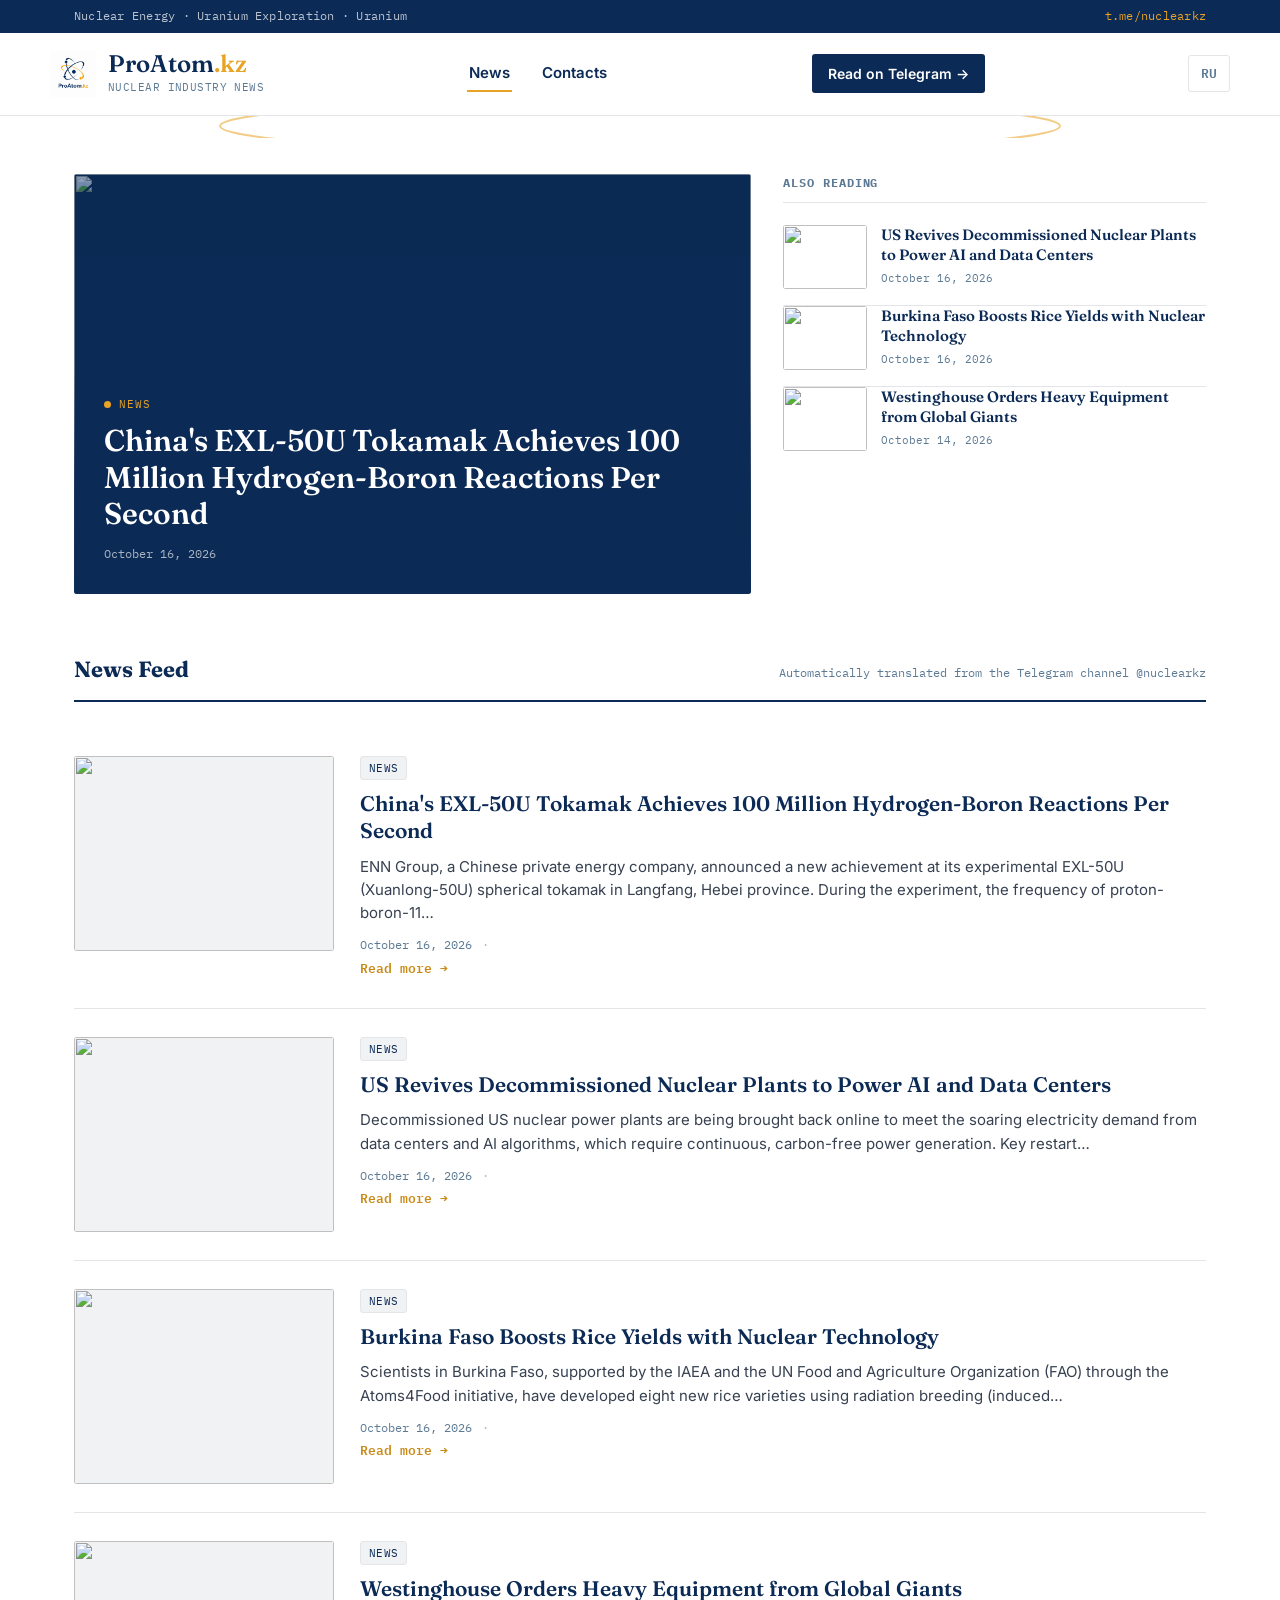
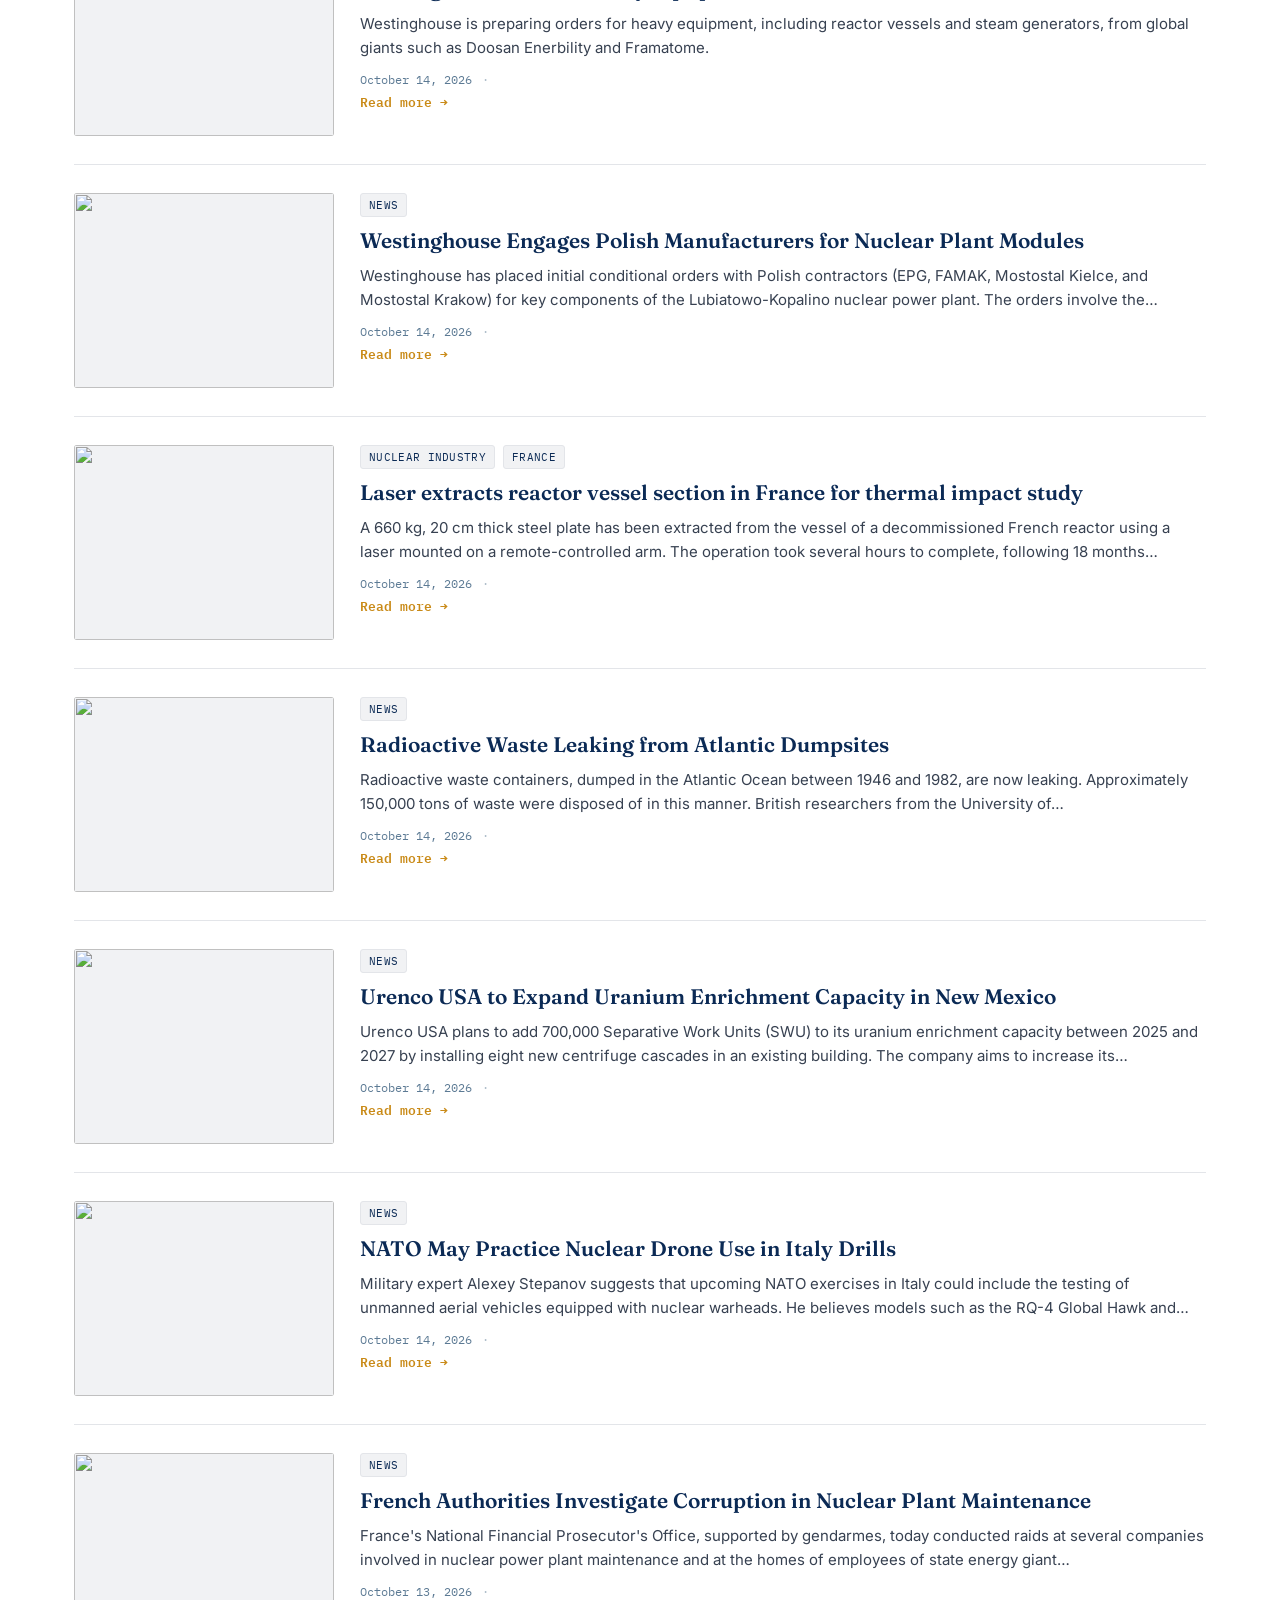
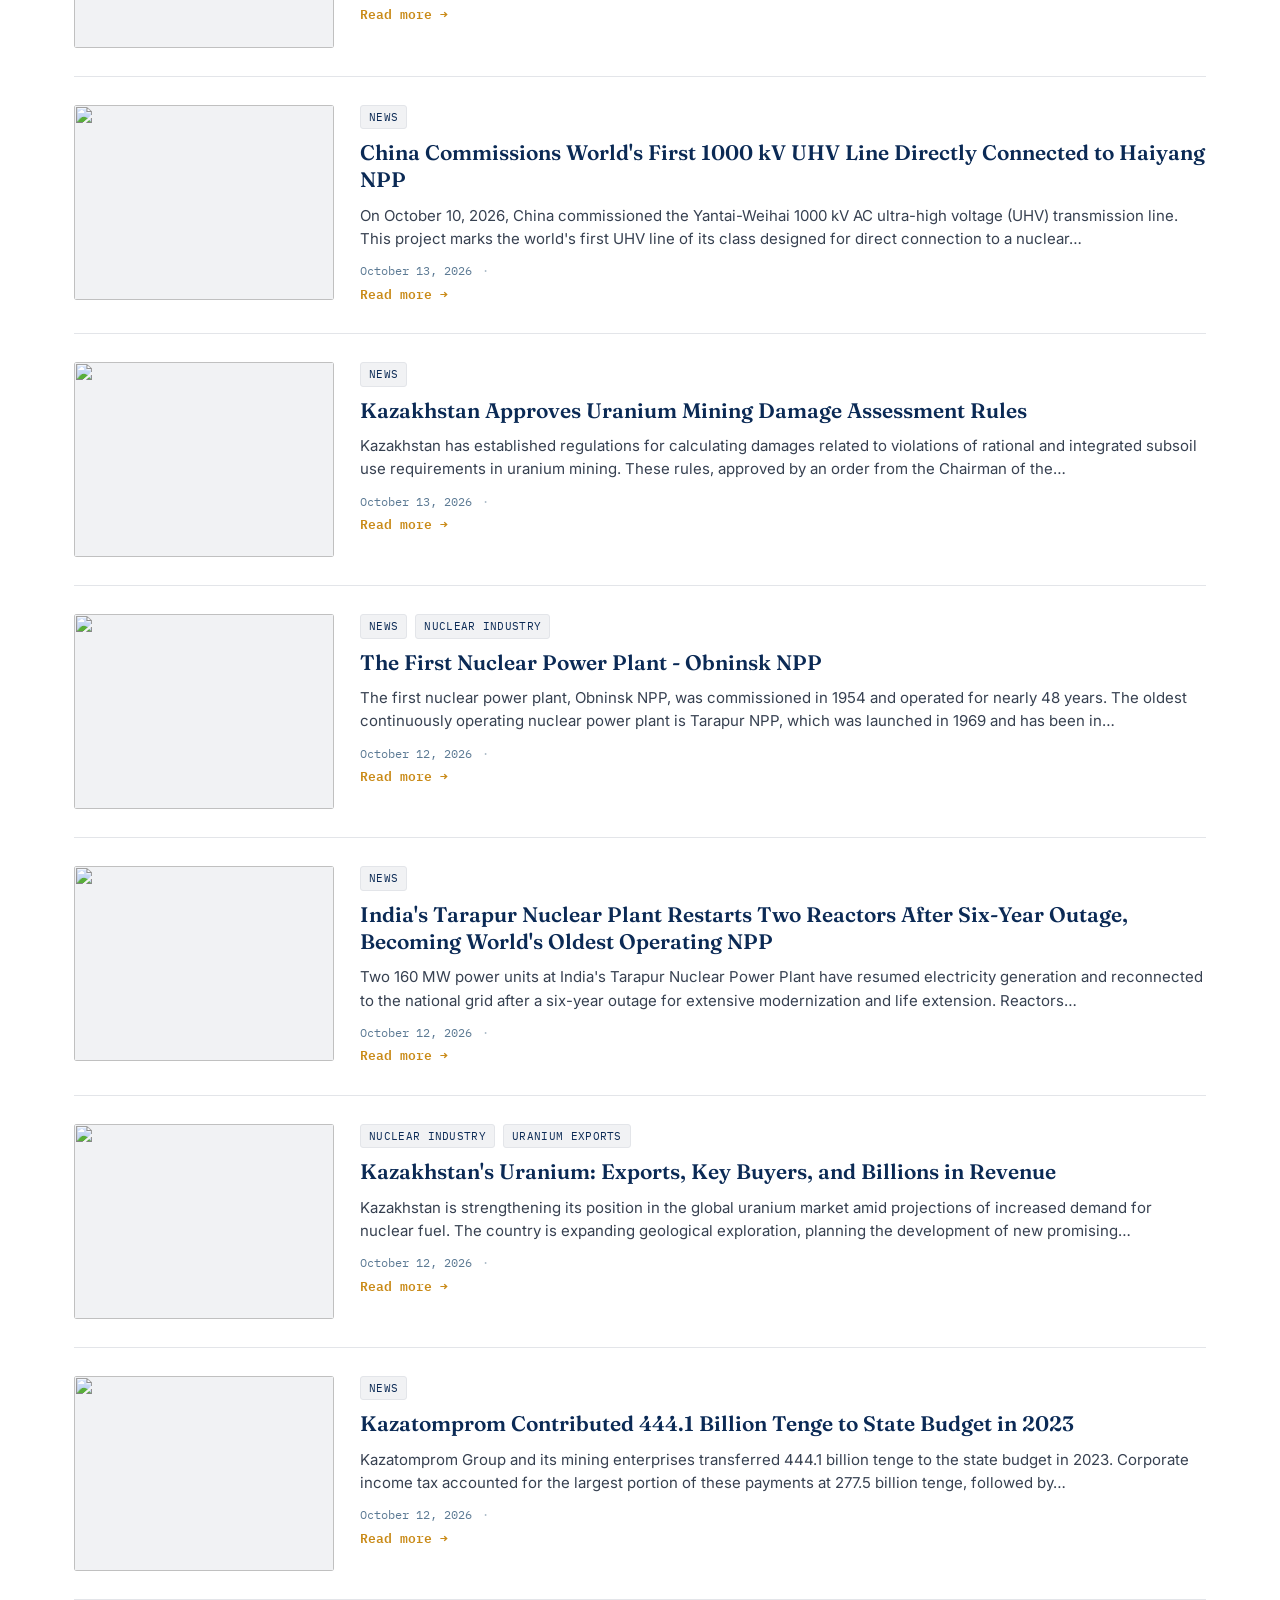
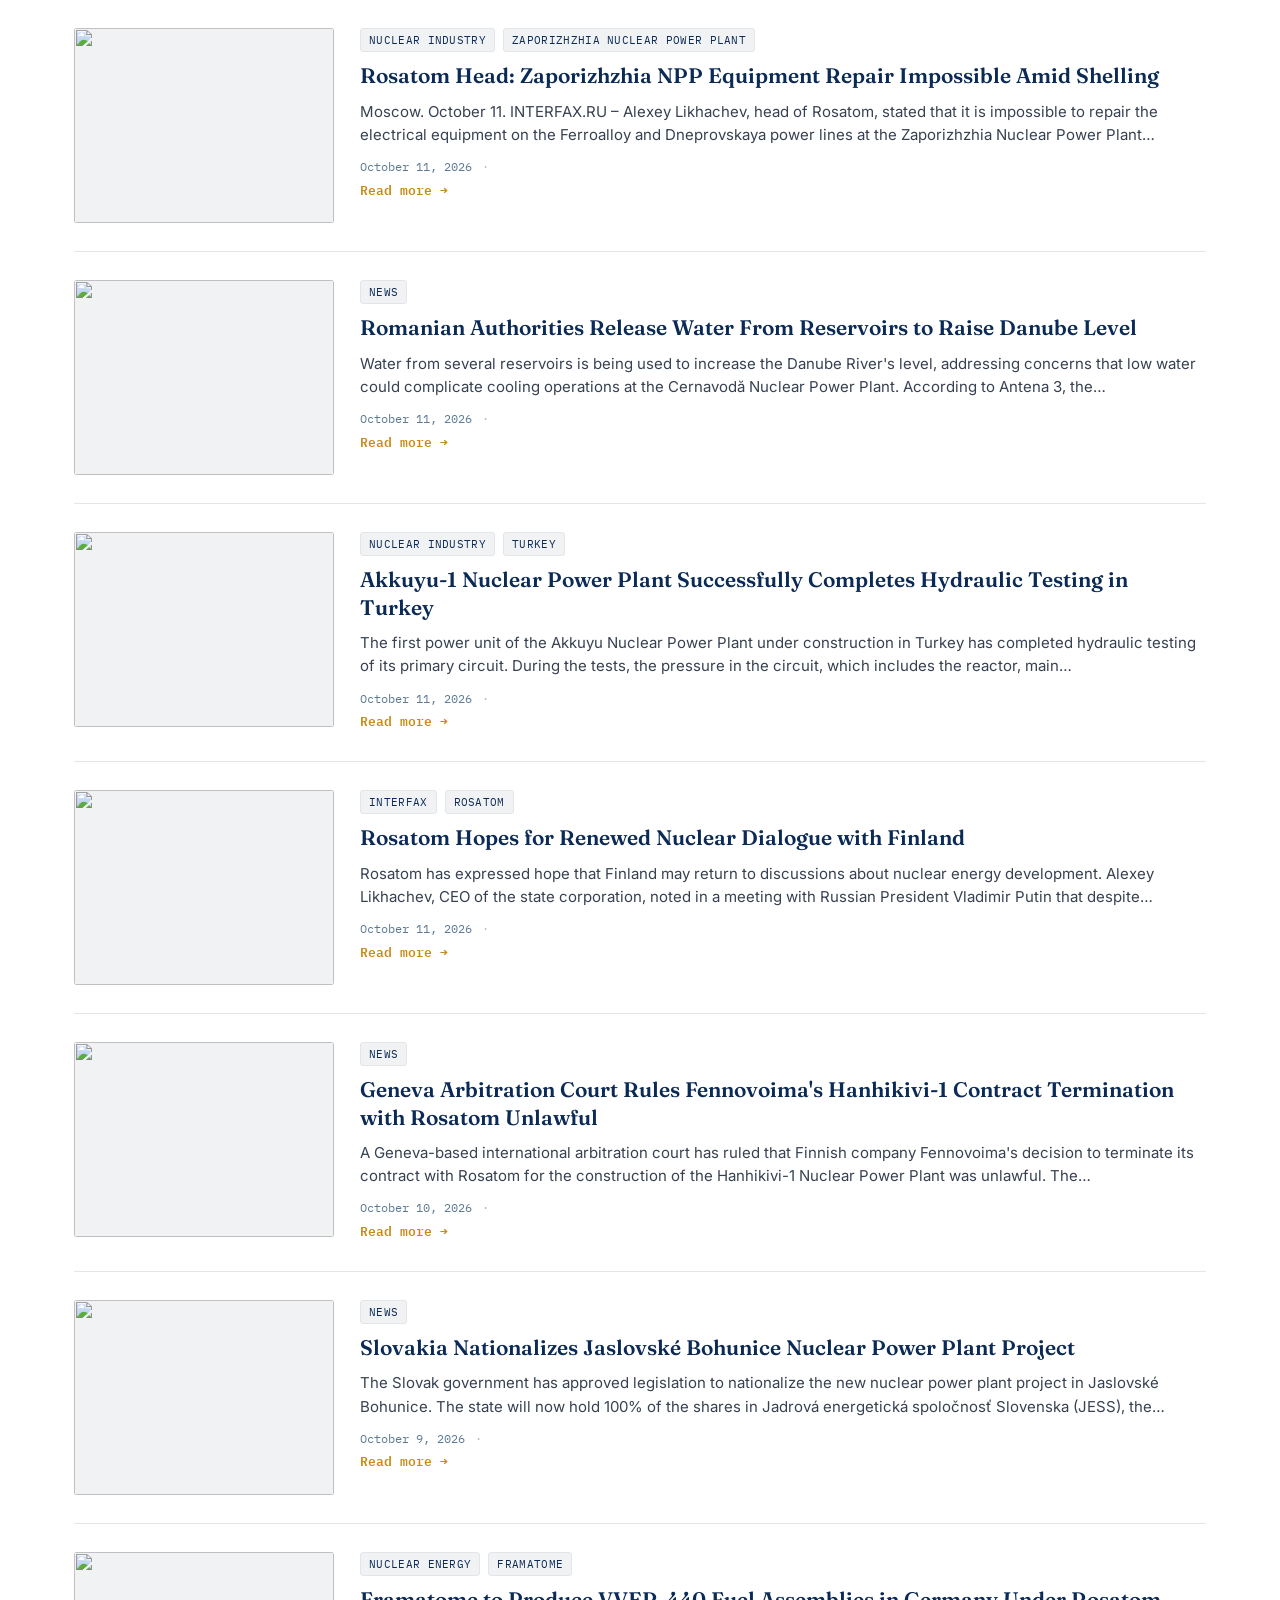
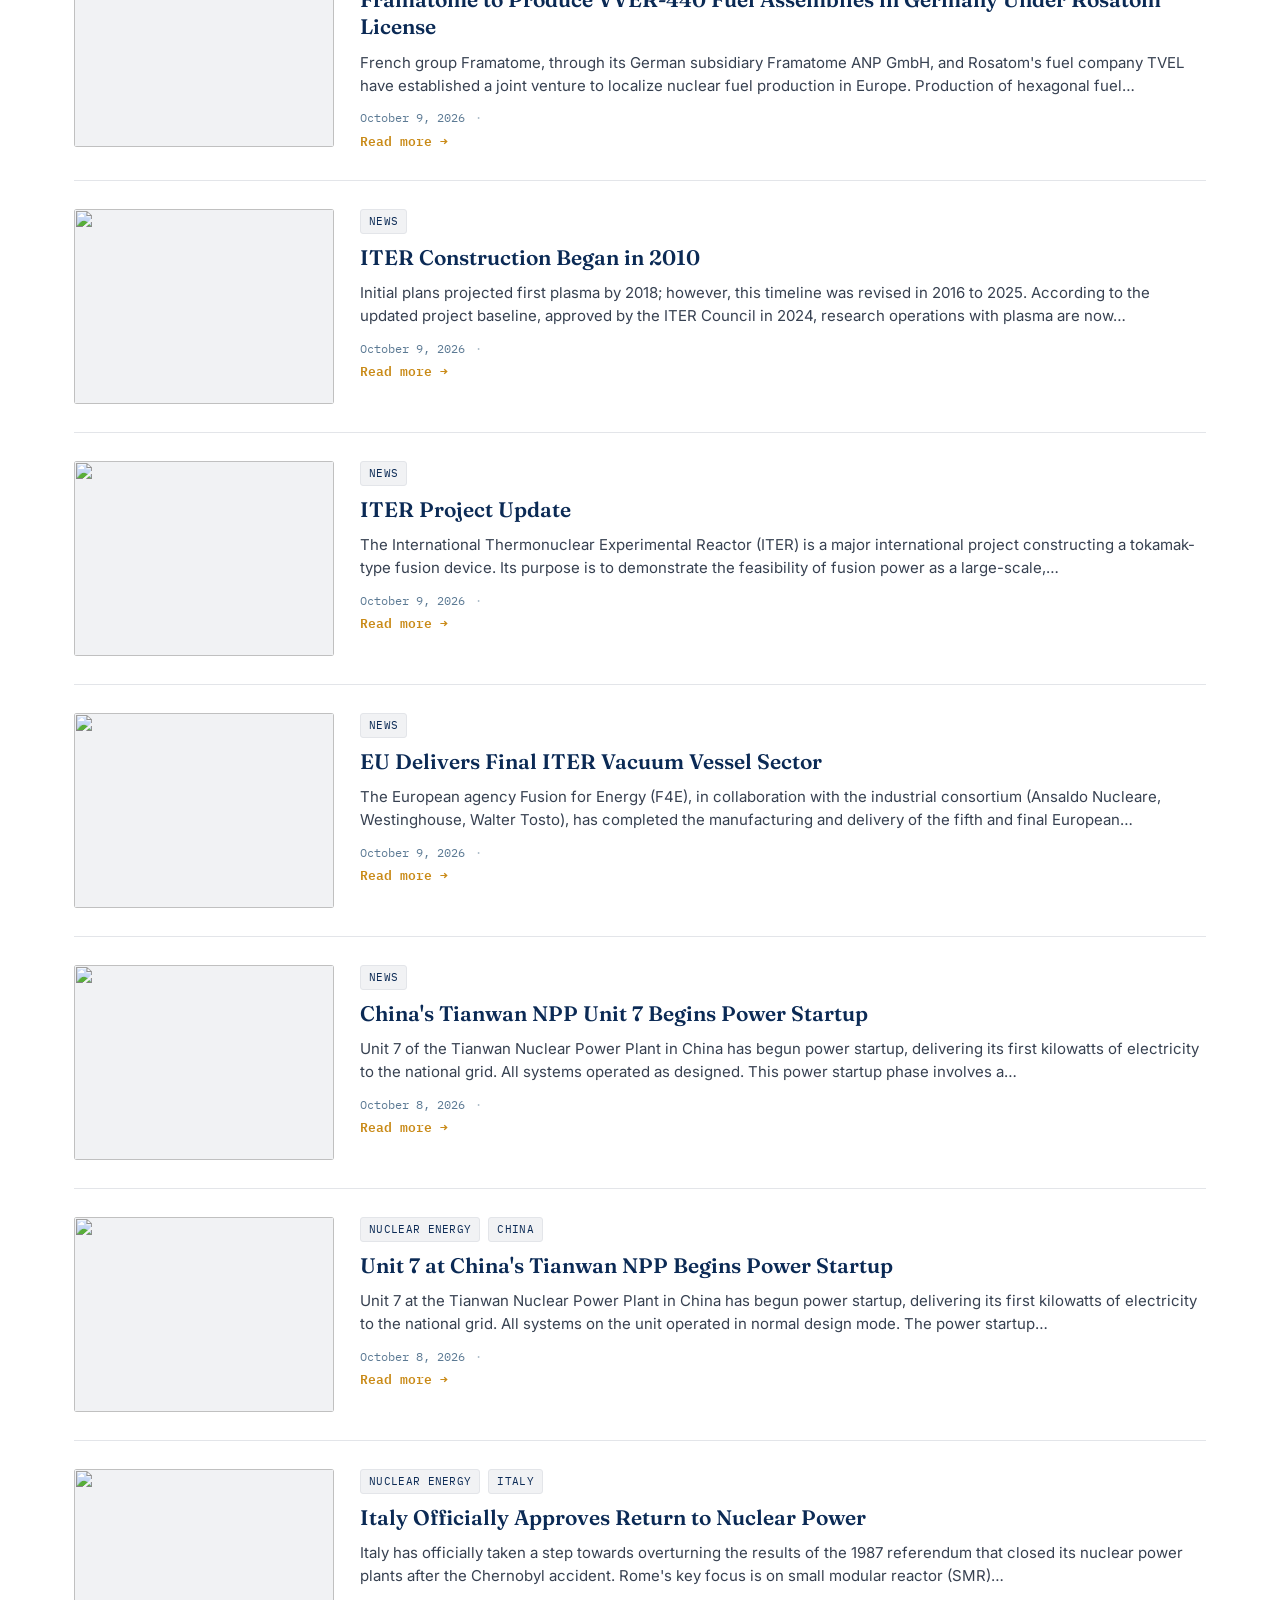
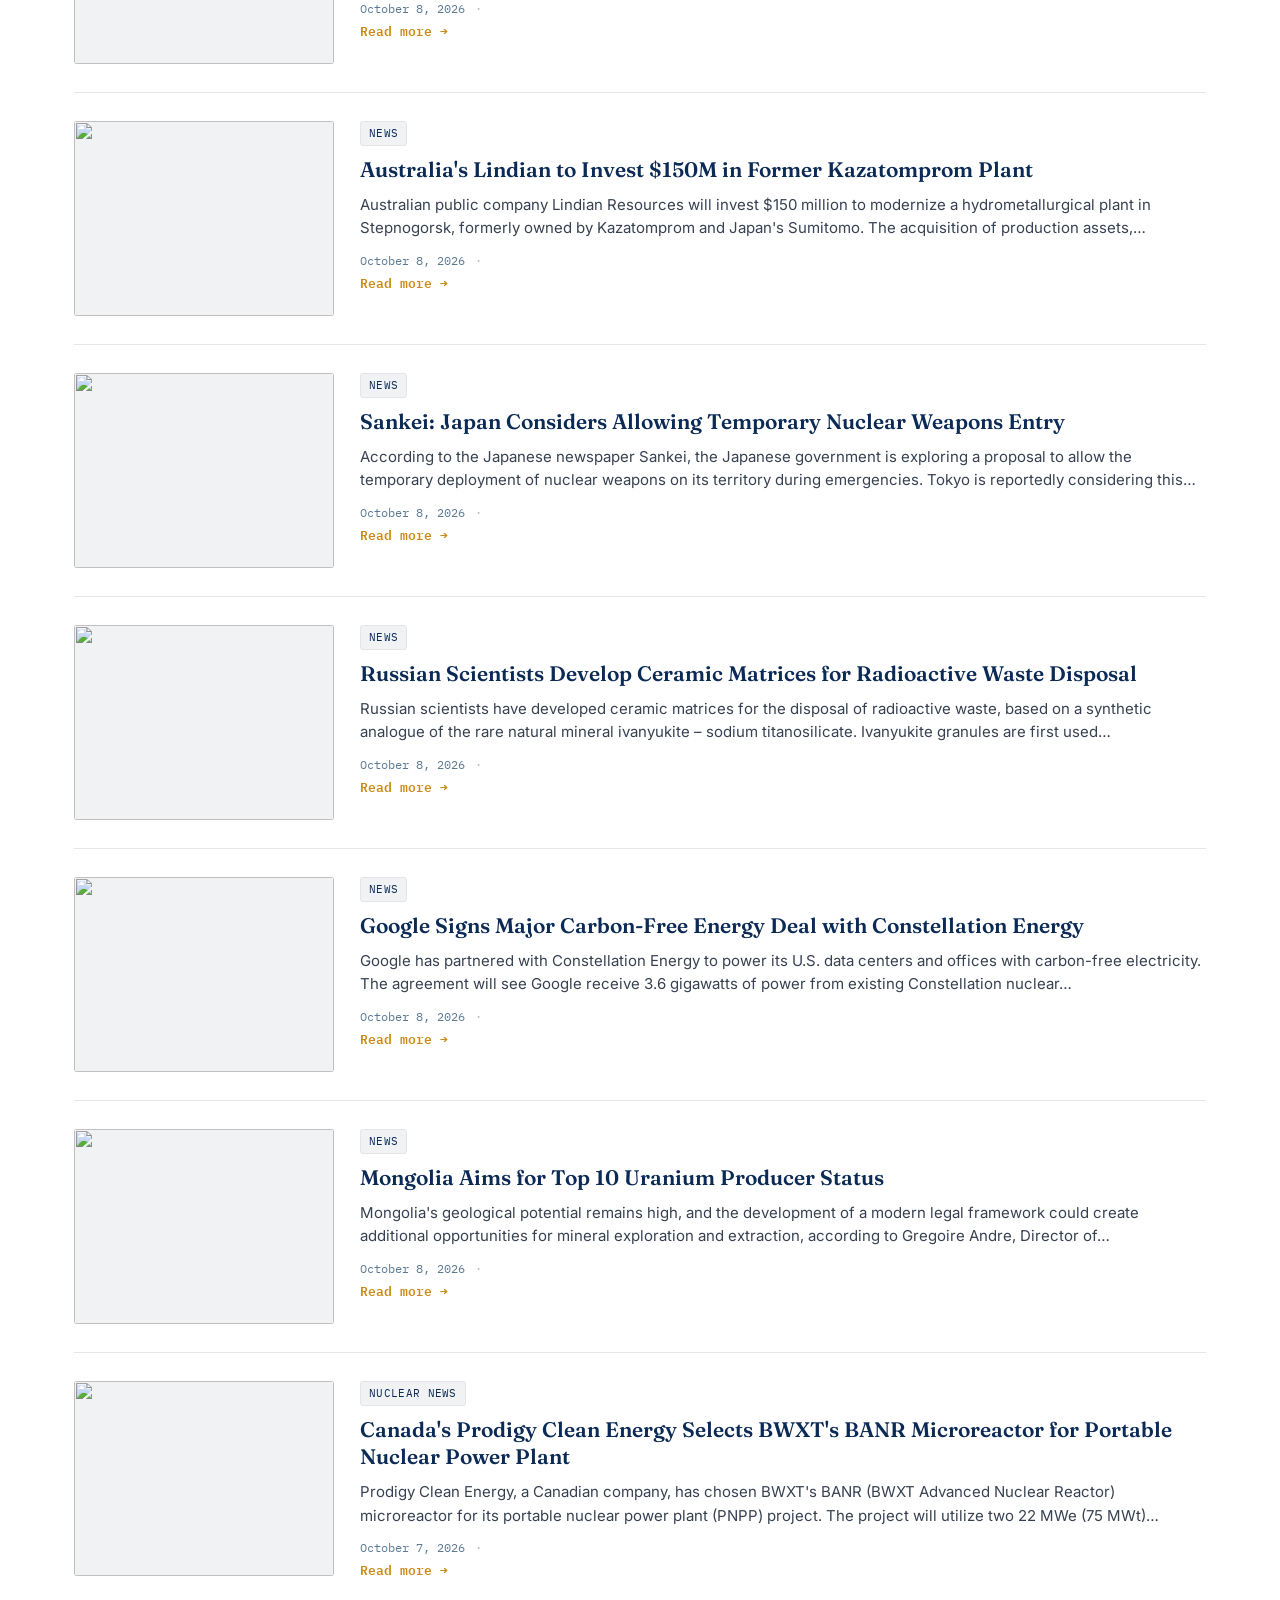
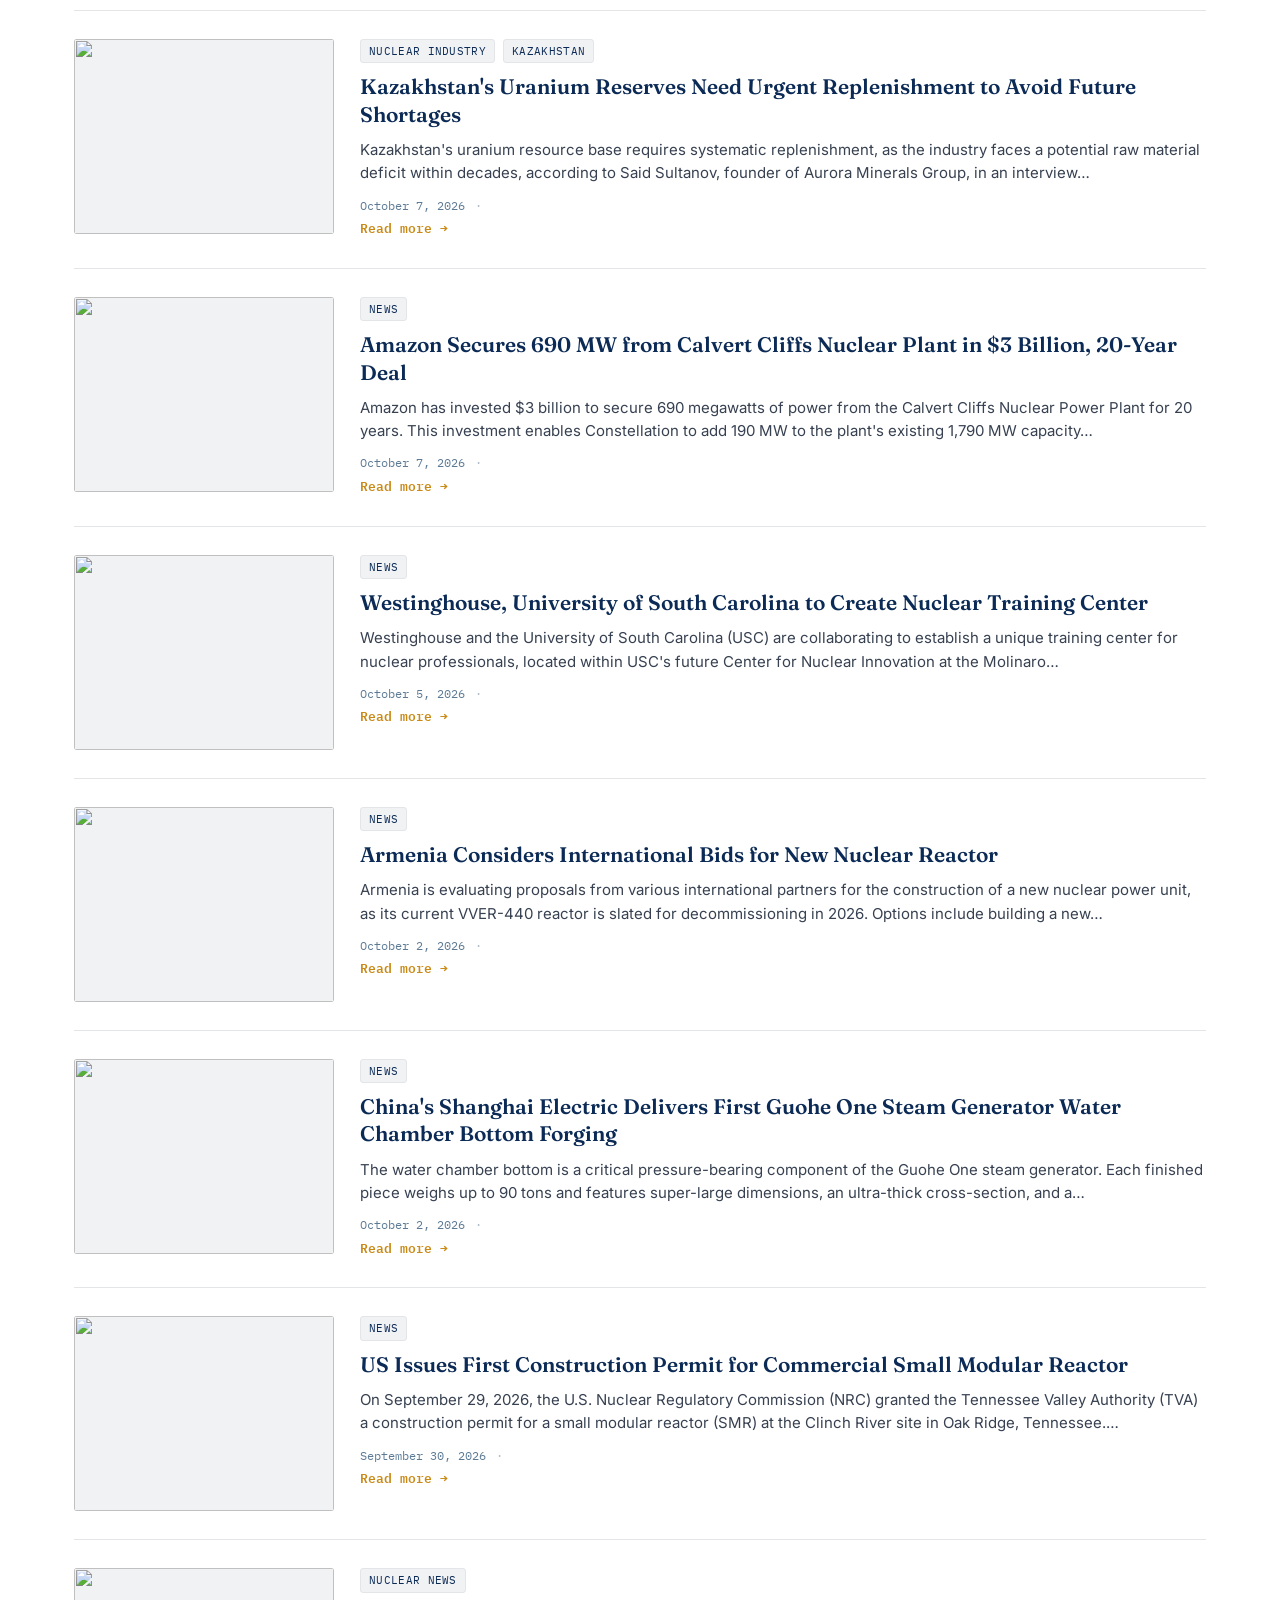
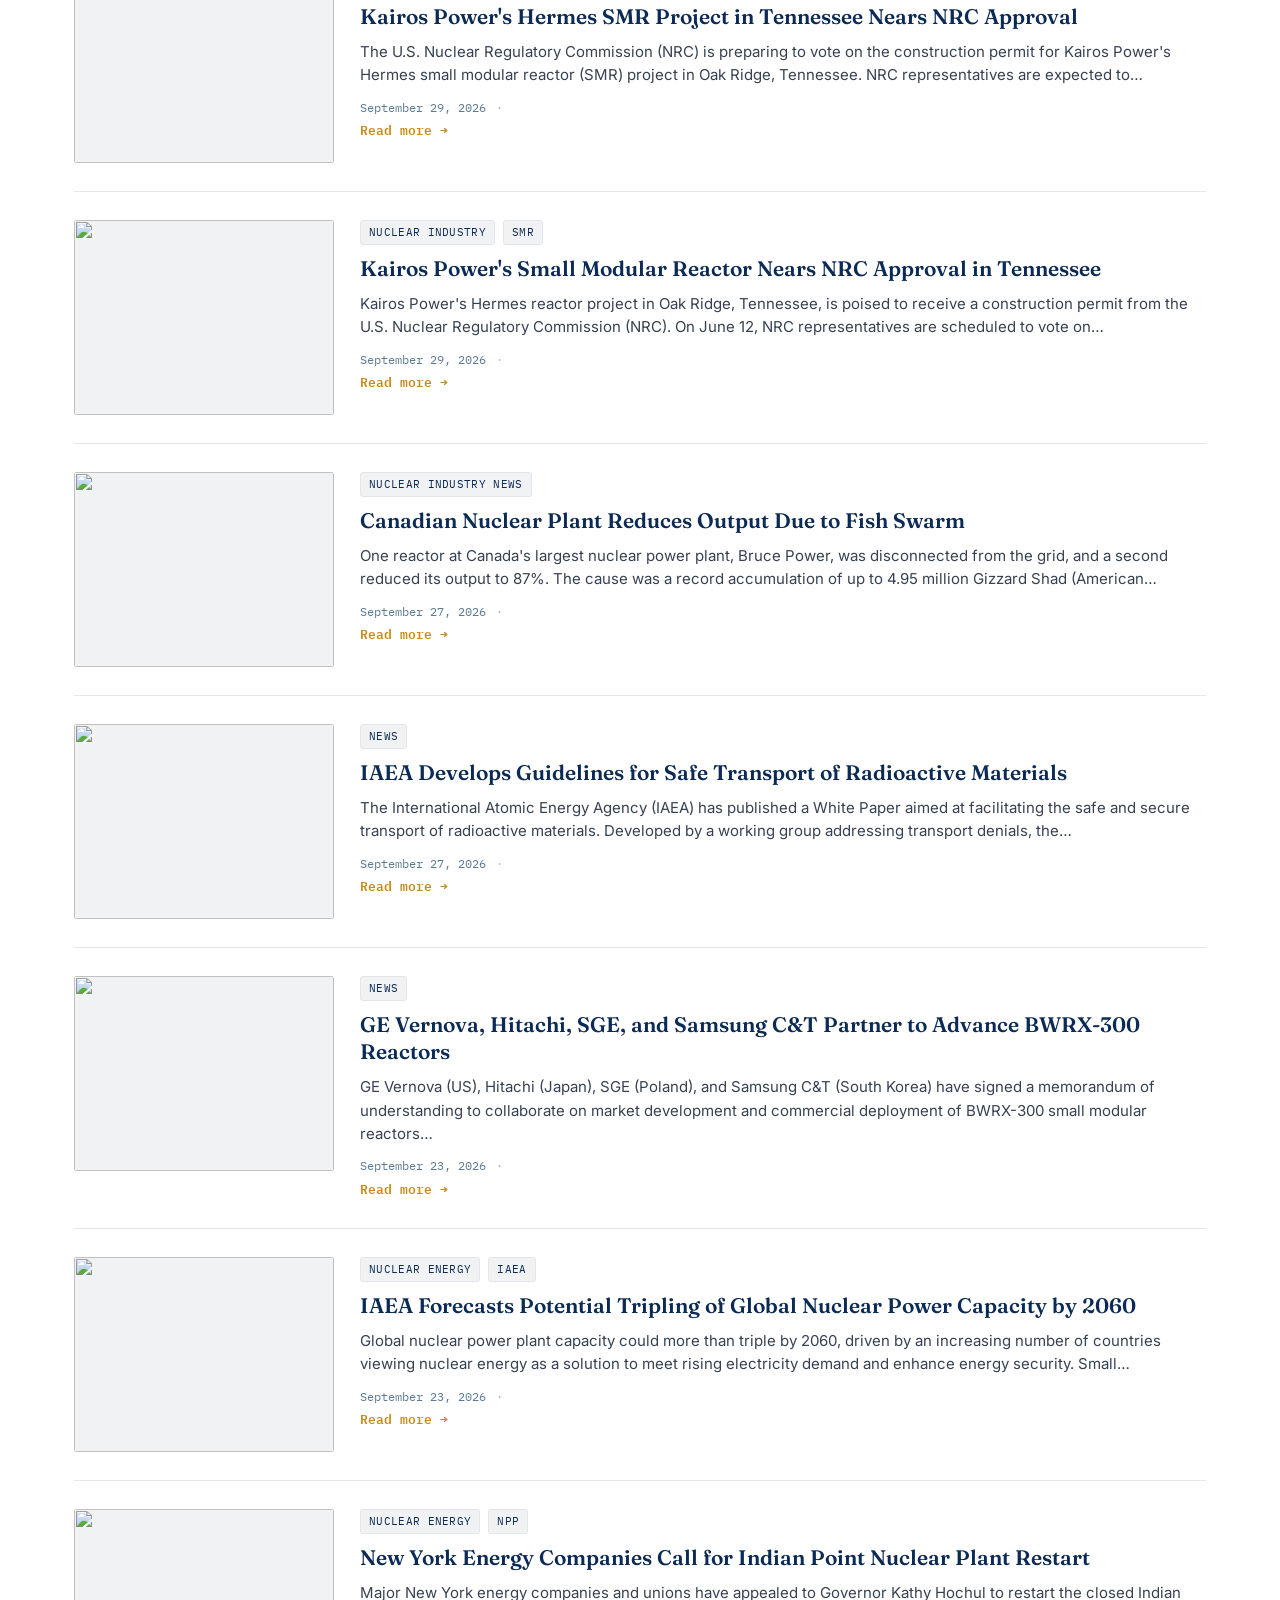
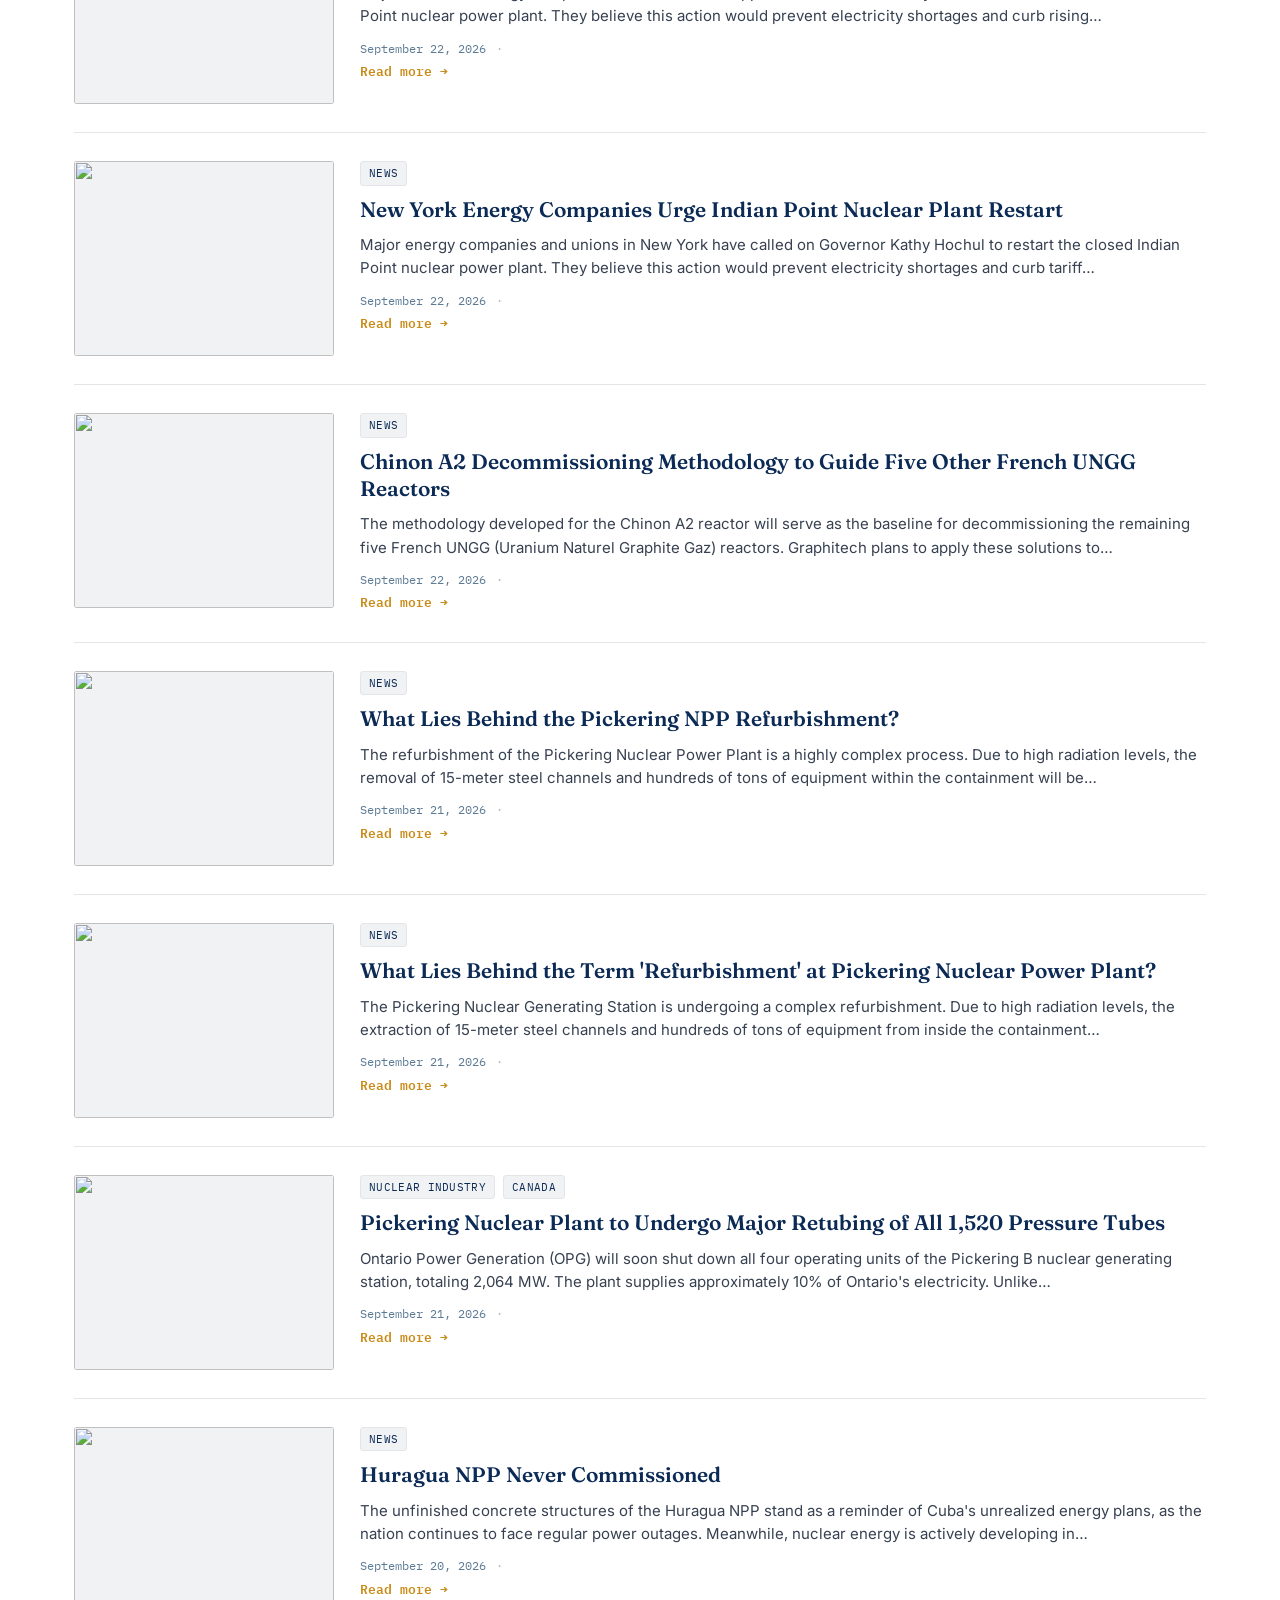
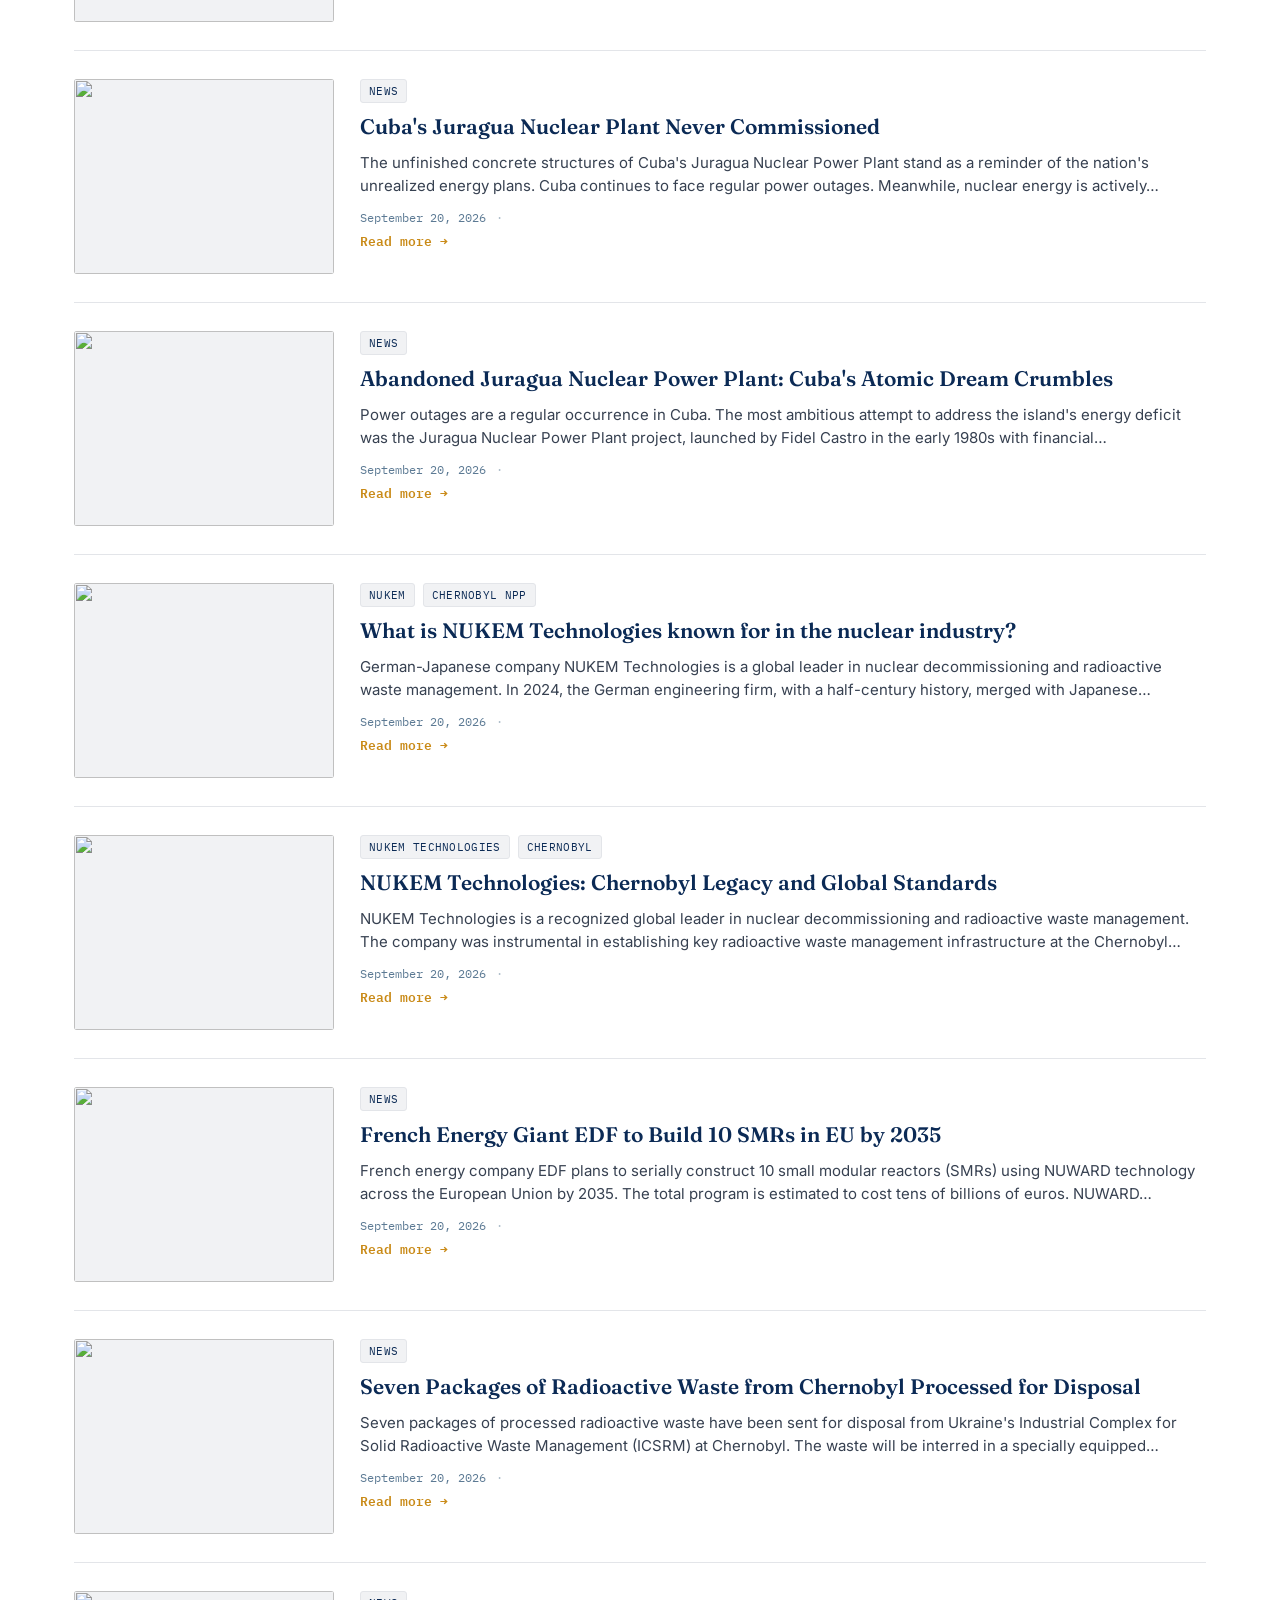
==== en/index.html @ 243f93e3 "Автопубликация новостей из @nuclearkz" ====
<!DOCTYPE html>
<html lang="en">
<head>
<meta charset="UTF-8">
<meta name="viewport" content="width=device-width, initial-scale=1.0">
<title>ProAtom.kz — Kazakhstan Nuclear Energy News</title>
<meta name="description" content="News on nuclear energy, uranium deposit exploration, technology, and agreements in the industry.">
<link rel="icon" href="../assets/logo.png">
<link rel="preconnect" href="https://fonts.googleapis.com">
<link href="https://fonts.googleapis.com/css2?family=Fraunces:wght@500;600;700&family=Inter:wght@400;500;600;700&family=IBM+Plex+Mono:wght@400;500&display=swap" rel="stylesheet">
<link rel="stylesheet" href="../style.css">
</head>
<body>

<div class="topbar">
  <div class="wrap">
    <span>Nuclear Energy · Uranium Exploration · Uranium</span>
    <span class="tag">t.me/nuclearkz</span>
  </div>
</div>

<header class="site-header">
  <div class="wrap header-inner">
    <a href="index.html" class="brand">
      <img src="../assets/logo.png" alt="ProAtom.kz">
      <div>
        <div class="name">ProAtom<span class="kz">.kz</span></div>
        <div class="tagline">NUCLEAR INDUSTRY NEWS</div>
      </div>
    </a>
    <nav class="main-nav">
      <a href="index.html" class="active">News</a>
      <a href="contacts.html">Contacts</a>
    </nav>
    <a class="tg-btn" href="https://t.me/nuclearkz" target="_blank" rel="noopener">Read on Telegram →</a>
    <a class="lang-switch" href="../index.html">RU</a>
    <button class="nav-toggle" id="nav-toggle" aria-label="Menu">
      <svg fill="none" viewBox="0 0 24 24" stroke-width="2"><path stroke-linecap="round" stroke-linejoin="round" d="M4 6h16M4 12h16M4 18h16"/></svg>
    </button>
  </div>
  <div class="mobile-menu" id="mobile-menu">
    <a href="index.html">News</a>
    <a href="contacts.html">Contacts</a>
    <a href="../index.html">Русская версия</a>
    <a href="https://t.me/nuclearkz" target="_blank" rel="noopener">Read on Telegram →</a>
  </div>
</header>

<div class="orbit-divider">
  <svg viewBox="0 0 900 160" xmlns="http://www.w3.org/2000/svg">
    <ellipse cx="450" cy="80" rx="420" ry="26" fill="none" stroke="#E8A324" stroke-width="2" opacity="0.55"/>
  </svg>
</div>

<main>
  <!--
    The hero block and "Also reading" list are auto-filled by the script at the
    bottom of this page, based on the first posts in .feed. Nothing here needs
    manual editing — just make sure new posts appear at the start of <div class="feed">.
  -->
  <section class="hero" id="hero-section" style="display:none;">
    <div class="wrap hero-grid">

      <a class="hero-card" id="hero-card" href="#">
        <img id="hero-img" src="" alt="">
        <div class="overlay">
          <div class="eyebrow" id="hero-eyebrow"></div>
          <h1 id="hero-title"></h1>
          <div class="meta"><span id="hero-date"></span></div>
        </div>
      </a>

      <div class="side-list">
        <h3>Also reading</h3>
        <div id="side-list-items"></div>
      </div>

    </div>
  </section>

  <section class="feed-section">
    <div class="wrap">
      <div class="section-head">
        <h2>News Feed</h2>
        <span class="count">Automatically translated from the Telegram channel @nuclearkz</span>
      </div>

      <div class="feed" id="feed">
        <!-- NEW-POSTS-INSERT-HERE -->
        <article class="post" id="auto-499926225">
          <div class="post-media"><img src="assets/card-chart.svg" alt=""></div>
          <div class="post-body">
            <div class="post-tags"><span class="post-tag">News</span></div>
            <h3><a href="#auto-499926225">China&#x27;s EXL-50U Tokamak Achieves 100 Million Hydrogen-Boron Reactions Per Second</a></h3>
            <p class="post-excerpt">ENN Group, a Chinese private energy company, announced a new achievement at its experimental EXL-50U (Xuanlong-50U) spherical tokamak in Langfang, Hebei province.

During the experiment, the frequency of proton-boron-11…</p>
            <p class="post-full">ENN Group, a Chinese private energy company, announced a new achievement at its experimental EXL-50U (Xuanlong-50U) spherical tokamak in Langfang, Hebei province.

During the experiment, the frequency of proton-boron-11 (p–¹¹B) reactions exceeded 100 million per second.

In this reaction, a proton interacts with a boron-11 nucleus, producing three alpha particles (helium nuclei).

Unlike traditional deuterium-tritium fusion, the hydrogen-boron reaction is considered practically aneutronic, meaning it generates significantly fewer neutrons that can damage reactor materials. This makes hydrogen-boron a promising direction for fusion energy, with the theoretical potential to directly convert the energy of charged particles into electricity.

However, a practical power plant based on this technology is still far off. While 100 million reactions per second were achieved, the setup did not produce net energy, generating only about 0.14 MW of power.

The primary significance of the experiment lies in demonstrating the stable production of hydrogen-boron reactions within a tokamak plasma.</p>
            <div class="meta"><span>October 16, 2026</span><span class="dot">·</span><span class="views-count" data-post="auto-499926225"></span></div>
            <button class="read-more" data-target="auto-499926225">Read more →</button>
          </div>
        </article>

        <article class="post" id="auto-499926224">
          <div class="post-media"><img src="assets/tg-499926224-0.jpg" alt=""></div>
          <div class="post-body">
            <div class="post-tags"><span class="post-tag">News</span></div>
            <h3><a href="#auto-499926224">US Revives Decommissioned Nuclear Plants to Power AI and Data Centers</a></h3>
            <p class="post-excerpt">Decommissioned US nuclear power plants are being brought back online to meet the soaring electricity demand from data centers and AI algorithms, which require continuous, carbon-free power generation.

Key restart…</p>
            <p class="post-full">Decommissioned US nuclear power plants are being brought back online to meet the soaring electricity demand from data centers and AI algorithms, which require continuous, carbon-free power generation.

Key restart projects include:

Palisades Nuclear Power Plant (Michigan): Closed in 2022, it is being prepared for restart by Holtec, supported by a $1.5 billion loan guarantee from the US Department of Energy (DOE).

Three Mile Island Nuclear Generating Station (Pennsylvania, Unit 1): Closed in 2019, it is being restarted by Constellation Energy under a 20-year contract to supply Microsoft.

Duane Arnold Energy Center (Iowa): Closed in 2020, it is being restored by NextEra Energy under a long-term agreement with Google.</p>
            <div class="meta"><span>October 16, 2026</span><span class="dot">·</span><span class="views-count" data-post="auto-499926224"></span></div>
            <button class="read-more" data-target="auto-499926224">Read more →</button>
          </div>
        </article>

        <article class="post" id="auto-499926223">
          <div class="post-media"><img src="assets/tg-499926223-0.jpg" alt=""></div>
          <div class="post-body">
            <div class="post-tags"><span class="post-tag">News</span></div>
            <h3><a href="#auto-499926223">Burkina Faso Boosts Rice Yields with Nuclear Technology</a></h3>
            <p class="post-excerpt">Scientists in Burkina Faso, supported by the IAEA and the UN Food and Agriculture Organization (FAO) through the Atoms4Food initiative, have developed eight new rice varieties using radiation breeding (induced…</p>
            <p class="post-full">Scientists in Burkina Faso, supported by the IAEA and the UN Food and Agriculture Organization (FAO) through the Atoms4Food initiative, have developed eight new rice varieties using radiation breeding (induced mutagenesis). These new varieties yield 9 to 11 tons of rice per hectare. Their vegetation period has been reduced to 95-106 days, a crucial factor given the country&#x27;s changing climate and droughts. In addition to high yields, breeders developed varieties with large grains, increased resistant starch content, and glutinous rice.</p>
            <div class="meta"><span>October 16, 2026</span><span class="dot">·</span><span class="views-count" data-post="auto-499926223"></span></div>
            <button class="read-more" data-target="auto-499926223">Read more →</button>
          </div>
        </article>

        <article class="post" id="auto-499926222">
          <div class="post-media"><img src="assets/card-geology.svg" alt=""></div>
          <div class="post-body">
            <div class="post-tags"><span class="post-tag">News</span></div>
            <h3><a href="#auto-499926222">Westinghouse Orders Heavy Equipment from Global Giants</a></h3>
            <p class="post-excerpt">Westinghouse is preparing orders for heavy equipment, including reactor vessels and steam generators, from global giants such as Doosan Enerbility and Framatome.</p>
            <p class="post-full">Westinghouse is preparing orders for heavy equipment, including reactor vessels and steam generators, from global giants such as Doosan Enerbility and Framatome.</p>
            <div class="meta"><span>October 14, 2026</span><span class="dot">·</span><span class="views-count" data-post="auto-499926222"></span></div>
            <button class="read-more" data-target="auto-499926222">Read more →</button>
          </div>
        </article>

        <article class="post" id="auto-499926221">
          <div class="post-media"><img src="assets/card-document.svg" alt=""></div>
          <div class="post-body">
            <div class="post-tags"><span class="post-tag">News</span></div>
            <h3><a href="#auto-499926221">Westinghouse Engages Polish Manufacturers for Nuclear Plant Modules</a></h3>
            <p class="post-excerpt">Westinghouse has placed initial conditional orders with Polish contractors (EPG, FAMAK, Mostostal Kielce, and Mostostal Krakow) for key components of the Lubiatowo-Kopalino nuclear power plant. The orders involve the…</p>
            <p class="post-full">Westinghouse has placed initial conditional orders with Polish contractors (EPG, FAMAK, Mostostal Kielce, and Mostostal Krakow) for key components of the Lubiatowo-Kopalino nuclear power plant. The orders involve the production of large structural modules for the first AP1000 reactor:

* CA02 and CA03 – In-containment refueling water storage tank components.
* CA05 – Steel shield walls inside the containment.
* CA20 – Power slabs and floors for process equipment.

A core feature of AP1000 technology is maximum modular construction, which reduces the risk of on-site construction delays. Polish factories are currently undergoing certification to the American nuclear quality standard NQA-1 and are manufacturing qualification mock-ups. Successful testing will lead to full contracts and their integration into Westinghouse&#x27;s global supply chain for future European nuclear power plants.</p>
            <div class="meta"><span>October 14, 2026</span><span class="dot">·</span><span class="views-count" data-post="auto-499926221"></span></div>
            <button class="read-more" data-target="auto-499926221">Read more →</button>
          </div>
        </article>

        <article class="post" id="auto-499926220">
          <div class="post-media"><img src="assets/tg-499926220-0.jpg" alt=""></div>
          <div class="post-body">
            <div class="post-tags"><span class="post-tag">Nuclear Industry</span><span class="post-tag">France</span></div>
            <h3><a href="#auto-499926220">Laser extracts reactor vessel section in France for thermal impact study</a></h3>
            <p class="post-excerpt">A 660 kg, 20 cm thick steel plate has been extracted from the vessel of a decommissioned French reactor using a laser mounted on a remote-controlled arm. The operation took several hours to complete, following 18 months…</p>
            <p class="post-full">A 660 kg, 20 cm thick steel plate has been extracted from the vessel of a decommissioned French reactor using a laser mounted on a remote-controlled arm. The operation took several hours to complete, following 18 months of planning. The sample will be used to study the impact of high temperatures on the reactor&#x27;s most heated welds over its four decades of operation.</p>
            <div class="meta"><span>October 14, 2026</span><span class="dot">·</span><span class="views-count" data-post="auto-499926220"></span></div>
            <button class="read-more" data-target="auto-499926220">Read more →</button>
          </div>
        </article>

        <article class="post" id="auto-499926219">
          <div class="post-media"><img src="assets/tg-499926219-0.jpg" alt=""></div>
          <div class="post-body">
            <div class="post-tags"><span class="post-tag">News</span></div>
            <h3><a href="#auto-499926219">Radioactive Waste Leaking from Atlantic Dumpsites</a></h3>
            <p class="post-excerpt">Radioactive waste containers, dumped in the Atlantic Ocean between 1946 and 1982, are now leaking. Approximately 150,000 tons of waste were disposed of in this manner. British researchers from the University of…</p>
            <p class="post-full">Radioactive waste containers, dumped in the Atlantic Ocean between 1946 and 1982, are now leaking. Approximately 150,000 tons of waste were disposed of in this manner. British researchers from the University of Manchester discovered that the steel drums used for storage are deteriorating, releasing their contents into the environment. Scientists analyzed samples from disposal sites near Great Britain, concluding that the containers, designed for a 300-year lifespan, have begun to degrade much earlier than expected. This includes high-level radioactive waste buried between 1967 and 1982.</p>
            <div class="meta"><span>October 14, 2026</span><span class="dot">·</span><span class="views-count" data-post="auto-499926219"></span></div>
            <button class="read-more" data-target="auto-499926219">Read more →</button>
          </div>
        </article>

        <article class="post" id="auto-499926218">
          <div class="post-media"><img src="assets/card-orbit.svg" alt=""></div>
          <div class="post-body">
            <div class="post-tags"><span class="post-tag">News</span></div>
            <h3><a href="#auto-499926218">Urenco USA to Expand Uranium Enrichment Capacity in New Mexico</a></h3>
            <p class="post-excerpt">Urenco USA plans to add 700,000 Separative Work Units (SWU) to its uranium enrichment capacity between 2025 and 2027 by installing eight new centrifuge cascades in an existing building. The company aims to increase its…</p>
            <p class="post-full">Urenco USA plans to add 700,000 Separative Work Units (SWU) to its uranium enrichment capacity between 2025 and 2027 by installing eight new centrifuge cascades in an existing building. The company aims to increase its total production capacity to over 7 million SWU within the next decade, with upgrades to existing cascades beginning next year. Additionally, Urenco USA will start construction of a new enrichment plant in 2029, projected to add 2.1 million SWU. The expansion targets a more than 50% increase in enriched uranium production to meet the demands of both traditional and advanced reactors. Urenco USA&#x27;s National Enrichment Facility in Eunice, New Mexico, is the sole commercial uranium enrichment facility in the United States.</p>
            <div class="meta"><span>October 14, 2026</span><span class="dot">·</span><span class="views-count" data-post="auto-499926218"></span></div>
            <button class="read-more" data-target="auto-499926218">Read more →</button>
          </div>
        </article>

        <article class="post" id="auto-499926217">
          <div class="post-media"><img src="assets/card-orbit.svg" alt=""></div>
          <div class="post-body">
            <div class="post-tags"><span class="post-tag">News</span></div>
            <h3><a href="#auto-499926217">NATO May Practice Nuclear Drone Use in Italy Drills</a></h3>
            <p class="post-excerpt">Military expert Alexey Stepanov suggests that upcoming NATO exercises in Italy could include the testing of unmanned aerial vehicles equipped with nuclear warheads. He believes models such as the RQ-4 Global Hawk and…</p>
            <p class="post-full">Military expert Alexey Stepanov suggests that upcoming NATO exercises in Italy could include the testing of unmanned aerial vehicles equipped with nuclear warheads. He believes models such as the RQ-4 Global Hawk and MQ-9 Reaper might be tested as these strike drones.

Source: TASS</p>
            <div class="meta"><span>October 14, 2026</span><span class="dot">·</span><span class="views-count" data-post="auto-499926217"></span></div>
            <button class="read-more" data-target="auto-499926217">Read more →</button>
          </div>
        </article>

        <article class="post" id="auto-499926216">
          <div class="post-media"><img src="assets/card-orbit.svg" alt=""></div>
          <div class="post-body">
            <div class="post-tags"><span class="post-tag">News</span></div>
            <h3><a href="#auto-499926216">French Authorities Investigate Corruption in Nuclear Plant Maintenance</a></h3>
            <p class="post-excerpt">France&#x27;s National Financial Prosecutor&#x27;s Office, supported by gendarmes, today conducted raids at several companies involved in nuclear power plant maintenance and at the homes of employees of state energy giant…</p>
            <p class="post-full">France&#x27;s National Financial Prosecutor&#x27;s Office, supported by gendarmes, today conducted raids at several companies involved in nuclear power plant maintenance and at the homes of employees of state energy giant Électricité de France (EDF). The raids are part of an ongoing investigation into alleged corruption and anti-competitive agreements &quot;detrimental to EDF.&quot; The probe focuses on suspected corruption, participation in anti-competitive practices, fraud, and money laundering. For now, the names of those detained and the specific companies involved are being kept confidential in the interest of the investigation.</p>
            <div class="meta"><span>October 13, 2026</span><span class="dot">·</span><span class="views-count" data-post="auto-499926216"></span></div>
            <button class="read-more" data-target="auto-499926216">Read more →</button>
          </div>
        </article>

        <article class="post" id="auto-499926214">
          <div class="post-media"><img src="assets/tg-499926214-0.jpg" alt=""></div>
          <div class="post-body">
            <div class="post-tags"><span class="post-tag">News</span></div>
            <h3><a href="#auto-499926214">China Commissions World&#x27;s First 1000 kV UHV Line Directly Connected to Haiyang NPP</a></h3>
            <p class="post-excerpt">On October 10, 2026, China commissioned the Yantai-Weihai 1000 kV AC ultra-high voltage (UHV) transmission line. This project marks the world&#x27;s first UHV line of its class designed for direct connection to a nuclear…</p>
            <p class="post-full">On October 10, 2026, China commissioned the Yantai-Weihai 1000 kV AC ultra-high voltage (UHV) transmission line. This project marks the world&#x27;s first UHV line of its class designed for direct connection to a nuclear power plant, specifically the Haiyang NPP.

The line spans 1197 km and involved the construction of 2124 towers. The Haiyang West substation features a 1000 kV gas-insulated switchgear (GIS) approximately 600 meters long and is designed for future connection of 12 such lines.

The project was completed in a record 12 months. During the construction of 822 onshore and 17 offshore towers, strict environmental standards were upheld, including zero discharge of drilling fluid into the sea and work pauses during bird migration periods.</p>
            <div class="meta"><span>October 13, 2026</span><span class="dot">·</span><span class="views-count" data-post="auto-499926214"></span></div>
            <button class="read-more" data-target="auto-499926214">Read more →</button>
          </div>
        </article>

        <article class="post" id="auto-499926212">
          <div class="post-media"><img src="assets/card-orbit.svg" alt=""></div>
          <div class="post-body">
            <div class="post-tags"><span class="post-tag">News</span></div>
            <h3><a href="#auto-499926212">Kazakhstan Approves Uranium Mining Damage Assessment Rules</a></h3>
            <p class="post-excerpt">Kazakhstan has established regulations for calculating damages related to violations of rational and integrated subsoil use requirements in uranium mining. These rules, approved by an order from the Chairman of the…</p>
            <p class="post-full">Kazakhstan has established regulations for calculating damages related to violations of rational and integrated subsoil use requirements in uranium mining. These rules, approved by an order from the Chairman of the Agency for Atomic Energy on October 5, 2026, come into effect on October 20, 2026, and apply to legal relations arising from May 3, 2026, Zakon.kz reports.

The document applies to subsoil users, contract operators, and trustees involved in uranium mining operations.

The rules exclusively govern the calculation of financial damages for irrational subsoil use and above-normative uranium losses. They do not cover environmental damage, harm to human life and health, damage to third-party property, or procedures for administrative, criminal, or civil liability.

Damage amounts will be determined by the authorized uranium body based on documented violations of the Subsoil Code, project documents, and Unified Rules, provided a causal link between the violations and raw material losses is proven.

The damage sum is calculated using the volume of actual uranium losses exceeding established norms and its average market value based on official quotations for the reporting period.

If the violation period is known: The average market price of uranium for the specific calculation period (month, quarter, or year) in which the excess occurred is applied.

If the period cannot be determined or the violation is ongoing: The average market price for the calendar month in which the authorized body officially recorded the damage is applied.</p>
            <div class="meta"><span>October 13, 2026</span><span class="dot">·</span><span class="views-count" data-post="auto-499926212"></span></div>
            <button class="read-more" data-target="auto-499926212">Read more →</button>
          </div>
        </article>

        <article class="post" id="auto-499926210">
          <div class="post-media"><img src="assets/tg-499926210-0.jpg" alt=""></div>
          <div class="post-body">
            <div class="post-tags"><span class="post-tag">News</span><span class="post-tag">Nuclear Industry</span></div>
            <h3><a href="#auto-499926210">The First Nuclear Power Plant - Obninsk NPP</a></h3>
            <p class="post-excerpt">The first nuclear power plant, Obninsk NPP, was commissioned in 1954 and operated for nearly 48 years. The oldest continuously operating nuclear power plant is Tarapur NPP, which was launched in 1969 and has been in…</p>
            <p class="post-full">The first nuclear power plant, Obninsk NPP, was commissioned in 1954 and operated for nearly 48 years. The oldest continuously operating nuclear power plant is Tarapur NPP, which was launched in 1969 and has been in service for almost 57 years, excluding six years of downtime.</p>
            <div class="meta"><span>October 12, 2026</span><span class="dot">·</span><span class="views-count" data-post="auto-499926210"></span></div>
            <button class="read-more" data-target="auto-499926210">Read more →</button>
          </div>
        </article>

        <article class="post" id="auto-499926209">
          <div class="post-media"><img src="assets/card-chart.svg" alt=""></div>
          <div class="post-body">
            <div class="post-tags"><span class="post-tag">News</span></div>
            <h3><a href="#auto-499926209">India&#x27;s Tarapur Nuclear Plant Restarts Two Reactors After Six-Year Outage, Becoming World&#x27;s Oldest Operating NPP</a></h3>
            <p class="post-excerpt">Two 160 MW power units at India&#x27;s Tarapur Nuclear Power Plant have resumed electricity generation and reconnected to the national grid after a six-year outage for extensive modernization and life extension. 

Reactors…</p>
            <p class="post-full">Two 160 MW power units at India&#x27;s Tarapur Nuclear Power Plant have resumed electricity generation and reconnected to the national grid after a six-year outage for extensive modernization and life extension. 

Reactors No. 1 and No. 2, both boiling water reactors (BWRs), began commercial operation in 1969. Today, they are considered among the oldest operating commercial nuclear reactors globally.

The six-year shutdown began in January 2020 for Unit 1 and July 2020 for Unit 2. The primary work involved replacing recirculation piping and upgrading equipment and safety systems.

During the upgrade, the original piping was replaced with new components made of corrosion-resistant stainless steel. Engineers also modernized turbogenerator equipment and electrical systems. To enhance safety, a filtered containment venting system and an alternative water-cooling system were commissioned.

Modernization efforts also incorporated 3D laser scanning to precisely determine pipeline geometry before fabricating and installing new elements.

Tarapur was Asia&#x27;s first commercial nuclear power plant. While each unit was initially designed for 200 MW, their output was reduced to 160 MW to minimize equipment wear. Even at this reduced capacity, both units collectively provide 320 MW of clean, baseload generation to Western India&#x27;s grid.

Two heavy water reactors (Units No. 3 and No. 4, each 540 MW) also operate at the same site, ensuring the plant never fully shut down.

The Indian Atomic Energy Regulatory Board (AERB) reviewed the modernization results, key component inspections, and residual equipment life assessments. Permission to restart Unit 1 was granted in late December 2025. Following necessary work and testing, the unit reached nominal power and synchronized with the national grid in February 2026. Unit 2 received permission for restart and continued operation on May 7, 2026.

The regulator has approved Unit 2&#x27;s continued operation for another ten years. This decision was based on an assessment of its technical condition, upgraded safety systems, and conducted inspections. The reactors&#x27; ongoing operation will remain under continuous regulatory oversight.</p>
            <div class="meta"><span>October 12, 2026</span><span class="dot">·</span><span class="views-count" data-post="auto-499926209"></span></div>
            <button class="read-more" data-target="auto-499926209">Read more →</button>
          </div>
        </article>

        <article class="post" id="auto-499926208">
          <div class="post-media"><img src="assets/card-reactor.svg" alt=""></div>
          <div class="post-body">
            <div class="post-tags"><span class="post-tag">Nuclear Industry</span><span class="post-tag">Uranium Exports</span></div>
            <h3><a href="#auto-499926208">Kazakhstan&#x27;s Uranium: Exports, Key Buyers, and Billions in Revenue</a></h3>
            <p class="post-excerpt">Kazakhstan is strengthening its position in the global uranium market amid projections of increased demand for nuclear fuel. The country is expanding geological exploration, planning the development of new promising…</p>
            <p class="post-full">Kazakhstan is strengthening its position in the global uranium market amid projections of increased demand for nuclear fuel. The country is expanding geological exploration, planning the development of new promising sites, and fostering cooperation with international partners. The uranium industry generates significant export revenues, corporate profits, and tax contributions to the budget.

Key industry figures, according to Kazinform data from October 12, 2026, are detailed below.

Global uranium demand could more than double. The World Nuclear Association estimates that global nuclear reactors required approximately 68.9 thousand tons of uranium in 2025. Under a base scenario, annual demand is projected to exceed 150 thousand tons by 2040. With accelerated nuclear energy development, this figure could surpass 200 thousand tons.

Concurrently, the installed capacity of nuclear power plants is expected to grow from 398 GW in 2025 to 746 GW in 2040 under the base scenario.

For Kazakhstan, a leading global uranium producer, this necessitates maintaining current capacities and expanding its mineral resource base.

Who buys Kazakh uranium? According to the World Bank, Kazakhstan exported over 28 thousand tons of natural uranium and its compounds in 2024, valued at $4.54 billion. The cumulative export value of these products from 2016-2024 totaled approximately $23.4 billion.

Major buyers of Kazakh uranium products in 2024 included:
▪️ Russia - $1.81 billion
▪️ China - $1.76 billion
▪️ USA - $313.5 million
▪️ France - $310.9 million
▪️ Canada - $248.3 million

In 2025, exports amounted to 21.36 thousand tons of natural uranium and its compounds, valued at $2.98 billion. According to customs statistics provided by Kazinform, the uranium content in the exported products was 17.3 million kg. When comparing these figures, it is important to distinguish between the total mass of exported products and the mass of uranium within them.

Production and resource base: In 2025, the total production from Kazakhstan&#x27;s 14 uranium mining enterprises was 25,839 tons. Kazatomprom accounted for 13,519 tons of this volume, representing 52.3% of total production. The company&#x27;s mineral resources, under the JORC standard, are estimated at 531 thousand tons of uranium. Including new prospective sites, the mineral base estimate reaches 954 thousand tons. It is crucial to note that assessing the resource base with prospective sites does not mean this entire volume is already explored and ready for industrial extraction.

Investment in geological exploration: Kazatomprom has built a portfolio of six prospective uranium sites covering over 1 thousand km². Between 75 and 85 billion tenge are planned for geological exploration work by 2030. These investments are intended to identify new resources and support the industry&#x27;s long-term production potential. The company is also expanding its sales geography. In 2025, uranium supply contracts were signed with European energy companies Axpo Power AG (Switzerland) and ČEZ Group (Czech Republic), as well as Japan&#x27;s Kansai Electric Power Co., Inc.

Uranium mining in Kazakhstan is carried out by 14 enterprises. Only two of these (&quot;Kanjugan/Sauran&quot; and &quot;RU-6&quot;) are 100% owned by Kazatomprom. The remaining 12 operate as joint ventures with foreign partners from Canada (Cameco), France (Orano), China (CGN), and Russia (Uranium One / Rosatom).

Financial results of these entities for 2025:

Associated enterprises: Total revenue was 743.5 billion tenge, with net profit of 360.9 billion tenge. Kazatomprom&#x27;s share of profit reached approximately 170 billion tenge, and dividends received totaled 112.7 billion tenge.

Joint ventures: These brought the national operator 29.2 billion tenge in profit and 20.5 billion tenge in dividends. For example, JV Semizbay-U (51% Kazatomprom, 49% Chinese CGN) with revenue of 81.1 billion tenge and net profit of 35.8 billion tenge, provided Kazatomprom&#x27;s share of profit at 23.4 billion tenge.

Tax contribution to the budget:
The uranium industry remains a vital source of state revenue.</p>
            <div class="meta"><span>October 12, 2026</span><span class="dot">·</span><span class="views-count" data-post="auto-499926208"></span></div>
            <button class="read-more" data-target="auto-499926208">Read more →</button>
          </div>
        </article>

        <article class="post" id="auto-499926207">
          <div class="post-media"><img src="assets/card-orbit.svg" alt=""></div>
          <div class="post-body">
            <div class="post-tags"><span class="post-tag">News</span></div>
            <h3><a href="#auto-499926207">Kazatomprom Contributed 444.1 Billion Tenge to State Budget in 2023</a></h3>
            <p class="post-excerpt">Kazatomprom Group and its mining enterprises transferred 444.1 billion tenge to the state budget in 2023. Corporate income tax accounted for the largest portion of these payments at 277.5 billion tenge, followed by…</p>
            <p class="post-full">Kazatomprom Group and its mining enterprises transferred 444.1 billion tenge to the state budget in 2023. Corporate income tax accounted for the largest portion of these payments at 277.5 billion tenge, followed by mineral extraction tax at 150.5 billion tenge. The top individual enterprise taxpayers were JV Karatau (98.9 billion tenge), JV Inkai (83.6 billion tenge), Turanprom (51.3 billion tenge), JV Akbastau (47.1 billion tenge), Ortalik (40.1 billion tenge), and JV Budenovskoye (31.3 billion tenge).</p>
            <div class="meta"><span>October 12, 2026</span><span class="dot">·</span><span class="views-count" data-post="auto-499926207"></span></div>
            <button class="read-more" data-target="auto-499926207">Read more →</button>
          </div>
        </article>

        <article class="post" id="auto-499926206">
          <div class="post-media"><img src="assets/card-reactor.svg" alt=""></div>
          <div class="post-body">
            <div class="post-tags"><span class="post-tag">Nuclear Industry</span><span class="post-tag">Zaporizhzhia Nuclear Power Plant</span></div>
            <h3><a href="#auto-499926206">Rosatom Head: Zaporizhzhia NPP Equipment Repair Impossible Amid Shelling</a></h3>
            <p class="post-excerpt">Moscow. October 11. INTERFAX.RU – Alexey Likhachev, head of Rosatom, stated that it is impossible to repair the electrical equipment on the Ferroalloy and Dneprovskaya power lines at the Zaporizhzhia Nuclear Power Plant…</p>
            <p class="post-full">Moscow. October 11. INTERFAX.RU – Alexey Likhachev, head of Rosatom, stated that it is impossible to repair the electrical equipment on the Ferroalloy and Dneprovskaya power lines at the Zaporizhzhia Nuclear Power Plant (ZNPP).

&quot;The systems are in a severe state; shelling from the Ukrainian Armed Forces is constant. Repair work is simply impossible in such a situation; we have no right to send employees under fire,&quot; he told journalists.

The immediate priority is to repair the electrical equipment located on the territory of the Zaporizhzhia Thermal Power Plant, which transmits electricity from the Ferroalloy line to the nuclear power plant.

The second priority is to repair individual elements of the Dneprovskaya line, which has been idle since March.

&quot;We fully repaired our section on the Russian side back in June. Kyiv, however, delayed work on its section under various pretexts,&quot; Likhachev said.

He expressed hope that an agreement on the parameters for the swift restoration of the line and a ceasefire for the duration of the repairs could be reached soon.

According to Likhachev, the main focus is currently on negotiations to establish ceasefires, involving representatives from Rosatom, law enforcement agencies, the Ministry of Foreign Affairs, and the IAEA.

Likhachev noted that the overall situation at the nuclear power plant itself is operational. Staff maintain composure and morale, despite &quot;unrelenting attacks on transport and the road connecting the NPP with Enerhodar.&quot;</p>
            <div class="meta"><span>October 11, 2026</span><span class="dot">·</span><span class="views-count" data-post="auto-499926206"></span></div>
            <button class="read-more" data-target="auto-499926206">Read more →</button>
          </div>
        </article>

        <article class="post" id="auto-499926205">
          <div class="post-media"><img src="assets/tg-499926205-0.jpg" alt=""></div>
          <div class="post-body">
            <div class="post-tags"><span class="post-tag">News</span></div>
            <h3><a href="#auto-499926205">Romanian Authorities Release Water From Reservoirs to Raise Danube Level</a></h3>
            <p class="post-excerpt">Water from several reservoirs is being used to increase the Danube River&#x27;s level, addressing concerns that low water could complicate cooling operations at the Cernavodă Nuclear Power Plant. According to Antena 3, the…</p>
            <p class="post-full">Water from several reservoirs is being used to increase the Danube River&#x27;s level, addressing concerns that low water could complicate cooling operations at the Cernavodă Nuclear Power Plant. According to Antena 3, the Danube&#x27;s level on Saturday was -259 cm, just 3 cm above the threshold at which pumping cooling water for the Cernavodă plant becomes problematic. To raise the river&#x27;s level, water will be released from the Izbiceni, Mihăilești, and Iezerul reservoirs in southern Romania. Specifically, discharges from the Iezerul reservoir will be increased by 20 cubic meters per second from October 10-18. The measures are temporary, and the National Administration of Water Resources (ANAR) will monitor the reservoirs&#x27; status.</p>
            <div class="meta"><span>October 11, 2026</span><span class="dot">·</span><span class="views-count" data-post="auto-499926205"></span></div>
            <button class="read-more" data-target="auto-499926205">Read more →</button>
          </div>
        </article>

        <article class="post" id="auto-499926204">
          <div class="post-media"><img src="assets/card-reactor.svg" alt=""></div>
          <div class="post-body">
            <div class="post-tags"><span class="post-tag">Nuclear Industry</span><span class="post-tag">Turkey</span></div>
            <h3><a href="#auto-499926204">Akkuyu-1 Nuclear Power Plant Successfully Completes Hydraulic Testing in Turkey</a></h3>
            <p class="post-excerpt">The first power unit of the Akkuyu Nuclear Power Plant under construction in Turkey has completed hydraulic testing of its primary circuit. During the tests, the pressure in the circuit, which includes the reactor, main…</p>
            <p class="post-full">The first power unit of the Akkuyu Nuclear Power Plant under construction in Turkey has completed hydraulic testing of its primary circuit. During the tests, the pressure in the circuit, which includes the reactor, main circulation pumps, steam generators, and a pressure compensator, was increased to 24.5 MPa, approximately 1.5 times the reactor&#x27;s operating pressure. Water temperature in the circuit reached 135°C during the initial phase. Specialists verified equipment compliance with design requirements and international safety standards.

During the hydraulic tests, the automated process control system (APCS) was commissioned. The primary circuit was filled with chemically demineralized water, then the necessary pressure and temperature were created using the main circulation pumps. Operational personnel at the unit control room monitored the condition of equipment and pipelines via the APCS.

These cold hydraulic tests, which began in June after the loading of fuel simulators, confirm the correctness of installation and the readiness of safety systems under cold conditions. Their main objective is to verify the leak-tightness of the primary circuit and its components, as well as to clean the main circulation pipelines. For the first time, reactor systems operated in conjunction with auxiliary systems.

Hot functional tests will follow, confirming the readiness of equipment and systems for operating conditions, including verifying the operation of four main circulation pumps at temperatures of at least 260°C. Both stages of testing precede the loading of nuclear fuel.

The Akkuyu NPP, located in Mersin province in southern Turkey, will be the country&#x27;s first nuclear power plant. Rosatom is building four VVER-1200 reactors under a BOO (Build-Own-Operate) model. According to a 2010 intergovernmental agreement between Russia and Turkey, the commissioning of the first power unit was planned within seven years from obtaining all construction permits. The construction license for the first unit was issued in 2018, and construction began that same year. Nuclear fuel was delivered to the site in April 2023. The goal is to begin electricity supply to Turkey&#x27;s energy system by the end of 2026.

Upon completion of all four units with a total capacity of 4800 MW, the NPP will supply approximately 10% of Turkey&#x27;s electricity needs.

Turkey also plans to build a second NPP in Sinop and is negotiating with China for a third plant in the Thrace region in the country&#x27;s northwest. Additionally, Turkey is developing plans for small modular reactors (SMRs) with the goal of adding 5 GW of electrical capacity by 2050, equivalent to at least 16 individual SMRs.

Source: World Nuclear News</p>
            <div class="meta"><span>October 11, 2026</span><span class="dot">·</span><span class="views-count" data-post="auto-499926204"></span></div>
            <button class="read-more" data-target="auto-499926204">Read more →</button>
          </div>
        </article>

        <article class="post" id="auto-499926203">
          <div class="post-media"><img src="assets/card-orbit.svg" alt=""></div>
          <div class="post-body">
            <div class="post-tags"><span class="post-tag">Interfax</span><span class="post-tag">Rosatom</span></div>
            <h3><a href="#auto-499926203">Rosatom Hopes for Renewed Nuclear Dialogue with Finland</a></h3>
            <p class="post-excerpt">Rosatom has expressed hope that Finland may return to discussions about nuclear energy development. Alexey Likhachev, CEO of the state corporation, noted in a meeting with Russian President Vladimir Putin that despite…</p>
            <p class="post-full">Rosatom has expressed hope that Finland may return to discussions about nuclear energy development. Alexey Likhachev, CEO of the state corporation, noted in a meeting with Russian President Vladimir Putin that despite the current pause in the Hanhikivi-1 NPP project, energy security, climate issues, and the possibility of constructing new nuclear power capacities are actively being discussed in Finland.

He also mentioned that Rosatom is prepared to offer Finnish partners various cooperation options, including projects involving small modular reactors.</p>
            <div class="meta"><span>October 11, 2026</span><span class="dot">·</span><span class="views-count" data-post="auto-499926203"></span></div>
            <button class="read-more" data-target="auto-499926203">Read more →</button>
          </div>
        </article>

        <article class="post" id="auto-499926202">
          <div class="post-media"><img src="assets/card-orbit.svg" alt=""></div>
          <div class="post-body">
            <div class="post-tags"><span class="post-tag">News</span></div>
            <h3><a href="#auto-499926202">Geneva Arbitration Court Rules Fennovoima&#x27;s Hanhikivi-1 Contract Termination with Rosatom Unlawful</a></h3>
            <p class="post-excerpt">A Geneva-based international arbitration court has ruled that Finnish company Fennovoima&#x27;s decision to terminate its contract with Rosatom for the construction of the Hanhikivi-1 Nuclear Power Plant was unlawful.

The…</p>
            <p class="post-full">A Geneva-based international arbitration court has ruled that Finnish company Fennovoima&#x27;s decision to terminate its contract with Rosatom for the construction of the Hanhikivi-1 Nuclear Power Plant was unlawful.

The Hanhikivi-1 NPP construction contract was signed by Fennovoima and Rosatom in 2013. The project, located in northern Finland, envisioned a single 1200 MW Generation 3+ power unit. Investment was estimated at 7-7.5 billion euros, with localization for Finnish and other EU companies projected to be between 1.8 and 2.7 billion euros.

The plant was expected to cover approximately 10% of Finland&#x27;s electricity needs.

In late May 2022, Fennovoima terminated the EPC contract with Rosatom&#x27;s subsidiary, RAOS Project, for Hanhikivi-1, citing risks related to the situation in Ukraine.

In response, Rosatom initiated several arbitration proceedings, seeking 3 billion euros in compensation for the contract&#x27;s termination.

Rosatom stated that had the companies not pursued legal action and instead continued joint project implementation, Finland would have received a state-of-the-art NPP, along with affordable and green electricity.</p>
            <div class="meta"><span>October 10, 2026</span><span class="dot">·</span><span class="views-count" data-post="auto-499926202"></span></div>
            <button class="read-more" data-target="auto-499926202">Read more →</button>
          </div>
        </article>

        <article class="post" id="auto-499926201">
          <div class="post-media"><img src="assets/tg-499926201-0.jpg" alt=""></div>
          <div class="post-body">
            <div class="post-tags"><span class="post-tag">News</span></div>
            <h3><a href="#auto-499926201">Slovakia Nationalizes Jaslovské Bohunice Nuclear Power Plant Project</a></h3>
            <p class="post-excerpt">The Slovak government has approved legislation to nationalize the new nuclear power plant project in Jaslovské Bohunice. The state will now hold 100% of the shares in Jadrová energetická spoločnosť Slovenska (JESS), the…</p>
            <p class="post-full">The Slovak government has approved legislation to nationalize the new nuclear power plant project in Jaslovské Bohunice. The state will now hold 100% of the shares in Jadrová energetická spoločnosť Slovenska (JESS), the company managing the project. Previously, 49% of JESS shares were owned by the Czech company ČEZ.

Slovakia will pay €189.4 million for the 49% stake in JESS. These funds are planned to be allocated from state financial assets and transferred to JAVYS as an equity contribution. The market valuation of JESS was prepared by the consulting firm EY.

The new power unit is planned for construction in Jaslovské Bohunice, with an installed capacity potentially reaching 1200 MW.

The preliminary construction cost is estimated at a minimum of €10.938 billion. Slovakia expects the new power unit to enter commercial operation by 2040.</p>
            <div class="meta"><span>October 9, 2026</span><span class="dot">·</span><span class="views-count" data-post="auto-499926201"></span></div>
            <button class="read-more" data-target="auto-499926201">Read more →</button>
          </div>
        </article>

        <article class="post" id="auto-499926200">
          <div class="post-media"><img src="assets/card-geology.svg" alt=""></div>
          <div class="post-body">
            <div class="post-tags"><span class="post-tag">Nuclear Energy</span><span class="post-tag">Framatome</span></div>
            <h3><a href="#auto-499926200">Framatome to Produce VVER-440 Fuel Assemblies in Germany Under Rosatom License</a></h3>
            <p class="post-excerpt">French group Framatome, through its German subsidiary Framatome ANP GmbH, and Rosatom&#x27;s fuel company TVEL have established a joint venture to localize nuclear fuel production in Europe. Production of hexagonal fuel…</p>
            <p class="post-full">French group Framatome, through its German subsidiary Framatome ANP GmbH, and Rosatom&#x27;s fuel company TVEL have established a joint venture to localize nuclear fuel production in Europe. Production of hexagonal fuel assemblies for VVER-440 reactors will commence at Framatome&#x27;s plant in Lingen, Germany. Component manufacturing and assembly will utilize Russian licenses, technologies, and specialized TVEL equipment.

Deliveries of fuel assemblies to European customers are scheduled to begin next year. Primary consumers will be nuclear power plants with Soviet and Russian-designed reactors in the Czech Republic, Slovakia, Hungary, Bulgaria, and Finland.

This project aims to provide European VVER-440 operators with an alternative supply chain, reducing direct reliance on imported finished fuel from Russia while maintaining technological compatibility with existing power units.</p>
            <div class="meta"><span>October 9, 2026</span><span class="dot">·</span><span class="views-count" data-post="auto-499926200"></span></div>
            <button class="read-more" data-target="auto-499926200">Read more →</button>
          </div>
        </article>

        <article class="post" id="auto-499926199">
          <div class="post-media"><img src="assets/card-document.svg" alt=""></div>
          <div class="post-body">
            <div class="post-tags"><span class="post-tag">News</span></div>
            <h3><a href="#auto-499926199">ITER Construction Began in 2010</a></h3>
            <p class="post-excerpt">Initial plans projected first plasma by 2018; however, this timeline was revised in 2016 to 2025. According to the updated project baseline, approved by the ITER Council in 2024, research operations with plasma are now…</p>
            <p class="post-full">Initial plans projected first plasma by 2018; however, this timeline was revised in 2016 to 2025. According to the updated project baseline, approved by the ITER Council in 2024, research operations with plasma are now scheduled to begin in 2035, with deuterium-tritium plasma experiments slated for 2039.</p>
            <div class="meta"><span>October 9, 2026</span><span class="dot">·</span><span class="views-count" data-post="auto-499926199"></span></div>
            <button class="read-more" data-target="auto-499926199">Read more →</button>
          </div>
        </article>

        <article class="post" id="auto-499926198">
          <div class="post-media"><img src="assets/tg-499926198-0.jpg" alt=""></div>
          <div class="post-body">
            <div class="post-tags"><span class="post-tag">News</span></div>
            <h3><a href="#auto-499926198">ITER Project Update</a></h3>
            <p class="post-excerpt">The International Thermonuclear Experimental Reactor (ITER) is a major international project constructing a tokamak-type fusion device. Its purpose is to demonstrate the feasibility of fusion power as a large-scale,…</p>
            <p class="post-full">The International Thermonuclear Experimental Reactor (ITER) is a major international project constructing a tokamak-type fusion device. Its purpose is to demonstrate the feasibility of fusion power as a large-scale, carbon-free energy source. ITER aims to operate at 500 MW of power continuously for at least 400 seconds, with 50 MW of plasma heating power. Operational estimates suggest an additional 300 MW(e) of electrical input power may be required. ITER will not generate electricity.

Thirty-five countries are participating in ITER&#x27;s construction. The European Union covers nearly half of the construction costs, with the remaining six participants (China, India, Japan, Republic of Korea, Russia, and the United States) contributing equal shares. Construction began in 2010. The initial target for first plasma in 2018 was revised by the ITER Council in 2016 to 2025. However, in June 2025, the deadline was further postponed to 2035.</p>
            <div class="meta"><span>October 9, 2026</span><span class="dot">·</span><span class="views-count" data-post="auto-499926198"></span></div>
            <button class="read-more" data-target="auto-499926198">Read more →</button>
          </div>
        </article>

        <article class="post" id="auto-499926196">
          <div class="post-media"><img src="assets/card-orbit.svg" alt=""></div>
          <div class="post-body">
            <div class="post-tags"><span class="post-tag">News</span></div>
            <h3><a href="#auto-499926196">EU Delivers Final ITER Vacuum Vessel Sector</a></h3>
            <p class="post-excerpt">The European agency Fusion for Energy (F4E), in collaboration with the industrial consortium (Ansaldo Nucleare, Westinghouse, Walter Tosto), has completed the manufacturing and delivery of the fifth and final European…</p>
            <p class="post-full">The European agency Fusion for Energy (F4E), in collaboration with the industrial consortium (Ansaldo Nucleare, Westinghouse, Walter Tosto), has completed the manufacturing and delivery of the fifth and final European sector of the ITER vacuum vessel to the construction site in Cadarache, France. This component marks the arrival of the last major reactor assembly at the site.

The vacuum vessel, with an internal volume of 1,400 m³, is a critical safety barrier and a core reactor element. When complete, it will stand 11.4 meters tall with an outer diameter of 19.4 meters, and its mass will reach 8,500 tons after the installation of in-vessel components like the blanket and divertor.

The vessel is assembled from nine steel sectors, each weighing 440 tons:

*   Europe supplied 5 sectors. Their production took 16 years, over 2 million man-hours, and 750 km of welds.
*   South Korea previously completed the delivery of its 4 sectors (originally tasked with 2, they took on an additional 2 European sectors in 2016), sending the last of them in November 2024.

Each 14-meter sector was assembled from four segments with stringent tolerances of less than a few millimeters. This required high-precision forming technologies and over 1.6 km of welds per sector. The completion of all sector deliveries paves the way for the final assembly of the ITER plasma chamber.</p>
            <div class="meta"><span>October 9, 2026</span><span class="dot">·</span><span class="views-count" data-post="auto-499926196"></span></div>
            <button class="read-more" data-target="auto-499926196">Read more →</button>
          </div>
        </article>

        <article class="post" id="auto-499926195">
          <div class="post-media"><img src="assets/tg-499926195-0.jpg" alt=""></div>
          <div class="post-body">
            <div class="post-tags"><span class="post-tag">News</span></div>
            <h3><a href="#auto-499926195">China&#x27;s Tianwan NPP Unit 7 Begins Power Startup</a></h3>
            <p class="post-excerpt">Unit 7 of the Tianwan Nuclear Power Plant in China has begun power startup, delivering its first kilowatts of electricity to the national grid. All systems operated as designed.

This power startup phase involves a…</p>
            <p class="post-full">Unit 7 of the Tianwan Nuclear Power Plant in China has begun power startup, delivering its first kilowatts of electricity to the national grid. All systems operated as designed.

This power startup phase involves a gradual, multi-stage increase of reactor power. Once approximately 25% of nominal power is reached, the unit&#x27;s turbogenerator can be connected to the grid for the first time.

Following this, the unit will undergo a lengthy period of gradual power ascension to nominal capacity as part of its pilot industrial operation. This will be followed by commercial operation and a two-year warranty period.</p>
            <div class="meta"><span>October 8, 2026</span><span class="dot">·</span><span class="views-count" data-post="auto-499926195"></span></div>
            <button class="read-more" data-target="auto-499926195">Read more →</button>
          </div>
        </article>

        <article class="post" id="auto-499926194">
          <div class="post-media"><img src="assets/card-orbit.svg" alt=""></div>
          <div class="post-body">
            <div class="post-tags"><span class="post-tag">Nuclear Energy</span><span class="post-tag">China</span></div>
            <h3><a href="#auto-499926194">Unit 7 at China&#x27;s Tianwan NPP Begins Power Startup</a></h3>
            <p class="post-excerpt">Unit 7 at the Tianwan Nuclear Power Plant in China has begun power startup, delivering its first kilowatts of electricity to the national grid. All systems on the unit operated in normal design mode.

The power startup…</p>
            <p class="post-full">Unit 7 at the Tianwan Nuclear Power Plant in China has begun power startup, delivering its first kilowatts of electricity to the national grid. All systems on the unit operated in normal design mode.

The power startup phase involves a series of steps to gradually increase the reactor&#x27;s power output in several stages. Once approximately 25% of nominal power is reached, the unit&#x27;s turbogenerator can be connected to the grid for the first time.

This is followed by an extended period of gradual power increase to nominal levels during the new unit&#x27;s pilot commercial operation phase. After this, commercial operation and a two-year warranty period will commence.</p>
            <div class="meta"><span>October 8, 2026</span><span class="dot">·</span><span class="views-count" data-post="auto-499926194"></span></div>
            <button class="read-more" data-target="auto-499926194">Read more →</button>
          </div>
        </article>

        <article class="post" id="auto-499926192">
          <div class="post-media"><img src="assets/card-geology.svg" alt=""></div>
          <div class="post-body">
            <div class="post-tags"><span class="post-tag">Nuclear Energy</span><span class="post-tag">Italy</span></div>
            <h3><a href="#auto-499926192">Italy Officially Approves Return to Nuclear Power</a></h3>
            <p class="post-excerpt">Italy has officially taken a step towards overturning the results of the 1987 referendum that closed its nuclear power plants after the Chernobyl accident. Rome&#x27;s key focus is on small modular reactor (SMR)…</p>
            <p class="post-full">Italy has officially taken a step towards overturning the results of the 1987 referendum that closed its nuclear power plants after the Chernobyl accident. Rome&#x27;s key focus is on small modular reactor (SMR) technologies. Given high dependence on electricity imports (including purchases of French nuclear power) and unstable fossil fuel prices, Giorgia Meloni&#x27;s government views nuclear power as the only way to ensure baseload generation for industry.

According to the National Energy and Climate Plan, nuclear power&#x27;s share in the country&#x27;s energy mix should reach at least 11% by 2050, with potential growth to 22%. Italy&#x27;s Ministry of Energy estimates that even the baseline 11% will save approximately €17 billion on decarbonization processes.

The approved document grants the Cabinet 12 months to establish the regulatory framework, create an independent nuclear regulator, and develop decommissioning regulations for old facilities. The main challenges will remain site selection (the opposition demands SMRs be built strictly on former industrial zones) and public opinion: despite 51% of Italians supporting the industry&#x27;s restart, the majority oppose reactor placement in their own regions.</p>
            <div class="meta"><span>October 8, 2026</span><span class="dot">·</span><span class="views-count" data-post="auto-499926192"></span></div>
            <button class="read-more" data-target="auto-499926192">Read more →</button>
          </div>
        </article>

        <article class="post" id="auto-499926191">
          <div class="post-media"><img src="assets/card-document.svg" alt=""></div>
          <div class="post-body">
            <div class="post-tags"><span class="post-tag">News</span></div>
            <h3><a href="#auto-499926191">Australia&#x27;s Lindian to Invest $150M in Former Kazatomprom Plant</a></h3>
            <p class="post-excerpt">Australian public company Lindian Resources will invest $150 million to modernize a hydrometallurgical plant in Stepnogorsk, formerly owned by Kazatomprom and Japan&#x27;s Sumitomo. The acquisition of production assets,…</p>
            <p class="post-full">Australian public company Lindian Resources will invest $150 million to modernize a hydrometallurgical plant in Stepnogorsk, formerly owned by Kazatomprom and Japan&#x27;s Sumitomo. The acquisition of production assets, land, and equipment through its subsidiary Silkway Metals was finalized in September. The $150 million investment, scheduled for 2026-2028, will fund the plant&#x27;s reconstruction and the construction of a new workshop for producing mixed rare earth carbonate. This critical intermediate product is essential for manufacturing permanent magnets. The new line&#x27;s design capacity is 12,500 tons per year, with a planned output of approximately 8,000 tons. The project will preserve 228 existing jobs and create new positions once it reaches full capacity. The launch of local deep processing of rare earth metals strengthens Kazakhstan&#x27;s position in the supply chain of critical raw materials for the global high-tech industry.</p>
            <div class="meta"><span>October 8, 2026</span><span class="dot">·</span><span class="views-count" data-post="auto-499926191"></span></div>
            <button class="read-more" data-target="auto-499926191">Read more →</button>
          </div>
        </article>

        <article class="post" id="auto-499926190">
          <div class="post-media"><img src="assets/card-chart.svg" alt=""></div>
          <div class="post-body">
            <div class="post-tags"><span class="post-tag">News</span></div>
            <h3><a href="#auto-499926190">Sankei: Japan Considers Allowing Temporary Nuclear Weapons Entry</a></h3>
            <p class="post-excerpt">According to the Japanese newspaper Sankei, the Japanese government is exploring a proposal to allow the temporary deployment of nuclear weapons on its territory during emergencies. Tokyo is reportedly considering this…</p>
            <p class="post-full">According to the Japanese newspaper Sankei, the Japanese government is exploring a proposal to allow the temporary deployment of nuclear weapons on its territory during emergencies. Tokyo is reportedly considering this measure as a potential component of its defense strategy.

Source: TASS</p>
            <div class="meta"><span>October 8, 2026</span><span class="dot">·</span><span class="views-count" data-post="auto-499926190"></span></div>
            <button class="read-more" data-target="auto-499926190">Read more →</button>
          </div>
        </article>

        <article class="post" id="auto-499926189">
          <div class="post-media"><img src="assets/tg-499926189-0.jpg" alt=""></div>
          <div class="post-body">
            <div class="post-tags"><span class="post-tag">News</span></div>
            <h3><a href="#auto-499926189">Russian Scientists Develop Ceramic Matrices for Radioactive Waste Disposal</a></h3>
            <p class="post-excerpt">Russian scientists have developed ceramic matrices for the disposal of radioactive waste, based on a synthetic analogue of the rare natural mineral ivanyukite – sodium titanosilicate.

Ivanyukite granules are first used…</p>
            <p class="post-full">Russian scientists have developed ceramic matrices for the disposal of radioactive waste, based on a synthetic analogue of the rare natural mineral ivanyukite – sodium titanosilicate.

Ivanyukite granules are first used as a sorbent to purify aqueous solutions of hazardous radionuclides, specifically cesium-137 and strontium-90. The saturated powder is then pressed using spark plasma sintering at approximately 1000 °C.

During processing, the material transforms into high-density ceramic blocks with a crystalline structure of rutile, hollandite, and perovskite. Thirty-day tests demonstrated the high hydrolytic and thermal strength of the ceramics: radionuclides are reliably fixed within the crystal lattice and are practically not leached out by water. The developed technology is intended for processing waste from radiochemical productions and mitigating the consequences of man-made accidents.</p>
            <div class="meta"><span>October 8, 2026</span><span class="dot">·</span><span class="views-count" data-post="auto-499926189"></span></div>
            <button class="read-more" data-target="auto-499926189">Read more →</button>
          </div>
        </article>

        <article class="post" id="auto-499926188">
          <div class="post-media"><img src="assets/card-orbit.svg" alt=""></div>
          <div class="post-body">
            <div class="post-tags"><span class="post-tag">News</span></div>
            <h3><a href="#auto-499926188">Google Signs Major Carbon-Free Energy Deal with Constellation Energy</a></h3>
            <p class="post-excerpt">Google has partnered with Constellation Energy to power its U.S. data centers and offices with carbon-free electricity. The agreement will see Google receive 3.6 gigawatts of power from existing Constellation nuclear…</p>
            <p class="post-full">Google has partnered with Constellation Energy to power its U.S. data centers and offices with carbon-free electricity. The agreement will see Google receive 3.6 gigawatts of power from existing Constellation nuclear plants in Illinois, Pennsylvania, and Ohio, including the Limerick and Peach Bottom generating stations near Philadelphia.

This initiative supports Google&#x27;s goal of operating entirely on 24/7 carbon-free energy by 2030. The company highlighted nuclear power as a reliable, round-the-clock source, distinguishing it from intermittent renewable sources like solar and wind, which are dependent on weather conditions. (Source: blog.google)

For more details, watch the YouTube video: https://youtu.be/V71MGP4Fiik?si=xSdfNJAeTZ_zr5_Z</p>
            <div class="meta"><span>October 8, 2026</span><span class="dot">·</span><span class="views-count" data-post="auto-499926188"></span></div>
            <button class="read-more" data-target="auto-499926188">Read more →</button>
          </div>
        </article>

        <article class="post" id="auto-499926187">
          <div class="post-media"><img src="assets/tg-499926187-0.jpg" alt=""></div>
          <div class="post-body">
            <div class="post-tags"><span class="post-tag">News</span></div>
            <h3><a href="#auto-499926187">Mongolia Aims for Top 10 Uranium Producer Status</a></h3>
            <p class="post-excerpt">Mongolia&#x27;s geological potential remains high, and the development of a modern legal framework could create additional opportunities for mineral exploration and extraction, according to Gregoire Andre, Director of…</p>
            <p class="post-full">Mongolia&#x27;s geological potential remains high, and the development of a modern legal framework could create additional opportunities for mineral exploration and extraction, according to Gregoire Andre, Director of Geosciences at Badrakh Energy. His comments were reported by the GoGo.mn portal.

Years of exploration have already yielded significant results, with the discovery of the Dulaan-Uul and Zuuvch-Ovoo deposits. Zuuvch-Ovoo holds world-class resources and is estimated to have an operational lifespan of approximately 30 years. To secure long-term operations, project operator Badrakh Energy has applied for a new exploration license in the Dornogovi aimag and is preparing for the upcoming field season.

Having its own uranium reserves could, in the future, form the basis for constructing a national nuclear power plant.</p>
            <div class="meta"><span>October 8, 2026</span><span class="dot">·</span><span class="views-count" data-post="auto-499926187"></span></div>
            <button class="read-more" data-target="auto-499926187">Read more →</button>
          </div>
        </article>

        <article class="post" id="auto-499926186">
          <div class="post-media"><img src="assets/card-chart.svg" alt=""></div>
          <div class="post-body">
            <div class="post-tags"><span class="post-tag">Nuclear News</span></div>
            <h3><a href="#auto-499926186">Canada&#x27;s Prodigy Clean Energy Selects BWXT&#x27;s BANR Microreactor for Portable Nuclear Power Plant</a></h3>
            <p class="post-excerpt">Prodigy Clean Energy, a Canadian company, has chosen BWXT&#x27;s BANR (BWXT Advanced Nuclear Reactor) microreactor for its portable nuclear power plant (PNPP) project. The project will utilize two 22 MWe (75 MWt)…</p>
            <p class="post-full">Prodigy Clean Energy, a Canadian company, has chosen BWXT&#x27;s BANR (BWXT Advanced Nuclear Reactor) microreactor for its portable nuclear power plant (PNPP) project. The project will utilize two 22 MWe (75 MWt) high-temperature gas-cooled BANR reactors, each fueled with TRISO. TRISO is advanced micro-spherical nuclear fuel, typically uranium oxide or oxycarbide. 

The portable nuclear power plants can be factory-built and installed on-site in 18 months. They arrive fully assembled and ready for fuel loading. Prodigy plans to establish a new campus in Belledune, which will include a centralized operations and maintenance hub to monitor and service the northern PNPP fleet, as well as to train future employees. 

The Government of New Brunswick has signed a letter of intent with Prodigy and Indigenous communities to purchase the electricity generated. The target for commissioning the plant, which could power up to 40,000 homes, is the early 2030s.

The BANR was also one of five microreactors selected by the U.S. Department of the Army in August for deployment under the $2.2 billion Project Janus program. BWXT Technologies plans to begin construction at its Fort Campbell, Kentucky site in late 2028, with reactor operation commencing in the early 2030s.</p>
            <div class="meta"><span>October 7, 2026</span><span class="dot">·</span><span class="views-count" data-post="auto-499926186"></span></div>
            <button class="read-more" data-target="auto-499926186">Read more →</button>
          </div>
        </article>

        <article class="post" id="auto-499926185">
          <div class="post-media"><img src="assets/card-reactor.svg" alt=""></div>
          <div class="post-body">
            <div class="post-tags"><span class="post-tag">Nuclear Industry</span><span class="post-tag">Kazakhstan</span></div>
            <h3><a href="#auto-499926185">Kazakhstan&#x27;s Uranium Reserves Need Urgent Replenishment to Avoid Future Shortages</a></h3>
            <p class="post-excerpt">Kazakhstan&#x27;s uranium resource base requires systematic replenishment, as the industry faces a potential raw material deficit within decades, according to Said Sultanov, founder of Aurora Minerals Group, in an interview…</p>
            <p class="post-full">Kazakhstan&#x27;s uranium resource base requires systematic replenishment, as the industry faces a potential raw material deficit within decades, according to Said Sultanov, founder of Aurora Minerals Group, in an interview with Inbusiness.kz. He emphasized that the development of the uranium sector is directly linked to long-term planning and the investment climate.

While Kazakhstan ranks second globally in uranium reserves, existing deposits are gradually depleting. In 2025 alone, Kazatomprom&#x27;s ore reserves decreased by 4.9%, and mineral resources by 3.3%.

Re-exploration of current deposits only guarantees operations for another 3-5 years. To secure uranium for the country for 20-30 years, entirely new sites must be discovered.

This will require billions in investment. Between now and 2030, 75-85 billion tenge is planned for new exploration. In 2024, the company already secured licenses for sites with a potential of 170,000 tons of uranium.

However, strict regulations deter investors. Under new legislation, the state&#x27;s share in new projects has increased to 75% (and up to 90% upon extension). This makes it unprofitable for private and foreign investors to risk capital in exploration.</p>
            <div class="meta"><span>October 7, 2026</span><span class="dot">·</span><span class="views-count" data-post="auto-499926185"></span></div>
            <button class="read-more" data-target="auto-499926185">Read more →</button>
          </div>
        </article>

        <article class="post" id="auto-499926184">
          <div class="post-media"><img src="assets/tg-499926184-0.jpg" alt=""></div>
          <div class="post-body">
            <div class="post-tags"><span class="post-tag">News</span></div>
            <h3><a href="#auto-499926184">Amazon Secures 690 MW from Calvert Cliffs Nuclear Plant in $3 Billion, 20-Year Deal</a></h3>
            <p class="post-excerpt">Amazon has invested $3 billion to secure 690 megawatts of power from the Calvert Cliffs Nuclear Power Plant for 20 years. This investment enables Constellation to add 190 MW to the plant&#x27;s existing 1,790 MW capacity…</p>
            <p class="post-full">Amazon has invested $3 billion to secure 690 megawatts of power from the Calvert Cliffs Nuclear Power Plant for 20 years. This investment enables Constellation to add 190 MW to the plant&#x27;s existing 1,790 MW capacity between 2030 and 2032 and extend its operational life. The contract guarantees Constellation revenue, supporting the renewal of the plant&#x27;s license for an additional 20 years and the development of new clean energy projects at the site. The agreement includes 690 MW of capacity and a retail supply deal for Amazon&#x27;s data centers within the PJM grid, which covers 13 states. Modernization plans for Calvert Cliffs involve upgrading its two PWR reactors and extending their operation beyond 2034 and 2036. The plant currently provides 40% of Maryland&#x27;s total electricity and 80% of its clean energy generation. Constellation is also exploring the potential for an additional 2,000 MW of new-generation nuclear capacity at the site.</p>
            <div class="meta"><span>October 7, 2026</span><span class="dot">·</span><span class="views-count" data-post="auto-499926184"></span></div>
            <button class="read-more" data-target="auto-499926184">Read more →</button>
          </div>
        </article>

        <article class="post" id="auto-499926183">
          <div class="post-media"><img src="assets/card-orbit.svg" alt=""></div>
          <div class="post-body">
            <div class="post-tags"><span class="post-tag">News</span></div>
            <h3><a href="#auto-499926183">Westinghouse, University of South Carolina to Create Nuclear Training Center</a></h3>
            <p class="post-excerpt">Westinghouse and the University of South Carolina (USC) are collaborating to establish a unique training center for nuclear professionals, located within USC&#x27;s future Center for Nuclear Innovation at the Molinaro…</p>
            <p class="post-full">Westinghouse and the University of South Carolina (USC) are collaborating to establish a unique training center for nuclear professionals, located within USC&#x27;s future Center for Nuclear Innovation at the Molinaro College of Engineering and Computing. The center aims to prepare specialists for the large-scale deployment of new nuclear power plants in the U.S.

The training program will include:

*   Advanced digital simulators for AP1000 reactors, designed for operator and student training in realistic plant environments.
*   Hands-on laboratories for practical training in construction, maintenance, and repair, as well as for developing new technologies using digital tools, wearables, AR/VR, and AI.
*   An interdisciplinary certification program for engineering students (mechanical, electrical, industrial, civil) planning careers in the nuclear sector.

USC&#x27;s Center for Nuclear Innovation seeks to position South Carolina as a leader in nuclear energy research, innovation, and workforce development.

Concurrently, New York Governor Kathy Hochul announced a $10 million allocation from the New York Power Authority (NYPA) to develop the nuclear workforce statewide. These funds will support technical training for thousands of participants, aiming to increase the state&#x27;s reliable, carbon-free nuclear power capacity to over 8 GW.

In June 2025, Hochul directed NYPA to develop and construct an advanced nuclear power plant in northern New York.</p>
            <div class="meta"><span>October 5, 2026</span><span class="dot">·</span><span class="views-count" data-post="auto-499926183"></span></div>
            <button class="read-more" data-target="auto-499926183">Read more →</button>
          </div>
        </article>

        <article class="post" id="auto-499926181">
          <div class="post-media"><img src="assets/card-orbit.svg" alt=""></div>
          <div class="post-body">
            <div class="post-tags"><span class="post-tag">News</span></div>
            <h3><a href="#auto-499926181">Armenia Considers International Bids for New Nuclear Reactor</a></h3>
            <p class="post-excerpt">Armenia is evaluating proposals from various international partners for the construction of a new nuclear power unit, as its current VVER-440 reactor is slated for decommissioning in 2026. Options include building a new…</p>
            <p class="post-full">Armenia is evaluating proposals from various international partners for the construction of a new nuclear power unit, as its current VVER-440 reactor is slated for decommissioning in 2026. Options include building a new plant or extending the operational life of the existing unit.

Russia&#x27;s Rosatom has offered a VVER-1000 reactor project. In addition to the Russian proposal, Armenia is examining small modular reactor (SMR) designs from the United States, France, China, and South Korea. In February, Armenia and the U.S. signed a civil nuclear cooperation agreement, enabling companies from both nations to pursue civil nuclear projects.

A current project with Rosatom extends the existing plant&#x27;s operation until 2036, with most extension work already completed. Consideration is being given to a further extension until 2046, which would require substantial investments in modernizing safety and automation systems, annealing the reactor vessel, and expanding and repairing spent nuclear fuel storage facilities. These investments could amount to hundreds of millions of dollars.</p>
            <div class="meta"><span>October 2, 2026</span><span class="dot">·</span><span class="views-count" data-post="auto-499926181"></span></div>
            <button class="read-more" data-target="auto-499926181">Read more →</button>
          </div>
        </article>

        <article class="post" id="auto-499926180">
          <div class="post-media"><img src="assets/tg-499926180-0.jpg" alt=""></div>
          <div class="post-body">
            <div class="post-tags"><span class="post-tag">News</span></div>
            <h3><a href="#auto-499926180">China&#x27;s Shanghai Electric Delivers First Guohe One Steam Generator Water Chamber Bottom Forging</a></h3>
            <p class="post-excerpt">The water chamber bottom is a critical pressure-bearing component of the Guohe One steam generator. Each finished piece weighs up to 90 tons and features super-large dimensions, an ultra-thick cross-section, and a…</p>
            <p class="post-full">The water chamber bottom is a critical pressure-bearing component of the Guohe One steam generator. Each finished piece weighs up to 90 tons and features super-large dimensions, an ultra-thick cross-section, and a complex contoured shape with multiple nozzles. This is the world&#x27;s largest complex contoured forging for the nuclear power industry, and its manufacturing complexity significantly exceeds that of similar components for existing Chinese nuclear reactor types.</p>
            <div class="meta"><span>October 2, 2026</span><span class="dot">·</span><span class="views-count" data-post="auto-499926180"></span></div>
            <button class="read-more" data-target="auto-499926180">Read more →</button>
          </div>
        </article>

        <article class="post" id="auto-499926179">
          <div class="post-media"><img src="assets/card-orbit.svg" alt=""></div>
          <div class="post-body">
            <div class="post-tags"><span class="post-tag">News</span></div>
            <h3><a href="#auto-499926179">US Issues First Construction Permit for Commercial Small Modular Reactor</a></h3>
            <p class="post-excerpt">On September 29, 2026, the U.S. Nuclear Regulatory Commission (NRC) granted the Tennessee Valley Authority (TVA) a construction permit for a small modular reactor (SMR) at the Clinch River site in Oak Ridge, Tennessee.…</p>
            <p class="post-full">On September 29, 2026, the U.S. Nuclear Regulatory Commission (NRC) granted the Tennessee Valley Authority (TVA) a construction permit for a small modular reactor (SMR) at the Clinch River site in Oak Ridge, Tennessee. The project involves building a BWRX-300 reactor, developed by GE Vernova Hitachi Nuclear Energy, with an electrical output of approximately 300 MW. The BWRX-300 is a water-cooled boiling water reactor featuring natural circulation and passive safety systems. The NRC noted that the reactor&#x27;s design incorporates natural circulation and passive safety systems. This construction permit does not authorize operation. TVA will need to obtain a separate NRC operating license before loading nuclear fuel and commencing reactor operations. The Clinch River project is also significant for the advancement of BWRX-300 technology in North America, as the first such reactor is already under construction at the Darlington site in Canada.</p>
            <div class="meta"><span>September 30, 2026</span><span class="dot">·</span><span class="views-count" data-post="auto-499926179"></span></div>
            <button class="read-more" data-target="auto-499926179">Read more →</button>
          </div>
        </article>

        <article class="post" id="auto-499926178">
          <div class="post-media"><img src="assets/tg-499926178-0.jpg" alt=""></div>
          <div class="post-body">
            <div class="post-tags"><span class="post-tag">Nuclear News</span></div>
            <h3><a href="#auto-499926178">Kairos Power&#x27;s Hermes SMR Project in Tennessee Nears NRC Approval</a></h3>
            <p class="post-excerpt">The U.S. Nuclear Regulatory Commission (NRC) is preparing to vote on the construction permit for Kairos Power&#x27;s Hermes small modular reactor (SMR) project in Oak Ridge, Tennessee. NRC representatives are expected to…</p>
            <p class="post-full">The U.S. Nuclear Regulatory Commission (NRC) is preparing to vote on the construction permit for Kairos Power&#x27;s Hermes small modular reactor (SMR) project in Oak Ridge, Tennessee. NRC representatives are expected to vote on the permit on June 12.

This marks the first time in 50 years that the NRC has considered a construction permit for a new type of reactor. The 35 MW Hermes SMR utilizes high-assay low-enriched uranium (HALEU) fuel and is cooled by molten salt. The project is slated to begin operation by 2029.

Source: Bloomberg</p>
            <div class="meta"><span>September 29, 2026</span><span class="dot">·</span><span class="views-count" data-post="auto-499926178"></span></div>
            <button class="read-more" data-target="auto-499926178">Read more →</button>
          </div>
        </article>

        <article class="post" id="auto-499926177">
          <div class="post-media"><img src="assets/card-orbit.svg" alt=""></div>
          <div class="post-body">
            <div class="post-tags"><span class="post-tag">Nuclear Industry</span><span class="post-tag">SMR</span></div>
            <h3><a href="#auto-499926177">Kairos Power&#x27;s Small Modular Reactor Nears NRC Approval in Tennessee</a></h3>
            <p class="post-excerpt">Kairos Power&#x27;s Hermes reactor project in Oak Ridge, Tennessee, is poised to receive a construction permit from the U.S. Nuclear Regulatory Commission (NRC). On June 12, NRC representatives are scheduled to vote on…</p>
            <p class="post-full">Kairos Power&#x27;s Hermes reactor project in Oak Ridge, Tennessee, is poised to receive a construction permit from the U.S. Nuclear Regulatory Commission (NRC). On June 12, NRC representatives are scheduled to vote on issuing the permit.

This marks the first time in 50 years that the NRC is considering a construction permit for a new type of reactor. The Hermes small modular reactor (SMR) utilizes high-assay low-enriched uranium (HALEU) fuel and is cooled by molten salt. The reactor has a capacity of 35 MW and is projected to begin operation by 2029.

Source: Bloomberg</p>
            <div class="meta"><span>September 29, 2026</span><span class="dot">·</span><span class="views-count" data-post="auto-499926177"></span></div>
            <button class="read-more" data-target="auto-499926177">Read more →</button>
          </div>
        </article>

        <article class="post" id="auto-499926176">
          <div class="post-media"><img src="assets/tg-499926176-0.jpg" alt=""></div>
          <div class="post-body">
            <div class="post-tags"><span class="post-tag">Nuclear Industry News</span></div>
            <h3><a href="#auto-499926176">Canadian Nuclear Plant Reduces Output Due to Fish Swarm</a></h3>
            <p class="post-excerpt">One reactor at Canada&#x27;s largest nuclear power plant, Bruce Power, was disconnected from the grid, and a second reduced its output to 87%. The cause was a record accumulation of up to 4.95 million Gizzard Shad (American…</p>
            <p class="post-full">One reactor at Canada&#x27;s largest nuclear power plant, Bruce Power, was disconnected from the grid, and a second reduced its output to 87%. The cause was a record accumulation of up to 4.95 million Gizzard Shad (American shad) fish at the plant&#x27;s water intake screens. The shutdown and power reduction were performed manually.</p>
            <div class="meta"><span>September 27, 2026</span><span class="dot">·</span><span class="views-count" data-post="auto-499926176"></span></div>
            <button class="read-more" data-target="auto-499926176">Read more →</button>
          </div>
        </article>

        <article class="post" id="auto-499926175">
          <div class="post-media"><img src="assets/card-orbit.svg" alt=""></div>
          <div class="post-body">
            <div class="post-tags"><span class="post-tag">News</span></div>
            <h3><a href="#auto-499926175">IAEA Develops Guidelines for Safe Transport of Radioactive Materials</a></h3>
            <p class="post-excerpt">The International Atomic Energy Agency (IAEA) has published a White Paper aimed at facilitating the safe and secure transport of radioactive materials. Developed by a working group addressing transport denials, the…</p>
            <p class="post-full">The International Atomic Energy Agency (IAEA) has published a White Paper aimed at facilitating the safe and secure transport of radioactive materials. Developed by a working group addressing transport denials, the document was released to IAEA member states in April.

IAEA Director General Rafael Mariano Grossi noted that over 20 million packages of radioactive materials require transport annually, and despite progress, denials and delays remain a challenge.

The White Paper identifies key causes of transport delays and denials, including public perception and cultural factors, information gaps, regulatory complexity, lack of harmonization, administrative barriers, economic and insurance obstacles, and carrier and logistics issues.

Eight measures are proposed in the White Paper to mitigate these problems. A management system to maintain collective oversight for transport facilitation will be discussed and refined at the working group&#x27;s final meeting in December.

The responsibility for resolving these issues rests with member states, who must take decisive, harmonized, and consistent action.</p>
            <div class="meta"><span>September 27, 2026</span><span class="dot">·</span><span class="views-count" data-post="auto-499926175"></span></div>
            <button class="read-more" data-target="auto-499926175">Read more →</button>
          </div>
        </article>

        <article class="post" id="auto-499926174">
          <div class="post-media"><img src="assets/card-orbit.svg" alt=""></div>
          <div class="post-body">
            <div class="post-tags"><span class="post-tag">News</span></div>
            <h3><a href="#auto-499926174">GE Vernova, Hitachi, SGE, and Samsung C&amp;T Partner to Advance BWRX-300 Reactors</a></h3>
            <p class="post-excerpt">GE Vernova (US), Hitachi (Japan), SGE (Poland), and Samsung C&amp;T (South Korea) have signed a memorandum of understanding to collaborate on market development and commercial deployment of BWRX-300 small modular reactors…</p>
            <p class="post-full">GE Vernova (US), Hitachi (Japan), SGE (Poland), and Samsung C&amp;T (South Korea) have signed a memorandum of understanding to collaborate on market development and commercial deployment of BWRX-300 small modular reactors (SMRs). The companies will establish a framework for joint work to deploy these reactors.

The BWRX-300 is a 300 MWe water-cooled SMR featuring natural circulation and passive safety systems. It was developed by GE Vernova Hitachi Nuclear Energy, a joint venture between GE Vernova and Hitachi. The reactor design is based on the ESBWR boiling water reactor, certified by the U.S. Nuclear Regulatory Commission.

Samsung C&amp;T brings extensive experience in large nuclear and energy infrastructure projects. Poland&#x27;s SGE is already developing projects for a fleet of BWRX-300 reactors in Europe, including Poland and the UK. Poland has made an initial decision to build 26 BWRX-300 reactors. In the UK, a proposal to deploy 14 such SMRs at three sites is under consideration as part of the Advanced Nuclear Framework program.

The first BWRX-300 reactor is currently under construction at the Darlington site in Canada for Ontario Power Generation, with completion expected by the end of the decade.

The signing of this memorandum follows a cooperation memorandum on SMR deployment in third countries, signed by U.S. Secretary of State Marco Rubio, Japanese Foreign Minister Toshimitsu Motegi, and Republic of Korea Foreign Minister Cho Hyun at this year&#x27;s NATO summit. The U.S. State Department views this as a concrete industry effort to promote BWRX-300s in Europe and deepen government-industry cooperation in global energy security.</p>
            <div class="meta"><span>September 23, 2026</span><span class="dot">·</span><span class="views-count" data-post="auto-499926174"></span></div>
            <button class="read-more" data-target="auto-499926174">Read more →</button>
          </div>
        </article>

        <article class="post" id="auto-499926173">
          <div class="post-media"><img src="assets/card-orbit.svg" alt=""></div>
          <div class="post-body">
            <div class="post-tags"><span class="post-tag">Nuclear Energy</span><span class="post-tag">IAEA</span></div>
            <h3><a href="#auto-499926173">IAEA Forecasts Potential Tripling of Global Nuclear Power Capacity by 2060</a></h3>
            <p class="post-excerpt">Global nuclear power plant capacity could more than triple by 2060, driven by an increasing number of countries viewing nuclear energy as a solution to meet rising electricity demand and enhance energy security. Small…</p>
            <p class="post-full">Global nuclear power plant capacity could more than triple by 2060, driven by an increasing number of countries viewing nuclear energy as a solution to meet rising electricity demand and enhance energy security. Small modular reactors (SMRs) are expected to become a significant new source of clean energy, helping to offset the decommissioning of aging facilities. These new projections are detailed in the 46th annual IAEA report, &quot;Energy, Electricity and Nuclear Power Estimates for the Period Up to 2060.&quot;</p>
            <div class="meta"><span>September 23, 2026</span><span class="dot">·</span><span class="views-count" data-post="auto-499926173"></span></div>
            <button class="read-more" data-target="auto-499926173">Read more →</button>
          </div>
        </article>

        <article class="post" id="auto-499926172">
          <div class="post-media"><img src="assets/card-reactor.svg" alt=""></div>
          <div class="post-body">
            <div class="post-tags"><span class="post-tag">nuclear energy</span><span class="post-tag">NPP</span></div>
            <h3><a href="#auto-499926172">New York Energy Companies Call for Indian Point Nuclear Plant Restart</a></h3>
            <p class="post-excerpt">Major New York energy companies and unions have appealed to Governor Kathy Hochul to restart the closed Indian Point nuclear power plant. They believe this action would prevent electricity shortages and curb rising…</p>
            <p class="post-full">Major New York energy companies and unions have appealed to Governor Kathy Hochul to restart the closed Indian Point nuclear power plant. They believe this action would prevent electricity shortages and curb rising tariffs, which have increased by 30% over the past two years. The plant, located in Buchanan, New York, was permanently shut down in April 2021. Before its closure, it supplied up to 25% of the electricity for New York City and Westchester County, generating approximately 2,000 MW of power. Proponents of the appeal consider restarting Indian Point a critical step for the stability of the state&#x27;s energy system. (Source: New York Post)</p>
            <div class="meta"><span>September 22, 2026</span><span class="dot">·</span><span class="views-count" data-post="auto-499926172"></span></div>
            <button class="read-more" data-target="auto-499926172">Read more →</button>
          </div>
        </article>

        <article class="post" id="auto-499926171">
          <div class="post-media"><img src="assets/card-orbit.svg" alt=""></div>
          <div class="post-body">
            <div class="post-tags"><span class="post-tag">News</span></div>
            <h3><a href="#auto-499926171">New York Energy Companies Urge Indian Point Nuclear Plant Restart</a></h3>
            <p class="post-excerpt">Major energy companies and unions in New York have called on Governor Kathy Hochul to restart the closed Indian Point nuclear power plant. They believe this action would prevent electricity shortages and curb tariff…</p>
            <p class="post-full">Major energy companies and unions in New York have called on Governor Kathy Hochul to restart the closed Indian Point nuclear power plant. They believe this action would prevent electricity shortages and curb tariff increases, which have risen by 30% in the last two years. The plant, located in Buchanan, New York, was permanently shut down in April 2021. Before its closure, it supplied up to 25% of the electricity for New York City and Westchester County, generating approximately 2,000 MW of power. Proponents of the appeal consider the restart of Indian Point a critical step for the stability of the state&#x27;s energy system.

Source: New York Post</p>
            <div class="meta"><span>September 22, 2026</span><span class="dot">·</span><span class="views-count" data-post="auto-499926171"></span></div>
            <button class="read-more" data-target="auto-499926171">Read more →</button>
          </div>
        </article>

        <article class="post" id="auto-499926169">
          <div class="post-media"><img src="assets/tg-499926169-0.jpg" alt=""></div>
          <div class="post-body">
            <div class="post-tags"><span class="post-tag">News</span></div>
            <h3><a href="#auto-499926169">Chinon A2 Decommissioning Methodology to Guide Five Other French UNGG Reactors</a></h3>
            <p class="post-excerpt">The methodology developed for the Chinon A2 reactor will serve as the baseline for decommissioning the remaining five French UNGG (Uranium Naturel Graphite Gaz) reactors. Graphitech plans to apply these solutions to…</p>
            <p class="post-full">The methodology developed for the Chinon A2 reactor will serve as the baseline for decommissioning the remaining five French UNGG (Uranium Naturel Graphite Gaz) reactors. Graphitech plans to apply these solutions to future international contracts for the dismantling of gas-cooled reactors.</p>
            <div class="meta"><span>September 22, 2026</span><span class="dot">·</span><span class="views-count" data-post="auto-499926169"></span></div>
            <button class="read-more" data-target="auto-499926169">Read more →</button>
          </div>
        </article>

        <article class="post" id="auto-499926163">
          <div class="post-media"><img src="assets/card-chart.svg" alt=""></div>
          <div class="post-body">
            <div class="post-tags"><span class="post-tag">News</span></div>
            <h3><a href="#auto-499926163">What Lies Behind the Pickering NPP Refurbishment?</a></h3>
            <p class="post-excerpt">The refurbishment of the Pickering Nuclear Power Plant is a highly complex process. Due to high radiation levels, the removal of 15-meter steel channels and hundreds of tons of equipment within the containment will be…</p>
            <p class="post-full">The refurbishment of the Pickering Nuclear Power Plant is a highly complex process. Due to high radiation levels, the removal of 15-meter steel channels and hundreds of tons of equipment within the containment will be performed using protective screens and remote-controlled robotics.

To replace the 48 giant steam generators (12 per reactor), workers will literally have to cut technological openings in the roofs of the reactor buildings and use cranes to swap old boilers for new ones. Installers face the painstaking task of assembling 3,040 feeder tubes. Each tube has a unique shape and length, requiring pinpoint accuracy for system assembly.

Concurrently, all other infrastructure, including turbines, pumping stations, automation, and electrical equipment that has operated for over 40 years, will be upgraded. This extensive work will extend the plant&#x27;s operational life by another three decades. Extending the life of the nuclear power plant by an additional 30 years is more economically advantageous than constructing a new one.</p>
            <div class="meta"><span>September 21, 2026</span><span class="dot">·</span><span class="views-count" data-post="auto-499926163"></span></div>
            <button class="read-more" data-target="auto-499926163">Read more →</button>
          </div>
        </article>

        <article class="post" id="auto-499926162">
          <div class="post-media"><img src="assets/card-reactor.svg" alt=""></div>
          <div class="post-body">
            <div class="post-tags"><span class="post-tag">News</span></div>
            <h3><a href="#auto-499926162">What Lies Behind the Term &#x27;Refurbishment&#x27; at Pickering Nuclear Power Plant?</a></h3>
            <p class="post-excerpt">The Pickering Nuclear Generating Station is undergoing a complex refurbishment. Due to high radiation levels, the extraction of 15-meter steel channels and hundreds of tons of equipment from inside the containment…</p>
            <p class="post-full">The Pickering Nuclear Generating Station is undergoing a complex refurbishment. Due to high radiation levels, the extraction of 15-meter steel channels and hundreds of tons of equipment from inside the containment structure requires protective shielding and remotely operated robotics.

To replace 48 giant steam generators (12 per reactor), construction workers will cut access openings into the roofs of the reactor buildings to remove old boilers and install new ones with cranes.

Assembly teams face the intricate task of connecting 3,040 feeder tubes. Each tube has a unique shape and length, demanding high precision for system assembly.

In parallel, the entire station infrastructure will be upgraded, including turbines, pumping stations, automation systems, and electrical equipment, all of which have been in operation for over 40 years. These comprehensive upgrades will extend the plant&#x27;s operational life by another three decades.</p>
            <div class="meta"><span>September 21, 2026</span><span class="dot">·</span><span class="views-count" data-post="auto-499926162"></span></div>
            <button class="read-more" data-target="auto-499926162">Read more →</button>
          </div>
        </article>

        <article class="post" id="auto-499926161">
          <div class="post-media"><img src="assets/card-orbit.svg" alt=""></div>
          <div class="post-body">
            <div class="post-tags"><span class="post-tag">Nuclear Industry</span><span class="post-tag">Canada</span></div>
            <h3><a href="#auto-499926161">Pickering Nuclear Plant to Undergo Major Retubing of All 1,520 Pressure Tubes</a></h3>
            <p class="post-excerpt">Ontario Power Generation (OPG) will soon shut down all four operating units of the Pickering B nuclear generating station, totaling 2,064 MW. The plant supplies approximately 10% of Ontario&#x27;s electricity.

Unlike…</p>
            <p class="post-full">Ontario Power Generation (OPG) will soon shut down all four operating units of the Pickering B nuclear generating station, totaling 2,064 MW. The plant supplies approximately 10% of Ontario&#x27;s electricity.

Unlike American reactors with a single steel pressure vessel, Canadian CANDU reactors feature a channel-type design where fuel is housed in hundreds of horizontal fuel channels. Over decades of operation, the metal of these tubes degrades due to high temperature, pressure, and radiation.

To extend the plant&#x27;s operational life, specialists will remove and replace all 1,520 fuel channels (380 per reactor across the four units) and 3,040 feeder pipes. This extensive process is comparable to a complete re-sleeving of an internal combustion engine.

Before work begins, 18,240 fuel bundles will be removed from the four reactors.

The station will be offline for 5-7 years. The first modernized unit (Unit 5) is slated for commissioning in 2031, with the full reconstruction of all four units expected by 2034.

The provincial government has approved the project, and final hearings with the Canadian Nuclear Safety Commission (CNSC) are scheduled for October 6-9. OPG plans to commence construction in January.

System operator IESO states that Ontario has sufficient reserve capacity to meet demand until the end of 2027. However, the schedule for planned outages at other stations, including the Darlington Nuclear Generating Station, will require strict adjustments to avoid energy shortages.</p>
            <div class="meta"><span>September 21, 2026</span><span class="dot">·</span><span class="views-count" data-post="auto-499926161"></span></div>
            <button class="read-more" data-target="auto-499926161">Read more →</button>
          </div>
        </article>

        <article class="post" id="auto-499926160">
          <div class="post-media"><img src="assets/card-chart.svg" alt=""></div>
          <div class="post-body">
            <div class="post-tags"><span class="post-tag">News</span></div>
            <h3><a href="#auto-499926160">Huragua NPP Never Commissioned</a></h3>
            <p class="post-excerpt">The unfinished concrete structures of the Huragua NPP stand as a reminder of Cuba&#x27;s unrealized energy plans, as the nation continues to face regular power outages. Meanwhile, nuclear energy is actively developing in…</p>
            <p class="post-full">The unfinished concrete structures of the Huragua NPP stand as a reminder of Cuba&#x27;s unrealized energy plans, as the nation continues to face regular power outages. Meanwhile, nuclear energy is actively developing in other North and South American countries: the U.S. operates 94 reactors, Canada has 17, Argentina has 3, Mexico has 2, and Brazil&#x27;s Angra NPP has two reactors with a capacity of approximately 2000 MW. Source: CNN</p>
            <div class="meta"><span>September 20, 2026</span><span class="dot">·</span><span class="views-count" data-post="auto-499926160"></span></div>
            <button class="read-more" data-target="auto-499926160">Read more →</button>
          </div>
        </article>

        <article class="post" id="auto-499926159">
          <div class="post-media"><img src="assets/card-reactor.svg" alt=""></div>
          <div class="post-body">
            <div class="post-tags"><span class="post-tag">News</span></div>
            <h3><a href="#auto-499926159">Cuba&#x27;s Juragua Nuclear Plant Never Commissioned</a></h3>
            <p class="post-excerpt">The unfinished concrete structures of Cuba&#x27;s Juragua Nuclear Power Plant stand as a reminder of the nation&#x27;s unrealized energy plans. Cuba continues to face regular power outages. Meanwhile, nuclear energy is actively…</p>
            <p class="post-full">The unfinished concrete structures of Cuba&#x27;s Juragua Nuclear Power Plant stand as a reminder of the nation&#x27;s unrealized energy plans. Cuba continues to face regular power outages. Meanwhile, nuclear energy is actively developing in other North and South American countries: the U.S. operates 94 reactors, Canada has 17, Argentina has 3, and Mexico has 2. Brazil&#x27;s Angra Nuclear Power Plant&#x27;s two reactors have a capacity of approximately 2000 MW.

Source: CNN</p>
            <div class="meta"><span>September 20, 2026</span><span class="dot">·</span><span class="views-count" data-post="auto-499926159"></span></div>
            <button class="read-more" data-target="auto-499926159">Read more →</button>
          </div>
        </article>

        <article class="post" id="auto-499926158">
          <div class="post-media"><img src="assets/tg-499926158-0.jpg" alt=""></div>
          <div class="post-body">
            <div class="post-tags"><span class="post-tag">News</span></div>
            <h3><a href="#auto-499926158">Abandoned Juragua Nuclear Power Plant: Cuba&#x27;s Atomic Dream Crumbles</a></h3>
            <p class="post-excerpt">Power outages are a regular occurrence in Cuba. The most ambitious attempt to address the island&#x27;s energy deficit was the Juragua Nuclear Power Plant project, launched by Fidel Castro in the early 1980s with financial…</p>
            <p class="post-full">Power outages are a regular occurrence in Cuba. The most ambitious attempt to address the island&#x27;s energy deficit was the Juragua Nuclear Power Plant project, launched by Fidel Castro in the early 1980s with financial and technical assistance from the USSR. The plant was intended to meet 15% of the island&#x27;s electricity needs and reduce Cuba&#x27;s reliance on oil imports.

By 1986, the first power unit was 90% complete, and the second was 20% complete. However, after the Chernobyl disaster and, crucially, the collapse of the USSR in 1989, funding and technical support from Russia ceased. Despite attempts to revive the project in the 1990s, it was definitively halted in 2000 due to financial difficulties and persistent U.S. safety concerns, particularly regarding the plant&#x27;s proximity to Florida (though Juragua&#x27;s design solutions were closer to Western standards than those of Chernobyl).</p>
            <div class="meta"><span>September 20, 2026</span><span class="dot">·</span><span class="views-count" data-post="auto-499926158"></span></div>
            <button class="read-more" data-target="auto-499926158">Read more →</button>
          </div>
        </article>

        <article class="post" id="auto-499926157">
          <div class="post-media"><img src="assets/card-chart.svg" alt=""></div>
          <div class="post-body">
            <div class="post-tags"><span class="post-tag">Nukem</span><span class="post-tag">Chernobyl NPP</span></div>
            <h3><a href="#auto-499926157">What is NUKEM Technologies known for in the nuclear industry?</a></h3>
            <p class="post-excerpt">German-Japanese company NUKEM Technologies is a global leader in nuclear decommissioning and radioactive waste management. In 2024, the German engineering firm, with a half-century history, merged with Japanese…</p>
            <p class="post-full">German-Japanese company NUKEM Technologies is a global leader in nuclear decommissioning and radioactive waste management. In 2024, the German engineering firm, with a half-century history, merged with Japanese investment holding Muroosystems.

NUKEM&#x27;s most notable project is the Chernobyl Nuclear Power Plant. There, the company implemented key infrastructure for radioactive waste management, designing and commissioning both the Industrial Complex for Solid Radioactive Waste Management and the Liquid Radioactive Waste Processing Plant. These facilities manage a full cycle, from retrieval and sorting to fragmentation, high-temperature pressing, and secure solidification packaging.

NUKEM undertakes complex engineering projects for decommissioning and radioactive waste management in numerous countries, including Germany, Sweden, France, China, Lithuania (Ignalina NPP decommissioning), and Bulgaria (Kozloduy NPP).

In September 2025, NUKEM signed a Memorandum of Understanding (MoU) with the Atomic Energy Agency of Kazakhstan to cooperate on decommissioning and radioactive waste management. The collaboration focuses on expert consulting for safe industrial and radioactive waste management systems, land remediation, and the transfer of engineering solutions tailored to Kazakhstan&#x27;s national needs.

NUKEM tackles challenges many others avoid, such as the decontamination of large-scale equipment, and the design of dry storage for spent nuclear fuel and automated containerization systems.

Modern nuclear energy is not only judged by reactor operational safety but also by the ability to environmentally and cost-effectively close its life cycle. NUKEM&#x27;s experience demonstrates that competent backend management is a high-tech, independent market segment, critically important for any country developing a nuclear industry.</p>
            <div class="meta"><span>September 20, 2026</span><span class="dot">·</span><span class="views-count" data-post="auto-499926157"></span></div>
            <button class="read-more" data-target="auto-499926157">Read more →</button>
          </div>
        </article>

        <article class="post" id="auto-499926156">
          <div class="post-media"><img src="assets/card-reactor.svg" alt=""></div>
          <div class="post-body">
            <div class="post-tags"><span class="post-tag">NUKEM Technologies</span><span class="post-tag">Chernobyl</span></div>
            <h3><a href="#auto-499926156">NUKEM Technologies: Chernobyl Legacy and Global Standards</a></h3>
            <p class="post-excerpt">NUKEM Technologies is a recognized global leader in nuclear decommissioning and radioactive waste management. The company was instrumental in establishing key radioactive waste management infrastructure at the Chernobyl…</p>
            <p class="post-full">NUKEM Technologies is a recognized global leader in nuclear decommissioning and radioactive waste management. The company was instrumental in establishing key radioactive waste management infrastructure at the Chernobyl Nuclear Power Plant (ChNPP) site.

NUKEM engineers designed and commissioned the Solid Radioactive Waste Processing Complex and the Liquid Radioactive Waste Treatment Plant at ChNPP, providing a complete cycle from retrieval and sorting to fragmentation, pressing, and reliable immobilization packaging.

The company undertakes complex engineering projects for decommissioning and radioactive waste management in numerous countries, including Germany, Sweden, France, China, Lithuania (Ignalina NPP), and Bulgaria (Kozloduy NPP).

In 2025, NUKEM signed a cooperation agreement with Kazakhstan to focus on implementing advanced industrial and radioactive waste management systems, land remediation, and transferring engineering solutions tailored to national needs.

NUKEM specializes in non-standard tasks, such as decontamination of large-scale equipment, designing dry storage for spent nuclear fuel, and automated containerization systems.

Modern nuclear energy is assessed not only by reactor operational safety but also by the ability to environmentally and cost-effectively complete its lifecycle. NUKEM&#x27;s experience demonstrates that competent backend management represents a high-tech market fundamentally important for any country with a developing nuclear industry.</p>
            <div class="meta"><span>September 20, 2026</span><span class="dot">·</span><span class="views-count" data-post="auto-499926156"></span></div>
            <button class="read-more" data-target="auto-499926156">Read more →</button>
          </div>
        </article>

        <article class="post" id="auto-499926155">
          <div class="post-media"><img src="assets/card-orbit.svg" alt=""></div>
          <div class="post-body">
            <div class="post-tags"><span class="post-tag">News</span></div>
            <h3><a href="#auto-499926155">French Energy Giant EDF to Build 10 SMRs in EU by 2035</a></h3>
            <p class="post-excerpt">French energy company EDF plans to serially construct 10 small modular reactors (SMRs) using NUWARD technology across the European Union by 2035. The total program is estimated to cost tens of billions of euros.

NUWARD…</p>
            <p class="post-full">French energy company EDF plans to serially construct 10 small modular reactors (SMRs) using NUWARD technology across the European Union by 2035. The total program is estimated to cost tens of billions of euros.

NUWARD is a French project for a compact 400 MW power plant, comprising two 200 MW reactors. Key features include modular factory assembly, which reduces costs and accelerates construction, passive safety systems, and cogeneration, allowing the plant to produce electricity as well as high-temperature process heat for industrial use and water desalination.

The projected cost of electricity is approximately €100 ($115) per MWh. The head of Edison noted that small-scale nuclear generation should be compared not with renewable energy sources but with the cost of flexible gas generation.

EDF initially developed a more complex NUWARD architecture but switched to simplified, time-tested solutions to mitigate cost risks and expedite market entry.

The first reactors are planned for construction in France and Italy, with participation from Edison, Saipem, and Webuild. Negotiations are also underway with Poland, Belgium, and Finland.

For more on Italy&#x27;s return to nuclear energy after a 40-year moratorium, read here: https://t.me/nuclearkz/280</p>
            <div class="meta"><span>September 20, 2026</span><span class="dot">·</span><span class="views-count" data-post="auto-499926155"></span></div>
            <button class="read-more" data-target="auto-499926155">Read more →</button>
          </div>
        </article>

        <article class="post" id="auto-499926154">
          <div class="post-media"><img src="assets/tg-499926154-0.jpg" alt=""></div>
          <div class="post-body">
            <div class="post-tags"><span class="post-tag">News</span></div>
            <h3><a href="#auto-499926154">Seven Packages of Radioactive Waste from Chernobyl Processed for Disposal</a></h3>
            <p class="post-excerpt">Seven packages of processed radioactive waste have been sent for disposal from Ukraine&#x27;s Industrial Complex for Solid Radioactive Waste Management (ICSRM) at Chernobyl. The waste will be interred in a specially equipped…</p>
            <p class="post-full">Seven packages of processed radioactive waste have been sent for disposal from Ukraine&#x27;s Industrial Complex for Solid Radioactive Waste Management (ICSRM) at Chernobyl. The waste will be interred in a specially equipped near-surface solid radioactive waste storage facility.

According to the Chernobyl NPP, the accumulated waste includes used personal protective equipment, thermal insulation materials, cable insulation and cables, individual metal structures, soil, concrete, rebar, ion-exchange resins from water treatment system filters, and other materials.

Solid radioactive waste extraction is designed for a throughput of three cubic meters per day. The extracted waste is loaded into a special transport container and then transported via a technological gallery to the facility&#x27;s hot cell, which is designed for sorting all categories of solid radioactive waste and processing low- and intermediate-level waste.</p>
            <div class="meta"><span>September 20, 2026</span><span class="dot">·</span><span class="views-count" data-post="auto-499926154"></span></div>
            <button class="read-more" data-target="auto-499926154">Read more →</button>
          </div>
        </article>

        <article class="post" id="auto-499926153">
          <div class="post-media"><img src="assets/tg-499926153-0.jpg" alt=""></div>
          <div class="post-body">
            <div class="post-tags"><span class="post-tag">News</span></div>
            <h3><a href="#auto-499926153">Drone Attacks Kursk NPP Cooling Tower on September 17</a></h3>
            <p class="post-excerpt">The International Atomic Energy Agency (IAEA) reported on Friday, September 18, via a post on X (formerly Twitter), that a drone struck a cooling tower at one of the Kursk NPP power units in the early morning hours of…</p>
            <p class="post-full">The International Atomic Energy Agency (IAEA) reported on Friday, September 18, via a post on X (formerly Twitter), that a drone struck a cooling tower at one of the Kursk NPP power units in the early morning hours of September 17. According to the IAEA, the unit continued to operate, with no changes in operating mode or fire recorded.

Rosatom&#x27;s press service clarified the incident on September 18, stating that a downed/fallen drone detonated upon impact with a cooling tower of the first power unit at the construction site of Kursk NPP-2, not the operational plant. The company noted that the minor damage sustained did not affect the facility&#x27;s operation or safety.

In an initial comment to RIA Novosti, representatives of the Kursk NPP press service stated that there was no direct impact on operational facilities and the plant was functioning normally.</p>
            <div class="meta"><span>September 19, 2026</span><span class="dot">·</span><span class="views-count" data-post="auto-499926153"></span></div>
            <button class="read-more" data-target="auto-499926153">Read more →</button>
          </div>
        </article>

        <article class="post" id="auto-499926152">
          <div class="post-media"><img src="assets/tg-499926152-0.jpg" alt=""></div>
          <div class="post-body">
            <div class="post-tags"><span class="post-tag">News</span></div>
            <h3><a href="#auto-499926152">China&#x27;s Huaneng Changjiang Nuclear Power Plant Launches First Hualong One Reactor</a></h3>
            <p class="post-excerpt">The first Hualong One reactor in China&#x27;s Hainan Free Trade Port has begun operation at the Huaneng Changjiang Nuclear Power Plant. The second phase of the plant includes two power units, Unit 3 and Unit 4, each with a…</p>
            <p class="post-full">The first Hualong One reactor in China&#x27;s Hainan Free Trade Port has begun operation at the Huaneng Changjiang Nuclear Power Plant. The second phase of the plant includes two power units, Unit 3 and Unit 4, each with a capacity of 1.2 million kilowatts.

Once both units are fully operational, the plant is expected to generate approximately 18 billion kilowatt-hours of electricity annually. This will result in an estimated saving of 6.326 million tons of standard coal and a reduction of 11.68 million tons of carbon dioxide emissions each year.

The project supports China&#x27;s energy security and its national strategy to peak carbon dioxide emissions before 2030 and achieve carbon neutrality by 2060. The plant utilizes a domestically developed nuclear power generation management system that integrates video surveillance, 5G, and artificial intelligence for online process control and full operational traceability. This system also supports fourth-generation power units.</p>
            <div class="meta"><span>September 18, 2026</span><span class="dot">·</span><span class="views-count" data-post="auto-499926152"></span></div>
            <button class="read-more" data-target="auto-499926152">Read more →</button>
          </div>
        </article>

        <article class="post" id="auto-499926151">
          <div class="post-media"><img src="assets/card-reactor.svg" alt=""></div>
          <div class="post-body">
            <div class="post-tags"><span class="post-tag">News</span></div>
            <h3><a href="#auto-499926151">Thailand Considers SMRs for Long-Term Energy Strategy</a></h3>
            <p class="post-excerpt">Thailand does not currently utilize nuclear energy in its power grid, though the government is exploring the potential introduction of small modular reactors (SMRs) as part of a long-term energy development strategy.…</p>
            <p class="post-full">Thailand does not currently utilize nuclear energy in its power grid, though the government is exploring the potential introduction of small modular reactors (SMRs) as part of a long-term energy development strategy. The country has operated a research reactor since 1977.</p>
            <div class="meta"><span>September 18, 2026</span><span class="dot">·</span><span class="views-count" data-post="auto-499926151"></span></div>
            <button class="read-more" data-target="auto-499926151">Read more →</button>
          </div>
        </article>

        <article class="post" id="auto-499926150">
          <div class="post-media"><img src="assets/tg-499926150-0.jpg" alt=""></div>
          <div class="post-body">
            <div class="post-tags"><span class="post-tag">News</span></div>
            <h3><a href="#auto-499926150">US Funds Study on Small Modular Reactor Prospects in Thailand</a></h3>
            <p class="post-excerpt">The U.S. Trade and Development Agency (USTDA) will fund a feasibility study for the deployment of small modular reactors (SMRs) in Thailand. An agreement was signed on September 14 in Bangkok.

The USTDA-funded study…</p>
            <p class="post-full">The U.S. Trade and Development Agency (USTDA) will fund a feasibility study for the deployment of small modular reactors (SMRs) in Thailand. An agreement was signed on September 14 in Bangkok.

The USTDA-funded study will assist the Electricity Generating Authority of Thailand (EGAT) in evaluating potential sites, costs, and necessary regulatory steps for Thailand&#x27;s plans to implement approximately 600 MW of SMR capacity.

The study will consider reactor designs from U.S. companies including GE-Hitachi, Holtec, Kairos Power, NuScale, TerraPower, Westinghouse, and X-Energy.

In February, the USTDA provided $2.7 million for similar technical assistance to the Philippine company Meralco PowerGen Corp. to evaluate U.S. SMR projects and develop a roadmap for building the country&#x27;s first SMR nuclear power plant.</p>
            <div class="meta"><span>September 18, 2026</span><span class="dot">·</span><span class="views-count" data-post="auto-499926150"></span></div>
            <button class="read-more" data-target="auto-499926150">Read more →</button>
          </div>
        </article>

        <article class="post" id="auto-499926149">
          <div class="post-media"><img src="assets/tg-499926149-0.jpg" alt=""></div>
          <div class="post-body">
            <div class="post-tags"><span class="post-tag">News</span></div>
            <h3><a href="#auto-499926149">Brazilian IMC Rare Earths Achieves 95.2% Terbium Recovery at Major Rare Earth Deposit</a></h3>
            <p class="post-excerpt">IMC Rare Earths has achieved 95.2% terbium recovery efficiency in laboratory tests at Brazil&#x27;s Itarantim deposit. Considered one of the largest rare earth element deposits outside of China, Itarantim holds an estimated…</p>
            <p class="post-full">IMC Rare Earths has achieved 95.2% terbium recovery efficiency in laboratory tests at Brazil&#x27;s Itarantim deposit. Considered one of the largest rare earth element deposits outside of China, Itarantim holds an estimated 1.1 billion tons of raw material. Within a 105.8 million-ton section, the average terbium content reached 8 ppm, with an average recovery rate of 81.1%. Located on the border of Minas Gerais and Bahia states, the Itarantim deposit is an ion-adsorption type, allowing for rare earth element extraction from clay through leaching. Research also yielded a mixed rare earth carbonate. 

Source: Atomic Energy 2.0</p>
            <div class="meta"><span>September 17, 2026</span><span class="dot">·</span><span class="views-count" data-post="auto-499926149"></span></div>
            <button class="read-more" data-target="auto-499926149">Read more →</button>
          </div>
        </article>

        <article class="post" id="auto-499926148">
          <div class="post-media"><img src="assets/tg-499926148-0.jpg" alt=""></div>
          <div class="post-body">
            <div class="post-tags"><span class="post-tag">News</span></div>
            <h3><a href="#auto-499926148">Akkuyu NPP Begins Setup of First Power Unit Systems Ahead of Launch</a></h3>
            <p class="post-excerpt">Rosatom specialists have commenced preparations for pre-commissioning work on the automated process control system (APCS) of the first power unit at Turkey&#x27;s Akkuyu Nuclear Power Plant. The Russian-developed system…</p>
            <p class="post-full">Rosatom specialists have commenced preparations for pre-commissioning work on the automated process control system (APCS) of the first power unit at Turkey&#x27;s Akkuyu Nuclear Power Plant. The Russian-developed system comprises over 42,000 equipment units and oversees all technological processes, including automatic startup and active safety system management. The first power unit of the Akkuyu NPP is scheduled for launch by the end of this year.</p>
            <div class="meta"><span>September 17, 2026</span><span class="dot">·</span><span class="views-count" data-post="auto-499926148"></span></div>
            <button class="read-more" data-target="auto-499926148">Read more →</button>
          </div>
        </article>

        <article class="post" id="auto-499926147">
          <div class="post-media"><img src="assets/card-orbit.svg" alt=""></div>
          <div class="post-body">
            <div class="post-tags"><span class="post-tag">News</span></div>
            <h3><a href="#auto-499926147">Kazakhstan Begins Production of Detectors for High-Energy Physics</a></h3>
            <p class="post-excerpt">Kazakhstan has launched the production of straw-tracker gas detectors at the Institute of Nuclear Physics in Almaty. The technology was transferred from the Joint Institute for Nuclear Research (JINR) in Dubna,…</p>
            <p class="post-full">Kazakhstan has launched the production of straw-tracker gas detectors at the Institute of Nuclear Physics in Almaty. The technology was transferred from the Joint Institute for Nuclear Research (JINR) in Dubna, Russia.

These detectors are thin tubes, several millimeters in diameter, filled with a gas mixture that records the trajectories of charged particles. Kazakh specialists received training at JINR and are involved in the development and improvement of the technology.

Production of straw trackers utilizes polymer films ranging from 12 to 40 microns thick, which are formed into multi-meter tubes with high geometric precision. Yerzhan Mukhamedzhanov, a leading researcher at the Institute of Nuclear Physics, noted that this is a complex technology encompassing the production of ultrathin elements, precision mechanics, quality control, gas systems, readout electronics, and software signal processing.

Kazakh specialists also participate in the development of detector systems for international projects such as SHiP, DUNE, and SPD. The NA62 experiment at CERN used 7,168 straw tubes, and approximately 250,000 such elements are planned for the future DUNE neutrino experiment.</p>
            <div class="meta"><span>September 17, 2026</span><span class="dot">·</span><span class="views-count" data-post="auto-499926147"></span></div>
            <button class="read-more" data-target="auto-499926147">Read more →</button>
          </div>
        </article>

        <article class="post" id="auto-499926146">
          <div class="post-media"><img src="assets/card-reactor.svg" alt=""></div>
          <div class="post-body">
            <div class="post-tags"><span class="post-tag">nuclear energy</span><span class="post-tag">NPP</span></div>
            <h3><a href="#auto-499926146">Blue Energy Begins Licensing for BWRX-300 SMR in Texas</a></h3>
            <p class="post-excerpt">Blue Energy has submitted the first part of its construction permit application to the U.S. Nuclear Regulatory Commission (NRC) for a BWRX-300 small modular reactor (SMR). The reactor is planned for installation at the…</p>
            <p class="post-full">Blue Energy has submitted the first part of its construction permit application to the U.S. Nuclear Regulatory Commission (NRC) for a BWRX-300 small modular reactor (SMR). The reactor is planned for installation at the Port of Victoria, Texas, as part of a project that will integrate GE Vernova 7HA.02 gas turbines with the SMRs.

This marks the second BWRX-300 project in the U.S. to enter the licensing process. The Tennessee Valley Authority (TVA) previously filed a similar application for its Clinch River site in Tennessee, with a decision expected soon.

Blue Energy aims to complete its application submission by 2027, following a year of site data collection as required by the NRC. In April 2026, Blue Energy and GE Vernova Hitachi Nuclear Energy (GVH) signed an agreement to accelerate the project. Construction of the first BWRX-300 reactor is already underway by Ontario Power Generation at the Darlington site in Ontario, Canada.</p>
            <div class="meta"><span>September 17, 2026</span><span class="dot">·</span><span class="views-count" data-post="auto-499926146"></span></div>
            <button class="read-more" data-target="auto-499926146">Read more →</button>
          </div>
        </article>

        <article class="post" id="auto-499926145">
          <div class="post-media"><img src="assets/card-orbit.svg" alt=""></div>
          <div class="post-body">
            <div class="post-tags"><span class="post-tag">nuclear energy</span><span class="post-tag">NPP</span></div>
            <h3><a href="#auto-499926145">Hamaoka Nuclear Plant Scandal Jeopardizes Japan&#x27;s 2040 Energy Plans</a></h3>
            <p class="post-excerpt">Chubu Electric Power has abandoned plans to restart two reactors at the Hamaoka Nuclear Power Plant after data on the plant&#x27;s seismic resistance was found to be falsified. The Japanese energy company previously admitted…</p>
            <p class="post-full">Chubu Electric Power has abandoned plans to restart two reactors at the Hamaoka Nuclear Power Plant after data on the plant&#x27;s seismic resistance was found to be falsified. The Japanese energy company previously admitted to providing the government with inaccurate information about the plant&#x27;s ability to withstand strong earthquakes. Chubu Electric Power&#x27;s leadership has resigned.

Despite the scandal, authorities are considering a re-evaluation of the safety of these two units, according to Kyodo News. This is due to concerns about increasing Japan&#x27;s reliance on thermal power plants and, consequently, on imported oil and liquefied natural gas.

By 2040, many of Japan&#x27;s operational reactors will reach their 60-year service life and be decommissioned. Before the Fukushima Daiichi accident in 2011, Japan operated 54 nuclear reactors. Their number has since decreased to 36 (including those under construction), but only 15 have passed stringent safety tests. An additional three units have also passed tests. Plans for new nuclear power plant construction exist but lack guaranteed funding.</p>
            <div class="meta"><span>September 17, 2026</span><span class="dot">·</span><span class="views-count" data-post="auto-499926145"></span></div>
            <button class="read-more" data-target="auto-499926145">Read more →</button>
          </div>
        </article>

        <article class="post" id="auto-499926144">
          <div class="post-media"><img src="assets/card-orbit.svg" alt=""></div>
          <div class="post-body">
            <div class="post-tags"><span class="post-tag">News</span></div>
            <h3><a href="#auto-499926144">Kazakhstan Explores South Korean SMRs After Deals With Russia, China</a></h3>
            <p class="post-excerpt">Kazakhstan, which previously reached agreements with Russia and China on the construction of large nuclear power plants, is now expressing interest in small modular reactors (SMRs). Kazakhstan&#x27;s Atomic Energy Agency…</p>
            <p class="post-full">Kazakhstan, which previously reached agreements with Russia and China on the construction of large nuclear power plants, is now expressing interest in small modular reactors (SMRs). Kazakhstan&#x27;s Atomic Energy Agency announced that Astana will consider South Korean SMR projects as part of its nuclear industry development strategy. During a visit by a Kazakh delegation to Seoul, a memorandum of understanding was signed with South Korea&#x27;s Ministry of Trade, Industry and Energy. This agreement will allow Kazakh specialists to study the technical and economic characteristics of Korean SMR technologies and their potential application in the country.

Previously, in late 2023, the United States announced plans to provide Kazakhstan with an SMR training simulator from Holtec International and WSC Inc for the Institute of Nuclear Physics in Almaty. According to the IAEA, a single SMR has a capacity of approximately 300 MW, which is about one-third the power of a large reactor.

SMRs are considered more fuel-efficient, safer to operate, and quicker to build due to their modular design.</p>
            <div class="meta"><span>September 17, 2026</span><span class="dot">·</span><span class="views-count" data-post="auto-499926144"></span></div>
            <button class="read-more" data-target="auto-499926144">Read more →</button>
          </div>
        </article>

        <article class="post" id="auto-499926143">
          <div class="post-media"><img src="assets/card-reactor.svg" alt=""></div>
          <div class="post-body">
            <div class="post-tags"><span class="post-tag">News</span></div>
            <h3><a href="#auto-499926143">China&#x27;s First HTGR Project to Supply Heat to Nearby Oil Refinery</a></h3>
            <p class="post-excerpt">China is likely to create attractive conditions for adopting High-Temperature Gas-cooled Reactors (HTGRs) as demand for them is expected to grow. Renewable energy alone cannot sustain steel production and other…</p>
            <p class="post-full">China is likely to create attractive conditions for adopting High-Temperature Gas-cooled Reactors (HTGRs) as demand for them is expected to grow. Renewable energy alone cannot sustain steel production and other heat-intensive industries, while burning fossil fuels as a &quot;dirty&quot; alternative to nuclear power will continue to face severe criticism. Therefore, industry has limited choices.</p>
            <div class="meta"><span>September 16, 2026</span><span class="dot">·</span><span class="views-count" data-post="auto-499926143"></span></div>
            <button class="read-more" data-target="auto-499926143">Read more →</button>
          </div>
        </article>

        <article class="post" id="auto-499926142">
          <div class="post-media"><img src="assets/card-orbit.svg" alt=""></div>
          <div class="post-body">
            <div class="post-tags"><span class="post-tag">nuclear energy</span><span class="post-tag">NPP</span></div>
            <h3><a href="#auto-499926142">China, IAEA to Advance High-Temperature Gas-Cooled Reactors for Industry</a></h3>
            <p class="post-excerpt">Chinergy, a subsidiary of China National Nuclear Corporation, and the International Atomic Energy Agency (IAEA) have signed a cooperation agreement in Vienna focused on high-temperature gas-cooled reactors (HTGRs). The…</p>
            <p class="post-full">Chinergy, a subsidiary of China National Nuclear Corporation, and the International Atomic Energy Agency (IAEA) have signed a cooperation agreement in Vienna focused on high-temperature gas-cooled reactors (HTGRs). The agreement aims to promote the application of nuclear reactors for industrial process heat generation in plants and factories.

HTGRs, which use helium as a coolant at high temperatures, can produce not only electricity but also direct process heat for applications such as water desalination, hydrogen production, and oil refining needs.

China has been operating two 4th-generation+ HTGRs since 2023, one of which supplies heat to an oil refining complex. The agreement outlines the exchange of experience in HTGR research, development, design, construction, commissioning, and operation, as well as information on supply chains and specialist training.</p>
            <div class="meta"><span>September 16, 2026</span><span class="dot">·</span><span class="views-count" data-post="auto-499926142"></span></div>
            <button class="read-more" data-target="auto-499926142">Read more →</button>
          </div>
        </article>

        <article class="post" id="auto-499926139">
          <div class="post-media"><img src="assets/tg-499926139-0.jpg" alt=""></div>
          <div class="post-body">
            <div class="post-tags"><span class="post-tag">News</span></div>
            <h3><a href="#auto-499926139">Global Nuclear Power Output Up 1% in 2025, but Market Share Declines</a></h3>
            <p class="post-excerpt">Global nuclear power capacity could reach 1,457 GW(e) by 2050, assuming all national targets are met and existing reactors continue operation, according to the World Nuclear Association&#x27;s World Nuclear Outlook Report…</p>
            <p class="post-full">Global nuclear power capacity could reach 1,457 GW(e) by 2050, assuming all national targets are met and existing reactors continue operation, according to the World Nuclear Association&#x27;s World Nuclear Outlook Report published last week. The IAEA also reported that nuclear power generation increased by 1% in 2025 compared to 2024. However, global electricity generation grew faster at 2.7%, causing nuclear energy&#x27;s share of world output to drop from 8.7% in 2024 to 8.4% in 2025.</p>
            <div class="meta"><span>September 14, 2026</span><span class="dot">·</span><span class="views-count" data-post="auto-499926139"></span></div>
            <button class="read-more" data-target="auto-499926139">Read more →</button>
          </div>
        </article>

        <article class="post" id="auto-499926138">
          <div class="post-media"><img src="assets/card-geology.svg" alt=""></div>
          <div class="post-body">
            <div class="post-tags"><span class="post-tag">News</span></div>
            <h3><a href="#auto-499926138">Global Nuclear Power Output Rises 1% in 2025, but Market Share Declines</a></h3>
            <p class="post-excerpt">The IAEA reported that global nuclear power generation increased by 1% in 2025 compared to 2024. However, overall global electricity generation grew at a faster rate of 2.7%, leading to a decrease in nuclear energy&#x27;s…</p>
            <p class="post-full">The IAEA reported that global nuclear power generation increased by 1% in 2025 compared to 2024. However, overall global electricity generation grew at a faster rate of 2.7%, leading to a decrease in nuclear energy&#x27;s share of world electricity output from 8.7% in 2024 to 8.4% in 2025. Meanwhile, according to the World Nuclear Association&#x27;s World Nuclear Outlook Report published last week, global nuclear power capacity could reach 1457 GWe by 2050 if all national targets are met and existing reactors continue operation.</p>
            <div class="meta"><span>September 14, 2026</span><span class="dot">·</span><span class="views-count" data-post="auto-499926138"></span></div>
            <button class="read-more" data-target="auto-499926138">Read more →</button>
          </div>
        </article>

        <article class="post" id="auto-499926137">
          <div class="post-media"><img src="assets/card-document.svg" alt=""></div>
          <div class="post-body">
            <div class="post-tags"><span class="post-tag">News</span></div>
            <h3><a href="#auto-499926137">IAEA Predicts Nearly 1,000 Small Modular Reactors by 2060</a></h3>
            <p class="post-excerpt">Small Modular Reactors (SMRs) could provide up to 284 GW(e) of power by 2060 under a “high growth” scenario, equivalent to 946 SMR units at an average capacity of 300 MW(e), or 1,136 units at 250 MW(e), according to a…</p>
            <p class="post-full">Small Modular Reactors (SMRs) could provide up to 284 GW(e) of power by 2060 under a “high growth” scenario, equivalent to 946 SMR units at an average capacity of 300 MW(e), or 1,136 units at 250 MW(e), according to a new report from the International Atomic Energy Agency (IAEA).

The IAEA&#x27;s &quot;Energy, Electricity and Nuclear Power Estimates for the Period up to 2060&quot; report marks the sixth consecutive year the agency has raised its nuclear power capacity projections. It now expects global nuclear capacity to more than triple by 2060.

As of the end of 2025, the world operated 413 nuclear power reactors with a total capacity of 377.1 GW(e). The IAEA&#x27;s high growth scenario forecasts this figure could reach 1,045 GW(e) by 2050, up from last year&#x27;s projection of 992 GW(e). This year&#x27;s projections extend for the first time to 2060, by which point nuclear generation capacity is expected to reach 1,284 GW(e), a 3.4-fold increase from the end of 2025.

Under a “low growth” scenario, nuclear capacity is projected to reach 696 GW(e) by 2060 and 641 GW(e) by 2050, compared to last year&#x27;s 561 GW(e) forecast for 2050.

The publication, prepared by an international group of experts, bases its estimates on all operational reactors, potential license extensions, planned shutdowns, and realistic and planned construction projects for the coming decades. The low growth scenario assumes current trends continue with minor changes in legislation, policy, and regulation.

The high growth scenario considers national intentions to expand nuclear energy use, with the report noting that this projection “remains both realistic and technically feasible” and that actual growth could exceed this estimate.

Achieving even the high growth scenario will require favorable conditions including national policies, investment support, human resource development, regulatory cooperation, and global harmonization of requirements.

“The IAEA’s projections show the growing role of nuclear power in meeting the world’s rising electricity needs. To realize this potential, investments in new nuclear capacity and reactor lifetime extensions will be essential,” stated IAEA Director General Rafael Mariano Grossi, speaking at the 70th IAEA General Conference in Vienna.

The role of SMRs, with the first units already operational or under construction, is expected to grow rapidly, accounting for 28% of the 1,017 GW(e) of new capacity in the high growth scenario and 23% of the 521 GW(e) in the low growth scenario.

According to the IAEA&#x27;s definition, an SMR has a capacity of up to 300 MW(e), with over 100 projects in development ranging from 20 MW(e). Assuming an average capacity of 300 MW(e), the low growth scenario projects SMRs will account for 120 GW(e) by 2060, equivalent to 400 new units.

If the average capacity is 250 MW(e), this would equate to 480 units. Last year’s forecast for 2050 estimated SMRs would comprise 24% in the high growth scenario and 5% in the low growth scenario.

The IAEA&#x27;s projections, extended to 2060 for the first time, include a regional breakdown for SMR deployment. Approximately 60% of new nuclear capacity in North America could come from SMRs. In Southeast Asia, Latin America, and the Caribbean, this figure is 40% in both high and low growth scenarios.

Lifetime extensions for existing reactors are also crucial for achieving the projected growth in nuclear capacity.</p>
            <div class="meta"><span>September 14, 2026</span><span class="dot">·</span><span class="views-count" data-post="auto-499926137"></span></div>
            <button class="read-more" data-target="auto-499926137">Read more →</button>
          </div>
        </article>

        <article class="post" id="auto-499926136">
          <div class="post-media"><img src="assets/card-chart.svg" alt=""></div>
          <div class="post-body">
            <div class="post-tags"><span class="post-tag">News</span></div>
            <h3><a href="#auto-499926136">IAEA: 70% of Current Nuclear Capacity to Remain Operational by 2060 Under High-Growth Scenario</a></h3>
            <p class="post-excerpt">Jessica Cullen-Kovtunova, an IAEA energy planner and economist, stated in a press briefing that under a high-growth scenario, 70% of currently operational nuclear capacity will remain in service by 2060. Conversely, a…</p>
            <p class="post-full">Jessica Cullen-Kovtunova, an IAEA energy planner and economist, stated in a press briefing that under a high-growth scenario, 70% of currently operational nuclear capacity will remain in service by 2060. Conversely, a low-growth scenario projects nearly two-thirds of today&#x27;s operational units will be decommissioned.

&quot;Extending the lifespan of an existing reactor, where feasible, is one of the most cost-effective sources of baseload low-carbon electricity and is particularly relevant for regions with an aging nuclear fleet,&quot; the IAEA noted.

Financing is also considered to play a significant role.

The IAEA further reported that nuclear power generation increased by 1% compared to 2024. However, global electricity generation grew faster at 2.7%, causing nuclear energy&#x27;s share of global generation to decline from 8.7% in 2024 to 8.4% in 2025.

According to the World Nuclear Association&#x27;s World Nuclear Outlook Report, published last week, global nuclear power capacity could reach 1457 GW(e) by 2050, provided all national targets are met and the existing reactor fleet continues to operate.

Source: Atomic Energy 2.0</p>
            <div class="meta"><span>September 14, 2026</span><span class="dot">·</span><span class="views-count" data-post="auto-499926136"></span></div>
            <button class="read-more" data-target="auto-499926136">Read more →</button>
          </div>
        </article>

        <article class="post" id="auto-499926135">
          <div class="post-media"><img src="assets/card-reactor.svg" alt=""></div>
          <div class="post-body">
            <div class="post-tags"><span class="post-tag">News</span></div>
            <h3><a href="#auto-499926135">IAEA Predicts Threefold Increase in Nuclear Capacity by 2060</a></h3>
            <p class="post-excerpt">Global nuclear power plant capacity could more than triple by 2060, according to estimates from the International Atomic Energy Agency (IAEA). Total electricity generation from nuclear power plants is projected to reach…</p>
            <p class="post-full">Global nuclear power plant capacity could more than triple by 2060, according to estimates from the International Atomic Energy Agency (IAEA). Total electricity generation from nuclear power plants is projected to reach 1,200 GW under the high-growth scenario, while the low-growth scenario forecasts an increase to 680 GW.

In 2023, this figure stood at 370 GW. The forecast considers current energy trends, including rising electricity demand and the drive to reduce carbon dioxide emissions.

Particular attention is paid to the development of small modular reactors, which could be a key factor in achieving these targets. The IAEA also notes that in 2023, nuclear energy prevented the emission of 1 billion tons of carbon dioxide.</p>
            <div class="meta"><span>September 14, 2026</span><span class="dot">·</span><span class="views-count" data-post="auto-499926135"></span></div>
            <button class="read-more" data-target="auto-499926135">Read more →</button>
          </div>
        </article>

        <article class="post" id="auto-499926134">
          <div class="post-media"><img src="assets/card-orbit.svg" alt=""></div>
          <div class="post-body">
            <div class="post-tags"><span class="post-tag">News</span></div>
            <h3><a href="#auto-499926134">Rosatom Addresses Hungarian Politicians&#x27; Concerns Over Paks-2 and Dwindling Danube</a></h3>
            <p class="post-excerpt">Amid summer heat and record low water levels in the Danube, a debate has erupted in Hungary surrounding the €12.5 billion Paks-2 project, which includes two VVER-1200 power units. New Prime Minister Péter Magyar has…</p>
            <p class="post-full">Amid summer heat and record low water levels in the Danube, a debate has erupted in Hungary surrounding the €12.5 billion Paks-2 project, which includes two VVER-1200 power units. New Prime Minister Péter Magyar has questioned the project&#x27;s viability, citing high costs and risks to reactor cooling.

Aleksey Likhachev, head of Rosatom, responded to the criticism, stating that the new project was designed from the outset to account for abnormally low water levels and can operate even when water levels fall below historical minimums.

1.  **Why the existing Paks NPP (4 VVER-440 units) heats up and faces low water issues:** The current plant uses a once-through cooling system, drawing water directly from the Danube and returning it. Environmental standards mandate that if the river&#x27;s temperature exceeds a certain threshold (or its level drops critically), the plant must reduce power (in August, output was cut by up to 10% of nominal capacity) to prevent thermal pollution and fish mortality.

2.  **How the new Paks-2 (VVER-1200) project addresses hydrological extremes:** The Paks-2 project incorporates recent hydrological extremes. Water intake structures and pumping stations are designed for deeper riverbed levels. Technical solutions have been implemented to maintain circulation and effective cooling even during abnormal droughts when water levels fall below past parameters.

However, the project faces increasing political pressure within Hungary. Péter Magyar&#x27;s criticism is less an engineering dispute and more an attempt by the new government to re-evaluate the 2014 agreements and the project&#x27;s economics. Rosatom has openly stated its readiness for dialogue and re-evaluation of parameters at any level, but no official requests for contract changes have yet been received from Budapest.</p>
            <div class="meta"><span>September 14, 2026</span><span class="dot">·</span><span class="views-count" data-post="auto-499926134"></span></div>
            <button class="read-more" data-target="auto-499926134">Read more →</button>
          </div>
        </article>

        <article class="post" id="auto-499926133">
          <div class="post-media"><img src="assets/tg-499926133-0.jpg" alt=""></div>
          <div class="post-body">
            <div class="post-tags"><span class="post-tag">News</span></div>
            <h3><a href="#auto-499926133">Uzbekistan Building Two Nuclear Plants, Serbia&#x27;s Vucic Reports</a></h3>
            <p class="post-excerpt">Serbian President Aleksandar Vucic announced that Uzbek President Shavkat Mirziyoyev informed him of Uzbekistan&#x27;s nuclear power ambitions.

Following their meeting, Vucic quoted Mirziyoyev as saying: &quot;One nuclear power…</p>
            <p class="post-full">Serbian President Aleksandar Vucic announced that Uzbek President Shavkat Mirziyoyev informed him of Uzbekistan&#x27;s nuclear power ambitions.

Following their meeting, Vucic quoted Mirziyoyev as saying: &quot;One nuclear power plant is being built with the Russians, another with the Chinese, but that&#x27;s not enough for me. Until I finish this, I will continue to build. I will continue to work.&quot;

**Russian Project**
*   **Location:** Farish district, Jizzakh region.
*   **Composition:** Two VVER-1000 reactors (1 GW each) + two RITM-200N-based Small Modular Reactors (SMRs) (55 MW each).
*   **Total Capacity:** 2,110 MW.
*   **Timeline:** Technical launch of the first SMR unit – October-November 2029; first large unit – 2033; full completion – 2034-2035.
*   **Base Cost:** ~$9.5 billion.

**Chinese Project**
*   **Status:** In preparation; parameters undisclosed.
*   **Probable Partner:** CNNC (previously mentioned as an alternative supplier).
*   **Location, Capacity, Timeline, and Cost:** Not officially announced.</p>
            <div class="meta"><span>September 14, 2026</span><span class="dot">·</span><span class="views-count" data-post="auto-499926133"></span></div>
            <button class="read-more" data-target="auto-499926133">Read more →</button>
          </div>
        </article>

        <article class="post" id="auto-499926130">
          <div class="post-media"><img src="assets/card-orbit.svg" alt=""></div>
          <div class="post-body">
            <div class="post-tags"><span class="post-tag">News</span></div>
            <h3><a href="#auto-499926130">Egyptian President Thanks Russia for Help with El-Dabaa Nuclear Power Plant</a></h3>
            <p class="post-excerpt">The El-Dabaa Nuclear Power Plant, located on Egypt&#x27;s Mediterranean coast, is being built with the participation of Rosatom and will be the first large-scale nuclear power station in the country. It will consist of four…</p>
            <p class="post-full">The El-Dabaa Nuclear Power Plant, located on Egypt&#x27;s Mediterranean coast, is being built with the participation of Rosatom and will be the first large-scale nuclear power station in the country. It will consist of four power units. The reactor vessel for the first unit was installed in 2025. The launch of the first unit is planned for 2028, with subsequent units to be commissioned in phases. Once fully operational, the plant is expected to generate approximately 5 gigawatts of electricity.</p>
            <div class="meta"><span>September 13, 2026</span><span class="dot">·</span><span class="views-count" data-post="auto-499926130"></span></div>
            <button class="read-more" data-target="auto-499926130">Read more →</button>
          </div>
        </article>

        <article class="post" id="auto-499926129">
          <div class="post-media"><img src="assets/card-chart.svg" alt=""></div>
          <div class="post-body">
            <div class="post-tags"><span class="post-tag">News</span></div>
            <h3><a href="#auto-499926129">German Environmental Groups Sue Over Rosatom Collaboration at Fuel Plant</a></h3>
            <p class="post-excerpt">German environmental organizations BUND and Ausgestrahlt have filed a lawsuit with the Higher Administrative Court in Lüneburg against the expansion project for the Advanced Nuclear Fuels GmbH (ANF) fuel element plant…</p>
            <p class="post-full">German environmental organizations BUND and Ausgestrahlt have filed a lawsuit with the Higher Administrative Court in Lüneburg against the expansion project for the Advanced Nuclear Fuels GmbH (ANF) fuel element plant in Lingen, Lower Saxony.

The project involves collaboration with a Rosatom subsidiary to produce Russian-designed fuel assemblies. These assemblies are intended for use in Soviet and Russian-designed nuclear power plants in Eastern European countries, which, according to French corporation Framatome (which owns ANF), will help reduce dependence on direct Russian supplies.

The Lower Saxony Ministry of Environment approved the project in July 2023, subject to several conditions. After review, the federal government found no significant risks of espionage or sabotage. However, BUND head Olaf Bandt expressed concern that the project would grant Rosatom access to critical German infrastructure, potentially increasing Russia&#x27;s influence and creating risks of falsifying production and testing due due to the use of Rosatom equipment.

The environmentalists also point to procedural errors in the permitting process, particularly in the environmental impact assessment.

Lower Saxony&#x27;s Environment Minister Christian Meyer previously criticized the permit, believing it would increase the EU&#x27;s dependence on Russia for nuclear energy.

He sent letters to the Chancellor&#x27;s Office, the Federal Foreign Office, and the Federal Ministry of the Interior, inquiring about changing the security assessment of the ANF project following a recent attempted sabotage at Leipzig airport, but has not yet received responses. ANF has applied for immediate execution of the permit, but according to Meyer, the project can still be stopped.</p>
            <div class="meta"><span>September 12, 2026</span><span class="dot">·</span><span class="views-count" data-post="auto-499926129"></span></div>
            <button class="read-more" data-target="auto-499926129">Read more →</button>
          </div>
        </article>

        <article class="post" id="auto-499926128">
          <div class="post-media"><img src="assets/card-reactor.svg" alt=""></div>
          <div class="post-body">
            <div class="post-tags"><span class="post-tag">News</span></div>
            <h3><a href="#auto-499926128">China Building 58 Nuclear Units, Aims for 150 GW by 2035</a></h3>
            <p class="post-excerpt">China is currently constructing 58 nuclear power units and targets 150 GW of nuclear capacity by 2035. This ambitious scale necessitates a shift from individual station builds to a standardized, fleet-based construction…</p>
            <p class="post-full">China is currently constructing 58 nuclear power units and targets 150 GW of nuclear capacity by 2035. This ambitious scale necessitates a shift from individual station builds to a standardized, fleet-based construction approach.

While budget overruns and continuous design changes during construction remain key risks in the U.S. and Europe, China is prioritizing stringent standardization, aiming for over 80%, and relocating 90% of all work from construction sites to factories.

By manufacturing key components as large, pre-assembled modules off-site, the reactor hall transforms from a hazardous construction zone into a final assembly point. This method not only reduces project timelines by months but also mitigates human error risks associated with adverse on-site conditions.</p>
            <div class="meta"><span>September 12, 2026</span><span class="dot">·</span><span class="views-count" data-post="auto-499926128"></span></div>
            <button class="read-more" data-target="auto-499926128">Read more →</button>
          </div>
        </article>

        <article class="post" id="auto-499926127">
          <div class="post-media"><img src="assets/card-orbit.svg" alt=""></div>
          <div class="post-body">
            <div class="post-tags"><span class="post-tag">News</span></div>
            <h3><a href="#auto-499926127">China Aims for 56-Month Nuclear Plant Construction</a></h3>
            <p class="post-excerpt">At the World Nuclear Symposium in London, Ma Yuanhua, President of SNPTC (a subsidiary of Chinese giant SPIC), revealed China&#x27;s plan to reduce the standard construction time for nuclear power units to 56 months.

China…</p>
            <p class="post-full">At the World Nuclear Symposium in London, Ma Yuanhua, President of SNPTC (a subsidiary of Chinese giant SPIC), revealed China&#x27;s plan to reduce the standard construction time for nuclear power units to 56 months.

China currently has the largest nuclear construction program globally, with 58 units under construction and a goal of 150 GW of nuclear capacity by 2035.

Four main challenges when building dozens of nuclear power plants simultaneously:

1.  **Balancing Standardization and Innovation:** Ma Yuanhua stated that overly frequent design changes paralyze construction, but a project never updated quickly becomes obsolete. China finds a balance by maintaining a Standard Design Reuse Ratio above 80%, with all modifications undergoing a rigorous, multi-level review commission.
2.  **Supply Chain Bottlenecks:** The primary risk of such a large-scale program is a shortage of unique, long-lead-time equipment, which could disrupt the schedules of multiple parallel construction projects.
3.  **Managing Scale:** Coordinating thousands of specialists and heavy machinery simultaneously across dozens of sites requires fundamentally new management approaches.
4.  **Acute Shortage of Personnel:** Rapid industry growth has exposed a lack of highly skilled professionals, particularly certified nuclear-grade welders and non-destructive testing experts.

How China addresses these challenges:

1.  **Centralized Procurement:** Orders for different nuclear power plants are combined into single pools. An early warning system for supply chain risks has been established, with backup plans for critical items. The goal is an initial equipment acceptance rate exceeding 93%.
2.  **Modular Construction and AI:** Using fixed-price contracts, modular assembly (where large components are factory-built and delivered ready for installation), and digital tools reduces on-site labor intensity and aims for a 95% first-time success rate for key processes.
3.  **Unified Personnel Pooling:** A unified &quot;specialist matrix&quot; and a shared pool of specialized equipment have been created for commissioning plants. These resources are flexibly redeployed among construction sites.</p>
            <div class="meta"><span>September 12, 2026</span><span class="dot">·</span><span class="views-count" data-post="auto-499926127"></span></div>
            <button class="read-more" data-target="auto-499926127">Read more →</button>
          </div>
        </article>

        <article class="post" id="auto-499926126">
          <div class="post-media"><img src="assets/tg-499926126-0.jpg" alt=""></div>
          <div class="post-body">
            <div class="post-tags"><span class="post-tag">News</span></div>
            <h3><a href="#auto-499926126">Orano&#x27;s Zuuvch Owoo Mongolia Mine Poised to Become World&#x27;s Next Major Uranium Project</a></h3>
            <p class="post-excerpt">Orano has commenced the construction phase of its Zuuvch Owoo project in Mongolia this year. By the end of October, Orano aims to have 25% of the mine&#x27;s expenses contracted. The project will utilize in-situ leach (ISL)…</p>
            <p class="post-full">Orano has commenced the construction phase of its Zuuvch Owoo project in Mongolia this year. By the end of October, Orano aims to have 25% of the mine&#x27;s expenses contracted. The project will utilize in-situ leach (ISL) mining, with a nominal production capacity of approximately 2,500 tonnes of uranium per year and an estimated operational lifespan of 30 years.

The development is expected to create 1,600 direct and indirect jobs.

Most of the growth in nuclear power will come from large reactors similar to existing ones, which bodes well for the fuel cycle by allowing the use of existing materials and technologies. Orano advocates for the standardization of fuel for small modular reactors (SMRs) to ensure their economic viability, as developing a new fuel type can be comparable in cost to building the reactor itself.</p>
            <div class="meta"><span>September 12, 2026</span><span class="dot">·</span><span class="views-count" data-post="auto-499926126"></span></div>
            <button class="read-more" data-target="auto-499926126">Read more →</button>
          </div>
        </article>

        <article class="post" id="auto-499926125">
          <div class="post-media"><img src="assets/tg-499926125-0.jpg" alt=""></div>
          <div class="post-body">
            <div class="post-tags"><span class="post-tag">News</span></div>
            <h3><a href="#auto-499926125">Pentagon Invests $161 Million in Space Nuclear Reactor Development</a></h3>
            <p class="post-excerpt">The Pentagon has awarded a $161 million contract to BWX Technologies for the development of the first U.S. space nuclear reactor. This 10 kW system is designed to power satellites in high orbit, where solar panels are…</p>
            <p class="post-full">The Pentagon has awarded a $161 million contract to BWX Technologies for the development of the first U.S. space nuclear reactor. This 10 kW system is designed to power satellites in high orbit, where solar panels are inefficient. Under the agreement, BWX Technologies will design, manufacture, and test a prototype reactor. The first flight of a spacecraft equipped with the reactor is anticipated in 2027.</p>
            <div class="meta"><span>September 12, 2026</span><span class="dot">·</span><span class="views-count" data-post="auto-499926125"></span></div>
            <button class="read-more" data-target="auto-499926125">Read more →</button>
          </div>
        </article>

        <article class="post" id="auto-499926124">
          <div class="post-media"><img src="assets/card-reactor.svg" alt=""></div>
          <div class="post-body">
            <div class="post-tags"><span class="post-tag">News</span></div>
            <h3><a href="#auto-499926124">Google to Power Finnish Data Centers with Loviisa NPP Energy Until 2050</a></h3>
            <p class="post-excerpt">Google plans to invest 13 billion euros in Finnish infrastructure by 2028. This investment includes building three new data centers in Muhos, Kasaani, and Vaala, alongside expanding its existing complex in Hamina.

To…</p>
            <p class="post-full">Google plans to invest 13 billion euros in Finnish infrastructure by 2028. This investment includes building three new data centers in Muhos, Kasaani, and Vaala, alongside expanding its existing complex in Hamina.

To power these facilities, Google has signed a long-term contract with Finnish energy company Fortum to purchase up to 50% of the Loviisa Nuclear Power Plant&#x27;s capacity until 2050.

The Loviisa NPP provides approximately 10% of Finland&#x27;s energy consumption and comprises two Soviet-designed VVER-440 reactors, commissioned in 1977 and 1980. Extending the plant&#x27;s operational life until 2050 will require equipment modernization estimated at around 1 billion euros.

Simultaneously, Fortum is transitioning to Western nuclear fuel to eliminate reliance on Russian supplies from TVEL (part of Rosatom). In August, the plant&#x27;s second power unit was shut down for fuel replacement.

Google&#x27;s 13 billion euro investment surpasses the cost of Finland&#x27;s most expensive industrial project to date, the Olkiluoto NPP&#x27;s third reactor, which cost 11 billion euros. However, a significant portion of these funds will be allocated to purchasing imported server equipment.</p>
            <div class="meta"><span>September 11, 2026</span><span class="dot">·</span><span class="views-count" data-post="auto-499926124"></span></div>
            <button class="read-more" data-target="auto-499926124">Read more →</button>
          </div>
        </article>

        <article class="post" id="auto-499926123">
          <div class="post-media"><img src="assets/card-orbit.svg" alt=""></div>
          <div class="post-body">
            <div class="post-tags"><span class="post-tag">News</span></div>
            <h3><a href="#auto-499926123">US Plans to Revive Decommissioned Nuclear Plants for Microsoft, Other Offtakers</a></h3>
            <p class="post-excerpt">While no decommissioned US nuclear power plant has successfully restarted to date, Constellation Energy is exploring plans to reactivate a reactor at the former Three Mile Island nuclear power plant in Pennsylvania for…</p>
            <p class="post-full">While no decommissioned US nuclear power plant has successfully restarted to date, Constellation Energy is exploring plans to reactivate a reactor at the former Three Mile Island nuclear power plant in Pennsylvania for Microsoft. Separately, Holtec International is working to restart the 800 MW Palisades plant in Michigan.</p>
            <div class="meta"><span>September 11, 2026</span><span class="dot">·</span><span class="views-count" data-post="auto-499926123"></span></div>
            <button class="read-more" data-target="auto-499926123">Read more →</button>
          </div>
        </article>

        <article class="post" id="auto-499926121">
          <div class="post-media"><img src="assets/card-orbit.svg" alt=""></div>
          <div class="post-body">
            <div class="post-tags"><span class="post-tag">News</span></div>
            <h3><a href="#auto-499926121">Thailand Plans 9,000 MW of Small Modular Reactors by 2037</a></h3>
            <p class="post-excerpt">Thailand aims to deploy small modular reactors (SMRs) with a total capacity of 9,000 MW by 2037 as part of its strategy to achieve carbon neutrality by 2050 and combat global warming. The first 300 MW SMR unit is…</p>
            <p class="post-full">Thailand aims to deploy small modular reactors (SMRs) with a total capacity of 9,000 MW by 2037 as part of its strategy to achieve carbon neutrality by 2050 and combat global warming. The first 300 MW SMR unit is projected to come online by 2037, managed by the Electricity Generating Authority of Thailand (EGAT), according to the Power Development Plan (PDP) drafted by the Energy Policy and Planning Office (EPPO).

Following the establishment of a necessary regulatory framework, private investors will be invited to construct and operate an additional 8,700 MW of SMRs. These decentralized power units are intended to supply electricity to energy-intensive sectors, including data centers and high-tech manufacturing.

Thailand previously considered building a 2,000 MW nuclear power plant by 2020-2021, but these plans were abandoned after the Fukushima accident in 2011. The country is now revisiting nuclear power, focusing on the smaller scale and enhanced safety features of SMRs.

The new PDP also includes a significant expansion of renewable energy, which is expected to comprise 65-89% of the country&#x27;s energy mix by 2050, up from the current 20%. The plan also mandates the cessation of new coal power plant construction and the gradual decommissioning of existing ones.

The share of natural gas, which currently accounts for nearly 60% of electricity generation, will be reduced to less than 29% by 2037.</p>
            <div class="meta"><span>September 9, 2026</span><span class="dot">·</span><span class="views-count" data-post="auto-499926121"></span></div>
            <button class="read-more" data-target="auto-499926121">Read more →</button>
          </div>
        </article>

        <article class="post" id="auto-499926120">
          <div class="post-media"><img src="assets/card-orbit.svg" alt=""></div>
          <div class="post-body">
            <div class="post-tags"><span class="post-tag">News</span></div>
            <h3><a href="#auto-499926120">Ukraine&#x27;s Energoatom Reports Critical Situation at Zaporizhzhia Nuclear Power Plant</a></h3>
            <p class="post-excerpt">Ukraine&#x27;s state nuclear company, Energoatom, has reported a degradation of nuclear safety principles at the Zaporizhzhia Nuclear Power Plant (ZNPP), which is under Russian control.

The plant has been disconnected from…</p>
            <p class="post-full">Ukraine&#x27;s state nuclear company, Energoatom, has reported a degradation of nuclear safety principles at the Zaporizhzhia Nuclear Power Plant (ZNPP), which is under Russian control.

The plant has been disconnected from the main power grid since August 20. On September 5, IAEA Director General Rafael Grossi announced a local ceasefire to restore external power supply.

This marks the 27th time the ZNPP has been disconnected from the grid since the start of the full-scale war, after which the plant switched to operating on diesel generators.

Energoatom notes that the Russian side has been using these emergency diesel generators as primary power sources in abnormal modes for over two weeks.

Prolonged continuous operation of the generators increases the risk of common-cause failure, which is one of the critical threats to the nuclear power plant&#x27;s safety.

&quot;Constant cyclical starts and load switching significantly increase the likelihood of automatic start-up failure,&quot; Energoatom warned.

Even with all units in cold shutdown, a power outage threatens the loss of control over key safety systems, spent nuclear fuel pools, and technological parameters.</p>
            <div class="meta"><span>September 8, 2026</span><span class="dot">·</span><span class="views-count" data-post="auto-499926120"></span></div>
            <button class="read-more" data-target="auto-499926120">Read more →</button>
          </div>
        </article>

        <article class="post" id="auto-499926119">
          <div class="post-media"><img src="assets/card-orbit.svg" alt=""></div>
          <div class="post-body">
            <div class="post-tags"><span class="post-tag">Nuclear News</span></div>
            <h3><a href="#auto-499926119">Argentina Aims for 2027 Launch of 30 MW RA-10 Multipurpose Research Reactor</a></h3>
            <p class="post-excerpt">At the Ezeiza Atomic Center site, 530 specialists are finalizing work and testing systems ahead of commissioning for the RA-10 multipurpose research reactor. The RA-10 project, approved in 2010 and licensed for…</p>
            <p class="post-full">At the Ezeiza Atomic Center site, 530 specialists are finalizing work and testing systems ahead of commissioning for the RA-10 multipurpose research reactor. The RA-10 project, approved in 2010 and licensed for construction in 2014, is now 96% complete. It is slated to replace the 10 MW RA-3 reactor, which has been operational since 1967.

The RA-10 will produce the radioisotope molybdenum-99, covering up to 20% of global demand, and doped silicon for industrial applications. The reactor will also provide new opportunities for research and training.</p>
            <div class="meta"><span>September 8, 2026</span><span class="dot">·</span><span class="views-count" data-post="auto-499926119"></span></div>
            <button class="read-more" data-target="auto-499926119">Read more →</button>
          </div>
        </article>

        <article class="post" id="auto-499926118">
          <div class="post-media"><img src="assets/card-orbit.svg" alt=""></div>
          <div class="post-body">
            <div class="post-tags"><span class="post-tag">News</span></div>
            <h3><a href="#auto-499926118">IAEA Assesses Finland&#x27;s Nuclear Emergency Preparedness</a></h3>
            <p class="post-excerpt">The International Atomic Energy Agency (IAEA) has completed a mission to assess Finland&#x27;s preparedness for nuclear and radiological emergencies. An expert team conducted the review from June 10-19, 2024, at the request…</p>
            <p class="post-full">The International Atomic Energy Agency (IAEA) has completed a mission to assess Finland&#x27;s preparedness for nuclear and radiological emergencies. An expert team conducted the review from June 10-19, 2024, at the request of the Finnish government.

The mission focused on Finland&#x27;s legislative framework, organizational structure, and practical capabilities in this area. Known as an Emergency Preparedness Review (EPREV), the mission evaluated the national systems against IAEA safety standards. Finland will receive a final report with recommendations for improvement within the next three months. The mission team included specialists from Canada, France, the Netherlands, Romania, Sweden, and the United Kingdom, alongside IAEA experts.</p>
            <div class="meta"><span>September 4, 2026</span><span class="dot">·</span><span class="views-count" data-post="auto-499926118"></span></div>
            <button class="read-more" data-target="auto-499926118">Read more →</button>
          </div>
        </article>

        <article class="post" id="auto-499926117">
          <div class="post-media"><img src="assets/card-reactor.svg" alt=""></div>
          <div class="post-body">
            <div class="post-tags"><span class="post-tag">News</span></div>
            <h3><a href="#auto-499926117">Chernobyl Decommissioning Targets 2028 Completion for Three Reactors</a></h3>
            <p class="post-excerpt">Operators at the Chernobyl Nuclear Power Plant (ChNPP) report that the next phase of decommissioning for three reactors is slated for completion by the end of 2028.

According to updated information from ChNPP, staff…</p>
            <p class="post-full">Operators at the Chernobyl Nuclear Power Plant (ChNPP) report that the next phase of decommissioning for three reactors is slated for completion by the end of 2028.

According to updated information from ChNPP, staff have completed 94% of preparatory work for decommissioning Unit 2 and 44% for Unit 1. Planning for Unit 3 is underway, with &quot;physical work planned to begin in 2027.&quot;

Work includes:

* Decommissioning systems and components within the conservation zone.
* Removing thermal insulation and combustible materials.
* Dismantling power, signal, and control cables.
* Sealing wall penetrations and technological openings between the conservation zone and controlled areas.
* Installing fire-resistant panels and mats at sealed penetrations, openings, and air ducts within the conservation zone.

This is the second of four decommissioning phases, described as the &quot;final shutdown and conservation of reactor facilities for Units 1, 2, and 3.&quot;

These three units, all RBMK-1000 reactors, were shut down in 1991, 1996, and 2000, respectively. Decommissioning is also underway for two almost-completed units.

The first phase, completed by 2015, involved disconnecting all units and removing spent nuclear fuel to a storage facility. Upon completion of the current phase, contractors will begin work including reducing the height of certain unit sections by 12–16 meters and dismantling loading/unloading and lifting equipment.

ChNPP notes that &quot;key measures aimed at ensuring safety and preparing the reactor units for long-term controlled storage&quot; will also be carried out.

ChNPP states, &quot;The safe storage phase assumes a period during which the level of radioactivity is expected to naturally decrease to acceptable values. Transition to this phase is planned for 2034, after a safety review of long-term storage of radioactive materials within the scope and duration specified in the nuclear installation decommissioning project.&quot;

The subsequent phase, reactor unit dismantling, will involve disassembling and removing systems and components designated as sources of ionizing radiation, followed by their placement in radioactive waste storage facilities.

**What about Unit 4?**

The situation for Unit 4, destroyed in the April 1986 accident, is different. Within months, a sarcophagus was built to isolate the damaged unit, allowing other station units to continue operating. It still contains the melted reactor core and an estimated 200 tons of highly radioactive materials. However, this sarcophagus was not designed for very long-term service, leading to the construction of the New Safe Confinement (NSC)—the largest movable land structure ever built. The NSC spans 257 meters, is 162 meters long, 108 meters high, weighs 36,000 tons, and is designed for approximately 100 years of operation. Last year, it was damaged by a drone strike, and work is ongoing to restore its design functions before planned safety work on the original sarcophagus can proceed.</p>
            <div class="meta"><span>September 4, 2026</span><span class="dot">·</span><span class="views-count" data-post="auto-499926117"></span></div>
            <button class="read-more" data-target="auto-499926117">Read more →</button>
          </div>
        </article>

        <article class="post" id="auto-499926116">
          <div class="post-media"><img src="assets/card-orbit.svg" alt=""></div>
          <div class="post-body">
            <div class="post-tags"><span class="post-tag">News</span></div>
            <h3><a href="#auto-499926116">Microsoft, Meta Sign Long-Term Nuclear Power Deals, Shifting Supply Chain Pricing Models</a></h3>
            <p class="post-excerpt">Microsoft previously partnered with Constellation to restart a unit at the Three Mile Island nuclear plant and the Crane Clean Energy Center, while Meta signed a 20-year power purchase agreement with the Clinton Nuclear…</p>
            <p class="post-full">Microsoft previously partnered with Constellation to restart a unit at the Three Mile Island nuclear plant and the Crane Clean Energy Center, while Meta signed a 20-year power purchase agreement with the Clinton Nuclear Generating Station.

These agreements involve multi-year contracts, reliable counterparties, and physical electricity delivery from operational U.S. reactors. In the second quarter alone, Constellation signed long-term nuclear power contracts for approximately 920 MW of electricity, with an average duration of 18.5 years.

Constellation Energy, the largest nuclear plant operator in the U.S., is the direct supplier for these contracts.

In Q2, its nuclear power plants produced 40 terawatt-hours of electricity with a capacity factor of 93%. During the summer heat in the Mid-Atlantic, nuclear capacity utilization exceeded 99%.

Additionally, BWX Technologies, the sole supplier of nuclear reactors for the U.S. Navy, is actively expanding its production of commercial nuclear components. The company received a $21 million grant from the U.S. Department of Energy to support the expansion of domestic manufacturing capabilities. In July, it completed a deal to form the Precision Components Group, establishing itself as a manufacturer of commercial nuclear components.</p>
            <div class="meta"><span>September 4, 2026</span><span class="dot">·</span><span class="views-count" data-post="auto-499926116"></span></div>
            <button class="read-more" data-target="auto-499926116">Read more →</button>
          </div>
        </article>

        <article class="post" id="auto-499926115">
          <div class="post-media"><img src="assets/card-orbit.svg" alt=""></div>
          <div class="post-body">
            <div class="post-tags"><span class="post-tag">Nuclear Industry</span><span class="post-tag">Palisades</span></div>
            <h3><a href="#auto-499926115">Fuel Loading Begins at Palisades Nuclear Power Plant for Restart</a></h3>
            <p class="post-excerpt">Holtec International has begun loading nuclear fuel into the reactor at the Palisades Nuclear Power Plant in the U.S.

The 805 MW pressurized water reactor unit was shut down and decommissioned in May 2022 after 50…</p>
            <p class="post-full">Holtec International has begun loading nuclear fuel into the reactor at the Palisades Nuclear Power Plant in the U.S.

The 805 MW pressurized water reactor unit was shut down and decommissioned in May 2022 after 50 years of operation, despite its license being valid until March 2031. Following its acquisition from Entergy, Holtec decided to restart the plant.

The reactor core will be loaded with 204 fuel assemblies, including partially used assemblies remaining from its last operating cycles before shutdown. Since the acquisition, Holtec has conducted extensive inspection, maintenance, equipment modernization, and repair work. Key tasks included reinforcing tubes in the two steam generators, removing corrosive deposits, replacing control rod drive mechanisms, chemical decontamination and passivation of the primary circuit, and reactor vessel inspections.

Holtec has also notified the U.S. Nuclear Regulatory Commission of its intention to apply for a second license renewal, which would extend Palisades&#x27; operating life by another 20 years, until 2051. Additionally, Holtec plans to deploy its SMR-300 Pioneer 1 and 2 small modular reactors at the same site.</p>
            <div class="meta"><span>September 2, 2026</span><span class="dot">·</span><span class="views-count" data-post="auto-499926115"></span></div>
            <button class="read-more" data-target="auto-499926115">Read more →</button>
          </div>
        </article>

        <article class="post" id="auto-499926113">
          <div class="post-media"><img src="assets/card-chart.svg" alt=""></div>
          <div class="post-body">
            <div class="post-tags"><span class="post-tag">News</span></div>
            <h3><a href="#auto-499926113">Rosatom Deploys First &#x27;BETONOLOM 2000 RN&#x27; Robot for Underground Mining</a></h3>
            <p class="post-excerpt">Rosatom has introduced its first &#x27;BETONOLOM 2000 RN&#x27; robot for underground mining operations. The model is designed for high-risk underground tasks such as securing excavations, scaling loose rock, and breaking strong…</p>
            <p class="post-full">Rosatom has introduced its first &#x27;BETONOLOM 2000 RN&#x27; robot for underground mining operations. The model is designed for high-risk underground tasks such as securing excavations, scaling loose rock, and breaking strong rock masses. 

The robot can be controlled via radio or cable, allowing operators to remain at a safe distance from the work zone. With a height of approximately 1.25 meters and a width of 78 cm, the machine can maneuver freely in narrow underground workings. 

Its hydraulic system generates an operating pressure of up to 25 MPa with a fluid flow of up to 65 l/min, and control systems operate at 24 V, providing sufficient power to break hard rock. Rosatom anticipates that this deployment will help reduce personnel shortages in labor-intensive roles, increase productivity, and lower production costs.</p>
            <div class="meta"><span>September 1, 2026</span><span class="dot">·</span><span class="views-count" data-post="auto-499926113"></span></div>
            <button class="read-more" data-target="auto-499926113">Read more →</button>
          </div>
        </article>

        <article class="post" id="auto-499926112">
          <div class="post-media"><img src="assets/card-reactor.svg" alt=""></div>
          <div class="post-body">
            <div class="post-tags"><span class="post-tag">News</span></div>
            <h3><a href="#auto-499926112">Laos Develops New High-Yield Rice Varieties Using Nuclear Technology</a></h3>
            <p class="post-excerpt">Three new high-yield, disease-resistant rice varieties have been developed in Laos through nuclear breeding techniques. This achievement is the result of a 25-year collaboration between Laos&#x27; National Agriculture and…</p>
            <p class="post-full">Three new high-yield, disease-resistant rice varieties have been developed in Laos through nuclear breeding techniques. This achievement is the result of a 25-year collaboration between Laos&#x27; National Agriculture and Forestry Research Institute (NAFESRI), the International Atomic Energy Agency (IAEA), and the Food and Agriculture Organization of the United Nations (FAO).

The new varieties, including an improved glutinous rice, are already being successfully cultivated in the country, contributing to food security and improving farmer livelihoods.

Source: IAEA Top News</p>
            <div class="meta"><span>September 1, 2026</span><span class="dot">·</span><span class="views-count" data-post="auto-499926112"></span></div>
            <button class="read-more" data-target="auto-499926112">Read more →</button>
          </div>
        </article>

        <article class="post" id="auto-499926111">
          <div class="post-media"><img src="assets/card-orbit.svg" alt=""></div>
          <div class="post-body">
            <div class="post-tags"><span class="post-tag">News</span></div>
            <h3><a href="#auto-499926111">Rosatom to Send New Group of Specialists to Bushehr NPP in Iran</a></h3>
            <p class="post-excerpt">A new group of Russian specialists will be dispatched to the Bushehr Nuclear Power Plant in Iran. These specialists will focus on the service maintenance of the plant&#x27;s first power unit, rather than construction work.…</p>
            <p class="post-full">A new group of Russian specialists will be dispatched to the Bushehr Nuclear Power Plant in Iran. These specialists will focus on the service maintenance of the plant&#x27;s first power unit, rather than construction work. Rosatom previously returned 42 employees to the site on August 24. Another group, comprising several dozen individuals, is scheduled to depart in September. This will increase the total number of Russian personnel on the project to 100 people by this autumn.</p>
            <div class="meta"><span>September 1, 2026</span><span class="dot">·</span><span class="views-count" data-post="auto-499926111"></span></div>
            <button class="read-more" data-target="auto-499926111">Read more →</button>
          </div>
        </article>

        <article class="post" id="auto-499926110">
          <div class="post-media"><img src="assets/card-orbit.svg" alt=""></div>
          <div class="post-body">
            <div class="post-tags"><span class="post-tag">News</span></div>
            <h3><a href="#auto-499926110">Zaporizhzhia Nuclear Power Plant (ZNPP) Operating on Emergency Diesel After Weeklong Grid Disconnection</a></h3>
            <p class="post-excerpt">The Zaporizhzhia Nuclear Power Plant (ZNPP) in Ukraine has been without external power for over a week and is currently relying on emergency diesel generators. The International Atomic Energy Agency (IAEA) reported that…</p>
            <p class="post-full">The Zaporizhzhia Nuclear Power Plant (ZNPP) in Ukraine has been without external power for over a week and is currently relying on emergency diesel generators. The International Atomic Energy Agency (IAEA) reported that the plant requires electricity to cool its six shutdown reactors. According to the IAEA, ZNPP has only a 10-day supply of diesel fuel on site.

IAEA Director General Rafael Grossi emphasized the critical importance of diesel fuel when external power is lost. He also noted that the current situation again highlights the necessity of reliable external power supply and secure supply routes for nuclear safety.

Diesel fuel was delivered to the plant on Thursday and Friday from an alternative source. The loss of primary power occurred &quot;following military activity on the northern side of the Dnipro River.&quot;

The IAEA is attempting to negotiate a localized ceasefire to facilitate repairs to the power lines.

Source: The Guardian</p>
            <div class="meta"><span>August 30, 2026</span><span class="dot">·</span><span class="views-count" data-post="auto-499926110"></span></div>
            <button class="read-more" data-target="auto-499926110">Read more →</button>
          </div>
        </article>

        <article class="post" id="auto-499926109">
          <div class="post-media"><img src="assets/card-chart.svg" alt=""></div>
          <div class="post-body">
            <div class="post-tags"><span class="post-tag">News</span></div>
            <h3><a href="#auto-499926109">US Army Invests $2.2 Billion in Five Microreactors for Military Bases</a></h3>
            <p class="post-excerpt">The U.S. Army has selected five companies—Antares Nuclear, BWXT Advanced Technologies, General Atomics Electromagnetic Systems, Radiant Industries, and Westinghouse Government Services—to develop and build microreactors…</p>
            <p class="post-full">The U.S. Army has selected five companies—Antares Nuclear, BWXT Advanced Technologies, General Atomics Electromagnetic Systems, Radiant Industries, and Westinghouse Government Services—to develop and build microreactors at its military installations.

The goal is to have an Army-regulated nuclear reactor operational at a domestic military site no later than September 30, 2028, per a May 2025 presidential directive from former President Trump.

Army Secretary Dan Driscoll noted that the contracts accelerate the process of ensuring secure base generation, increasing energy resilience, and reducing reliance on external grids.

Among the selected technologies:

Antares Nuclear will deploy its reactor at Fort Bragg, North Carolina. Their Mark-0 demonstration reactor achieved criticality in June. This is a sodium heat pipe microreactor using TRISO fuel with high-assay low-enriched uranium (HALEU).

BWXT Advanced Technologies plans to begin construction in late 2028 at Fort Campbell, Kentucky, with operation in the early 2030s. Their BANR advanced nuclear reactor is a high-temperature gas-cooled TRISO-fueled reactor designed for critical infrastructure, with a considered capacity of 20 MWe.

General Atomics Electromagnetic Systems will place a reactor at Fort Hood, Texas.

Radiant Industries at Fort Benning, Georgia.

Westinghouse Government Services at Fort Drum, New York.

The selection of companies was based on conclusions from experts at the Department of Energy, national laboratories, and various branches of the armed services, who assessed technical risks, financial health, and managerial potential of the proposed solutions.</p>
            <div class="meta"><span>August 30, 2026</span><span class="dot">·</span><span class="views-count" data-post="auto-499926109"></span></div>
            <button class="read-more" data-target="auto-499926109">Read more →</button>
          </div>
        </article>

        <article class="post" id="auto-499926108">
          <div class="post-media"><img src="assets/card-reactor.svg" alt=""></div>
          <div class="post-body">
            <div class="post-tags"><span class="post-tag">News</span></div>
            <h3><a href="#auto-499926108">France Develops Floating Nuclear Power Plant with Fast Neutron Reactors</a></h3>
            <p class="post-excerpt">A consortium led by Newcleo has received a grant of almost €1 million from the French state investment bank Bpifrance to develop a floating nuclear power plant. The consortium also includes the classification society…</p>
            <p class="post-full">A consortium led by Newcleo has received a grant of almost €1 million from the French state investment bank Bpifrance to develop a floating nuclear power plant. The consortium also includes the classification society Bureau Veritas Marine &amp; Offshore and the engineering company ABMI Groupe. The project, named n-Floating, aims to create a non-self-propelled floating platform that will house several LFR-AS-200 liquid metal fast neutron reactors.

Each LFR-AS-200 reactor has a capacity of 200 MW. They are designed to produce stable, low-carbon electricity and process heat for industrial consumers, including data centers and facilities for hydrogen, cement, and steel production.

The initial phase of the n-Floating project will last approximately 18 months. It will focus on conceptual studies of the nuclear barge, assessing its potential to provide energy to isolated regions, ports, industrial hubs, and coastal zones, as well as for water desalination and low-carbon fuel production.</p>
            <div class="meta"><span>August 30, 2026</span><span class="dot">·</span><span class="views-count" data-post="auto-499926108"></span></div>
            <button class="read-more" data-target="auto-499926108">Read more →</button>
          </div>
        </article>

        <article class="post" id="auto-499926107">
          <div class="post-media"><img src="assets/card-orbit.svg" alt=""></div>
          <div class="post-body">
            <div class="post-tags"><span class="post-tag">News</span></div>
            <h3><a href="#auto-499926107">IAEA Launches ATLAS Initiative for Nuclear Technology in Maritime Sector</a></h3>
            <p class="post-excerpt">The International Atomic Energy Agency (IAEA) presented its new ATLAS initiative at a high-level forum hosted by the United States in Washington on August 26-27. The event drew approximately 600 representatives from…</p>
            <p class="post-full">The International Atomic Energy Agency (IAEA) presented its new ATLAS initiative at a high-level forum hosted by the United States in Washington on August 26-27. The event drew approximately 600 representatives from over 50 countries, international organizations, shipping companies, and port authorities.

ATLAS aims to address the growing energy demands of maritime transport, which accounts for about 80% of global trade and expands by 2% annually.

Nuclear technologies, including floating nuclear power plants, offer high energy density, allowing vessels to operate longer without refueling and to supply power to coastal and remote areas.

The IAEA estimates that the first nuclear marine propulsion projects could be ready for implementation by the 2030s. These technologies are potentially applicable to container ships, bulk carriers, tankers, cruise liners, icebreakers, and offshore support vessels. They could also provide power, heating, desalination, and emergency electricity to remote settlements, ports, and offshore facilities.

Following its launch, the ATLAS initiative will be implemented through six expert project groups. Over the next year, these groups will focus on safety, physical security, safeguards, regulation, and implementation scenarios for nuclear marine propulsion and floating nuclear power plants. India, represented at the conference by Atomic Energy Commission Chairman Ajit Kumar Mohanty, has joined the initiative, aligning with the country&#x27;s long-term energy plans.

Source: Atomnaya Energiya 2.0</p>
            <div class="meta"><span>August 30, 2026</span><span class="dot">·</span><span class="views-count" data-post="auto-499926107"></span></div>
            <button class="read-more" data-target="auto-499926107">Read more →</button>
          </div>
        </article>

        <article class="post" id="auto-499926106">
          <div class="post-media"><img src="assets/card-chart.svg" alt=""></div>
          <div class="post-body">
            <div class="post-tags"><span class="post-tag">News</span></div>
            <h3><a href="#auto-499926106">Kazakhstan Marks 35 Years Since Closure of Semipalatinsk Nuclear Test Site</a></h3>
            <p class="post-excerpt">Kazakhstan is commemorating the 35th anniversary of the closure of the Semipalatinsk Nuclear Test Site, which ceased operations on August 29, 1991. Over its 40-year history, 456 nuclear tests were conducted within its…</p>
            <p class="post-full">Kazakhstan is commemorating the 35th anniversary of the closure of the Semipalatinsk Nuclear Test Site, which ceased operations on August 29, 1991. Over its 40-year history, 456 nuclear tests were conducted within its territory, spanning more than 18,000 square kilometers. Today, the former test site is utilized for scientific research and peaceful nuclear technologies.

A key project following the closure was a comprehensive radioecological survey of the 18,311.4 square kilometer territory, conducted from 2008 to 2021. The research indicated that radioactive contamination is localized. Based on these findings, the law “On the Semipalatinsk Nuclear Safety Zone” was signed on July 5, 2023. This law establishes a special zone within the contaminated areas of the former test site, covering approximately 8,340 square kilometers (45.5% of the total area), where further remediation efforts and continuous monitoring are required.

Between 1996 and 2000, 181 adits and 13 boreholes were completely sealed. Projects aimed at enhancing the safety of the test site were also implemented through international cooperation involving Kazakhstan, the United States, and Russia. The city of Kurchatov is now developing as a hub for scientific research.</p>
            <div class="meta"><span>August 29, 2026</span><span class="dot">·</span><span class="views-count" data-post="auto-499926106"></span></div>
            <button class="read-more" data-target="auto-499926106">Read more →</button>
          </div>
        </article>

        <article class="post" id="auto-499926105">
          <div class="post-media"><img src="assets/card-reactor.svg" alt=""></div>
          <div class="post-body">
            <div class="post-tags"><span class="post-tag">News</span></div>
            <h3><a href="#auto-499926105">Kazakhstan Reaffirms Anti-Nuclear Policy While Advancing Peaceful Atom</a></h3>
            <p class="post-excerpt">Kazakhstani President Kassym-Jomart Tokayev announced on August 29 that the nation will continue its anti-nuclear policy while simultaneously developing atomic energy. The statement coincided with the International Day…</p>
            <p class="post-full">Kazakhstani President Kassym-Jomart Tokayev announced on August 29 that the nation will continue its anti-nuclear policy while simultaneously developing atomic energy. The statement coincided with the International Day Against Nuclear Tests and comes 35 years after the closure of the Semipalatinsk nuclear test site.

Tokayev highlighted the lasting health and environmental consequences of the tests. Kazakhstan voluntarily relinquished the world&#x27;s fourth-largest nuclear arsenal, and the International Day Against Nuclear Tests was established by the UN General Assembly at Kazakhstan&#x27;s initiative.

The President noted that a nationwide referendum showed Kazakhstani citizens&#x27; support for developing atomic energy. This, he stated, will serve as a foundation for the country&#x27;s economic and scientific-technological development for decades to come. This approach distinguishes between the rejection of nuclear weapons and the peaceful use of atomic technology as a component of Kazakhstan&#x27;s long-term growth.

Source: DKNews.kz</p>
            <div class="meta"><span>August 29, 2026</span><span class="dot">·</span><span class="views-count" data-post="auto-499926105"></span></div>
            <button class="read-more" data-target="auto-499926105">Read more →</button>
          </div>
        </article>

        <article class="post" id="auto-499926104">
          <div class="post-media"><img src="assets/card-orbit.svg" alt=""></div>
          <div class="post-body">
            <div class="post-tags"><span class="post-tag">News</span></div>
            <h3><a href="#auto-499926104">Climate and Kazakhstan&#x27;s NPP: How Lake Balkhash Will Influence Cooling System Choice</a></h3>
            <p class="post-excerpt">Amid abnormal heatwaves and declining water levels, as seen with the Paks NPP in Hungary where three power units were halted due to low Danube River levels, the choice of a cooling system for Kazakhstan&#x27;s planned…</p>
            <p class="post-full">Amid abnormal heatwaves and declining water levels, as seen with the Paks NPP in Hungary where three power units were halted due to low Danube River levels, the choice of a cooling system for Kazakhstan&#x27;s planned nuclear power plant (NPP) is becoming critical. The station is slated for construction on the shores of Lake Balkhash.

Experts note that high air or water temperatures themselves do not threaten NPP safety if the project incorporates an appropriate cooling system. There are two main approaches: open-loop systems, which draw water from an external source and return it after cooling, and closed-loop systems that reuse water multiple times via cooling towers or other cooling structures.

Hungary&#x27;s Paks-1 NPP uses an open-loop system dependent on the Danube. To resume its operation after water levels dropped, a temporary sill was constructed on the riverbed, raising the water level by 15 centimeters. Consequently, three of Paks-1&#x27;s four power units returned to full capacity. The planned Paks-2 NPP will feature a water intake system designed for extremely low Danube levels, as well as a closed-loop water circulation system and auxiliary fan cooling towers for additional cooling and environmental compliance.

According to Rosatom, Russian NPPs are designed to account for various climatic conditions, including extremes, and incorporate engineering solutions to ensure resilience to heat and low water levels. The design for Kazakhstan&#x27;s NPP on Lake Balkhash will consider the region&#x27;s climatic specifics to select the optimal cooling system.</p>
            <div class="meta"><span>August 29, 2026</span><span class="dot">·</span><span class="views-count" data-post="auto-499926104"></span></div>
            <button class="read-more" data-target="auto-499926104">Read more →</button>
          </div>
        </article>

        <article class="post" id="auto-499926102">
          <div class="post-media"><img src="assets/card-reactor.svg" alt=""></div>
          <div class="post-body">
            <div class="post-tags"><span class="post-tag">Nuclear Industry</span><span class="post-tag">China</span></div>
            <h3><a href="#auto-499926102">China Plans Carbon-14 Extraction from Qinshan-III NPP Waste Resins</a></h3>
            <p class="post-excerpt">China&#x27;s Ministry of Ecology and Environment is reviewing a project for an installation at the Qinshan-III Nuclear Power Plant, commissioned by CNNC and Qinshan Third Nuclear Power. The facility aims to extract…</p>
            <p class="post-full">China&#x27;s Ministry of Ecology and Environment is reviewing a project for an installation at the Qinshan-III Nuclear Power Plant, commissioned by CNNC and Qinshan Third Nuclear Power. The facility aims to extract carbon-14, a radioisotope, from spent ion-exchange resins.

Ion-exchange resins are used in nuclear power plants to purify process water, removing dissolved impurities and radionuclides. After use, these resins become radioactive waste.

For heavy-water reactors, carbon-14, a radioactive isotope with a long half-life, is a specific component of this waste. Separating carbon-14 from the bulk of the resin before conditioning and disposal could potentially alter waste management processes and reduce the volume of material containing the long-lived radionuclide.

The new complex at Qinshan-III is designed for this specific purpose. The project&#x27;s official title directly states &quot;removal and extraction of carbon-14 from radioactive waste – heavy-water reactor resins.&quot;

The public comment period has concluded, and the project now awaits a final decision from China&#x27;s Ministry of Ecology and Environment. The environmental impact assessment was prepared by the Shanghai Nuclear Engineering Research &amp; Design Institute (SNERDI).

This technology is developed specifically for CANDU heavy-water reactors, not as a universal method for all types of radioactive waste.</p>
            <div class="meta"><span>August 27, 2026</span><span class="dot">·</span><span class="views-count" data-post="auto-499926102"></span></div>
            <button class="read-more" data-target="auto-499926102">Read more →</button>
          </div>
        </article>

        <article class="post" id="auto-499926101">
          <div class="post-media"><img src="assets/card-orbit.svg" alt=""></div>
          <div class="post-body">
            <div class="post-tags"><span class="post-tag">News</span></div>
            <h3><a href="#auto-499926101">Rosatom: Myanmar SMR site work could begin in 2027</a></h3>
            <p class="post-excerpt">Rosatom announced that site work for the construction of a small modular reactor (SMR) nuclear power plant in Myanmar could commence in 2027. The project proposes installing two RITM-200N reactors, each with a capacity…</p>
            <p class="post-full">Rosatom announced that site work for the construction of a small modular reactor (SMR) nuclear power plant in Myanmar could commence in 2027. The project proposes installing two RITM-200N reactors, each with a capacity of 55 MW, for a total of 110 MW. Future expansion up to 330 MW is possible. The RITM-200N reactors are an adapted version of the RITM-200 units used on Russian nuclear-powered icebreakers. An intergovernmental cooperation agreement for the project was signed in March 2025. Russia is already constructing a land-based SMR and operates a marine SMR, in addition to beginning construction on two SMRs in Uzbekistan. (Source: World Nuclear News)</p>
            <div class="meta"><span>August 27, 2026</span><span class="dot">·</span><span class="views-count" data-post="auto-499926101"></span></div>
            <button class="read-more" data-target="auto-499926101">Read more →</button>
          </div>
        </article>

        <article class="post" id="auto-499926100">
          <div class="post-media"><img src="assets/card-orbit.svg" alt=""></div>
          <div class="post-body">
            <div class="post-tags"><span class="post-tag">News</span></div>
            <h3><a href="#auto-499926100">Uzbekistan Proposes Regional Nuclear Energy Center with Kazakhstan</a></h3>
            <p class="post-excerpt">Uzbekistan has proposed establishing a regional nuclear energy center with Kazakhstan to train specialists from Central Asian countries. The initiative would combine educational and practical modules.

The center plans…</p>
            <p class="post-full">Uzbekistan has proposed establishing a regional nuclear energy center with Kazakhstan to train specialists from Central Asian countries. The initiative would combine educational and practical modules.

The center plans to offer simulator training in modern laboratories, consultations on developing nuclear infrastructure in line with IAEA recommendations, an academic mobility platform, and a shared knowledge base drawing on Uzbekistan&#x27;s experience in NPP construction and operation. Special emphasis will be placed on strengthening nuclear and radiation safety culture, improving the regulatory framework, and increasing public trust in peaceful atomic energy. The project will utilize the Nuclear Knowledge Platform and Nuclear Energy Modelling Hub digital platforms.

Serving as the foundation for the center will be the Tashkent branch of the National Research Nuclear University MEPhI, which already educates students in relevant specializations. The Uzbek government formalized the center&#x27;s creation with a resolution at the end of June 2026.</p>
            <div class="meta"><span>August 26, 2026</span><span class="dot">·</span><span class="views-count" data-post="auto-499926100"></span></div>
            <button class="read-more" data-target="auto-499926100">Read more →</button>
          </div>
        </article>

        <article class="post" id="auto-499926099">
          <div class="post-media"><img src="assets/tg-499926099-0.jpg" alt=""></div>
          <div class="post-body">
            <div class="post-tags"><span class="post-tag">News</span><span class="post-tag">Romania</span></div>
            <h3><a href="#auto-499926099">Cosmin Ghita Resigns as CEO of Romanian Nuclear Power Company Nuclearelectrica Amid Energy Crisis</a></h3>
            <p class="post-excerpt">Cosmin Ghita, CEO of Romania&#x27;s state-owned nuclear power company Nuclearelectrica, which operates the country&#x27;s sole nuclear power plant, Cernavoda, announced his resignation Tuesday evening. Ghita had held the position…</p>
            <p class="post-full">Cosmin Ghita, CEO of Romania&#x27;s state-owned nuclear power company Nuclearelectrica, which operates the country&#x27;s sole nuclear power plant, Cernavoda, announced his resignation Tuesday evening. Ghita had held the position since 2017. The Romanian Ministry of Energy stated his departure was voluntary and for a new job, but several Romanian media outlets suggest the resignation is linked to alleged irregularities, including in the controversial small modular reactor (SMR) project with U.S. company NuScale. Nuclearelectrica has already spent over €190 million on the project, reportedly receiving only &quot;an empty plot of land and some papers.&quot; Romanian authorities had previously expressed public dissatisfaction.</p>
            <div class="meta"><span>August 26, 2026</span><span class="dot">·</span><span class="views-count" data-post="auto-499926099"></span></div>
            <button class="read-more" data-target="auto-499926099">Read more →</button>
          </div>
        </article>

        <article class="post" id="auto-499926098">
          <div class="post-media"><img src="assets/card-orbit.svg" alt=""></div>
          <div class="post-body">
            <div class="post-tags"><span class="post-tag">News</span></div>
            <h3><a href="#auto-499926098">Paks NPP Resumes Operation, Hungary Prepares Climate Law</a></h3>
            <p class="post-excerpt">Seven of eight cooling water pumps are back in operation at Hungary&#x27;s Paks Nuclear Power Plant, according to the Hungarian Prime Minister. Water supply issues were caused by record-low levels of the Danube…</p>
            <p class="post-full">Seven of eight cooling water pumps are back in operation at Hungary&#x27;s Paks Nuclear Power Plant, according to the Hungarian Prime Minister. Water supply issues were caused by record-low levels of the Danube River.

Simultaneously, Hungary is accelerating the construction of a riverbed sill between the Paks NPP and the village of Dunaszentbenedek to ensure stable water levels.

The Prime Minister also announced the development of a new climate law, a water and energy management law, and a study of measures to retain the maximum amount of water within the country for the needs of the population, agriculture, and industry.

Similar low water levels on the Danube previously led to the temporary shutdown of two Candu reactors at Romania&#x27;s Cernavodă NPP in late July and August 13.</p>
            <div class="meta"><span>August 25, 2026</span><span class="dot">·</span><span class="views-count" data-post="auto-499926098"></span></div>
            <button class="read-more" data-target="auto-499926098">Read more →</button>
          </div>
        </article>

        <article class="post" id="auto-499926097">
          <div class="post-media"><img src="assets/tg-499926097-0.jpg" alt=""></div>
          <div class="post-body">
            <div class="post-tags"><span class="post-tag">News</span></div>
            <h3><a href="#auto-499926097">Rosatom Produces 15 RITM-200 Reactors, Builds New Small Modular Reactors</a></h3>
            <p class="post-excerpt">Rosatom has produced 15 RITM-200 reactors, with another 13 currently under construction. While RITM-200 reactors are primarily used in nuclear icebreakers, projects based on the RITM-200 are being developed for both…</p>
            <p class="post-full">Rosatom has produced 15 RITM-200 reactors, with another 13 currently under construction. While RITM-200 reactors are primarily used in nuclear icebreakers, projects based on the RITM-200 are being developed for both land-based and floating small modular reactors (SMRs). These SMRs are designed to provide energy to remote and isolated territories.

Among the small nuclear power projects under development by Rosatom are the Shelf mini-NPP and the Elena thermoelectric station from the Kurchatov Institute, both capable of autonomous operation for decades.

A modified version, the RITM-200N, has been created for land-based stations; the first such SMR is under construction in Yakutia. Floating power units equipped with RITM-200S reactors are being developed for the Baimsky Mining and Processing Plant in Chukotka.

The first international project for a Russian SMR based on the RITM-200N is planned for Uzbekistan. This project will include two large VVER-1000 units and two small RITM-200N units.</p>
            <div class="meta"><span>August 24, 2026</span><span class="dot">·</span><span class="views-count" data-post="auto-499926097"></span></div>
            <button class="read-more" data-target="auto-499926097">Read more →</button>
          </div>
        </article>

        <article class="post" id="auto-499926096">
          <div class="post-media"><img src="assets/card-orbit.svg" alt=""></div>
          <div class="post-body">
            <div class="post-tags"><span class="post-tag">News</span></div>
            <h3><a href="#auto-499926096">Doosan Enerbility to Manufacture Key Components for First Natrium Reactor</a></h3>
            <p class="post-excerpt">South Korean company Doosan Enerbility has secured a contract to produce key components for the Natrium reactor, developed by American company TerraPower. Doosan Enerbility will supply the reactor vessel, containment…</p>
            <p class="post-full">South Korean company Doosan Enerbility has secured a contract to produce key components for the Natrium reactor, developed by American company TerraPower. Doosan Enerbility will supply the reactor vessel, containment vessel, and internal structures.

Previously, in December 2024, TerraPower selected suppliers for the reactor&#x27;s containment system: Spain&#x27;s Equipos Nucleares SA will manufacture the upper part of the reactor vessel, Korea&#x27;s HD Hyundai will produce the vessel itself, and France&#x27;s Marmen will provide the rotating plug.

ญาตThe Natrium reactor is a 345 MWe sodium-cooled fast reactor with a molten salt energy storage system capable of temporarily increasing power output to 500 MWe. This allows the plant to adapt to grid load changes and integrate with renewable energy sources.

Construction of the first commercial Natrium nuclear power plant began in Kemmerer, Wyoming, in June 2024, with completion scheduled for 2030. The project is being implemented under the U.S. Department of Energy&#x27;s Advanced Reactor Demonstration Program. The Natrium technology was developed by TerraPower in collaboration with GE Vernova Hitachi Nuclear Energy. In addition to the first project, TerraPower has an agreement with Meta to build up to eight Natrium reactors by 2035.

Last week, TerraPower also signed agreements with South Korean companies Hyundai Engineering &amp; Construction (HDEC) and SK Innovation to develop and commercialize Natrium technology in the U.S., South Korea, and other international markets.

Source: World Nuclear News</p>
            <div class="meta"><span>August 23, 2026</span><span class="dot">·</span><span class="views-count" data-post="auto-499926096"></span></div>
            <button class="read-more" data-target="auto-499926096">Read more →</button>
          </div>
        </article>

        <article class="post" id="auto-499926094">
          <div class="post-media"><img src="assets/tg-499926094-0.jpg" alt=""></div>
          <div class="post-body">
            <div class="post-tags"><span class="post-tag">News</span></div>
            <h3><a href="#auto-499926094">Alexey Likhachev: Russia is the Only Country Operating Fast Neutron Reactors Industrially</a></h3>
            <p class="post-excerpt">“Only in Russia are fast neutron reactors operated on an industrial scale. And, of course, they will be an integral part of the new technological paradigm of fourth-generation, two-component nuclear energy. We have…</p>
            <p class="post-full">“Only in Russia are fast neutron reactors operated on an industrial scale. And, of course, they will be an integral part of the new technological paradigm of fourth-generation, two-component nuclear energy. We have begun practical work on creating fourth-generation systems,” said the head of the State Corporation.</p>
            <div class="meta"><span>August 21, 2026</span><span class="dot">·</span><span class="views-count" data-post="auto-499926094"></span></div>
            <button class="read-more" data-target="auto-499926094">Read more →</button>
          </div>
        </article>

        <article class="post" id="auto-499926093">
          <div class="post-media"><img src="assets/card-reactor.svg" alt=""></div>
          <div class="post-body">
            <div class="post-tags"><span class="post-tag">Nuclear Industry</span><span class="post-tag">Deep Fission</span></div>
            <h3><a href="#auto-499926093">US Company Developing Deep Borehole Reactors</a></h3>
            <p class="post-excerpt">US company Deep Fission plans to deploy an operational nuclear reactor in a 1.6 km deep borehole drilled into granite in Kansas. Water in the borehole will serve as both the pressure vessel and coolant, while the…</p>
            <p class="post-full">US company Deep Fission plans to deploy an operational nuclear reactor in a 1.6 km deep borehole drilled into granite in Kansas. Water in the borehole will serve as both the pressure vessel and coolant, while the surrounding rock will act as a containment structure. The project aims to launch a 5-megawatt reactor by the end of 2027.

Initially, the borehole was planned for a 30-inch diameter, but the current design calls for 40 inches (approximately 1 meter), allowing for four fuel assemblies. The company envisions future 60-inch boreholes (1.5 meters) to accommodate nine assemblies, significantly improving fuel economics. Expanding boreholes in hard granite is part of the ongoing testing program in Kansas.

The reactor is a standard low-enriched uranium Pressurized Water Reactor (PWR). Deep Fission has secured a fuel supply agreement with Urenco USA, with deliveries from their Eunice, New Mexico plant. The absence of a traditional reactor vessel, containment building, and separate pressurizer significantly reduces project cost and complexity.

The first 5 MW reactor is scheduled for launch in 2027, with a 15 MW unit planned for 2028. The lower power of the initial reactor allows for faster grid connection.

Source: Autonocion.com</p>
            <div class="meta"><span>August 21, 2026</span><span class="dot">·</span><span class="views-count" data-post="auto-499926093"></span></div>
            <button class="read-more" data-target="auto-499926093">Read more →</button>
          </div>
        </article>

        <article class="post" id="auto-499926092">
          <div class="post-media"><img src="assets/card-orbit.svg" alt=""></div>
          <div class="post-body">
            <div class="post-tags"><span class="post-tag">News</span></div>
            <h3><a href="#auto-499926092">Rosatom in Talks with 15 Countries for NPP Construction, Nears Site Completion in Kazakhstan</a></h3>
            <p class="post-excerpt">Rosatom is currently negotiating the construction of nuclear power units with 15 countries, according to CEO Alexey Likhachev. This follows previously signed agreements for 17 power units in six countries, including a…</p>
            <p class="post-full">Rosatom is currently negotiating the construction of nuclear power units with 15 countries, according to CEO Alexey Likhachev. This follows previously signed agreements for 17 power units in six countries, including a recent intergovernmental agreement with Vietnam. 

Globally, Rosatom is building 28 power units of various capacities across nine countries. 

In Kazakhstan, site investigations are nearly complete for the construction of two VVER-1200 power units. 

The company&#x27;s international order portfolio is estimated at $200-208 billion, with last year&#x27;s revenue reaching $17.2 billion. 

Source: Interfax</p>
            <div class="meta"><span>August 21, 2026</span><span class="dot">·</span><span class="views-count" data-post="auto-499926092"></span></div>
            <button class="read-more" data-target="auto-499926092">Read more →</button>
          </div>
        </article>

        <article class="post" id="auto-499926090">
          <div class="post-media"><img src="assets/card-orbit.svg" alt=""></div>
          <div class="post-body">
            <div class="post-tags"><span class="post-tag">News</span></div>
            <h3><a href="#auto-499926090">Uzbekistan Plans Second Nuclear Power Plant</a></h3>
            <p class="post-excerpt">Uzbekistan&#x27;s President Shavkat Mirziyoyev announced plans for a second nuclear power plant during an investment project launch ceremony in the Khorezm region. Details regarding the new project&#x27;s timeline, capacity, and…</p>
            <p class="post-full">Uzbekistan&#x27;s President Shavkat Mirziyoyev announced plans for a second nuclear power plant during an investment project launch ceremony in the Khorezm region. Details regarding the new project&#x27;s timeline, capacity, and location were not disclosed. This follows earlier reports of a first nuclear power plant planned for the Jizzakh region, developed with Russia&#x27;s Rosatom, estimated to cost $9.5 billion, financed by loans. The first small modular reactor for the Jizzakh plant is expected to launch in autumn 2029, followed by a second six months later. A larger power unit is slated for 2033, with the entire project expected to be completed by 2035.</p>
            <div class="meta"><span>August 20, 2026</span><span class="dot">·</span><span class="views-count" data-post="auto-499926090"></span></div>
            <button class="read-more" data-target="auto-499926090">Read more →</button>
          </div>
        </article>

        <article class="post" id="auto-499926089">
          <div class="post-media"><img src="assets/card-reactor.svg" alt=""></div>
          <div class="post-body">
            <div class="post-tags"><span class="post-tag">News</span></div>
            <h3><a href="#auto-499926089">India Discusses Rules for New Nuclear Energy Law</a></h3>
            <p class="post-excerpt">India has initiated public consultations on the implementation rules for its new nuclear energy law, the SHANTI Bill 2025 (Sustainable Harnessing and Advancement of Nuclear Energy for Transforming India).

The bill,…</p>
            <p class="post-full">India has initiated public consultations on the implementation rules for its new nuclear energy law, the SHANTI Bill 2025 (Sustainable Harnessing and Advancement of Nuclear Energy for Transforming India).

The bill, which completed its legislative process in December, aims to integrate various aspects of nuclear energy development into a single, comprehensive framework. India&#x27;s objective is to achieve 100 GW of nuclear power capacity by 2047.

This new legislation repeals the Atomic Energy Act of 1962 and the Civil Liability for Nuclear Damage Act of 2010. It also consolidates and modernizes the legal framework, enabling limited private sector participation under regulatory oversight and granting statutory status to the Indian nuclear regulator, the Atomic Energy Regulatory Board.

The new rules outline the issuance of a single, comprehensive license for the construction, ownership, operation, and decommissioning of nuclear reactors, including deuterium-tritium fusion reactors and fission-based reactors. Procedures are also established for licensing fuel cycle facilities, uranium and thorium exploration, mining, and processing, as well as the production of radiation sources, non-power applications, and international and domestic trade and transport of nuclear fuel, equipment, technologies, and radioactive materials.

For foreign-designed reactors, a license will only be granted for projects already certified or approved by the regulator in the country of origin. Additionally, the country of origin must be self-sufficient in nuclear reactor design and supply chain, and its regulatory approvals must be globally trusted. Such projects must be operational either in the country of origin or any other foreign country.

The law also mandates that imported or domestically acquired technologies must not harm India&#x27;s interests, pose undue risk to public health and safety, and comply with national policy.

For projects where the site or technology has not yet been selected, the licensing authority may issue an in-principle approval, allowing the applicant to negotiate with reactor technology suppliers and acquire land and necessary infrastructure.

Source: World Nuclear News</p>
            <div class="meta"><span>August 19, 2026</span><span class="dot">·</span><span class="views-count" data-post="auto-499926089"></span></div>
            <button class="read-more" data-target="auto-499926089">Read more →</button>
          </div>
        </article>

        <article class="post" id="auto-499926088">
          <div class="post-media"><img src="assets/card-orbit.svg" alt=""></div>
          <div class="post-body">
            <div class="post-tags"><span class="post-tag">Nuclear Industry</span><span class="post-tag">Microreactors</span></div>
            <h3><a href="#auto-499926088">Kaleidos Microreactor Begins Idaho Testing Journey</a></h3>
            <p class="post-excerpt">Radiant has begun transporting its Kaleidos microreactor from El Segundo, California, to the Idaho National Laboratory (INL). The reactor will travel over 1,600 kilometers by trailer. In Idaho, Kaleidos will undergo…</p>
            <p class="post-full">Radiant has begun transporting its Kaleidos microreactor from El Segundo, California, to the Idaho National Laboratory (INL). The reactor will travel over 1,600 kilometers by trailer. In Idaho, Kaleidos will undergo testing at the Demonstration of Microreactor Experiments (DOME) facility, which utilizes repurposed containment structures from a former experimental breeder reactor.

The testing program comprises five phases, starting with achieving criticality at zero power and culminating in full thermal and electrical power generation. A key milestone for demonstrating commercial readiness will be 150 hours of continuous, operator-free operation. All data gathered during these tests will support Radiant&#x27;s licensing application to the U.S. Nuclear Regulatory Commission (NRC) and help de-risk commercial-scale reactor production and deployment.

Once installed at DOME, the reactor will be loaded with tristructural isotropic (TRISO) fuel manufactured by Standard Nuclear to Radiant&#x27;s specifications. Testing is scheduled for completion in the third quarter of this year.

Separately, the NRC is reviewing Radiant&#x27;s Part 70 license application for its R-50 microreactor manufacturing facility in Oak Ridge, Tennessee. Approval is anticipated by the fourth quarter of this year. Radiant previously signed an agreement with the U.S. Air Force to deliver the first commercial microreactor to Buckley Space Force Base by 2028.</p>
            <div class="meta"><span>August 19, 2026</span><span class="dot">·</span><span class="views-count" data-post="auto-499926088"></span></div>
            <button class="read-more" data-target="auto-499926088">Read more →</button>
          </div>
        </article>

        <article class="post" id="auto-499926087">
          <div class="post-media"><img src="assets/card-orbit.svg" alt=""></div>
          <div class="post-body">
            <div class="post-tags"><span class="post-tag">Nuclear Industry</span><span class="post-tag">Egypt</span></div>
            <h3><a href="#auto-499926087">Egypt Expresses Dissatisfaction with El Dabaa NPP Construction</a></h3>
            <p class="post-excerpt">Egypt&#x27;s Nuclear Power Plants Authority (NPPA) has sent an official letter to Rosatom detailing numerous violations during the construction of the El Dabaa Nuclear Power Plant. Complaints include defects in various plant…</p>
            <p class="post-full">Egypt&#x27;s Nuclear Power Plants Authority (NPPA) has sent an official letter to Rosatom detailing numerous violations during the construction of the El Dabaa Nuclear Power Plant. Complaints include defects in various plant components, issues with nuclear safety culture, and alleged negligence by a Rosatom representative.

Politico, which obtained access to the document, also reviewed internal reports describing construction delays and concerns among Rosatom employees regarding the project&#x27;s engineering. Specifically, defects were found in the concrete foundations of three power units, requiring a year to rectify. According to Politico, Rosatom provided the client with inaccurate project progress data, claiming the project was halfway complete when major facilities were still in the underground construction phase.

The Egyptian side also cited incidents of on-site alcohol consumption, falsification of passes, impersonation, unauthorized filming at the construction site, and injuries. Rosatom has officially denied these allegations.</p>
            <div class="meta"><span>August 17, 2026</span><span class="dot">·</span><span class="views-count" data-post="auto-499926087"></span></div>
            <button class="read-more" data-target="auto-499926087">Read more →</button>
          </div>
        </article>

        <article class="post" id="auto-499926086">
          <div class="post-media"><img src="assets/card-orbit.svg" alt=""></div>
          <div class="post-body">
            <div class="post-tags"><span class="post-tag">News</span></div>
            <h3><a href="#auto-499926086">St. Lucie Unit 1 Shut Down After Control Rods Drop into Reactor Core</a></h3>
            <p class="post-excerpt">St. Lucie Unit 1 in Florida, USA, was manually shut down on August 13, 2026, at 9:47 AM ET. The shutdown occurred after three control rods dropped into the reactor core while the unit was operating at 100% power. The…</p>
            <p class="post-full">St. Lucie Unit 1 in Florida, USA, was manually shut down on August 13, 2026, at 9:47 AM ET. The shutdown occurred after three control rods dropped into the reactor core while the unit was operating at 100% power. The Nuclear Regulatory Commission (NRC) classified the incident as non-emergency. Following the reactor trip, all systems functioned as designed. Specialists transitioned the unit to &#x27;hot shutdown&#x27; mode, with residual heat being removed via the main condenser using turbine bypass valves and main feedwater. St. Lucie Unit 2 continues to operate without issues. NextEra Energy later announced that St. Lucie Unit 1 had returned to full power after the fault was corrected. Source: WPTV</p>
            <div class="meta"><span>August 17, 2026</span><span class="dot">·</span><span class="views-count" data-post="auto-499926086"></span></div>
            <button class="read-more" data-target="auto-499926086">Read more →</button>
          </div>
        </article>

        <article class="post" id="auto-499926085">
          <div class="post-media"><img src="assets/tg-499926085-0.jpg" alt=""></div>
          <div class="post-body">
            <div class="post-tags"><span class="post-tag">News</span></div>
            <h3><a href="#auto-499926085">Hungary Sinks Barges in Danube to Save Paks Nuclear Plant</a></h3>
            <p class="post-excerpt">Hungary has begun sinking two barges in the Danube River in an urgent effort to raise water levels and prevent the country&#x27;s sole nuclear power plant, Paks, from a complete shutdown. The facility&#x27;s output has already…</p>
            <p class="post-full">Hungary has begun sinking two barges in the Danube River in an urgent effort to raise water levels and prevent the country&#x27;s sole nuclear power plant, Paks, from a complete shutdown. The facility&#x27;s output has already dropped to a quarter of its maximum capacity due to record drought, and a full shutdown would cost the economy at least $159 million per month.

Bloomberg reports that, concurrently with the sinking of the vessels, workers are also constructing an emergency underwater barrier using 5,000 tons of rock. This structure is intended to slow the current and increase the volume of water essential for reactor cooling.</p>
            <div class="meta"><span>August 16, 2026</span><span class="dot">·</span><span class="views-count" data-post="auto-499926085"></span></div>
            <button class="read-more" data-target="auto-499926085">Read more →</button>
          </div>
        </article>

        <article class="post" id="auto-499926084">
          <div class="post-media"><img src="assets/tg-499926084-0.jpg" alt=""></div>
          <div class="post-body">
            <div class="post-tags"><span class="post-tag">News</span></div>
            <h3><a href="#auto-499926084">Canada&#x27;s Nuclea Energy Acquires Moltex Energy Technology Portfolio</a></h3>
            <p class="post-excerpt">Nuclea Energy, a Canadian company developing the Morpheus liquid-lead-cooled microreactor, announced its acquisition of Moltex Energy&#x27;s technology portfolio. The deal expands Nuclea&#x27;s advanced modular reactor, large…</p>
            <p class="post-full">Nuclea Energy, a Canadian company developing the Morpheus liquid-lead-cooled microreactor, announced its acquisition of Moltex Energy&#x27;s technology portfolio. The deal expands Nuclea&#x27;s advanced modular reactor, large nuclear power plant, and spent fuel reprocessing developments. The acquired Moltex technologies include the Waste to Stable Salt (WATSS) reprocessing process, the Stable Salt Reactor - Wasteburner (SSR-W) which uses reprocessed nuclear waste as fuel, and the FLEX thermal reactor, a version of the SSR technology.

Moltex&#x27;s developments span over a decade, attracting more than $69 million in private and public funding from Canada and the United States. In June, Moltex Energy Canada successfully demonstrated key stages of the WATSS process using irradiated commercial CANDU reactor fuel at Canadian Nuclear Laboratories&#x27; Chalk River facilities.

Source: World Nuclear News</p>
            <div class="meta"><span>August 16, 2026</span><span class="dot">·</span><span class="views-count" data-post="auto-499926084"></span></div>
            <button class="read-more" data-target="auto-499926084">Read more →</button>
          </div>
        </article>

        <article class="post" id="auto-499926083">
          <div class="post-media"><img src="assets/card-orbit.svg" alt=""></div>
          <div class="post-body">
            <div class="post-tags"><span class="post-tag">nuclear energy</span><span class="post-tag">nuclear power plant</span></div>
            <h3><a href="#auto-499926083">Spain Extends Almaraz Nuclear Plant Operation Until 2030</a></h3>
            <p class="post-excerpt">Spain has announced the extension of the Almaraz nuclear power plant&#x27;s operational life until 2030. Reactors Almaraz I and Almaraz II, located in Extremadura, were originally scheduled for shutdown in November 2027 and…</p>
            <p class="post-full">Spain has announced the extension of the Almaraz nuclear power plant&#x27;s operational life until 2030. Reactors Almaraz I and Almaraz II, located in Extremadura, were originally scheduled for shutdown in November 2027 and October 2028, respectively. The decision, published by the Ministry of Energy, aims to mitigate the impact of rising international natural gas prices on Spain&#x27;s energy system and consumers.

The Spanish National Security Council supported the extension following an appeal from the plant&#x27;s operators. Authorities emphasize that this move will not affect the country&#x27;s overall plan to phase out nuclear energy by 2035, nor does it violate EU targets for renewable energy development. Currently, renewables provide over 50% of Spain&#x27;s energy mix, with nuclear power accounting for approximately 20%. Experts previously warned of risks associated with a complete nuclear shutdown after a large-scale blackout affected Spain, Portugal, and parts of France on April 28-29, 2025.

Source: DW.com</p>
            <div class="meta"><span>August 16, 2026</span><span class="dot">·</span><span class="views-count" data-post="auto-499926083"></span></div>
            <button class="read-more" data-target="auto-499926083">Read more →</button>
          </div>
        </article>

        <article class="post" id="auto-499926082">
          <div class="post-media"><img src="assets/card-orbit.svg" alt=""></div>
          <div class="post-body">
            <div class="post-tags"><span class="post-tag">nuclear_energy</span><span class="post-tag">NPP</span></div>
            <h3><a href="#auto-499926082">New Hungarian PM Questions Paks II Nuclear Expansion Deal with Rosatom</a></h3>
            <p class="post-excerpt">Hungary&#x27;s new Prime Minister, Péter Magyar, has expressed doubts regarding the agreement to expand the Paks II Nuclear Power Plant with Russia&#x27;s Rosatom.

Magyar stated that the contract, signed in 2014 by his…</p>
            <p class="post-full">Hungary&#x27;s new Prime Minister, Péter Magyar, has expressed doubts regarding the agreement to expand the Paks II Nuclear Power Plant with Russia&#x27;s Rosatom.

Magyar stated that the contract, signed in 2014 by his predecessor Viktor Orbán, stipulated the commissioning of two new reactors by 2024. However, according to Magyar&#x27;s assessment, only warehouses and two foundation pits have been constructed on site to date, for which Hungary has spent approximately 1,000 billion forints (€2.8 billion).

Magyar highlighted concerns about the project&#x27;s cooling system. The Paks NPP utilizes a once-through cooling system from the Danube River, making it vulnerable to low water levels caused by drought, as recently occurred when the plant&#x27;s output decreased. He noted that modern nuclear power plants are built with closed-loop cooling systems.

Rosatom CEO Alexey Likhachev stated that the company is adhering to the work schedule, with over 80% readiness for concrete work on Unit 5, and components already being manufactured for Unit 6. Rosatom is open to dialogue but has not yet received requests from the new Hungarian government.

Magyar&#x27;s government is conducting a complete review of the project, including its financing and cooling system. The contract for the construction of two new reactors at the Paks NPP, valued at up to €10 billion with Russian state financing, was concluded in 2014 and approved by the Hungarian government in the summer of 2022. Hungary did not support EU sanctions against Rosatom following the conflict in Ukraine.

Source: European Pravda</p>
            <div class="meta"><span>August 15, 2026</span><span class="dot">·</span><span class="views-count" data-post="auto-499926082"></span></div>
            <button class="read-more" data-target="auto-499926082">Read more →</button>
          </div>
        </article>

        <article class="post" id="auto-499926081">
          <div class="post-media"><img src="assets/card-orbit.svg" alt=""></div>
          <div class="post-body">
            <div class="post-tags"><span class="post-tag">nuclear_energy</span><span class="post-tag">NPP</span></div>
            <h3><a href="#auto-499926081">China&#x27;s CNNC Prepares Contract for 660 MW HTR at Xuywei NPP Unit 3</a></h3>
            <p class="post-excerpt">First concrete for Unit 3 is expected by the end of 2026. The signing of the engineering contract is a prerequisite for commencing HTR construction.

The Xuywei NPP project, approved by China&#x27;s State Council in August…</p>
            <p class="post-full">First concrete for Unit 3 is expected by the end of 2026. The signing of the engineering contract is a prerequisite for commencing HTR construction.

The Xuywei NPP project, approved by China&#x27;s State Council in August 2024, includes two 1208 MW Hualong One (HPR1000) pressurized water reactors (Units 1 and 2) and one high-temperature gas-cooled reactor (HTR) for Unit 3.

A unique feature of the project will be a steam heat exchange station, marking the first use of a combined heat and power operating mode.

CNNC describes it as the world&#x27;s first demonstration project featuring the dual coupling of third-generation (PWR) and fourth-generation (HTR) reactors.

Located near the operational Tianwan NPP, the plant will heat demineralized water using primary steam from the Hualong One units, with further heating provided by primary steam from the HTR.

The estimated contract value for the HTR is 10.3 billion Chinese yuan (US$1.5 billion). CNNC Suzhou Nuclear Power Company Ltd will be the client. The project is planned for direct procurement, with design, equipment and material procurement, certification, construction and commissioning technical support, and personnel training to be handled by CNNC Energy Technology Company Ltd, in which CNNC holds a 46% stake. This company previously served as the general contractor for the HTR demonstration project in Shandong.

Last September, a consortium comprising China Energy Engineering Jiangsu Electric Power Construction No 3 Company and China National Nuclear Huachen Construction Engineering Company secured a 4.2 billion yuan contract for the construction of the conventional turbine halls for all three units. First concrete for the nuclear island of Xuywei NPP Unit 1 was poured in January of this year.

Upon commissioning, the NPP will annually supply 32.5 million tonnes of industrial steam and generate over 11.5 billion kWh of electricity, reducing coal consumption by 7.26 million tonnes and carbon dioxide emissions by 19.6 million tonnes per year.

Source: World Nuclear News</p>
            <div class="meta"><span>August 15, 2026</span><span class="dot">·</span><span class="views-count" data-post="auto-499926081"></span></div>
            <button class="read-more" data-target="auto-499926081">Read more →</button>
          </div>
        </article>

        <article class="post" id="auto-499926080">
          <div class="post-media"><img src="assets/card-orbit.svg" alt=""></div>
          <div class="post-body">
            <div class="post-tags"><span class="post-tag">nuclear_energy</span><span class="post-tag">NPP</span></div>
            <h3><a href="#auto-499926080">Romania&#x27;s Cernavoda Nuclear Plant Halts Operations Due to Low Danube, Hungary Fights to Keep Paks Online</a></h3>
            <p class="post-excerpt">On August 13, 2026, Romania&#x27;s Cernavoda Nuclear Power Plant, the country&#x27;s sole source of atomic energy, completely ceased operations due to a critical drop in Danube River water levels, essential for reactor cooling.…</p>
            <p class="post-full">On August 13, 2026, Romania&#x27;s Cernavoda Nuclear Power Plant, the country&#x27;s sole source of atomic energy, completely ceased operations due to a critical drop in Danube River water levels, essential for reactor cooling. One of the station&#x27;s two reactors had already been shut down in July. Each Cernavoda reactor has a capacity of 700 MW, and under normal conditions, the plant supplies up to 20% of Romania&#x27;s electricity.

The country has declared an energy emergency for the entire month of August. To offset the deficit, a 330 MW lignite power plant has been activated, and authorities are relying on wind, hydro, and imported energy.

Romania had previously attempted to prevent the shutdown by blasting rocks and sinking four barges to alter the riverbed; these measures cost over 2 million euros. This marks the first complete shutdown of the plant since 2003.

Hungary is also facing the threat of a shutdown at its Paks Nuclear Power Plant due to low Danube levels. Prime Minister Péter Magyar announced the start of engineering works to construct an underwater threshold using 150,000 cubic meters of stone. The construction, involving the military, will cost approximately 6 billion forints ($19 million) and is expected to raise the water level by 1 meter within several weeks.

As a short-term measure, authorities are considering sinking two 80-meter barges to raise the water level by 20 cm, which would allow the plant to operate while the threshold is being built. A final decision on this matter will be made on Friday.

Source: BBC</p>
            <div class="meta"><span>August 14, 2026</span><span class="dot">·</span><span class="views-count" data-post="auto-499926080"></span></div>
            <button class="read-more" data-target="auto-499926080">Read more →</button>
          </div>
        </article>

        <article class="post" id="auto-499926079">
          <div class="post-media"><img src="assets/card-orbit.svg" alt=""></div>
          <div class="post-body">
            <div class="post-tags"><span class="post-tag">nuclear energy</span><span class="post-tag">nuclear power plants</span></div>
            <h3><a href="#auto-499926079">2.5 GW Gas-Nuclear Power Plant to Be Built in Texas</a></h3>
            <p class="post-excerpt">Blue Energy and GE Vernova Hitachi have signed an agreement to advance the next phase of a gas-nuclear power plant project in Victoria, Texas.

The complex will integrate GE Vernova 7HA.02 gas turbines with up to five…</p>
            <p class="post-full">Blue Energy and GE Vernova Hitachi have signed an agreement to advance the next phase of a gas-nuclear power plant project in Victoria, Texas.

The complex will integrate GE Vernova 7HA.02 gas turbines with up to five GE Vernova Hitachi BWRX-300 small modular reactors (SMRs), for a total capacity of 2.5 GW.

Initially, by 2030, two GE Vernova gas turbines will provide approximately 1 GW of electricity to a nearby data center.

Beginning in 2032, SMRs will be added, generating an additional 1.5 GW. A final investment decision for the project is anticipated in 2027.

Blue Energy plans to leverage the BWRX-300&#x27;s standardized modular design and its own assembly approach, which involves off-site component fabrication, delivery, and installation. The company states this method will reduce costs and construction timelines.

The first BWRX-300 reactor is currently under construction at the Darlington site in Canada for Ontario Power Generation, with completion expected by the end of the decade.

Source: Yahoo Finance Singapore</p>
            <div class="meta"><span>August 13, 2026</span><span class="dot">·</span><span class="views-count" data-post="auto-499926079"></span></div>
            <button class="read-more" data-target="auto-499926079">Read more →</button>
          </div>
        </article>

        <article class="post" id="auto-499926078">
          <div class="post-media"><img src="assets/tg-499926078-0.jpg" alt=""></div>
          <div class="post-body">
            <div class="post-tags"><span class="post-tag">News</span></div>
            <h3><a href="#auto-499926078">Atomic-Level X-Ray: Rosatom Completes SKIF Synchrotron Construction</a></h3>
            <p class="post-excerpt">Rosatom has completed construction of the &quot;Siberian Ring Source of Photons&quot; (SKIF) Collective Use Center. The synchrotron is scheduled for launch in late August and will be Russia&#x27;s first 4th-generation+ synchrotron…</p>
            <p class="post-full">Rosatom has completed construction of the &quot;Siberian Ring Source of Photons&quot; (SKIF) Collective Use Center. The synchrotron is scheduled for launch in late August and will be Russia&#x27;s first 4th-generation+ synchrotron radiation source, featuring a three-gigaelectronvolt electron beam.

The complex comprises 34 buildings, covering approximately 90,000 square meters, including the accelerator ring and experimental stations. Synchrotron radiation will enable scientists to study materials, chemical and biological objects, historical artifacts, and artworks with high spatial and temporal resolution.

Rosatom, in collaboration with the Institute of Catalysis of the Siberian Branch of the Russian Academy of Sciences, will investigate melt structures and phase transitions crucial for materials science. Additionally, experiments are planned to research the closed nuclear fuel cycle and in the field of nuclear medicine.</p>
            <div class="meta"><span>August 12, 2026</span><span class="dot">·</span><span class="views-count" data-post="auto-499926078"></span></div>
            <button class="read-more" data-target="auto-499926078">Read more →</button>
          </div>
        </article>

        <article class="post" id="auto-499926077">
          <div class="post-media"><img src="assets/tg-499926077-0.jpg" alt=""></div>
          <div class="post-body">
            <div class="post-tags"><span class="post-tag">News</span></div>
            <h3><a href="#auto-499926077">French Nuclear Plants Hit Record Low Output Due to Environmental Factors</a></h3>
            <p class="post-excerpt">French nuclear power plants have recorded a new low in electricity generation, attributing the decline to &quot;ecological constraints&quot; or &quot;external environmental causes.&quot; These issues primarily stem from rising river…</p>
            <p class="post-full">French nuclear power plants have recorded a new low in electricity generation, attributing the decline to &quot;ecological constraints&quot; or &quot;external environmental causes.&quot; These issues primarily stem from rising river temperatures and jellyfish clogging cooling system pumps.

According to AFP calculations, power outages reached 20.4% shortly before 10 AM on Wednesday, August 12. In total, 13 of France&#x27;s 57 nuclear reactors were affected. Climate change, which continues to impact Europe, is cited as the root cause of these problems.</p>
            <div class="meta"><span>August 12, 2026</span><span class="dot">·</span><span class="views-count" data-post="auto-499926077"></span></div>
            <button class="read-more" data-target="auto-499926077">Read more →</button>
          </div>
        </article>

        <article class="post" id="auto-499926076">
          <div class="post-media"><img src="assets/tg-499926076-0.jpg" alt=""></div>
          <div class="post-body">
            <div class="post-tags"><span class="post-tag">News</span></div>
            <h3><a href="#auto-499926076">Fourth Tier of Reactor Building&#x27;s Inner Containment Concreted at Egypt&#x27;s El-Dabaa NPP Unit 1</a></h3>
            <p class="post-excerpt">The concreting of the fourth tier of the inner protective shell of the reactor building at Unit 1 of Egypt&#x27;s El-Dabaa NPP has been completed. The operation lasted 30 hours, involving 80 specialists working in day and…</p>
            <p class="post-full">The concreting of the fourth tier of the inner protective shell of the reactor building at Unit 1 of Egypt&#x27;s El-Dabaa NPP has been completed. The operation lasted 30 hours, involving 80 specialists working in day and night shifts. Additionally, 20 employees provided round-the-clock support for mechanization equipment.

&quot;The completion of concreting the fourth tier of the inner containment is a significant milestone in the construction of the first power unit. We plan to begin installing the fifth tier, where the polar crane will later be mounted, by mid-August,&quot; said Alexey Zhukov, First Vice President for Construction at Atomstroyexport.</p>
            <div class="meta"><span>August 12, 2026</span><span class="dot">·</span><span class="views-count" data-post="auto-499926076"></span></div>
            <button class="read-more" data-target="auto-499926076">Read more →</button>
          </div>
        </article>

        <article class="post" id="auto-499926075">
          <div class="post-media"><img src="assets/card-geology.svg" alt=""></div>
          <div class="post-body">
            <div class="post-tags"><span class="post-tag">News</span></div>
            <h3><a href="#auto-499926075">Rosatom Flotilla Conducts Arctic Icebreaking Exercises</a></h3>
            <p class="post-excerpt">Rosatom&#x27;s nuclear icebreaker fleet, Atomflot, recently completed drills in the Arctic, simulating operations vital for year-round navigation along the Northern Sea Route. The exercises, conducted from May 18-20,…</p>
            <p class="post-full">Rosatom&#x27;s nuclear icebreaker fleet, Atomflot, recently completed drills in the Arctic, simulating operations vital for year-round navigation along the Northern Sea Route. The exercises, conducted from May 18-20, involved the nuclear icebreakers &#x27;Yamal,&#x27; &#x27;50 Let Pobedy,&#x27; and &#x27;Sevmorput.&#x27;

The drills focused on ensuring safe passage for convoys through challenging ice conditions and practicing emergency response scenarios. Admiral Alexander Moiseyev, Commander-in-Chief of the Russian Navy, observed the exercises, highlighting their strategic importance. He emphasized that the Northern Sea Route&#x27;s continued development hinges on the consistent operation of the nuclear icebreaker fleet.

“The training demonstrated that the nuclear icebreaker fleet is fully prepared to ensure navigation along the Northern Sea Route and to fulfill all tasks assigned to it,” Moiseyev stated.</p>
            <div class="meta"><span>August 12, 2026</span><span class="dot">·</span><span class="views-count" data-post="auto-499926075"></span></div>
            <button class="read-more" data-target="auto-499926075">Read more →</button>
          </div>
        </article>

        <article class="post" id="auto-499926074">
          <div class="post-media"><img src="assets/tg-499926074-0.jpg" alt=""></div>
          <div class="post-body">
            <div class="post-tags"><span class="post-tag">News</span></div>
            <h3><a href="#auto-499926074">Climate Change&#x27;s Impact on Nuclear Power Plants</a></h3>
            <p class="post-excerpt">Between 2010 and 2019, approximately 4,000 weather-related disruptions affected nuclear power plants globally, primarily due to increased cooling water temperatures. A recent example from France was highlighted. 

This…</p>
            <p class="post-full">Between 2010 and 2019, approximately 4,000 weather-related disruptions affected nuclear power plants globally, primarily due to increased cooling water temperatures. A recent example from France was highlighted. 

This represents a threefold increase compared to 1990–2009, resulting in nearly 50 TWh of lost electricity generation, according to research published in *Energy Economics*. 

In Europe, an hourly power outage costs approximately €17.10 per kilowatt-hour, with indirect costs, such as infrastructure disruptions, potentially exceeding direct costs by about 50%. 

Nuclear power plant operators are proactively scheduling maintenance during droughts, indicating an adaptation to gradual and predictable extreme weather events to mitigate the risk of more expensive unscheduled outages. 

Transitioning to a closed-loop cooling system could offer a solution, but it would cost around $500 million per nuclear power plant. Another option proposed is to relax environmental restrictions on river temperatures, which would allow reactors to operate during heatwaves.</p>
            <div class="meta"><span>August 12, 2026</span><span class="dot">·</span><span class="views-count" data-post="auto-499926074"></span></div>
            <button class="read-more" data-target="auto-499926074">Read more →</button>
          </div>
        </article>

        <article class="post" id="auto-499926073">
          <div class="post-media"><img src="assets/tg-499926073-0.jpg" alt=""></div>
          <div class="post-body">
            <div class="post-tags"><span class="post-tag">News</span></div>
            <h3><a href="#auto-499926073">Jellyfish shut down French nuclear plant</a></h3>
            <p class="post-excerpt">Four reactors at France&#x27;s Gravelines nuclear power plant were shut down Sunday evening after jellyfish clogged the filtering drums that draw cooling water. The plant is cooled by water from a channel connected to the…</p>
            <p class="post-full">Four reactors at France&#x27;s Gravelines nuclear power plant were shut down Sunday evening after jellyfish clogged the filtering drums that draw cooling water. The plant is cooled by water from a channel connected to the North Sea. Its six power units each generate 900 MW.

According to EDF, reactors 2, 3, and 4 automatically shut down when the filter drums of the pumping stations became filled with an &quot;enormous and unpredictable&quot; accumulation of jellyfish; the sixth power unit soon followed.

This incident highlights new facets of warming, as temperatures in France have exceeded 40°C.</p>
            <div class="meta"><span>August 12, 2026</span><span class="dot">·</span><span class="views-count" data-post="auto-499926073"></span></div>
            <button class="read-more" data-target="auto-499926073">Read more →</button>
          </div>
        </article>

        <article class="post" id="auto-499926072">
          <div class="post-media"><img src="assets/tg-499926072-0.jpg" alt=""></div>
          <div class="post-body">
            <div class="post-tags"><span class="post-tag">News</span></div>
            <h3><a href="#auto-499926072">Kazakh-Chinese Joint Venture Ulba-TVS Ships 20th Batch of Nuclear Fuel to China</a></h3>
            <p class="post-excerpt">Ulba-TVS LLP, a Kazakh-Chinese joint venture based in Ust-Kamenogorsk, has shipped its 20th batch of nuclear fuel assemblies (NFAs) to China. In total, 1,448 NFAs, weighing over 660 tons of uranium, have been supplied.…</p>
            <p class="post-full">Ulba-TVS LLP, a Kazakh-Chinese joint venture based in Ust-Kamenogorsk, has shipped its 20th batch of nuclear fuel assemblies (NFAs) to China. In total, 1,448 NFAs, weighing over 660 tons of uranium, have been supplied. 

The fuel has been delivered to six Chinese nuclear power plants: Yangjiang, Fangchenggang, Ningde, Ling&#x27;ao, Hongyanhe, and Daya Bay.

Deliveries from Ust-Kamenogorsk undergo a multi-stage acceptance procedure directly at the NPP sites, taking 2 to 4 weeks. This process includes:

*   **Incoming Control:** Dosimetric measurements of containers, checking for cleanliness, and accelerometer readings (to detect transport impacts).
*   **NFA Inspection:** Assemblies are moved from a horizontal to a vertical position using an overhead crane. Specialists from Ulba-TVS and the Chinese NPP&#x27;s quality control service perform visual inspections and caliper measurements, mirroring factory quality control.

All recipient NPPs are located on China&#x27;s coast. During typhoon season, storms and heavy rains can suspend acceptance work for several days.</p>
            <div class="meta"><span>August 12, 2026</span><span class="dot">·</span><span class="views-count" data-post="auto-499926072"></span></div>
            <button class="read-more" data-target="auto-499926072">Read more →</button>
          </div>
        </article>

        <article class="post" id="auto-499926071">
          <div class="post-media"><img src="assets/card-orbit.svg" alt=""></div>
          <div class="post-body">
            <div class="post-tags"><span class="post-tag">nuclear energy</span><span class="post-tag">nuclear power plant</span></div>
            <h3><a href="#auto-499926071">Mochovce-4 Nuclear Power Plant Achieves First Criticality in Slovakia</a></h3>
            <p class="post-excerpt">Mochovce-4, the fourth unit at the Mochovce Nuclear Power Plant in Slovakia, achieved first criticality at 10:10 PM local time on August 6, marking the initiation of a controlled, self-sustaining chain reaction. Plant…</p>
            <p class="post-full">Mochovce-4, the fourth unit at the Mochovce Nuclear Power Plant in Slovakia, achieved first criticality at 10:10 PM local time on August 6, marking the initiation of a controlled, self-sustaining chain reaction. Plant operator Slovenské elektrárne confirmed the milestone. Martin Mráz, Mochovce Project Director, attributed the success to thousands of specialists involved in the unit&#x27;s preparation, construction, supervision, and startup.

The unit will now undergo a series of tests, gradually increasing reactor power. This phase will culminate in a 144-hour demonstration run at full power.

Construction of the first two VVER-440 units at Mochovce began in 1982, with units 3 and 4 following in 1986. Work was suspended in 1992. The first two reactors entered service in 1998 and 1999. The completion project for units 3 and 4 restarted a decade later, with an estimated cost of €6.7 billion (US$7.6 billion). Mochovce-3 began commercial operation in October 2023.

Each 471 MW unit at Mochovce can supply up to 13% of Slovakia&#x27;s electricity needs. With the fourth unit online, nuclear power&#x27;s share in the country&#x27;s energy mix will reach 77.5%, the highest globally.

Slovenské elektrárne&#x27;s majority shareholder is Slovak Power Holding BV, owned by the Czech energy group Energetický a průmyslový. The Slovak state holds a 34% stake.

Slovakia currently operates five nuclear reactors, generating about half of the country&#x27;s electricity. In addition to Mochovce, two units at the Bohunice Nuclear Power Plant, commissioned in 1984 and 1985, are in operation. The Slovak government is also considering plans for a new large unit at Bohunice and is exploring the potential of small modular reactors.

Source: World Nuclear News</p>
            <div class="meta"><span>August 12, 2026</span><span class="dot">·</span><span class="views-count" data-post="auto-499926071"></span></div>
            <button class="read-more" data-target="auto-499926071">Read more →</button>
          </div>
        </article>

        <article class="post" id="auto-499926070">
          <div class="post-media"><img src="assets/card-orbit.svg" alt=""></div>
          <div class="post-body">
            <div class="post-tags"><span class="post-tag">nuclear energy</span><span class="post-tag">NPP</span></div>
            <h3><a href="#auto-499926070">Kazakhstan Tests Materials for Next-Generation Reactors</a></h3>
            <p class="post-excerpt">Kazakhstan&#x27;s National Nuclear Center (NNC RK) is conducting tests on new structural materials for nuclear energy, a process that can take 10 to 15 years. These studies are crucial for next-generation reactors and fusion…</p>
            <p class="post-full">Kazakhstan&#x27;s National Nuclear Center (NNC RK) is conducting tests on new structural materials for nuclear energy, a process that can take 10 to 15 years. These studies are crucial for next-generation reactors and fusion technologies, which operate under more challenging conditions than current installations.

Yerzhan Sapataev, head of the Radiation Materials Science Laboratory at the Institute of Atomic Energy, a branch of the NNC RK, stated that reactor materials are exposed to high temperatures (from 500 to 1000 °C and above), intense neutron irradiation that alters metal structures, and aggressive coolants such as liquid sodium, lead-bismuth, or high-temperature helium.

The NNC RK, located at the former Semipalatinsk test site, utilizes the IVG.1M research reactor for in-reactor tests. Samples of ferritic-martensitic and austenitic steels, along with oxide dispersion-strengthened materials, are placed in the core to simulate actual neutron radiation spectra and thermal loads. The IGR pulsed graphite reactor is used to study material behavior during transient and accident scenarios, including core meltdown, by creating short, high-power pulses.

The center&#x27;s materials science facilities also contribute to the international ITER project, where diverter elements are tested on vacuum stands in Kurchatov.

Source: BAQ.KZ</p>
            <div class="meta"><span>August 11, 2026</span><span class="dot">·</span><span class="views-count" data-post="auto-499926070"></span></div>
            <button class="read-more" data-target="auto-499926070">Read more →</button>
          </div>
        </article>

        <article class="post" id="auto-499926069">
          <div class="post-media"><img src="assets/card-orbit.svg" alt=""></div>
          <div class="post-body">
            <div class="post-tags"><span class="post-tag">nuclear power</span><span class="post-tag">nuclear power plants</span></div>
            <h3><a href="#auto-499926069">US Nuclear Power Relies on Russian Uranium Despite Phase-Out Plans</a></h3>
            <p class="post-excerpt">The US nuclear power industry remains reliant on Russian uranium enrichment services, even as Washington plans to end these imports by 2028, according to an analysis by German publication Deutsche Wirtschafts…</p>
            <p class="post-full">The US nuclear power industry remains reliant on Russian uranium enrichment services, even as Washington plans to end these imports by 2028, according to an analysis by German publication Deutsche Wirtschafts Nachrichten (DWN).

In 2025, American nuclear power plant operators purchased 3.28 million separative work units (SWU) from Russia, fulfilling nearly 26% of the total US demand for such services, according to a report by the US Energy Information Administration (EIA). This represents a 9% increase from a decade ago, when Russia&#x27;s share was 17%.

Overall, up to 77% of uranium enrichment services for the US in 2025 came from abroad. Beyond Russia, suppliers included France (18%), the UK (14%), and the Netherlands (8%).

A US law passed in 2024 bans the import of Russian uranium, but the Department of Energy can grant waivers until January 2028 if alternative suppliers are unavailable or for national security reasons.

Phasing out Russian uranium would necessitate multi-billion dollar investments in new supply chains.</p>
            <div class="meta"><span>August 10, 2026</span><span class="dot">·</span><span class="views-count" data-post="auto-499926069"></span></div>
            <button class="read-more" data-target="auto-499926069">Read more →</button>
          </div>
        </article>

        <article class="post" id="auto-499926068">
          <div class="post-media"><img src="assets/card-orbit.svg" alt=""></div>
          <div class="post-body">
            <div class="post-tags"><span class="post-tag">nuclear energy</span><span class="post-tag">NPP</span></div>
            <h3><a href="#auto-499926068">Rosatom Begins Returning Specialists to Iran&#x27;s Bushehr Nuclear Power Plant</a></h3>
            <p class="post-excerpt">Rosatom has started returning Russian engineering and technical personnel to the Bushehr Nuclear Power Plant in Iran, with the first five specialists already resuming work. 

Rosatom CEO Alexey Likhachev announced the…</p>
            <p class="post-full">Rosatom has started returning Russian engineering and technical personnel to the Bushehr Nuclear Power Plant in Iran, with the first five specialists already resuming work. 

Rosatom CEO Alexey Likhachev announced the return, noting that Russian employees were temporarily evacuated from Iran in October 2023 following the escalation of the conflict in Israel. 

&quot;If all goes well, by autumn we will bring the number of our personnel on the project to 100 people,&quot; Likhachev stated. 

Bushehr NPP, Iran&#x27;s only nuclear power plant, was built with Rosatom&#x27;s involvement. Its first 1000 MW power unit was handed over to the Iranian client in 2013. Construction of the second phase, comprising units II and III with a combined capacity of 2,100 MW, began in 2016.

Source: Interfax</p>
            <div class="meta"><span>August 10, 2026</span><span class="dot">·</span><span class="views-count" data-post="auto-499926068"></span></div>
            <button class="read-more" data-target="auto-499926068">Read more →</button>
          </div>
        </article>

        <article class="post" id="auto-499926067">
          <div class="post-media"><img src="assets/card-orbit.svg" alt=""></div>
          <div class="post-body">
            <div class="post-tags"><span class="post-tag">nuclear energy</span><span class="post-tag">NPP</span></div>
            <h3><a href="#auto-499926067">Turkey Aims for First Akkuyu Nuclear Power by Late 2026</a></h3>
            <p class="post-excerpt">Turkey&#x27;s Energy Minister Alparslan Bayraktar announced that Unit 1 of the Akkuyu Nuclear Power Plant is scheduled to begin test electricity production by the end of 2026.

Preparations for the reactor&#x27;s launch are…</p>
            <p class="post-full">Turkey&#x27;s Energy Minister Alparslan Bayraktar announced that Unit 1 of the Akkuyu Nuclear Power Plant is scheduled to begin test electricity production by the end of 2026.

Preparations for the reactor&#x27;s launch are actively underway. Approximately 2,000 different tests, currently in progress, must be completed before the unit becomes operational.

Source: TASS</p>
            <div class="meta"><span>August 9, 2026</span><span class="dot">·</span><span class="views-count" data-post="auto-499926067"></span></div>
            <button class="read-more" data-target="auto-499926067">Read more →</button>
          </div>
        </article>

        <article class="post" id="auto-499926066">
          <div class="post-media"><img src="assets/card-orbit.svg" alt=""></div>
          <div class="post-body">
            <div class="post-tags"><span class="post-tag">nuclear power</span><span class="post-tag">NPP</span></div>
            <h3><a href="#auto-499926066">Zaporizhzhia NPP Increases Water Levels in Spent Fuel Pools Amid Power Loss Risks</a></h3>
            <p class="post-excerpt">Water levels in the spent nuclear fuel pools at the Zaporizhzhia Nuclear Power Plant (ZNPP) are being increased due to persistent power supply issues. The main 750 kV Dniprovska power line has been damaged since March,…</p>
            <p class="post-full">Water levels in the spent nuclear fuel pools at the Zaporizhzhia Nuclear Power Plant (ZNPP) are being increased due to persistent power supply issues. The main 750 kV Dniprovska power line has been damaged since March, and logistics for diesel fuel are complicated by ongoing hostilities. Work began this week under the supervision of IAEA experts.

The measure aims to buy time before the water boils in the event of a prolonged loss of external power supply, should emergency generator diesel fuel reserves be depleted. Spent fuel pools store used fuel underwater for at least five years to reduce radioactivity and heat generation. All six ZNPP power units have been shut down since the conflict began in 2022, with the last unit placed into cold shutdown in April 2024.

The plant, located near the front line, has lost external power 24 times, 12 of those in the last four months, including twice in the past week. Currently, ZNPP relies on a single backup 330 kV line. IAEA Director General Rafael Mariano Grossi called this trend “extremely alarming and unsustainable.”

The Zaporizhzhia NPP has been under Russian military control since March 2022. (Source: World Nuclear News)</p>
            <div class="meta"><span>August 9, 2026</span><span class="dot">·</span><span class="views-count" data-post="auto-499926066"></span></div>
            <button class="read-more" data-target="auto-499926066">Read more →</button>
          </div>
        </article>

        <article class="post" id="auto-499926065">
          <div class="post-media"><img src="assets/tg-499926065-0.jpg" alt=""></div>
          <div class="post-body">
            <div class="post-tags"><span class="post-tag">nuclear energy</span><span class="post-tag">NPP</span></div>
            <h3><a href="#auto-499926065">CNNC Launches Digital Platform for Nuclear Power Plant Personnel Radiation Protection</a></h3>
            <p class="post-excerpt">CNNC has launched SMARP2.0, a digital platform designed to calculate radiation dose levels in various work areas of nuclear power plants in advance. The system integrates data collection from multiple sensors, 5G…</p>
            <p class="post-full">CNNC has launched SMARP2.0, a digital platform designed to calculate radiation dose levels in various work areas of nuclear power plants in advance. The system integrates data collection from multiple sensors, 5G technology, and high-precision positioning to provide real-time monitoring of the radiation environment, including individual doses, dose rates, and surface contamination.

SMARP2.0 covers the entire process of personnel presence at a facility, from entry to exit from controlled zones. The platform optimizes radiation work plans, eliminates delays associated with traditional monitoring, and removes control blind spots, thereby improving management quality and reducing staffing costs. The system offers intelligent data analysis, protection modeling, and early risk warnings, enhancing radiation safety at Chinese nuclear power plants.</p>
            <div class="meta"><span>August 8, 2026</span><span class="dot">·</span><span class="views-count" data-post="auto-499926065"></span></div>
            <button class="read-more" data-target="auto-499926065">Read more →</button>
          </div>
        </article>

        <article class="post" id="auto-499926064">
          <div class="post-media"><img src="assets/card-reactor.svg" alt=""></div>
          <div class="post-body">
            <div class="post-tags"><span class="post-tag">nuclear-energy</span><span class="post-tag">nuclear-power-plant</span></div>
            <h3><a href="#auto-499926064">Bechtel Takes Over Management of Poland&#x27;s First Nuclear Power Plant Site</a></h3>
            <p class="post-excerpt">U.S. company Bechtel has assumed management of the construction site for Poland&#x27;s first nuclear power plant at Lubiatowo-Kopalino in the Choczewo commune, Pomeranian Voivodeship, northern Poland. Bechtel Polska will…</p>
            <p class="post-full">U.S. company Bechtel has assumed management of the construction site for Poland&#x27;s first nuclear power plant at Lubiatowo-Kopalino in the Choczewo commune, Pomeranian Voivodeship, northern Poland. Bechtel Polska will oversee operations, collaborate with subcontractors, and ensure site safety, taking over from Polskie Elektrownie Jądrowe (PEJ).

Concurrently, Polish construction firm Budimex SA has been selected as the main contractor for earthworks. These include leveling over 300 hectares of land, rebuilding and expanding drainage systems, and constructing approximately 16 kilometers of temporary roads. Budimex will also prepare areas for future technical, logistical, and production facilities, adapt existing infrastructure, and build a comprehensive construction base with fuel storage, workshops, and warehouses.

Work under the received permit is scheduled from the third quarter of 2026 to the first quarter of 2029. Approximately 6 kilometers of drainage ditches will be constructed, complete with culverts and erosion protection.

The project for Poland&#x27;s first nuclear power plant will utilize Westinghouse AP1000 reactor technology, selected in November 2022. In September 2023, Westinghouse, Bechtel, and PEJ signed an 18-month engineering services agreement. More than 200 people are currently working at the site.

Source: World Nuclear News</p>
            <div class="meta"><span>August 8, 2026</span><span class="dot">·</span><span class="views-count" data-post="auto-499926064"></span></div>
            <button class="read-more" data-target="auto-499926064">Read more →</button>
          </div>
        </article>

        <article class="post" id="auto-499926063">
          <div class="post-media"><img src="assets/card-orbit.svg" alt=""></div>
          <div class="post-body">
            <div class="post-tags"><span class="post-tag">News</span></div>
            <h3><a href="#auto-499926063">Rosatom Grants Chinese Company Sealegend Shipping Permit for Seven Northern Sea Route Transits</a></h3>
            <p class="post-excerpt">Rosatom has granted Chinese company Sealegend Shipping permission for seven vessels to transit the Northern Sea Route (NSR).

According to Likhachev, the development of the NSR is occurring amidst a perpetually complex…</p>
            <p class="post-full">Rosatom has granted Chinese company Sealegend Shipping permission for seven vessels to transit the Northern Sea Route (NSR).

According to Likhachev, the development of the NSR is occurring amidst a perpetually complex situation in the Persian Gulf. He noted that in the past two months alone, the Strait of Hormuz has been officially declared closed to commercial vessels four times.

“In recent years, we have observed an increase in container voyages by Chinese shipping companies. For example, there were only 7 such voyages in 2023, 14 in 2024, and 24 in 2025. This year, we expect more than 30 such voyages. Shipments between Chinese and Russian ports already account for almost 15% of all cargo traffic on the NSR. According to our joint plans, cargo traffic between Russia and China via the NSR should reach 20 million tons by 2030,” the head of Rosatom added.

In 2018, Rosatom assumed the role of operator for developing the Northern Sea Route infrastructure, including the nuclear icebreaker fleet. The state corporation is currently developing a feasibility study for a project to create a container line and hub ports at the eastern and western ends of the route for cargo transit along the NSR.</p>
            <div class="meta"><span>August 8, 2026</span><span class="dot">·</span><span class="views-count" data-post="auto-499926063"></span></div>
            <button class="read-more" data-target="auto-499926063">Read more →</button>
          </div>
        </article>

        <article class="post" id="auto-499926062">
          <div class="post-media"><img src="assets/card-reactor.svg" alt=""></div>
          <div class="post-body">
            <div class="post-tags"><span class="post-tag">nuclear energy</span><span class="post-tag">NPP</span></div>
            <h3><a href="#auto-499926062">Russia Offers Brazil Expertise in Small-Scale Nuclear Power</a></h3>
            <p class="post-excerpt">Russian Security Council Secretary Nikolai Patrushev stated that Russia&#x27;s experience in small-scale nuclear power could be valuable to Brazil. This offer comes as Brazil develops its own naval nuclear…</p>
            <p class="post-full">Russian Security Council Secretary Nikolai Patrushev stated that Russia&#x27;s experience in small-scale nuclear power could be valuable to Brazil. This offer comes as Brazil develops its own naval nuclear reactor.

Patrushev specifically mentioned the potential use of small nuclear power plants like the &#x27;Elena-M&#x27; and floating power units. He noted that these solutions could provide electricity to remote regions of Brazil with minimal maintenance for many years.</p>
            <div class="meta"><span>August 8, 2026</span><span class="dot">·</span><span class="views-count" data-post="auto-499926062"></span></div>
            <button class="read-more" data-target="auto-499926062">Read more →</button>
          </div>
        </article>

        <article class="post" id="auto-499926061">
          <div class="post-media"><img src="assets/card-orbit.svg" alt=""></div>
          <div class="post-body">
            <div class="post-tags"><span class="post-tag">nuclear_energy</span><span class="post-tag">NPPs</span></div>
            <h3><a href="#auto-499926061">South Korea to Aid Philippines in Nuclear Energy Development</a></h3>
            <p class="post-excerpt">Korea Hydro &amp; Nuclear Power (KHNP) and Philippine energy company AboitizPower have signed a Memorandum of Understanding (MOU) to collaborate on nuclear energy development.

The MOU was signed on July 31 at KHNP…</p>
            <p class="post-full">Korea Hydro &amp; Nuclear Power (KHNP) and Philippine energy company AboitizPower have signed a Memorandum of Understanding (MOU) to collaborate on nuclear energy development.

The MOU was signed on July 31 at KHNP headquarters in Gyeongju, South Korea, by Choi Il-kyung, head of KHNP&#x27;s business operations, and Carlos Ramon Aboitiz, head of AboitizPower.

The agreement outlines information exchange on nuclear technologies, cooperation in pre-feasibility studies for new nuclear power plants, and the organization of training, seminars, and workshops. The MOU is exploratory and non-exclusive, creating no legally binding obligations.

In March 2022, then-Philippine President Rodrigo Duterte signed an order to include nuclear energy in the country&#x27;s energy mix. The Philippines aims to commission its first nuclear power plants by 2032 with an initial capacity of 1200 MW, expanding to 2400 MW by 2035, and 4800 MW by 2050.

In October 2024, KHNP and the Philippine Department of Energy already signed an MOU under which KHNP will conduct a feasibility study for the potential reactivation of the mothballed Bataan Nuclear Power Plant. This 621 MW Westinghouse reactor plant was built in 1984 but never commissioned due to financial issues and safety concerns.

Source: World Nuclear News</p>
            <div class="meta"><span>August 8, 2026</span><span class="dot">·</span><span class="views-count" data-post="auto-499926061"></span></div>
            <button class="read-more" data-target="auto-499926061">Read more →</button>
          </div>
        </article>

        <article class="post" id="auto-499926060">
          <div class="post-media"><img src="assets/card-orbit.svg" alt=""></div>
          <div class="post-body">
            <div class="post-tags"><span class="post-tag">Nuclear Industry</span><span class="post-tag">Rare Earth Metals</span></div>
            <h3><a href="#auto-499926060">Rosatom Tests New Method for Rare Earth Metal Extraction from Waste</a></h3>
            <p class="post-excerpt">Specialists at Rosatom, based at the D.I. Mendeleev Research Institute of Chemical Technology (NIIKhT), are developing and testing a phytomining technology for extracting rare earth metals (REM) from mining waste. This…</p>
            <p class="post-full">Specialists at Rosatom, based at the D.I. Mendeleev Research Institute of Chemical Technology (NIIKhT), are developing and testing a phytomining technology for extracting rare earth metals (REM) from mining waste. This method involves using plants capable of accumulating valuable elements from the soil.

During experiments, researchers plant various species on dumps containing uranium and REM, then analyze their bioaccumulation capabilities.

The project&#x27;s goal is to create an environmentally friendly and cost-effective method for extracting strategically important metals, enabling the processing of industrial waste.

Source: Mining Industry</p>
            <div class="meta"><span>August 7, 2026</span><span class="dot">·</span><span class="views-count" data-post="auto-499926060"></span></div>
            <button class="read-more" data-target="auto-499926060">Read more →</button>
          </div>
        </article>

        <article class="post" id="auto-499926059">
          <div class="post-media"><img src="assets/card-orbit.svg" alt=""></div>
          <div class="post-body">
            <div class="post-tags"><span class="post-tag">nuclear energy</span><span class="post-tag">uranium production</span></div>
            <h3><a href="#auto-499926059">Kazatomprom Increases Uranium Output, Cameco Faces Logistics Challenges</a></h3>
            <p class="post-excerpt">Kazatomprom announced a 9% increase in uranium production for the first half of 2026 compared to the same period in 2025, reaching 13,291 tonnes of uranium (tU) on a 100% basis. This aligns with the company&#x27;s 2026…</p>
            <p class="post-full">Kazatomprom announced a 9% increase in uranium production for the first half of 2026 compared to the same period in 2025, reaching 13,291 tonnes of uranium (tU) on a 100% basis. This aligns with the company&#x27;s 2026 production target of 27,500 - 29,000 tU. Kazatomprom&#x27;s sales volumes remained stable during the same period.

Canadian company Cameco maintained its production forecast but reported a 5% decrease in output from its Canadian assets (Cigar Lake and McArthur River/Key Lake) to 3,885 tU (Cameco&#x27;s share) for the first half of the year. This reduction was attributed to challenging road conditions in Saskatchewan, where May flooding caused a bridge collapse. This incident temporarily halted production at Key Lake and reduced activity at McArthur River for approximately two weeks.

The Inkai joint venture in Kazakhstan (Cameco and Kazatomprom) produced 5.3 million pounds of U3O8 (on a 100% basis) in the first half of 2026 and confirmed its 2026 production plan of 10.4 million pounds of U3O8. Cameco&#x27;s share of this volume will be 4.2 million pounds of U3O8, with the majority expected in the second half of the year. Cameco&#x27;s uranium inventory stood at 8.7 million pounds of U3O8 as of June 30.</p>
            <div class="meta"><span>August 5, 2026</span><span class="dot">·</span><span class="views-count" data-post="auto-499926059"></span></div>
            <button class="read-more" data-target="auto-499926059">Read more →</button>
          </div>
        </article>

        <article class="post" id="auto-499926058">
          <div class="post-media"><img src="assets/card-reactor.svg" alt=""></div>
          <div class="post-body">
            <div class="post-tags"><span class="post-tag">News</span></div>
            <h3><a href="#auto-499926058">First Italian Small Modular Reactors Could Begin Operation by 2033-2035</a></h3>
            <p class="post-excerpt">Italy&#x27;s government is officially revisiting nuclear power, 25 years after a referendum rejected plans to restore it, now focusing on new-generation technologies. Next week, parliament is expected to vote on legislation…</p>
            <p class="post-full">Italy&#x27;s government is officially revisiting nuclear power, 25 years after a referendum rejected plans to restore it, now focusing on new-generation technologies. Next week, parliament is expected to vote on legislation to establish the necessary legal framework. “When asked for timelines, I say 2033, 2034, 2035,” Environment and Energy Security Minister Gilberto Pichetto Fratin said in an interview. In May, Italian Prime Minister Giorgia Meloni stated that the country intends to accelerate its return to nuclear energy using safe modular mini-reactors. The development of nuclear energy in Italy ceased after the Chernobyl accident. Italy is not the first country to return to nuclear power after a previous rejection. Source: PRIME</p>
            <div class="meta"><span>August 5, 2026</span><span class="dot">·</span><span class="views-count" data-post="auto-499926058"></span></div>
            <button class="read-more" data-target="auto-499926058">Read more →</button>
          </div>
        </article>

        <article class="post" id="auto-499926057">
          <div class="post-media"><img src="assets/card-orbit.svg" alt=""></div>
          <div class="post-body">
            <div class="post-tags"><span class="post-tag">News</span></div>
            <h3><a href="#auto-499926057">Italy&#x27;s First SMRs Could Be Operational by 2033-2035</a></h3>
            <p class="post-excerpt">The Italian government is pursuing new-generation nuclear energy, with parliament expected to vote next week on legislation establishing the legal framework for its development.

&quot;When asked about timelines, I say 2033,…</p>
            <p class="post-full">The Italian government is pursuing new-generation nuclear energy, with parliament expected to vote next week on legislation establishing the legal framework for its development.

&quot;When asked about timelines, I say 2033, 2034, 2035,&quot; said Gilberto Pichetto-Fratin, Minister of Environment and Energy Security, in an interview. The minister believes small modular reactors (SMRs) will reduce energy costs for Italian consumers.

In May, Italian Prime Minister Giorgia Meloni stated that the country aims to accelerate its return to nuclear power using safe, modular mini-reactors.

Italy&#x27;s nuclear energy development halted after the Chernobyl disaster. Twenty-five years later, Italians voted against plans to revive the industry in a referendum. The current government has revisited the issue.</p>
            <div class="meta"><span>August 5, 2026</span><span class="dot">·</span><span class="views-count" data-post="auto-499926057"></span></div>
            <button class="read-more" data-target="auto-499926057">Read more →</button>
          </div>
        </article>

        <article class="post" id="auto-499926056">
          <div class="post-media"><img src="assets/card-orbit.svg" alt=""></div>
          <div class="post-body">
            <div class="post-tags"><span class="post-tag">News</span></div>
            <h3><a href="#auto-499926056">Europe Navigates Complex Energy Crisis, Lessons for Kazakhstan</a></h3>
            <p class="post-excerpt">Low water levels on the Danube have idled two major regional nuclear power plants. Romania and Hungary are employing different methods to stabilize their energy systems, offering valuable insights for Kazakhstan.

At…</p>
            <p class="post-full">Low water levels on the Danube have idled two major regional nuclear power plants. Romania and Hungary are employing different methods to stabilize their energy systems, offering valuable insights for Kazakhstan.

At Romania&#x27;s Cernavodă Nuclear Power Plant, which operates two CANDU reactors of approximately 700 MW each, the situation escalated to a special operation. Unit 1 was shut down, and the water intake for Unit 2 was threatened. To save the plant, military and sapper teams detonated 180 kg of explosives to clear underwater rock in the Danube, redirecting water flow from the Bal arm directly to the plant&#x27;s intake systems.

Hungary opted for a complete reduction in output. The Paks Nuclear Power Plant, featuring four Soviet VVER-440 units, gradually decreased its power from 2000 MW to zero. The core issue was identical: open-cycle pumping stations were physically unable to draw from the shallow and overheated river water.

What does this mean for Kazakhstan?
Kazakhstan has selected Rosatom&#x27;s VVER-1200 design for its first nuclear power plant in Ulken village. This raises the question: if river-based nuclear power plants in Europe are shutting down one after another, could a similar collapse occur on the shrinking Lake Balkhash?

Firstly, the cooling type differs. Europe&#x27;s Paks and Cernavodă are older plants with once-through cooling, requiring a massive, constant flow of water directly from the river.

The Kazakh project incorporates a closed-loop cooling system with cooling towers. Water circulates in a closed circuit, with only a minimal volume drawn from Balkhash to compensate for evaporation (approximately 63 million cubic meters per year for two units, representing only 0.33% of the lake&#x27;s natural evaporation). Unlike Romania, Kazakhstan will not depend on a &#x27;flowing stream&#x27;.

For Kazakhstan, the threat manifests differently. Balkhash is an endorheic lake, fed by the Ili River (whose flow is partly controlled by China). During a prolonged drought, the lake&#x27;s level declines over years, not days. The primary risk is the physical retreat of the shoreline near Ulken village by hundreds of meters, complicating the operation of make-up water systems. The European crisis underscores the need to design pumping stations and supply channels for Balkhash with a giant depth margin, accounting for the most pessimistic climate scenarios and lake level drops for 50 years into the future.

References: 
* How once-through cooling works at Paks NPP and environmental constraints 
* Analysis of water consumption for the future NPP on Balkhash (Informburo.kz)</p>
            <div class="meta"><span>August 4, 2026</span><span class="dot">·</span><span class="views-count" data-post="auto-499926056"></span></div>
            <button class="read-more" data-target="auto-499926056">Read more →</button>
          </div>
        </article>

        <article class="post" id="auto-499926055">
          <div class="post-media"><img src="assets/tg-499926055-0.jpg" alt=""></div>
          <div class="post-body">
            <div class="post-tags"><span class="post-tag">nuclear_energy</span><span class="post-tag">NPP</span></div>
            <h3><a href="#auto-499926055">Romanian Military Blasts Danube Rock to Supply Cernavoda NPP</a></h3>
            <p class="post-excerpt">The Romanian military, involving over 100 specialists including sappers and divers, used 180 kilograms of explosives in a two-stage operation to blast rock in the Danube River. The rock proved harder than anticipated.…</p>
            <p class="post-full">The Romanian military, involving over 100 specialists including sappers and divers, used 180 kilograms of explosives in a two-stage operation to blast rock in the Danube River. The rock proved harder than anticipated. The objective was to redirect water from the Bala arm into the Old Danube arm, ensuring sufficient water levels for one of the Cernavoda Nuclear Power Plant&#x27;s reactors.

Cernavoda NPP generates approximately 20% of Romania&#x27;s electricity. Record drought conditions have led to historically low water levels in the Danube, impacting the plant&#x27;s 706.5 MW Unit 1, which was shut down in late July.

Unit 2, with a capacity of 704.8 MW, remains operational. Danube water level issues have already affected transport, tourism, industry, and energy sectors across several European countries.

Source: Euronews.com</p>
            <div class="meta"><span>August 4, 2026</span><span class="dot">·</span><span class="views-count" data-post="auto-499926055"></span></div>
            <button class="read-more" data-target="auto-499926055">Read more →</button>
          </div>
        </article>

        <article class="post" id="auto-499926054">
          <div class="post-media"><img src="assets/card-reactor.svg" alt=""></div>
          <div class="post-body">
            <div class="post-tags"><span class="post-tag">News</span></div>
            <h3><a href="#auto-499926054">Kazakhstan Nuclear Plant Pace to Depend on Customer, Says Rosatom Head</a></h3>
            <p class="post-excerpt">Rosatom CEO Alexey Likhachev stated that the pace of construction for Kazakhstan&#x27;s first nuclear power plant will depend on the customer, while the Kazakh government will determine the project&#x27;s main parameters.

&quot;We…</p>
            <p class="post-full">Rosatom CEO Alexey Likhachev stated that the pace of construction for Kazakhstan&#x27;s first nuclear power plant will depend on the customer, while the Kazakh government will determine the project&#x27;s main parameters.

&quot;We plan to move as quickly as possible to first concrete,&quot; Likhachev noted. &quot;By the mid-2030s, Kazakhstan will have nuclear energy. We will maximize the localization of competencies. We already have experience attracting Kazakh specialists and companies to implement our projects. In this sense, it is a union of both love and benefit.&quot;</p>
            <div class="meta"><span>August 4, 2026</span><span class="dot">·</span><span class="views-count" data-post="auto-499926054"></span></div>
            <button class="read-more" data-target="auto-499926054">Read more →</button>
          </div>
        </article>

        <article class="post" id="auto-499926053">
          <div class="post-media"><img src="assets/card-orbit.svg" alt=""></div>
          <div class="post-body">
            <div class="post-tags"><span class="post-tag">nuclear energy</span><span class="post-tag">NPP</span></div>
            <h3><a href="#auto-499926053">Rosatom Accelerates Nuclear Projects in Turkey and China, Discusses Kazakhstan Construction</a></h3>
            <p class="post-excerpt">Rosatom CEO Alexey Likhachev met with Turkish Minister of Energy and Natural Resources Alparslan Bayraktar in Moscow to discuss preparations for commissioning operations at the Akkuyu NPP, expected in the coming…</p>
            <p class="post-full">Rosatom CEO Alexey Likhachev met with Turkish Minister of Energy and Natural Resources Alparslan Bayraktar in Moscow to discuss preparations for commissioning operations at the Akkuyu NPP, expected in the coming months.

The Turkish parliament has approved tax incentives, including reduced construction taxes and a preferential VAT reimbursement scheme, to support its national nuclear industry.

In Beijing, the 30th meeting of the Russian-Chinese Subcommission on Nuclear Issues took place. Rosatom is involved in constructing two NPPs on the Yellow Sea coast. Commissioning operations for Unit 7 of the Tianwan NPP and Unit 3 of the Xudapu NPP are expected to begin in the coming weeks, with Units 8 and 4 following next year.

After the commissioning of Tianwan NPP Units 7 and 8, the plant will become the world&#x27;s largest with eight units and a total capacity of 9 GW, six of which will be of Russian design. Rosatom supplies equipment, software codes, and uranium fuel for China&#x27;s CFR-600 fast sodium reactor.

Separately, Rosatom mentioned milestones for NPP construction in Kazakhstan and new agreements with Uzbekistan, but no specific details were provided.

Additionally, Rosatom is developing the Northern Sea Route. Chinese merchant vessels completed 14 voyages in 2024, 23 in 2025, and at least 30 voyages are expected this year. Rosatom plans to at least double cargo traffic along the Northern Sea Route by 2030.

Source: Rosatom</p>
            <div class="meta"><span>August 4, 2026</span><span class="dot">·</span><span class="views-count" data-post="auto-499926053"></span></div>
            <button class="read-more" data-target="auto-499926053">Read more →</button>
          </div>
        </article>

        <article class="post" id="auto-499926052">
          <div class="post-media"><img src="assets/card-orbit.svg" alt=""></div>
          <div class="post-body">
            <div class="post-tags"><span class="post-tag">nuclear_energy</span><span class="post-tag">NPPs</span></div>
            <h3><a href="#auto-499926052">First ARC-100 Nears Completion: US Prepares Demonstration of New 100 MW Sodium-Cooled Small Reactor</a></h3>
            <p class="post-excerpt">ARC Clean Technology and Idaho National Laboratory (INL) have agreed to provide full support for the first ARC-100 project, from site preparation through commissioning and testing, ahead of its commercial deployment.…</p>
            <p class="post-full">ARC Clean Technology and Idaho National Laboratory (INL) have agreed to provide full support for the first ARC-100 project, from site preparation through commissioning and testing, ahead of its commercial deployment. This collaboration will cover all phases, including detailed design, site preparation, commissioning, operation, and eventual decommissioning. Each task will proceed following approval from the U.S. Department of Energy. The ARC-100 is a compact 100 MW sodium-cooled small modular reactor designed for 24/7 power supply, including for data centers and artificial intelligence infrastructure. Source: ixbt.com</p>
            <div class="meta"><span>August 3, 2026</span><span class="dot">·</span><span class="views-count" data-post="auto-499926052"></span></div>
            <button class="read-more" data-target="auto-499926052">Read more →</button>
          </div>
        </article>

        <article class="post" id="auto-499926051">
          <div class="post-media"><img src="assets/card-reactor.svg" alt=""></div>
          <div class="post-body">
            <div class="post-tags"><span class="post-tag">nuclear-energy</span><span class="post-tag">NPP</span></div>
            <h3><a href="#auto-499926051">French Assystem Offers Support for Kazakhstan&#x27;s Nuclear Power Plant Construction</a></h3>
            <p class="post-excerpt">French engineering firm Assystem, experienced in atomic projects in France, has offered its support to Kazakhstan for the construction of its first nuclear power plant. Walid Abdel Fattah, Assystem&#x27;s Business…</p>
            <p class="post-full">French engineering firm Assystem, experienced in atomic projects in France, has offered its support to Kazakhstan for the construction of its first nuclear power plant. Walid Abdel Fattah, Assystem&#x27;s Business Development Director for the Middle East and Central Asia, announced this at the Kazakhstan International Nuclear Energy Forum. The company specializes in the design, construction, and operation of nuclear power facilities.

Assystem is currently involved in new reactor construction projects in France, including the Flamanville-3 NPP with a 1650 MW EPR reactor, as well as projects for extending the operational life of existing NPPs and their decommissioning.

Source: Shyndyk.kz</p>
            <div class="meta"><span>August 2, 2026</span><span class="dot">·</span><span class="views-count" data-post="auto-499926051"></span></div>
            <button class="read-more" data-target="auto-499926051">Read more →</button>
          </div>
        </article>

        <article class="post" id="auto-499926050">
          <div class="post-media"><img src="assets/card-orbit.svg" alt=""></div>
          <div class="post-body">
            <div class="post-tags"><span class="post-tag">nuclear energy</span><span class="post-tag">nuclear power plant</span></div>
            <h3><a href="#auto-499926050">Hungary Halts Paks Nuclear Power Plant Amid Danube Drought</a></h3>
            <p class="post-excerpt">Hungary has fully shut down its Paks Nuclear Power Plant, the country&#x27;s main energy facility and source of nearly 50% of its electricity, due to critically low water levels in the Danube River caused by anomalous heat…</p>
            <p class="post-full">Hungary has fully shut down its Paks Nuclear Power Plant, the country&#x27;s main energy facility and source of nearly 50% of its electricity, due to critically low water levels in the Danube River caused by anomalous heat and drought in Europe. The decision marks the first such shutdown in 44 years.

The plant&#x27;s output dropped from 965 MW on Friday to 240 MW overnight, significantly below its normal 2000 MW capacity, prompting the shutdown. Operational regulations mandate a shutdown when the Danube&#x27;s water level near Paks reaches -134 cm. Hydrologists now project a further drop to -144 cm, surpassing the previous historical low of -98 cm recorded in 2018. The plant&#x27;s pumping systems are physically unable to draw the required volume of water.

Hungary has already imposed strict water consumption limits in over 100 settlements and urged industries to reduce water intake. The drought&#x27;s impact extends to logistics, tourism, and agriculture along the Danube. Amid potential energy shortages in Budapest, neighboring Slovakia, through Prime Minister Robert Fico, has stated it is monitoring the situation and is prepared to share emergency electricity flows.

Source: Al Jazeera</p>
            <div class="meta"><span>August 2, 2026</span><span class="dot">·</span><span class="views-count" data-post="auto-499926050"></span></div>
            <button class="read-more" data-target="auto-499926050">Read more →</button>
          </div>
        </article>

        <article class="post" id="auto-499926049">
          <div class="post-media"><img src="assets/card-orbit.svg" alt=""></div>
          <div class="post-body">
            <div class="post-tags"><span class="post-tag">USA</span><span class="post-tag">Russia</span></div>
            <h3><a href="#auto-499926049">US Uranium Purchases From Russia Rise Despite Ban</a></h3>
            <p class="post-excerpt">Despite official restrictions, the American nuclear industry remains highly dependent on Russian supplies, Bloomberg reports. Russian uranium and enrichment services continue to fuel US reactors, which generate…</p>
            <p class="post-full">Despite official restrictions, the American nuclear industry remains highly dependent on Russian supplies, Bloomberg reports. Russian uranium and enrichment services continue to fuel US reactors, which generate approximately 20% of the nation&#x27;s electricity.

In 2025, US nuclear plant operators purchased 3.28 million SWU (Separative Work Units) from Russia, representing nearly 26% of their needs. This compares to 17% a decade ago.

A ban on Russian uranium imports, enacted by Washington in 2024, includes an exception clause. The US Department of Energy issues special permits if alternative supplies are unavailable or if national interests require it. This provision remains in effect until January 2028.

Alternatives have not yet provided sufficient relief. Although Kazakhstan increased uranium exports to the US in June 2026, the volume is still insufficient to offset lost Russian capacity.

The reliance on fuel supplies has intensified amid US plans for a &quot;nuclear renaissance&quot;: the launch of new reactors and extension of existing ones are critical to meet the immense energy demand from AI and data centers.

The US cannot quickly replace Russian enrichment capacity, which would require years of construction and billions in investments in domestic facilities (Centrus and Urenco USA).</p>
            <div class="meta"><span>July 31, 2026</span><span class="dot">·</span><span class="views-count" data-post="auto-499926049"></span></div>
            <button class="read-more" data-target="auto-499926049">Read more →</button>
          </div>
        </article>

        <article class="post" id="auto-499926048">
          <div class="post-media"><img src="assets/card-orbit.svg" alt=""></div>
          <div class="post-body">
            <div class="post-tags"><span class="post-tag">nuclear energy</span><span class="post-tag">NPP</span></div>
            <h3><a href="#auto-499926048">Serbia and EDF Sign New Nuclear Energy Development Agreement</a></h3>
            <p class="post-excerpt">Serbia&#x27;s parliament lifted a 35-year ban on nuclear power plant construction earlier in 2024. In October 2024, the Serbian Ministry of Mining and Energy contracted EDF and French engineering consulting firm Egis to…</p>
            <p class="post-full">Serbia&#x27;s parliament lifted a 35-year ban on nuclear power plant construction earlier in 2024. In October 2024, the Serbian Ministry of Mining and Energy contracted EDF and French engineering consulting firm Egis to conduct a preliminary technical study on the potential use of atomic energy in the country.

EDF has already submitted an initial technical study on the peaceful use of nuclear energy, outlining 19 key steps divided into three phases. Phase one involves a feasibility assessment and a decision to launch a nuclear program. Phase two covers reactor type selection, contracting, and construction initiation. Phase three is the construction itself. EDF will prepare three more studies as part of phase one, while the remaining 14 will be discussed with other international companies.

The French Development Agency (AFD) has provided a grant of €500,000 (US$576,000) to support the development of professional and organizational capacity in Serbia.

The goal is to enhance the knowledge and experience of personnel involved in the nuclear program. Serbia aims to complete all studies by mid-next year to make an informed decision on the further development of its nuclear program.

It is anticipated that Serbia&#x27;s first nuclear power plant could emerge after 2040.

Source: World Nuclear News</p>
            <div class="meta"><span>July 31, 2026</span><span class="dot">·</span><span class="views-count" data-post="auto-499926048"></span></div>
            <button class="read-more" data-target="auto-499926048">Read more →</button>
          </div>
        </article>

        <article class="post" id="auto-499926047">
          <div class="post-media"><img src="assets/card-orbit.svg" alt=""></div>
          <div class="post-body">
            <div class="post-tags"><span class="post-tag">nuclear power</span><span class="post-tag">nuclear power plants</span></div>
            <h3><a href="#auto-499926047">Low Danube Levels Threaten Full Shutdown at Hungarian and Romanian Nuclear Plants</a></h3>
            <p class="post-excerpt">Record low water levels in the Danube River, caused by drought, have restricted operations at the Paks Nuclear Power Plant in Hungary and the Cernavodă Nuclear Power Plant in Romania. At the Hungarian Paks plant,…</p>
            <p class="post-full">Record low water levels in the Danube River, caused by drought, have restricted operations at the Paks Nuclear Power Plant in Hungary and the Cernavodă Nuclear Power Plant in Romania. At the Hungarian Paks plant, located 100 km south of Budapest, the Danube&#x27;s level has fallen 28 centimeters below its previous 2018 record and a meter below the century-low design minimum set during the plant&#x27;s construction.

Hungarian operator MVM stated that while sufficient cooling water for the reactors is currently available, the low Danube level complicates pump operations. The plant, which houses four VVER-440 reactors commissioned between 1982 and 1987 and supplies approximately half of the country&#x27;s electricity, has already reduced its overall power output. There is a possibility of a complete shutdown of all units within the next 24-72 hours if water levels continue to drop. Construction of two new VVER-1200 reactors is underway at the Paks II site.

In Romania, Nuclearelectrica halted Unit 1 at the Cernavodă Nuclear Power Plant due to the low Danube level. Unit 2, which was also previously reported as a potential candidate for shutdown, will remain operational after a parameter analysis. These are preventative measures aimed at maintaining nuclear safety. Experts attribute the record low water levels to climate change and the deepening of the riverbed. At the Paks plant, work is already underway to lower the intake pipes, which will allow the station to operate at lower Danube levels in the future.

Source: World Nuclear News</p>
            <div class="meta"><span>July 30, 2026</span><span class="dot">·</span><span class="views-count" data-post="auto-499926047"></span></div>
            <button class="read-more" data-target="auto-499926047">Read more →</button>
          </div>
        </article>

        <article class="post" id="auto-499926046">
          <div class="post-media"><img src="assets/tg-499926046-0.jpg" alt=""></div>
          <div class="post-body">
            <div class="post-tags"><span class="post-tag">nuclear power</span><span class="post-tag">NPP</span></div>
            <h3><a href="#auto-499926046">IAEA Confirms Safety of Fukushima-1 Treated Water Discharge</a></h3>
            <p class="post-excerpt">The International Atomic Energy Agency (IAEA) has confirmed that the tritium concentration in the 22nd batch of treated water from the Fukushima-1 Nuclear Power Plant is significantly below Japan&#x27;s operational limit.…</p>
            <p class="post-full">The International Atomic Energy Agency (IAEA) has confirmed that the tritium concentration in the 22nd batch of treated water from the Fukushima-1 Nuclear Power Plant is significantly below Japan&#x27;s operational limit. Samples were taken from water processed by the Advanced Liquid Processing System (ALPS) before its discharge into the ocean. Japan&#x27;s operational limit for tritium is 1500 Bq/L, which is 40 times lower than the national safety standard and seven times lower than WHO guidelines for drinking water. TEPCO plans to discharge approximately 54,600 cubic meters of water from the Fukushima-1 plant during the seventh fiscal year, which began in April 2024. This marks the 22nd batch since discharges commenced on August 24, 2023. Source: IAEA Top News</p>
            <div class="meta"><span>July 30, 2026</span><span class="dot">·</span><span class="views-count" data-post="auto-499926046"></span></div>
            <button class="read-more" data-target="auto-499926046">Read more →</button>
          </div>
        </article>

        <article class="post" id="auto-499926045">
          <div class="post-media"><img src="assets/card-orbit.svg" alt=""></div>
          <div class="post-body">
            <div class="post-tags"><span class="post-tag">nuclear_energy</span><span class="post-tag">NPP</span></div>
            <h3><a href="#auto-499926045">IAEA Confirms Safety of Fukushima-1 Treated Water Discharge</a></h3>
            <p class="post-excerpt">The International Atomic Energy Agency (IAEA) has confirmed that tritium concentrations in the 22nd batch of treated water from the Fukushima-1 nuclear power plant are well below Japan&#x27;s operational limit. Samples were…</p>
            <p class="post-full">The International Atomic Energy Agency (IAEA) has confirmed that tritium concentrations in the 22nd batch of treated water from the Fukushima-1 nuclear power plant are well below Japan&#x27;s operational limit. Samples were taken from water processed by the Advanced Liquid Processing System (ALPS) prior to its discharge into the ocean. Japan&#x27;s operational limit for tritium is 1500 Bq/L, which is 40 times lower than the national safety standard and seven times lower than WHO guidelines for drinking water. TEPCO plans to discharge approximately 54,600 cubic meters of water from Fukushima-1 during the seventh financial year, which began in April 2024. This marks the 22nd batch since discharges began on August 24, 2023. (Source: IAEA Top News)</p>
            <div class="meta"><span>July 30, 2026</span><span class="dot">·</span><span class="views-count" data-post="auto-499926045"></span></div>
            <button class="read-more" data-target="auto-499926045">Read more →</button>
          </div>
        </article>

        <article class="post" id="auto-499926043">
          <div class="post-media"><img src="assets/card-reactor.svg" alt=""></div>
          <div class="post-body">
            <div class="post-tags"><span class="post-tag">USA</span><span class="post-tag">Nuclear Power Plants</span></div>
            <h3><a href="#auto-499926043">US Selects Five States for $50 Billion Nuclear Clusters</a></h3>
            <p class="post-excerpt">The U.S. Department of Energy has announced the finalists for a major program to create &#x27;Nuclear Innovation Campuses&#x27; in Tennessee, Utah, Louisiana, Idaho, and Oklahoma. These states were chosen from 28…</p>
            <p class="post-full">The U.S. Department of Energy has announced the finalists for a major program to create &#x27;Nuclear Innovation Campuses&#x27; in Tennessee, Utah, Louisiana, Idaho, and Oklahoma. These states were chosen from 28 applicants.

Washington aims to definitively address the challenge of nearly 100,000 tons of accumulated spent nuclear fuel (SNF), a problem exacerbated by the political failure of the Yucca Mountain repository project.

Each new campus will feature:

*   **A complete fuel cycle:** From uranium enrichment and fuel fabrication to SNF reprocessing and final disposal.
*   **Energy hubs:** Integrating Small Modular Reactors (SMRs), power generation, and data centers within a single location.

Each cluster is projected to involve:

*   Up to $50 billion in direct investments.
*   Up to $10 billion in local tax revenue.
*   Approximately 25,000 jobs.

This initiative is part of Donald Trump&#x27;s plan to quadruple U.S. nuclear power generation and construct 10 new large nuclear power plants. (Source: Mining.com)</p>
            <div class="meta"><span>July 29, 2026</span><span class="dot">·</span><span class="views-count" data-post="auto-499926043"></span></div>
            <button class="read-more" data-target="auto-499926043">Read more →</button>
          </div>
        </article>

        <article class="post" id="auto-499926042">
          <div class="post-media"><img src="assets/card-orbit.svg" alt=""></div>
          <div class="post-body">
            <div class="post-tags"><span class="post-tag">News</span></div>
            <h3><a href="#auto-499926042">Nuclear Resilience</a></h3>
            <p class="post-excerpt">Kazatomprom maintained its 37th position among the world&#x27;s 50 most valuable mining companies in Mining.com&#x27;s Q2 2026 ranking, with a valuation of $18.6 billion, a 32% increase. However, compilers noted a 7.7% decline in…</p>
            <p class="post-full">Kazatomprom maintained its 37th position among the world&#x27;s 50 most valuable mining companies in Mining.com&#x27;s Q2 2026 ranking, with a valuation of $18.6 billion, a 32% increase. However, compilers noted a 7.7% decline in the last quarter. Canadian partner Cameco, collaborating with Kazatomprom on the Inkai deposit, held its previous year&#x27;s rank at 17th, with a $41.9 billion valuation, 20 positions higher than Kazatomprom.

&quot;Stocks follow the long-term contract cycle, not the spot market, where uranium concentrate prices have fallen from January highs and are stuck at around $85,&quot; stated the report&#x27;s compilers, predicting a &quot;multi-year structural bull trend.&quot; As of 5:00 PM Almaty time on July 29, 2026, Kazatomprom shares on the LSE were valued at $63.4.

The aggregate market capitalization of ranked companies for Q2 reached $2.19 trillion, a $228 billion decrease from the previous quarter, resulting in a mere $22 billion growth since early 2026. &quot;After Q1, the ranked companies overcame the initial impact of the US-Iran war, reaching $2.41 trillion, but nearly all that gain was lost in the subsequent quarter,&quot; the authors noted.

Leading the ranking were Australia&#x27;s BHP with a $208.7 billion capitalization (36.1% year-to-date growth) and Rio Tinto ($162 billion, 17.2%), alongside Mexico&#x27;s Southern Copper ($143 billion, 20%). Canada led in the number of listed companies (13), followed by China (9), the US (6), and Australia (5). In terms of total capitalization share, Canada accounted for 20.6%, closely followed by Australia (20.4%). China held 13.6%, and the US 12.9%.

Losses varied across sectors. The precious metals sector experienced &quot;even and significant&quot; declines, still comprising 17 companies and over a quarter of the index&#x27;s total value. For instance, Canadian gold miner Agnico Eagle&#x27;s capitalization exceeded $100 billion in January but lost $28 billion (26%) in just three months. Most sector participants saw losses between 18-23%, with China&#x27;s Shandong Gold being a notable exception, dropping 38.1%.

Worse than Shandong Gold was Indonesia&#x27;s copper company Amman Mineral, which lost 52.9% year-to-date and remained on the list only due to the entry threshold decreasing from $18 billion to $13 billion over three months. China&#x27;s Zijin Mining, which acquired the Kazakh RG Gold project (Raigorodok deposit) for $1 billion in October 2025 and pledged another $600 million for its development, rounded out the bottom ten. Its capitalization fell 19% to $101 billion in six months, moving it from third to fifth place.

Despite media hype, the rare earth metals sector also suffered significant losses. &quot;MP Materials broke into the ranking at 40th position in 2025 after its shares tripled following a Pentagon agreement – but it has since lost approximately half its value, now around $9 billion,&quot; the compilers commented. &quot;After this brief appearance, the Las Vegas company is now well below the threshold, and Australia&#x27;s Lynas, with a capitalization of about $12 billion, also falls short of the top 50. The only representative of the sector remains state-backed China Northern Rare Earth, at 28th place with a capitalization of $26 billion.&quot;

Source: https://finance.mail.ru/article/v-ft-nazvali-sroki-pika-mirovyh-vlozhenij-v-atomnuyu-energetiku-69220013/</p>
            <div class="meta"><span>July 29, 2026</span><span class="dot">·</span><span class="views-count" data-post="auto-499926042"></span></div>
            <button class="read-more" data-target="auto-499926042">Read more →</button>
          </div>
        </article>

        <article class="post" id="auto-499926041">
          <div class="post-media"><img src="assets/tg-499926041-0.jpg" alt=""></div>
          <div class="post-body">
            <div class="post-tags"><span class="post-tag">nuclear_energy</span><span class="post-tag">NPP</span></div>
            <h3><a href="#auto-499926041">Global Nuclear Investment to Hit $1.5 Trillion by 2045</a></h3>
            <p class="post-excerpt">The World Nuclear Association forecasts that global investment in nuclear energy will peak between 2041 and 2045, reaching a total of $1.5 trillion. Of this, $1 trillion is expected to fund the construction of large…</p>
            <p class="post-full">The World Nuclear Association forecasts that global investment in nuclear energy will peak between 2041 and 2045, reaching a total of $1.5 trillion. Of this, $1 trillion is expected to fund the construction of large nuclear power plants, $450 billion will be allocated to small modular reactors (SMRs), and an additional $84 billion will go towards extending the operational life of existing reactors.

Current annual spending on nuclear projects stands at $75 billion. Approximately 80 reactors are under construction worldwide, primarily in Russia, China, India, and South Korea. Industry experts note that these investments are comparable to development costs in other energy sectors, such as LNG or offshore wind.</p>
            <div class="meta"><span>July 29, 2026</span><span class="dot">·</span><span class="views-count" data-post="auto-499926041"></span></div>
            <button class="read-more" data-target="auto-499926041">Read more →</button>
          </div>
        </article>

        <article class="post" id="auto-499926040">
          <div class="post-media"><img src="assets/card-reactor.svg" alt=""></div>
          <div class="post-body">
            <div class="post-tags"><span class="post-tag">News</span></div>
            <h3><a href="#auto-499926040">China Completes Construction of World&#x27;s Largest Fusion Magnet</a></h3>
            <p class="post-excerpt">China has completed construction of the world&#x27;s largest fusion magnet, marking a significant step towards mastering controlled nuclear fusion technology. The toroidal magnet, measuring 21 meters in length and weighing…</p>
            <p class="post-full">China has completed construction of the world&#x27;s largest fusion magnet, marking a significant step towards mastering controlled nuclear fusion technology. The toroidal magnet, measuring 21 meters in length and weighing 582 tons, was built entirely using Chinese technology. Following successful tests, the devices are deemed ready for use. Their purpose is to contain plasma exceeding 100 million degrees Celsius and initiate a sustained fusion reaction. The creation of these magnets resolves approximately 80% of the project&#x27;s most complex engineering challenges. Reactor assembly is scheduled for 2027, with the first demonstration of power generation anticipated by 2030.</p>
            <div class="meta"><span>July 29, 2026</span><span class="dot">·</span><span class="views-count" data-post="auto-499926040"></span></div>
            <button class="read-more" data-target="auto-499926040">Read more →</button>
          </div>
        </article>

        <article class="post" id="auto-499926039">
          <div class="post-media"><img src="assets/card-orbit.svg" alt=""></div>
          <div class="post-body">
            <div class="post-tags"><span class="post-tag">News</span></div>
            <h3><a href="#auto-499926039">Italy Prepares Industry for Nuclear Energy Return</a></h3>
            <p class="post-excerpt">Italian energy giant Ansaldo Energia and engineering and certification company RINA have announced a partnership to prepare national industry for a nuclear renaissance. The project will help Italian companies achieve…</p>
            <p class="post-full">Italian energy giant Ansaldo Energia and engineering and certification company RINA have announced a partnership to prepare national industry for a nuclear renaissance. The project will help Italian companies achieve international certification and enter the growing global nuclear energy market, as well as prepare for capacity building for a future national nuclear program.

Italy&#x27;s return to peaceful atom energy marks a historic reversal, a path the country has been on for nearly four decades:

*   **1960s:** Italy was one of Europe&#x27;s pioneers in the sector, operating four nuclear power plants.
*   **1986-1990:** Following the Chernobyl disaster, a national referendum on phasing out nuclear power plants was held. By 1990, the last two operating stations, Caorso and Trino Vercellese, were fully shut down.
*   **March 2011:** Amid the Fukushima-1 accident, the Italian government imposed a one-year moratorium on new reactor construction, attempting to save plans for restarting the industry.
*   **June 2011:** In a national referendum, 94% of voters opposed the construction of any new nuclear reactors.
*   **May 2023:** Public sentiment shifted, with the Italian Parliament approving a resolution urging the government to consider including nuclear energy in the national energy mix.
*   **September 2023:** The first meeting of the government-established National Platform for Sustainable Nuclear Energy took place.
*   **October 2023:** The Council of Ministers, chaired by Prime Minister Giorgia Meloni, approved a bill delegating powers to the government for comprehensive regulation of implementing &#x27;sustainable&#x27; nuclear energy within the framework of European decarbonization policies by 2050.

Recently, the lower house of parliament approved the government&#x27;s bill on returning to nuclear energy. The bill is now moving to the Senate for a final vote. After the law comes into force, the government will have 12 months to adopt implementing regulations.

The Ansaldo Energia and RINA initiative aims to support Italian enterprises not currently in the nuclear sector but possessing manufacturing capabilities applicable in related industries.

RINA will handle preliminary assessments, gap analysis against international standards, and support qualification and certification procedures.

Ansaldo Energia will provide expert assessment of market requirements and support processes through government financing instruments and internationalization institutions (including an agreement with SIMEST).

&quot;Strengthening the country&#x27;s industrial potential is an important step, allowing Italian companies to take advantage of opportunities in a rapidly growing market,&quot; emphasized Ansaldo Energia CEO Fabrizio Fabbri.

&quot;The renewed global momentum in nuclear energy creates new opportunities for Italy. We will help companies meet the highest regulatory and safety standards,&quot; noted RINA CEO Carlo Luzzatto.

&quot;This is a strategically important asset that must be strengthened both for participation in international projects and for the complex nuclear program that will be launched in our country in the coming months,&quot; stated Stefano Monti, Chairman of the Italian Nuclear Association.

Source: WNN</p>
            <div class="meta"><span>July 29, 2026</span><span class="dot">·</span><span class="views-count" data-post="auto-499926039"></span></div>
            <button class="read-more" data-target="auto-499926039">Read more →</button>
          </div>
        </article>

        <article class="post" id="auto-499926038">
          <div class="post-media"><img src="assets/card-chart.svg" alt=""></div>
          <div class="post-body">
            <div class="post-tags"><span class="post-tag">nuclear energy</span><span class="post-tag">NPPs</span></div>
            <h3><a href="#auto-499926038">Five US States Volunteer to Host Nuclear Waste Under Trump Proposal</a></h3>
            <p class="post-excerpt">Five U.S. states have expressed willingness to host nuclear waste storage facilities, aligning with a proposal from the Donald Trump administration. This policy shift aims to end years of opposition surrounding the…</p>
            <p class="post-full">Five U.S. states have expressed willingness to host nuclear waste storage facilities, aligning with a proposal from the Donald Trump administration. This policy shift aims to end years of opposition surrounding the Yucca Mountain federal repository in Nevada. The new strategy involves creating interim storage sites managed by both federal agencies and private companies.

Among the interested states are some with existing nuclear power plants. The initiative seeks to accelerate a solution for the accumulation of spent nuclear fuel, which in the U.S. exceeds 80,000 tons.

Source: Bloomberg</p>
            <div class="meta"><span>July 28, 2026</span><span class="dot">·</span><span class="views-count" data-post="auto-499926038"></span></div>
            <button class="read-more" data-target="auto-499926038">Read more →</button>
          </div>
        </article>

        <article class="post" id="auto-499926037">
          <div class="post-media"><img src="assets/card-reactor.svg" alt=""></div>
          <div class="post-body">
            <div class="post-tags"><span class="post-tag">nuclear power</span><span class="post-tag">NPP</span></div>
            <h3><a href="#auto-499926037">British Startup Nuclear Turbines Unveils Compact Gas Turbine Reactor Concept</a></h3>
            <p class="post-excerpt">British company Nuclear Turbines, co-founded by former BAE Systems chief engineer Jeremy O&#x27;Ouston and University of Manchester professor Tim Abram, has developed a new reactor type that utilizes highly efficient…</p>
            <p class="post-full">British company Nuclear Turbines, co-founded by former BAE Systems chief engineer Jeremy O&#x27;Ouston and University of Manchester professor Tim Abram, has developed a new reactor type that utilizes highly efficient high-temperature gas turbines instead of traditional steam turbines. The company asserts its technology addresses the cost and scalability issues of nuclear power.

Conventional water-cooled reactors operate at lower temperatures (below 300°C), necessitating bulky and expensive steam turbines, heat exchangers, and cooling systems.

Gas turbines, used in aviation and gas-fired power plants, convert very hot air directly into electricity with minimal losses, making them compact and economical even at a small scale. However, they require much higher operating temperatures.

Nuclear Turbines&#x27; new reactor directly heats compressed air to high temperatures using innovative materials, avoiding graphite, which combusts on contact with air. According to co-founder O&#x27;Ouston, their approach was to first identify the cheapest method of electricity generation and then design a reactor to match that method.

The company has secured initial funding from IQ Capital, Rhapsody Venture Partners, Zero Carbon Capital, and Empirical Ventures. These funds will be used for refining and validating the reactor design, establishing large-scale test stands, and expanding the team to produce the first fuel elements.

These reactors are envisioned for applications such as powering data centers, industrial facilities, and serving as components in microgrids and hybrid energy systems.

Source: World Nuclear News</p>
            <div class="meta"><span>July 28, 2026</span><span class="dot">·</span><span class="views-count" data-post="auto-499926037"></span></div>
            <button class="read-more" data-target="auto-499926037">Read more →</button>
          </div>
        </article>

        <article class="post" id="auto-499926036">
          <div class="post-media"><img src="assets/card-orbit.svg" alt=""></div>
          <div class="post-body">
            <div class="post-tags"><span class="post-tag">nuclear_energy</span><span class="post-tag">NPP</span></div>
            <h3><a href="#auto-499926036">Rosatom Head Reports Western Pressure on Akkuyu NPP Project</a></h3>
            <p class="post-excerpt">Alexey Likhachev, CEO of Rosatom, stated that the Akkuyu Nuclear Power Plant project in Turkey is facing significant pressure from Western countries. Despite this, construction is on schedule, with the first power unit…</p>
            <p class="post-full">Alexey Likhachev, CEO of Rosatom, stated that the Akkuyu Nuclear Power Plant project in Turkey is facing significant pressure from Western countries. Despite this, construction is on schedule, with the first power unit planned for launch by 2025.

Likhachev emphasized that both Turkey and Russia resist external influence, which enables the successful implementation of this major energy project.</p>
            <div class="meta"><span>July 28, 2026</span><span class="dot">·</span><span class="views-count" data-post="auto-499926036"></span></div>
            <button class="read-more" data-target="auto-499926036">Read more →</button>
          </div>
        </article>

        <article class="post" id="auto-499926035">
          <div class="post-media"><img src="assets/tg-499926035-0.jpg" alt=""></div>
          <div class="post-body">
            <div class="post-tags"><span class="post-tag">Nuclear Energy</span><span class="post-tag">China</span></div>
            <h3><a href="#auto-499926035">Tianwan-7, Xudapu-3 Nuclear Units to Begin Startup Phase in Weeks</a></h3>
            <p class="post-excerpt">Units 7 of China&#x27;s Tianwan NPP and Unit 3 of the Xudapu NPP will enter their startup phase within the next few weeks, Rosatom Director General Alexey Likhachev announced. Rosatom previously participated in the…</p>
            <p class="post-full">Units 7 of China&#x27;s Tianwan NPP and Unit 3 of the Xudapu NPP will enter their startup phase within the next few weeks, Rosatom Director General Alexey Likhachev announced. Rosatom previously participated in the construction of Tianwan NPP&#x27;s first four units, which are already operational. Units 7 and 8 are currently under construction. Units 3 and 4 of the Xudapu NPP are also being built with Russian involvement. Commercial operation for Tianwan Unit 7 and Xudapu Unit 3 is scheduled for 2026.</p>
            <div class="meta"><span>July 28, 2026</span><span class="dot">·</span><span class="views-count" data-post="auto-499926035"></span></div>
            <button class="read-more" data-target="auto-499926035">Read more →</button>
          </div>
        </article>

        <article class="post" id="auto-499926034">
          <div class="post-media"><img src="assets/card-orbit.svg" alt=""></div>
          <div class="post-body">
            <div class="post-tags"><span class="post-tag">nuclear energy</span><span class="post-tag">NPP</span></div>
            <h3><a href="#auto-499926034">Port of Long Beach Joins U.S. Maritime SMR Initiative</a></h3>
            <p class="post-excerpt">The Port of Long Beach, one of the largest container ports in the U.S., signed a memorandum of cooperation with the U.S. Maritime Administration (MARAD) on July 22. This makes it the first American port to formalize a…</p>
            <p class="post-full">The Port of Long Beach, one of the largest container ports in the U.S., signed a memorandum of cooperation with the U.S. Maritime Administration (MARAD) on July 22. This makes it the first American port to formalize a partnership under an initiative to develop small modular reactors (SMRs) for commercial shipping.

MARAD launched the initiative in May to boost U.S. shipbuilding, lower costs, and strengthen the nation&#x27;s energy independence. Under the agreement, the Port of Long Beach and MARAD will collaborate with the U.S. Coast Guard, the Department of Energy, and the Nuclear Regulatory Commission. The goal is to define operational protocols, safety standards, and inspection processes necessary for the safe entry and servicing of SMR-powered vessels in U.S. ports, as well as to develop and share best practices. The agreement is non-binding and does not involve funding or procurement decisions.

Additionally, the Port of Long Beach has entered a new lease agreement with BlueCore Energy, a company developing small modular water-cooled reactors for installation on floating barges. These reactors are designed to power ports, critical infrastructure, and cargo vessel propulsion. BlueCore Energy has already delivered its first barge and an electric test reactor to its Port of Long Beach headquarters, where it is engaged in assembling, testing, and storing maritime energy modules. BlueCore Energy&#x27;s initial 10 MW system can power approximately 15,000 homes or scale to meet the needs of a large port. The reactors are designed for multi-year operation without refueling and can be used to supply power to ports, utilities, data centers, and marine infrastructure.</p>
            <div class="meta"><span>July 27, 2026</span><span class="dot">·</span><span class="views-count" data-post="auto-499926034"></span></div>
            <button class="read-more" data-target="auto-499926034">Read more →</button>
          </div>
        </article>

        <article class="post" id="auto-499926033">
          <div class="post-media"><img src="assets/tg-499926033-0.jpg" alt=""></div>
          <div class="post-body">
            <div class="post-tags"><span class="post-tag">News</span></div>
            <h3><a href="#auto-499926033">Germany&#x27;s Nuclear Energy Shift: Domestic Phase-Out vs. Imported Power</a></h3>
            <p class="post-excerpt">Germany&#x27;s experience demonstrates that while a country can decommission its nuclear power plants, it may not be able to eliminate the energy they produce. In 2015, Germany generated 91,790 GWh from nuclear sources.…</p>
            <p class="post-full">Germany&#x27;s experience demonstrates that while a country can decommission its nuclear power plants, it may not be able to eliminate the energy they produce. In 2015, Germany generated 91,790 GWh from nuclear sources. Following the complete phase-out of its reactors, this figure dropped to zero in 2024. Over the same period, the volume of imported nuclear-generated electricity more than tripled, reaching 18,313 GWh in 2024. This indicates that phasing out domestic nuclear generation does not necessarily remove nuclear power from the country&#x27;s electricity consumption mix.</p>
            <div class="meta"><span>July 26, 2026</span><span class="dot">·</span><span class="views-count" data-post="auto-499926033"></span></div>
            <button class="read-more" data-target="auto-499926033">Read more →</button>
          </div>
        </article>


        <article class="post" id="post-272">
          <div class="post-media"><img src="https://cdn4.telesco.pe/file/[base64].jpg" alt=""></div>
          <div class="post-body">
            <div class="post-tags"><span class="post-tag">Turkey</span><span class="post-tag">NPP</span></div>
            <h3><a href="#post-272">Akkuyu Nuclear Plant Unit 2 in Turkey Completes Main Water Supply Pump Installation</a></h3>
            <p class="post-excerpt">The pumps are the largest units at the plant — their components stand as tall as a five-story building.</p>
            <p class="post-full">Their lower sections sit 21 meters underground, while the 6,500 kW electric motors are installed at a depth of five meters, helping shield the equipment from external hazards such as flooding and tsunamis.

Once Unit 2 comes online, the four pumps will circulate up to 260,000 cubic meters of seawater per hour — roughly the equivalent of 100 Olympic-size swimming pools.

Source: Rosatom</p>
            <div class="meta"><span>July 26, 2026</span><span class="dot">·</span><span class="views-count" data-post="post-272"></span></div>
            <button class="read-more" data-target="post-272">Read more →</button>
          </div>
        </article>

        <article class="post" id="post-270">
          <div class="post-media"><img src="https://cdn4.telesco.pe/file/[base64].jpg" alt="Kassym-Jomart Tokayev"></div>
          <div class="post-body">
            <div class="post-tags"><span class="post-tag">Kazakhstan</span><span class="post-tag">NPP</span></div>
            <h3><a href="#post-270">Tokayev Says Field Work Is Wrapping Up at Nuclear Plant Construction Site</a></h3>
            <p class="post-excerpt">The president gave an update on site preparation near Lake Balkhash during a meeting with Vladimir Putin as part of the Russia-Kazakhstan Interregional Cooperation Forum.</p>
            <p class="post-full">"I have to mention the construction of our first nuclear power plant. I've been told that field work at the site near Lake Balkhash is wrapping up," Tokayev said at a meeting with Russian President Vladimir Putin on July 25, held as part of the XXII Forum on Interregional Cooperation between Russia and Kazakhstan, attended by both heads of state.

He noted that the project isn't just about generating new energy capacity — it also involves addressing workforce training needs. "This project will bring our countries closer together, and most importantly, it will bring our peoples closer together," Tokayev said.

Source: The World Inform</p>
            <div class="meta"><span>July 25, 2026</span><span class="dot">·</span><span class="views-count" data-post="post-270"></span></div>
            <button class="read-more" data-target="post-270">Read more →</button>
          </div>
        </article>

        <article class="post" id="post-269">
          <div class="post-media"><img src="https://cdn4.telesco.pe/file/[base64].jpg" alt=""></div>
          <div class="post-body">
            <div class="post-tags"><span class="post-tag">World</span><span class="post-tag">USA</span></div>
            <h3><a href="#post-269">Nine Communities in Illinois, US, Apply to Host Nuclear Facilities</a></h3>
            <p class="post-excerpt">They include the cities of Dixon, Morris, and Rock Falls, along with Carroll, Edgar, Henry, Stillman, Whiteside, and Will counties.</p>
            <p class="post-full">The move follows a recent change to state law that lifted a moratorium on new nuclear power plant construction that had been in place since 1987.

Illinois now permits the construction of nuclear plants with capacity up to 300 MW.

Source: Capitol News Illinois</p>
            <div class="meta"><span>July 25, 2026</span><span class="dot">·</span><span class="views-count" data-post="post-269"></span></div>
            <button class="read-more" data-target="post-269">Read more →</button>
          </div>
        </article>

        <article class="post" id="post-268">
          <div class="post-media"><img src="https://cdn4.telesco.pe/file/[base64].jpg" alt=""></div>
          <div class="post-body">
            <div class="post-tags"><span class="post-tag">Kazakhstan</span><span class="post-tag">NPP</span></div>
            <h3><a href="#post-268">Kazakhstan and Rosatom Discuss Workforce Training for Balkhash Nuclear Plant</a></h3>
            <p class="post-excerpt">The two sides plan to develop a national workforce training plan that will map out the project's staffing needs.</p>
            <p class="post-full">Particular attention was given to developing the Almaty branch of MEPhI National Research Nuclear University and the Consortium of Partner Universities. The joint effort also includes shaping the demand for specialists trained through higher and vocational education programs, upskilling instructors, and organizing continuing professional education for staff at Kazakhstan's nuclear companies.

Source: Energyland.info</p>
            <div class="meta"><span>July 25, 2026</span><span class="dot">·</span><span class="views-count" data-post="post-268"></span></div>
            <button class="read-more" data-target="post-268">Read more →</button>
          </div>
        </article>

        <article class="post" id="post-264">
          <div class="post-media"><img src="https://cdn4.telesco.pe/file/[base64].jpg" alt=""></div>
          <div class="post-body">
            <div class="post-tags"><span class="post-tag">World</span><span class="post-tag">Technology</span></div>
            <h3><a href="#post-264">What's in the Multibillion-Dollar US-Saudi Nuclear Deal Beyond Uranium Enrichment?</a></h3>
            <p class="post-excerpt">Potential uranium enrichment is just the most politically charged headline in the so-called "123 Agreement." The broader infrastructure program spans three decades as part of Saudi Arabia's Vision 2030 strategy.</p>
            <p class="post-full">Beyond building a fuel fabrication plant, the deal covers power generation — most of the funding will go toward building commercial nuclear plants of American design. Westinghouse is the leading contender for the contracts, putting the company in a strong position.

Given the desert climate, the reactors are also planned to power large desalination plants, addressing the kingdom's water security concerns.

The agreement effectively locks Washington's main competitors — Rosatom and China's CNNC — out of the Saudi market. American companies gain contracts for equipment supply, safety systems, servicing, and workforce training.

Source: US Department of Energy</p>
            <div class="meta"><span>July 25, 2026</span><span class="dot">·</span><span class="views-count" data-post="post-264"></span></div>
            <button class="read-more" data-target="post-264">Read more →</button>
          </div>
        </article>

        <article class="post" id="post-263">
          <div class="post-media"><img src="https://cdn4.telesco.pe/file/[base64].jpg" alt=""></div>
          <div class="post-body">
            <div class="post-tags"><span class="post-tag">World</span><span class="post-tag">Agreements</span></div>
            <h3><a href="#post-263">Saudi Arabia May Be Allowed to Enrich Uranium on Its Own Soil</a></h3>
            <p class="post-excerpt">The decision was announced in Washington as part of a nuclear agreement with Riyadh — raising concerns about the risk of an arms race in the Middle East.</p>
            <p class="post-full">Crown Prince Mohammed bin Salman has previously stated plainly that if Iran builds a nuclear bomb, Saudi Arabia will do the same. Unlike a similar 2009 deal with the UAE, where Abu Dhabi gave up domestic enrichment entirely, Riyadh negotiated for maximum technological sovereignty.

The multibillion-dollar project is formalized in what's known as the "123 Agreement," signed by US Energy Secretary Chris Wright and his Saudi counterpart, Abdulaziz bin Salman. The document lays the legal groundwork for decades of cooperation and opens the Saudi market to American nuclear companies.

The US Department of Energy says the agreement meets the highest standards of safety and non-proliferation. The document now goes to Congress: if Congress doesn't vote it down within 90 days, the agreement takes effect. Experts estimate the kingdom's first civilian nuclear plants are unlikely to appear for at least another decade.

Source: BBC</p>
            <div class="meta"><span>July 24, 2026</span><span class="dot">·</span><span class="views-count" data-post="post-263"></span></div>
            <button class="read-more" data-target="post-263">Read more →</button>
          </div>
        </article>

        <p id="empty-feed-msg" style="display:none; color:var(--ink-soft); padding:20px 0;">
          News will appear here once published to the Telegram channel @nuclearkz.
        </p>
      </div>
    </div>
  </section>
</main>

<footer>
  <div class="wrap">
    <div class="f-brand"><img src="../assets/logo.png" alt="" style="height:28px;width:auto;"> ProAtom<span class="kz">.kz</span></div>
    <div class="f-links">
      <a href="index.html">News</a>
      <a href="contacts.html">Contacts</a>
      <a href="https://t.me/nuclearkz" target="_blank" rel="noopener">Telegram Channel</a>
    </div>
    <div class="copyright">© 2026 ProAtom.kz — nuclear energy news and uranium deposit exploration</div>
  </div>
</footer>

<script>
document.addEventListener('click', function(e){
  if (!e.target.classList.contains('read-more')) return;
  var id = e.target.getAttribute('data-target');
  var article = document.getElementById(id);
  var full = article.querySelector('.post-full');
    var excerpt = article.querySelector('.post-excerpt');
  var open = full.classList.toggle('open');
  if (excerpt) excerpt.classList.toggle('hidden', open);
  e.target.textContent = open ? 'Show less ↑' : 'Read more →';
});

(function(){
  var toggle = document.getElementById('nav-toggle');
  var menu = document.getElementById('mobile-menu');
  if (!toggle || !menu) return;
  toggle.addEventListener('click', function(){ menu.classList.toggle('open'); });
})();

(function(){
  var posts = Array.prototype.slice.call(document.querySelectorAll('#feed .post'));
  var emptyMsg = document.getElementById('empty-feed-msg');
  if (posts.length === 0) { if (emptyMsg) emptyMsg.style.display = ''; return; }

  var top = posts[0];
  var topImg = top.querySelector('.post-media img');
  var topTag = top.querySelector('.post-tag');
  var topLink = top.querySelector('h3 a');
  var topDate = top.querySelector('.meta span');

  document.getElementById('hero-img').src = topImg ? topImg.getAttribute('src') : '';
  document.getElementById('hero-eyebrow').textContent = topTag ? topTag.textContent : 'News';
  document.getElementById('hero-title').textContent = topLink ? topLink.textContent : '';
  document.getElementById('hero-card').setAttribute('href', '#' + top.id);
  document.getElementById('hero-date').textContent = topDate ? topDate.textContent : '';
  document.getElementById('hero-section').style.display = '';

  var sideContainer = document.getElementById('side-list-items');
  posts.slice(1, 4).forEach(function(post){
    var img = post.querySelector('.post-media img');
    var link = post.querySelector('h3 a');
    var date = post.querySelector('.meta span');

    var item = document.createElement('a');
    item.className = 'side-item';
    item.href = '#' + post.id;

    var imgEl = document.createElement('img');
    imgEl.src = img ? img.getAttribute('src') : '';
    imgEl.alt = '';

    var textWrap = document.createElement('div');
    var titleEl = document.createElement('div');
    titleEl.className = 'title';
    titleEl.textContent = link ? link.textContent : '';
    var metaEl = document.createElement('div');
    metaEl.className = 'meta';
    var metaSpan = document.createElement('span');
    metaSpan.textContent = date ? date.textContent : '';
    metaEl.appendChild(metaSpan);

    textWrap.appendChild(titleEl);
    textWrap.appendChild(metaEl);
    item.appendChild(imgEl);
    item.appendChild(textWrap);
    sideContainer.appendChild(item);
  });
})();

(function(){
  var GC_CODE = 'proatomkz';
  var counted = {};

  function recordView(id){
    if (counted[id]) return;
    counted[id] = true;
    var img = new Image();
    img.src = 'https://' + GC_CODE + '.goatcounter.com/count?p=' + encodeURIComponent('/news-en/' + id);
  }

  function showCount(id){
    var el = document.querySelector('.views-count[data-post="' + id + '"]');
    if (!el) return;
    fetch('https://' + GC_CODE + '.goatcounter.com/counter/news-en/' + id + '.json')
      .then(function(r){ return r.ok ? r.json() : null; })
      .then(function(data){ if (data) el.textContent = data.count + ' views'; })
      .catch(function(){});
  }

  if ('IntersectionObserver' in window) {
    var observer = new IntersectionObserver(function(entries){
      entries.forEach(function(entry){
        if (entry.isIntersecting) {
          var id = entry.target.id;
          recordView(id);
          setTimeout(function(){ showCount(id); }, 900);
        }
      });
    }, {threshold: 0.4});
    document.querySelectorAll('#feed .post').forEach(function(post){ observer.observe(post); });
  }
})();
</script>

</body>
</html>
---- style.css ----
/* ProAtom.kz — design tokens
   Derived from the logo: deep navy + amber orbit on white.
   Two muted supporting tones added: a desaturated steel-blue and a warm paper/line pair,
   so the palette works as a calm news-reading surface rather than a poster. */

:root{
  --navy:      #0B2A55;   /* logo navy — headlines, nav, primary ink */
  --navy-2:    #123769;   /* slightly lighter navy for hovers/gradients */
  --amber:     #E8A324;   /* logo amber — accent, tags, links */
  --amber-dim: #C98A17;   /* amber hover/active */
  --steel:     #5C7A94;   /* muted blue-grey — meta text, secondary accent */
  --paper:     #FFFFFF;   /* page background — white */
  --paper-2:   #F1F2F4;   /* card / section background, one step off white */
  --ink:       #212B36;   /* body text */
  --ink-soft:  #374151;   /* secondary body text — darkened for sharper contrast */
  --line:      #E3E5E9;   /* hairline borders/dividers */
  --white:     #FFFFFF;

  --font-display: 'Fraunces', Georgia, 'Times New Roman', serif;
  --font-body: 'Inter', -apple-system, Segoe UI, sans-serif;
  --font-mono: 'IBM Plex Mono', ui-monospace, monospace;

  --radius: 3px;
  --container: 1180px;
}

*{ box-sizing: border-box; }
html{ scroll-behavior: smooth; }
body{
  margin:0;
  background: var(--paper);
  color: var(--ink);
  font-family: var(--font-body);
  line-height: 1.55;
  -webkit-font-smoothing: antialiased;
}

a{ color: inherit; text-decoration: none; }
img{ max-width:100%; display:block; }

.wrap{
  max-width: var(--container);
  margin: 0 auto;
  padding: 0 24px;
}

/* ---------- Top utility bar ---------- */
.topbar{
  background: var(--navy);
  color: rgba(255,255,255,.72);
  font-family: var(--font-mono);
  font-size: 12px;
  letter-spacing: .02em;
}
.topbar .wrap{
  display:flex;
  justify-content: space-between;
  align-items:center;
  padding-top:7px;
  padding-bottom:7px;
  flex-wrap: wrap;
  gap:6px;
}
.topbar .tag{ color: var(--amber); }

/* ---------- Header ---------- */
header.site-header{
  background: var(--white);
  border-bottom: 1px solid var(--line);
  position: relative;
}
.header-inner{
  display:flex;
  align-items:center;
  justify-content:space-between;
  padding: 18px 0;
  gap: 24px;
}
.brand{
  display:flex;
  align-items:center;
  gap:12px;
}
.brand img{ height:46px; width:auto; }
.brand .name{
  font-family: var(--font-display);
  font-weight: 600;
  font-size: 24px;
  color: var(--navy);
  line-height:1;
}
.brand .name .kz{ color: var(--amber); }
.brand .tagline{
  font-family: var(--font-mono);
  font-size: 11px;
  color: var(--steel);
  letter-spacing: .04em;
  margin-top:3px;
}

nav.main-nav{
  display:flex;
  align-items:center;
  gap: 28px;
  font-size: 15px;
  font-weight:600;
}
nav.main-nav a{
  color: var(--navy);
  padding: 6px 2px;
  border-bottom: 2px solid transparent;
  transition: border-color .15s, color .15s;
}
nav.main-nav a:hover{ color: var(--amber-dim); }
nav.main-nav a.active{ border-bottom-color: var(--amber); }

.tg-btn{
  display:inline-flex;
  align-items:center;
  gap:8px;
  background: var(--navy);
  color: var(--white) !important;
  padding: 9px 16px;
  border-radius: var(--radius);
  font-size: 14px;
  font-weight:600;
  transition: background .15s;
  white-space: nowrap;
}
.tg-btn:hover{ background: var(--navy-2); }
.lang-switch{
  font-family: var(--font-mono);
  font-size: 12.5px; font-weight:600;
  color: var(--steel);
  border: 1px solid var(--line);
  padding: 8px 12px; border-radius: var(--radius);
  white-space: nowrap;
}
.lang-switch:hover{ color: var(--navy); border-color: var(--navy); }

/* mobile nav toggle */
.nav-toggle{ display:none; background:none; border:0; cursor:pointer; padding:6px; flex-shrink:0; }
.nav-toggle svg{ width:26px; height:26px; stroke:var(--navy); }

.mobile-menu{
  display:none;
  position:absolute;
  top:100%; left:0; right:0;
  background: var(--white);
  border-bottom: 1px solid var(--line);
  box-shadow: 0 8px 16px rgba(11,42,85,.08);
  flex-direction: column;
  padding: 8px 24px 18px;
  z-index: 60;
}
.mobile-menu.open{ display:flex; }
.mobile-menu a{
  padding: 12px 0;
  font-weight: 600;
  color: var(--navy);
  border-bottom: 1px solid var(--line);
  font-size: 15px;
}
.mobile-menu a:last-child{ border-bottom: 0; color: var(--amber-dim); }

/* ---------- Signature: orbit divider ---------- */
.orbit-divider{
  position:relative;
  height: 22px;
  overflow: hidden;
  background: var(--paper);
}
.orbit-divider svg{
  position:absolute;
  top:-70px;
  left:50%;
  transform: translateX(-50%);
  width: 900px;
  max-width: none;
}

/* ---------- Hero ---------- */
.hero{
  padding: 36px 0 12px;
}
.hero-grid{
  display:grid;
  grid-template-columns: 1.6fr 1fr;
  gap: 32px;
}
.hero-card{
  position:relative;
  border-radius: var(--radius);
  overflow:hidden;
  background: var(--navy);
  color: var(--white);
  min-height: 420px;
  display:flex;
  align-items:flex-end;
}
.hero-card img{
  position:absolute; inset:0;
  width:100%; height:100%;
  object-fit: cover;
  opacity: .55;
}
.hero-card .overlay{
  position:relative;
  z-index:1;
  padding: 28px 30px 30px;
  background: linear-gradient(180deg, rgba(11,42,85,0) 0%, rgba(11,42,85,.85) 55%, rgba(11,42,85,.97) 100%);
  width:100%;
}
.eyebrow{
  font-family: var(--font-mono);
  font-size: 11px;
  letter-spacing: .08em;
  text-transform: uppercase;
  color: var(--amber);
  margin-bottom: 10px;
  display:flex;
  align-items:center;
  gap:8px;
}
.eyebrow::before{
  content:"";
  width: 7px; height:7px;
  border-radius:50%;
  background: var(--amber);
  display:inline-block;
}
.hero-card h1{
  font-family: var(--font-display);
  font-size: 30px;
  line-height:1.22;
  margin: 0 0 10px;
  font-weight: 600;
}
.hero-card .excerpt{
  font-size: 14.5px;
  color: rgba(255,255,255,.82);
  max-width: 46ch;
}
.meta{
  font-family: var(--font-mono);
  font-size: 12px;
  color: var(--steel);
  display:flex;
  align-items:center;
  gap: 10px;
  margin-top: 12px;
}
.hero-card .meta{ color: rgba(255,255,255,.65); }
.meta .dot{ opacity:.5; }
.views-count:not(:empty)::before{ content: "👁 "; opacity:.7; }

.side-list{
  display:flex;
  flex-direction:column;
  gap: 18px;
}
.side-list h3{
  font-family: var(--font-mono);
  font-size: 12px;
  letter-spacing:.08em;
  text-transform:uppercase;
  color: var(--steel);
  margin: 0 0 4px;
  padding-bottom: 10px;
  border-bottom: 1px solid var(--line);
}
.side-item{
  display:flex;
  gap: 14px;
  padding-bottom: 16px;
  border-bottom: 1px solid var(--line);
}
.side-item:last-child{ border-bottom:0; padding-bottom:0; }
.side-item img{
  width: 84px; height: 64px;
  object-fit: cover;
  border-radius: var(--radius);
  flex-shrink:0;
}
.side-item .title{
  font-family: var(--font-display);
  font-weight:600;
  font-size: 15px;
  line-height:1.3;
  color: var(--navy);
  margin-bottom: 6px;
}
.side-item:hover .title{ color: var(--amber-dim); }
.side-item .meta{ margin-top:0; font-size:11px; }

/* ---------- Feed ---------- */
.feed-section{ padding: 46px 0 60px; }
.section-head{
  display:flex;
  align-items:baseline;
  justify-content:space-between;
  margin-bottom: 26px;
  padding-bottom: 14px;
  border-bottom: 2px solid var(--navy);
}
.section-head h2{
  font-family: var(--font-display);
  font-size: 22px;
  color: var(--navy);
  margin:0;
}
.section-head .count{
  font-family: var(--font-mono);
  font-size: 12px;
  color: var(--steel);
}

.feed{
  display:flex;
  flex-direction:column;
  gap: 0;
}
.post{
  display:grid;
  grid-template-columns: 260px 1fr;
  gap: 26px;
  padding: 28px 0;
  border-bottom: 1px solid var(--line);
}
.post-media{
  border-radius: var(--radius);
  overflow:hidden;
  background: var(--paper-2);
  aspect-ratio: 4/3;
}
.post-media img{ width:100%; height:100%; object-fit:cover; }
.post-body h3{
  font-family: var(--font-display);
  font-size: 21px;
  line-height:1.3;
  color: var(--navy);
  margin: 2px 0 10px;
  font-weight:600;
}
.post-body h3 a:hover{ color: var(--amber-dim); }
.post-tags{
  display:flex;
  gap:8px;
  margin-bottom:10px;
}
.post-tag{
  font-family: var(--font-mono);
  font-size: 10.5px;
  letter-spacing: .03em;
  text-transform: uppercase;
  color: var(--navy);
  background: var(--paper-2);
  border: 1px solid var(--line);
  padding: 3px 8px;
  border-radius: var(--radius);
}
.post-excerpt{
  color: var(--ink-soft);
  font-size: 15px;
  margin: 0 0 12px;
}
.post-full{
  display:none;
  color: var(--ink-soft);
  font-size: 15px;
  margin: 0 0 12px;
  white-space: pre-line;
}
.post-full.open{ display:block; }
.post-excerpt.hidden{ display:none; }
.read-more{
  font-family: var(--font-mono);
  font-size: 12.5px;
  color: var(--amber-dim);
  font-weight:600;
  background:none;
  border:0;
  padding:0;
  cursor:pointer;
}
.read-more:hover{ color: var(--navy); }

/* ---------- Contacts page ---------- */
.page-header{
  padding: 44px 0 30px;
  border-bottom: 1px solid var(--line);
}
.page-header .eyebrow{ color: var(--amber-dim); }
.page-header h1{
  font-family: var(--font-display);
  font-size: 34px;
  color: var(--navy);
  margin: 0 0 10px;
}
.page-header p{
  color: var(--ink-soft);
  max-width: 60ch;
  margin:0;
}

.contact-grid{
  padding: 44px 0 60px;
  display:grid;
  grid-template-columns: 1fr 1fr;
  gap: 40px;
}
.contact-card{
  background: var(--white);
  border: 1px solid var(--line);
  border-radius: var(--radius);
  padding: 26px;
}
.contact-card .label{
  font-family: var(--font-mono);
  font-size: 11px;
  letter-spacing:.06em;
  text-transform: uppercase;
  color: var(--steel);
  margin-bottom:8px;
}
.contact-card .value{
  font-family: var(--font-display);
  font-size: 19px;
  color: var(--navy);
  margin-bottom: 6px;
}
.contact-card .value a:hover{ color: var(--amber-dim); }
.contact-card .desc{
  color: var(--ink-soft);
  font-size: 14px;
}
.about-block{
  border-top: 1px solid var(--line);
  padding-top: 26px;
  margin-top: 4px;
}
.about-block h2{
  font-family: var(--font-display);
  font-size: 20px;
  color: var(--navy);
  margin: 0 0 12px;
}
.about-block p{ color: var(--ink-soft); font-size: 15px; }

/* ---------- Footer ---------- */
footer{
  background: var(--navy);
  color: rgba(255,255,255,.65);
  padding: 34px 0;
  margin-top: 20px;
}
footer .wrap{
  display:flex;
  align-items:center;
  justify-content:space-between;
  flex-wrap: wrap;
  gap: 14px;
}
footer .f-brand{
  display:flex;
  align-items:center;
  gap:10px;
  font-family: var(--font-display);
  font-size: 16px;
  color: var(--white);
}
footer .f-brand .kz{ color: var(--amber); }
footer .f-links{
  display:flex;
  gap: 22px;
  font-size: 13px;
}
footer .f-links a:hover{ color: var(--amber); }
footer .copyright{
  font-family: var(--font-mono);
  font-size: 11.5px;
  color: rgba(255,255,255,.4);
  width:100%;
  padding-top: 18px;
  margin-top: 6px;
  border-top: 1px solid rgba(255,255,255,.12);
}

/* ---------- Responsive ---------- */
@media (max-width: 880px){
  nav.main-nav{ display:none; }
  .nav-toggle{ display:block; }
  .lang-switch{ display:none; }
  .header-inner{ padding-top:14px; padding-bottom:14px; gap:10px; }
  .brand{ gap:0; min-width:0; }
  .brand img{ display:none; }
  .brand .name{ font-size:17px; white-space:nowrap; }
  .tg-btn{ font-size:12.5px; padding:8px 12px; flex-shrink:0; }
  .hero-grid{ grid-template-columns: 1fr; }
  .hero-card{ min-height: 0; aspect-ratio: 4/3; }
  .hero-card h1{ font-size: 21px; }
  .hero-card .overlay{ padding: 20px 20px 22px; }
  .post{ grid-template-columns: 1fr; }
  .post-media{ aspect-ratio: 16/9; }
  .contact-grid{ grid-template-columns: 1fr; }
  .brand .tagline{ display:none; }
}
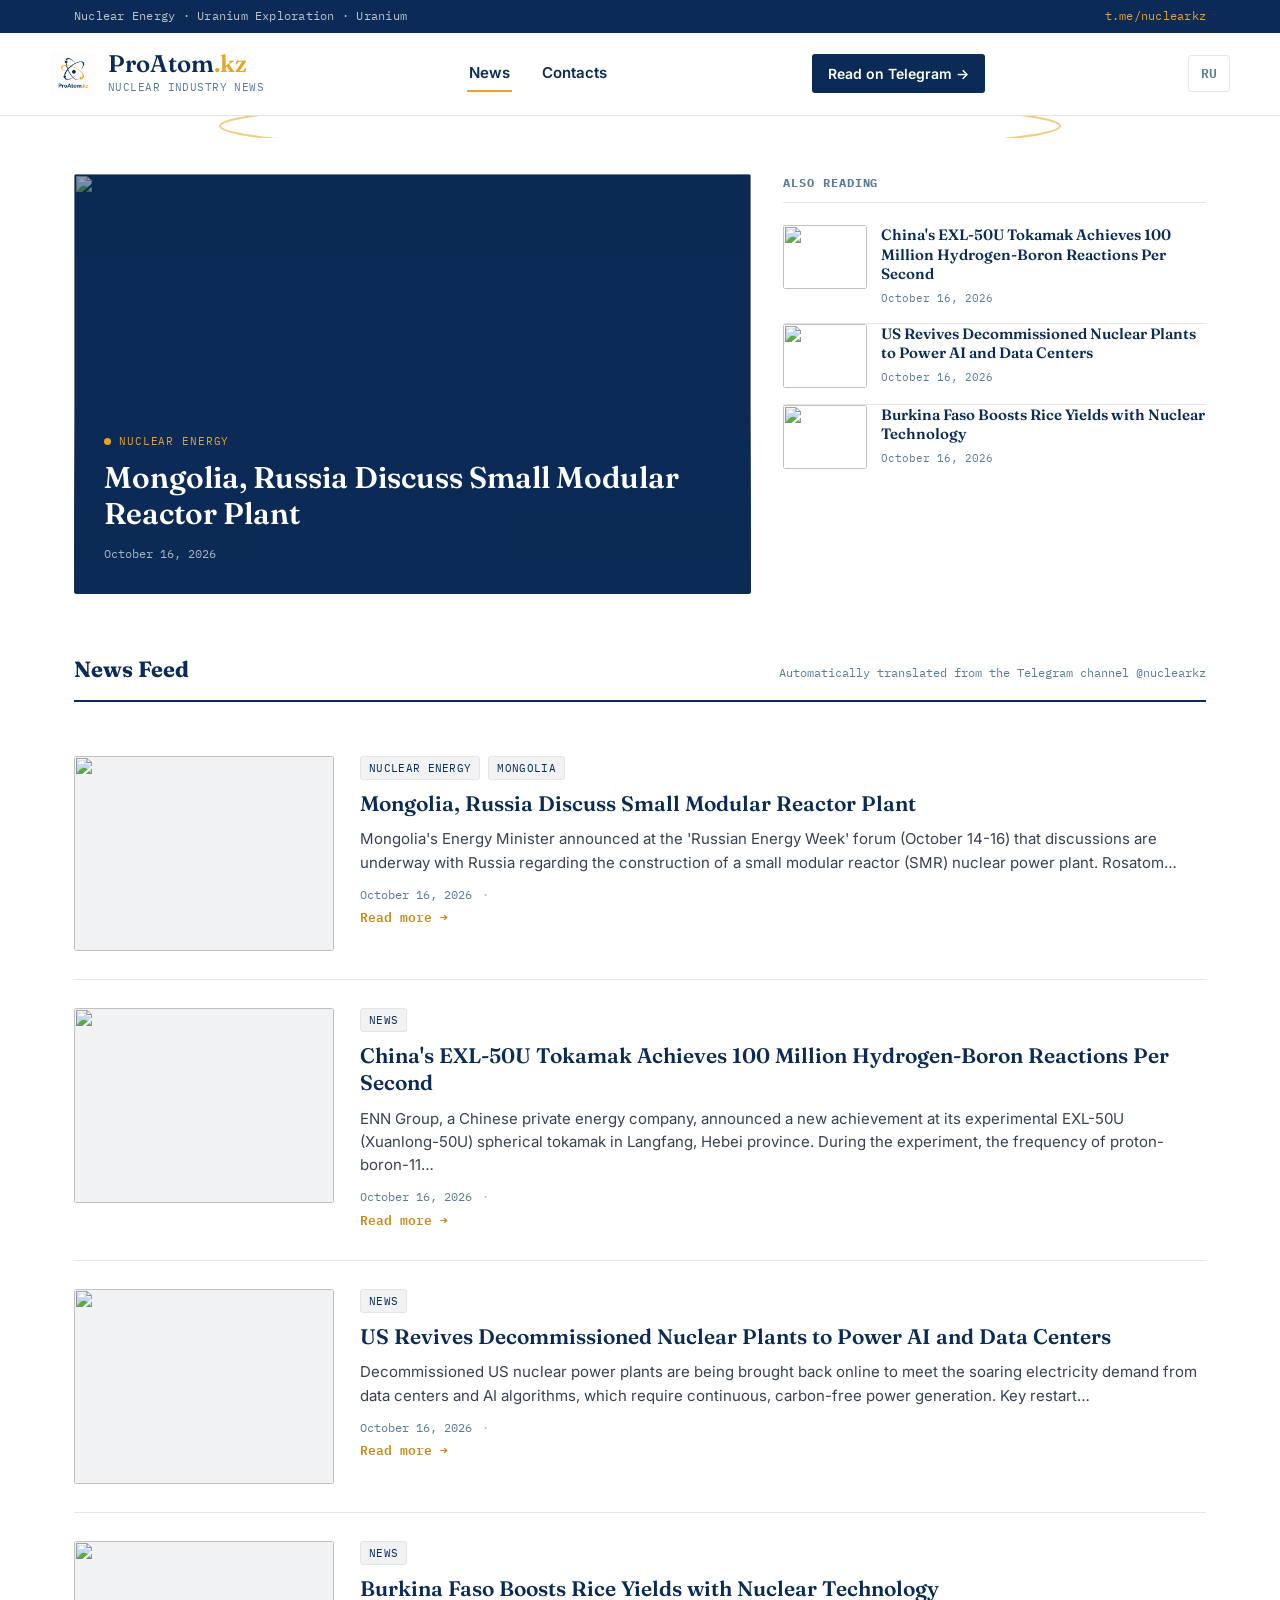
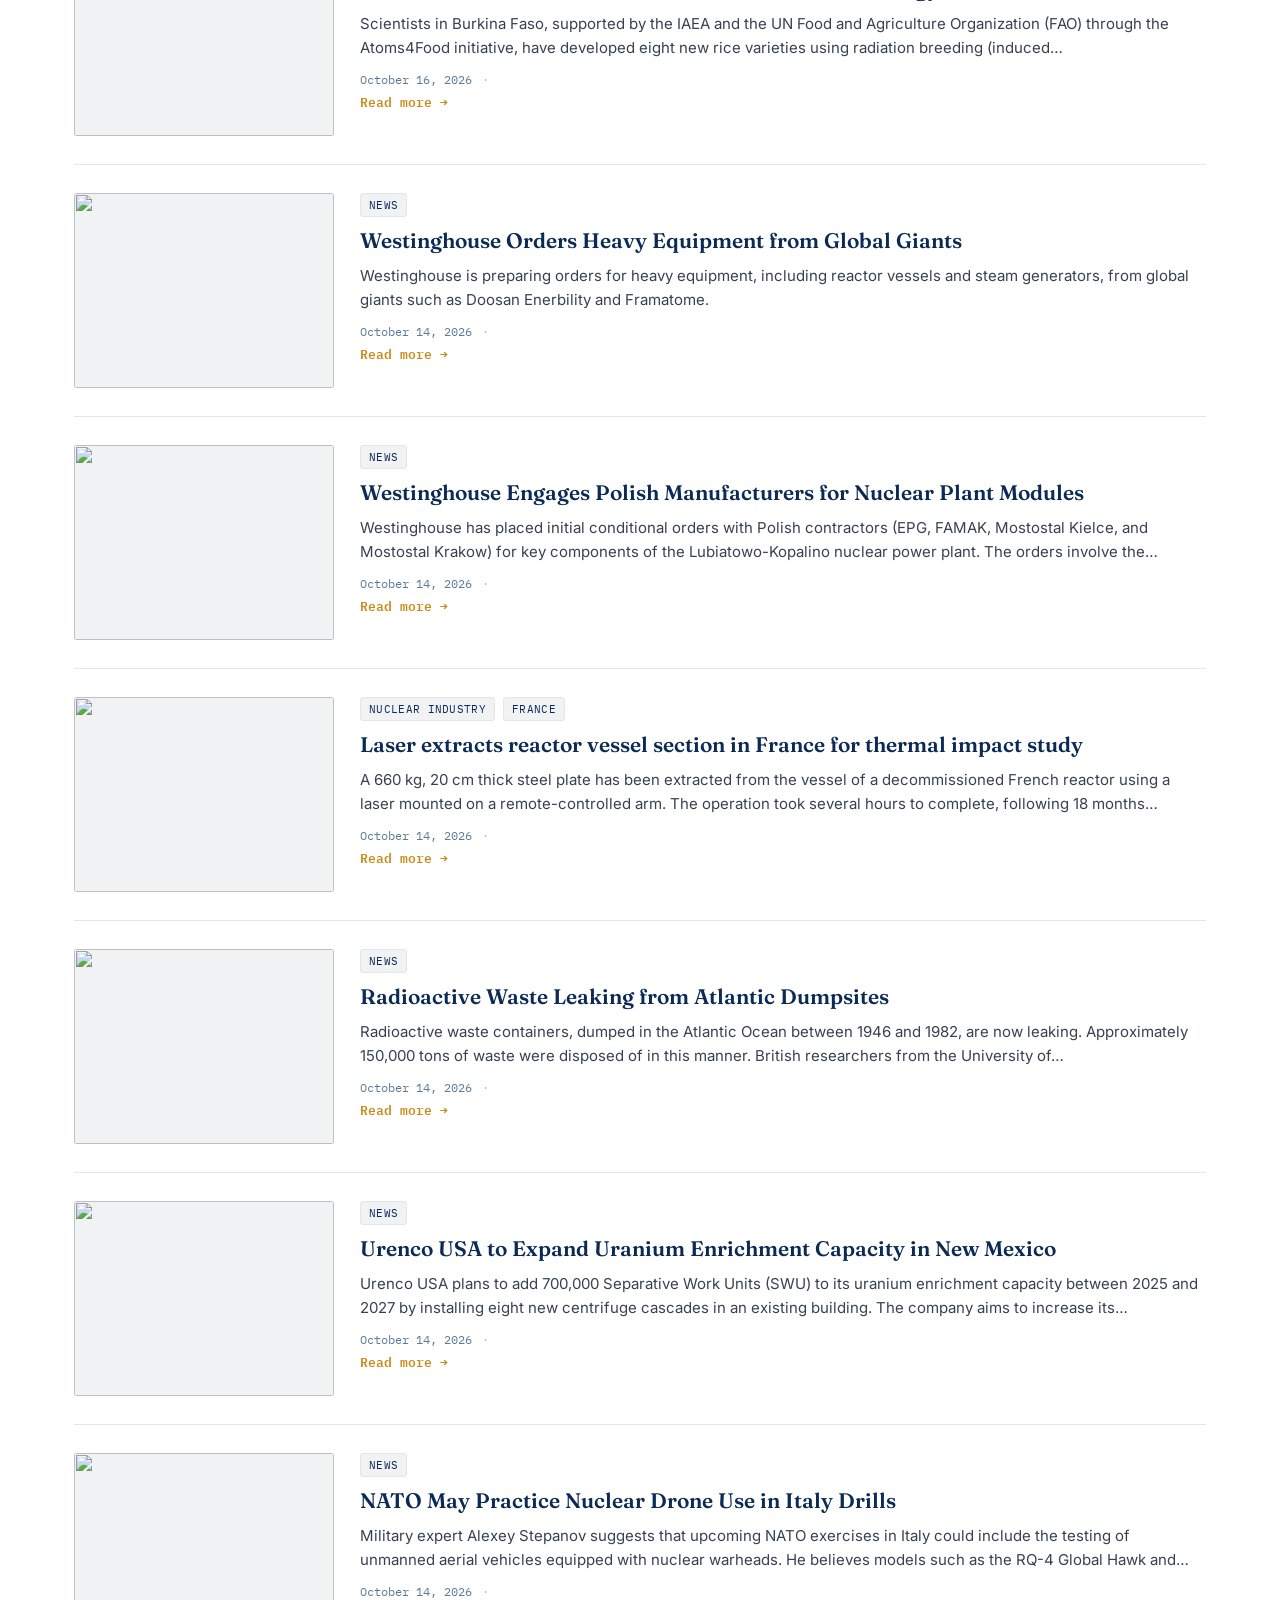
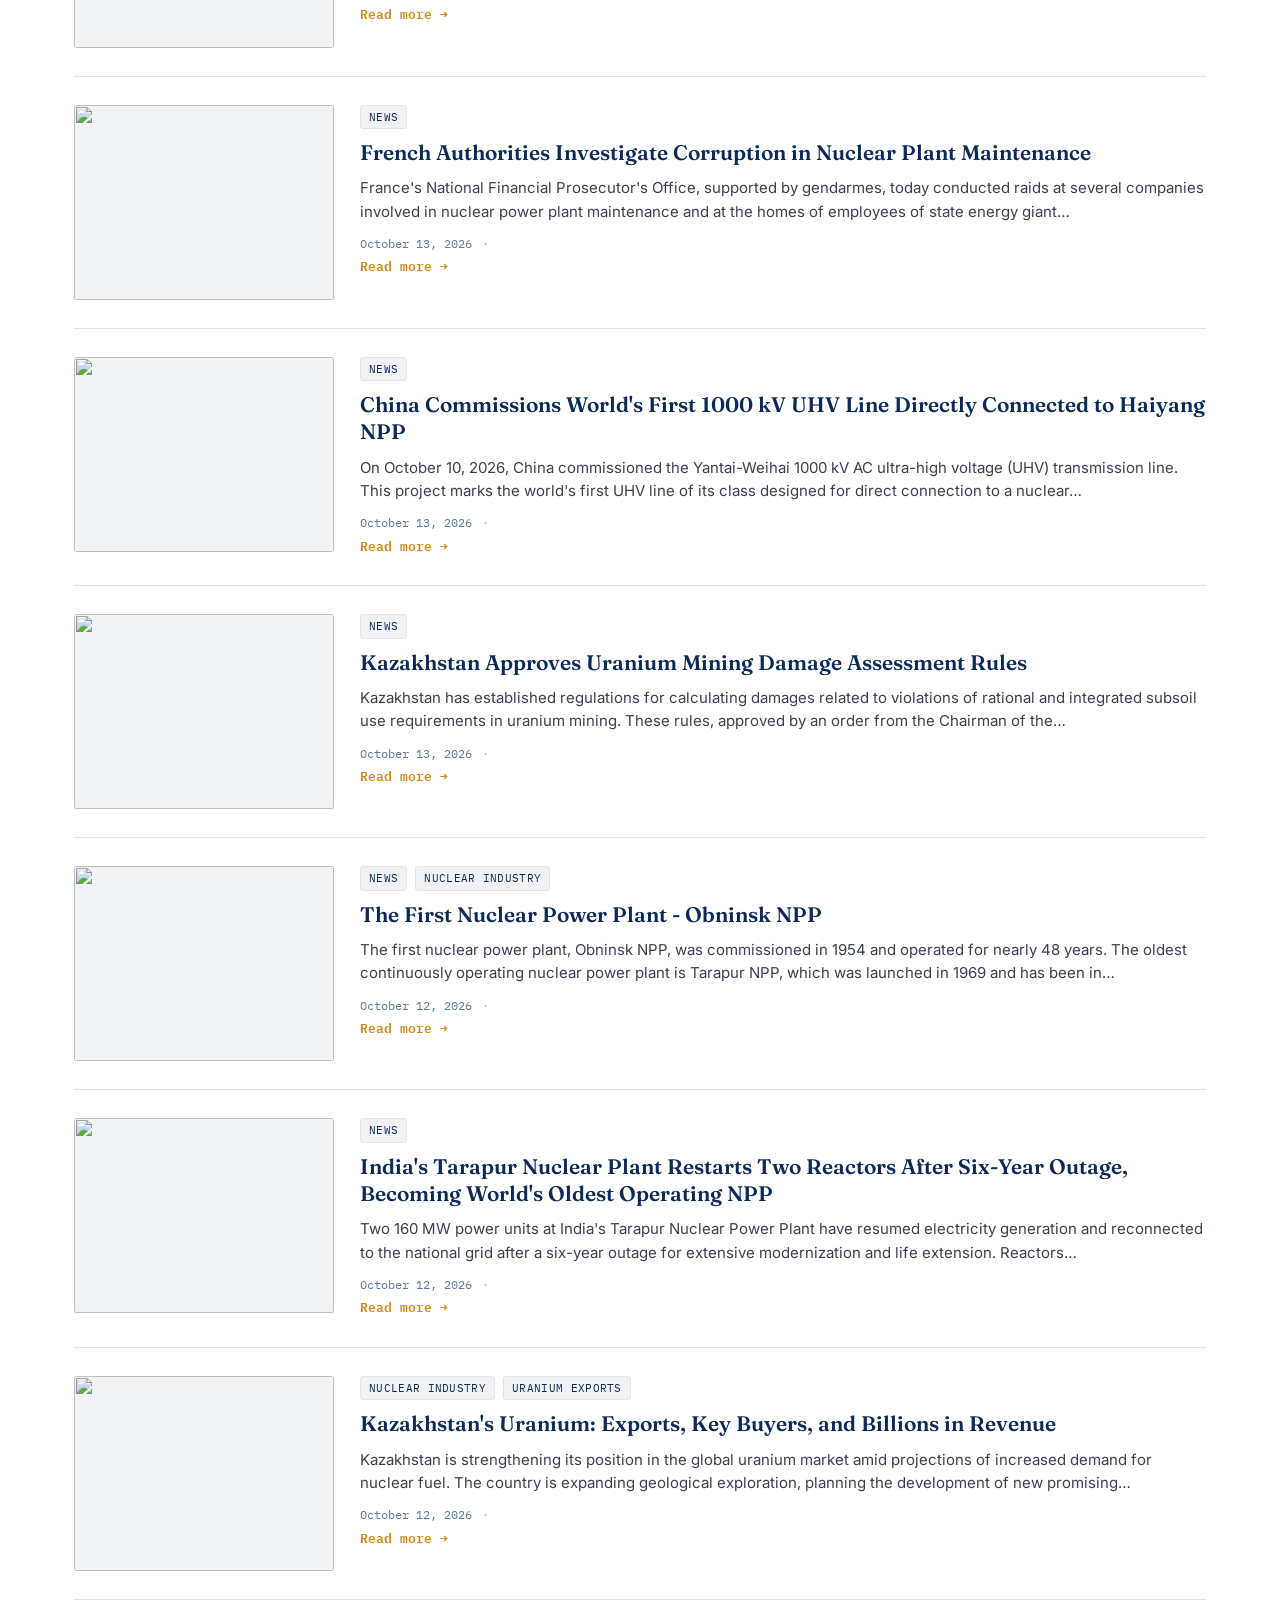
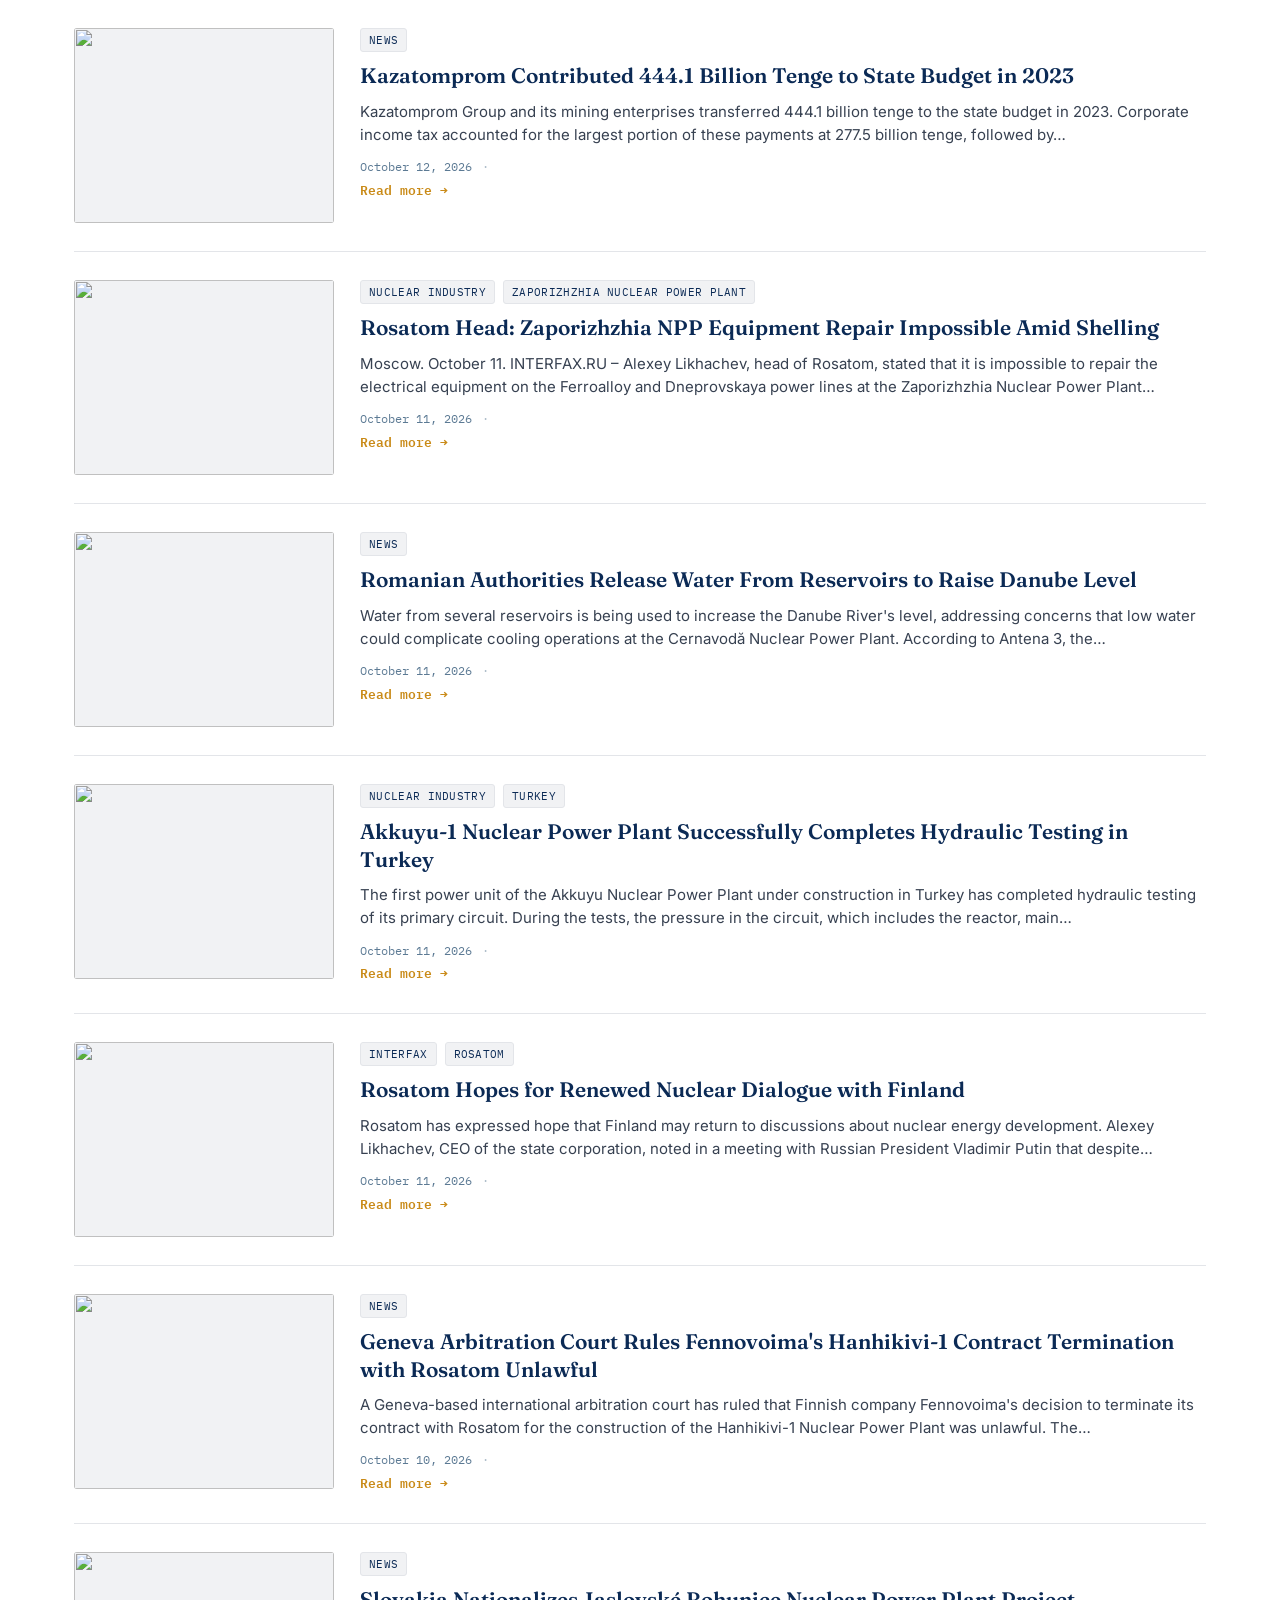
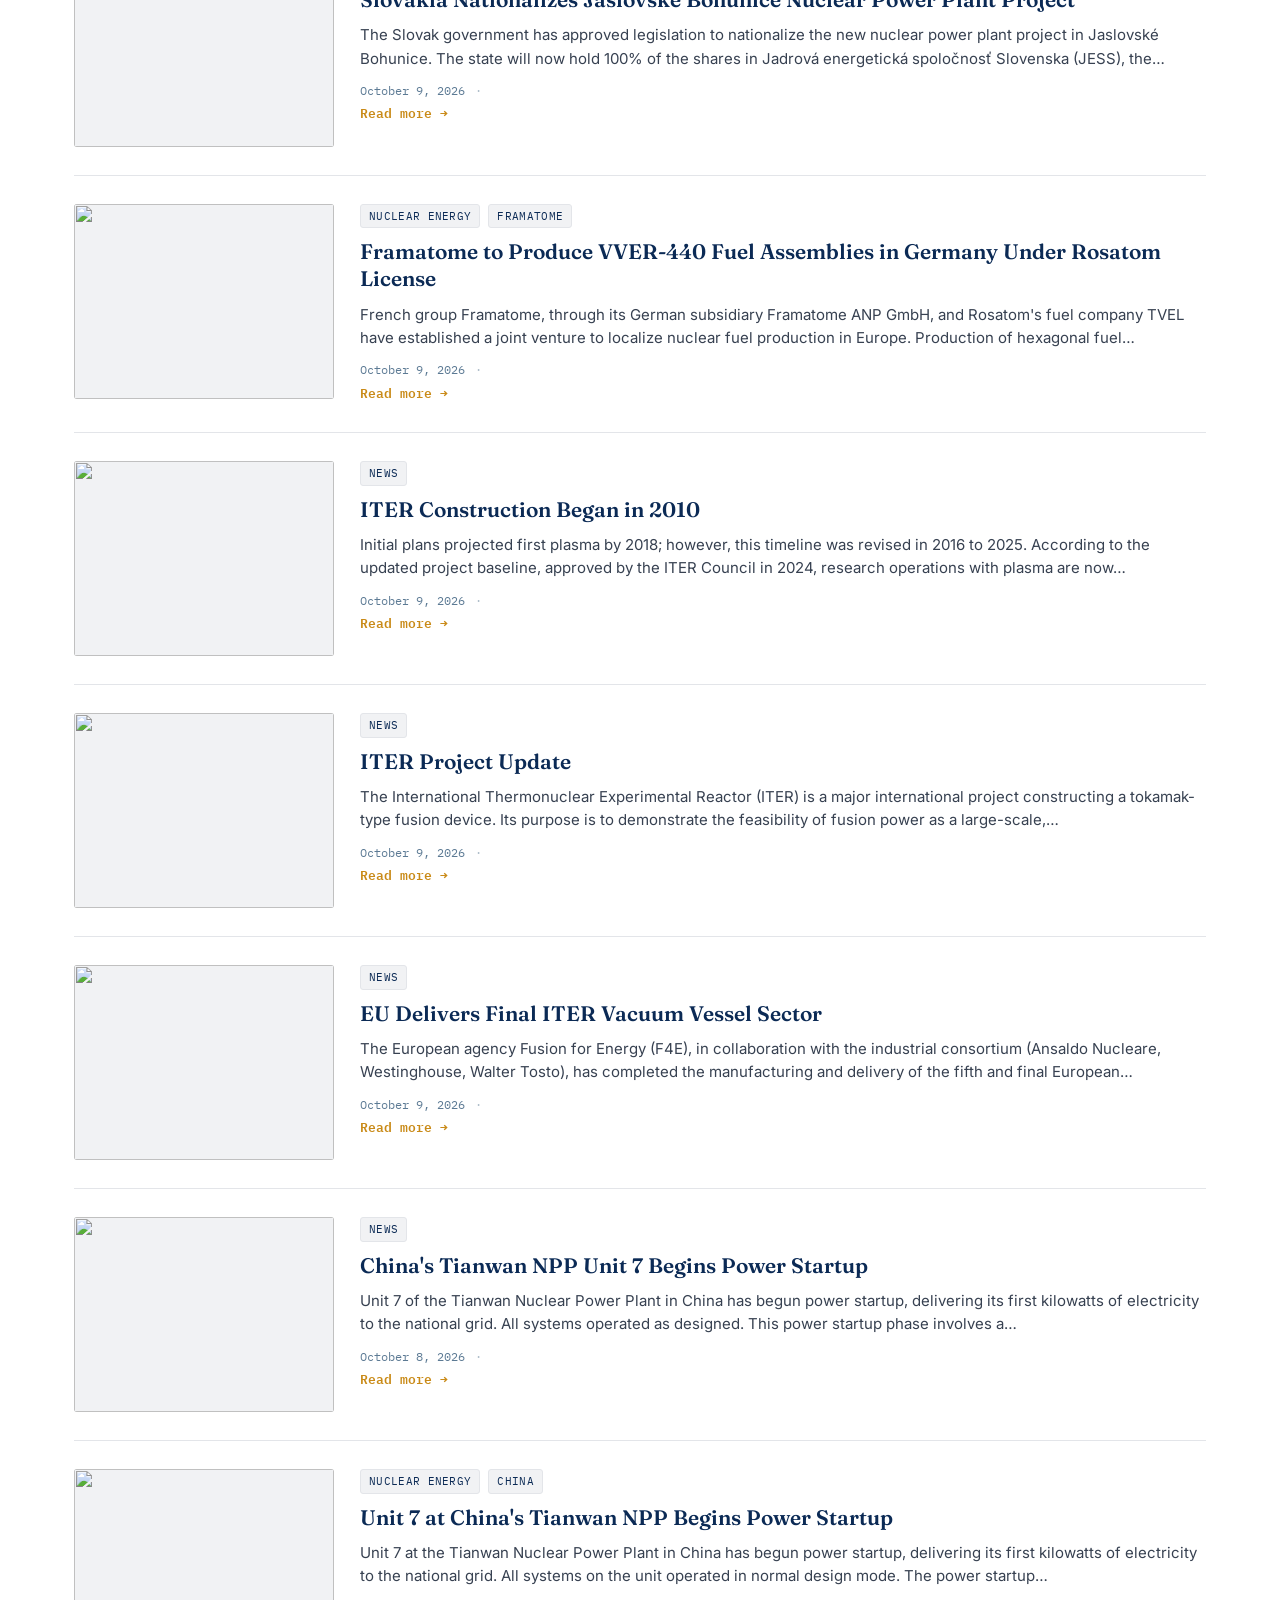
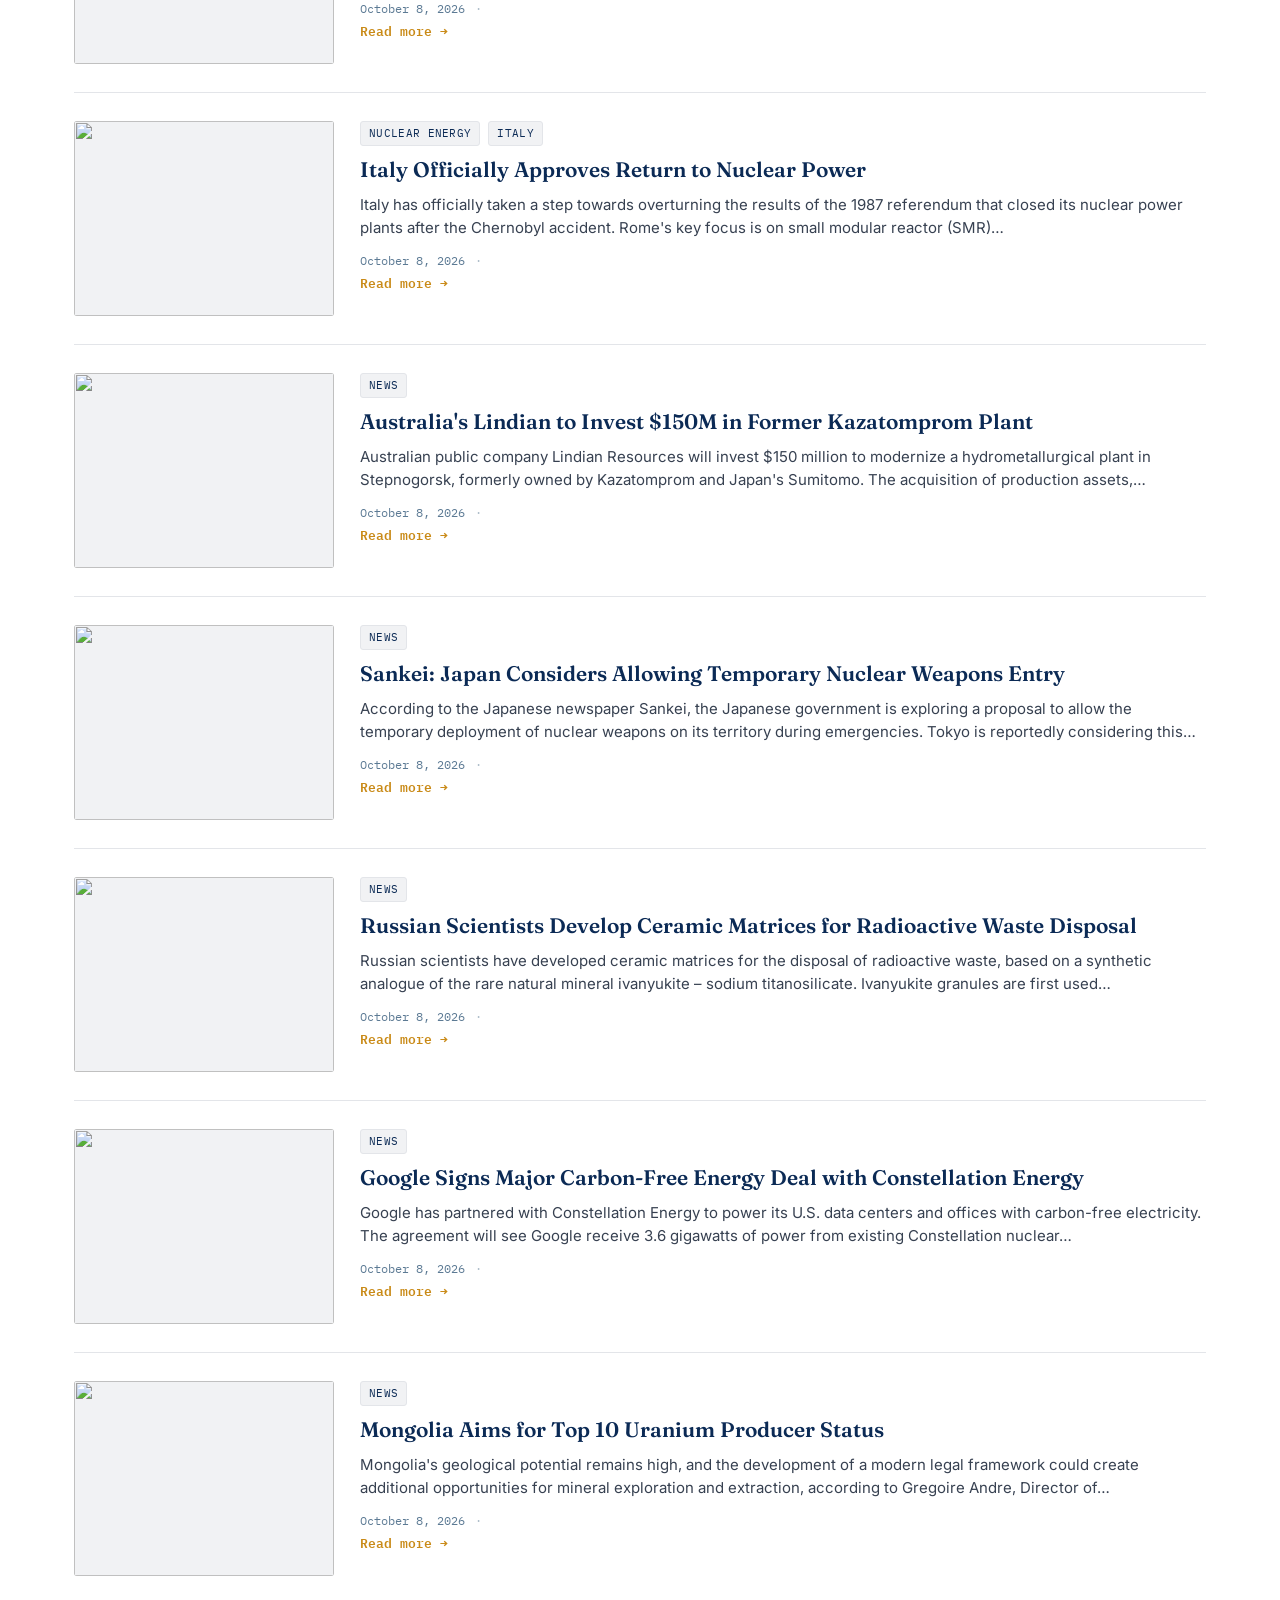
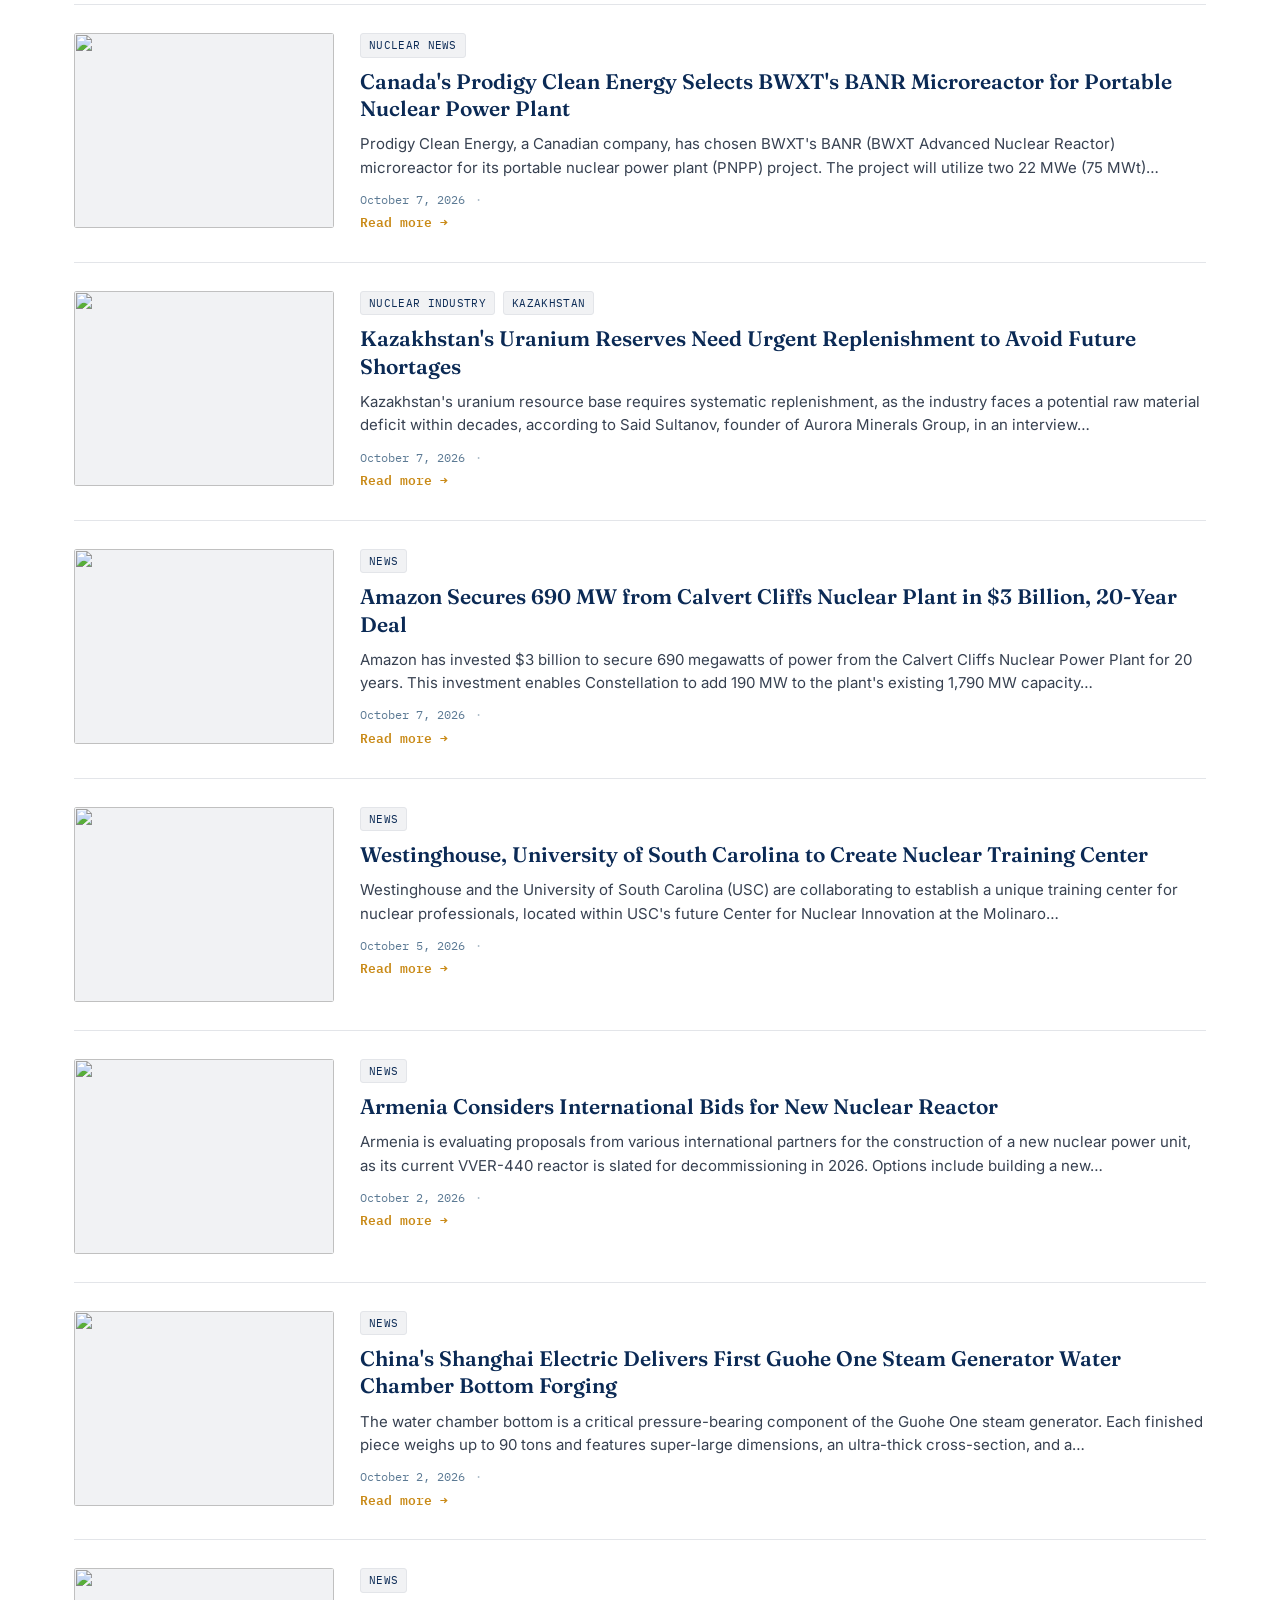
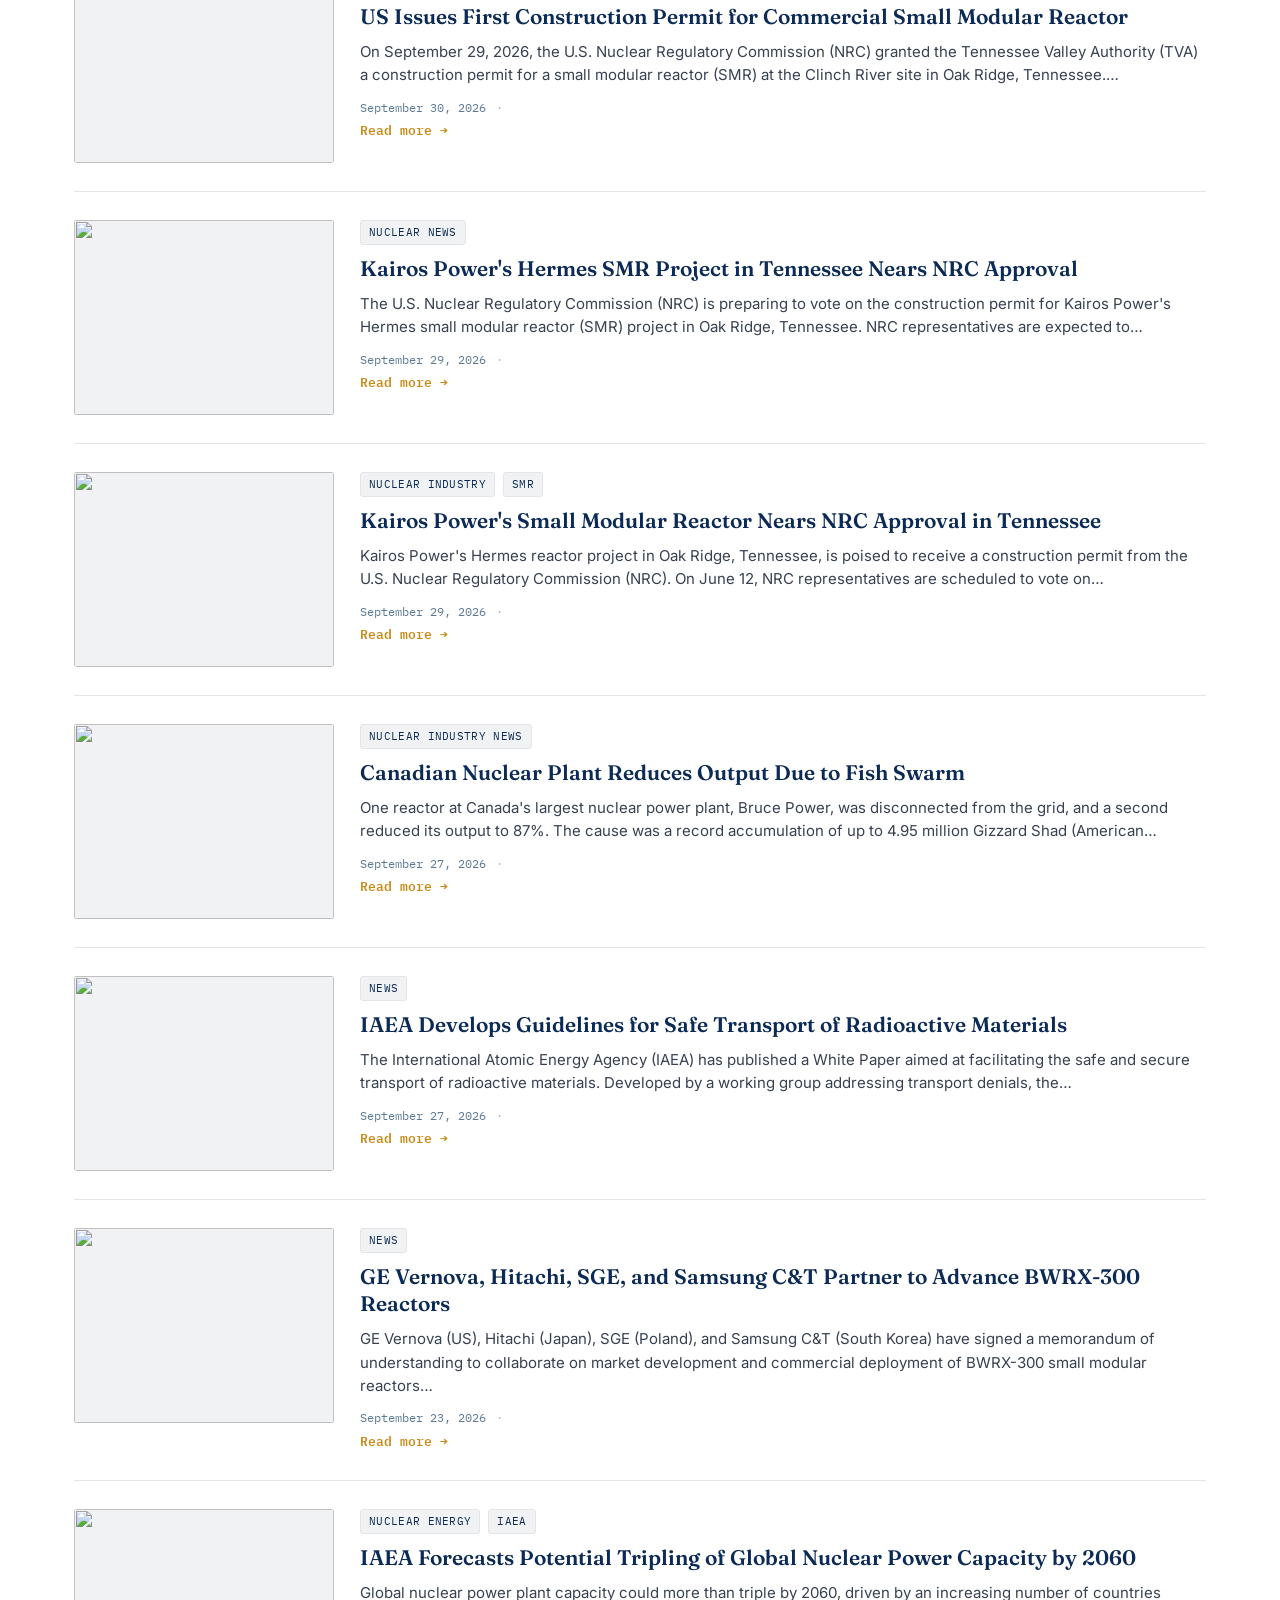
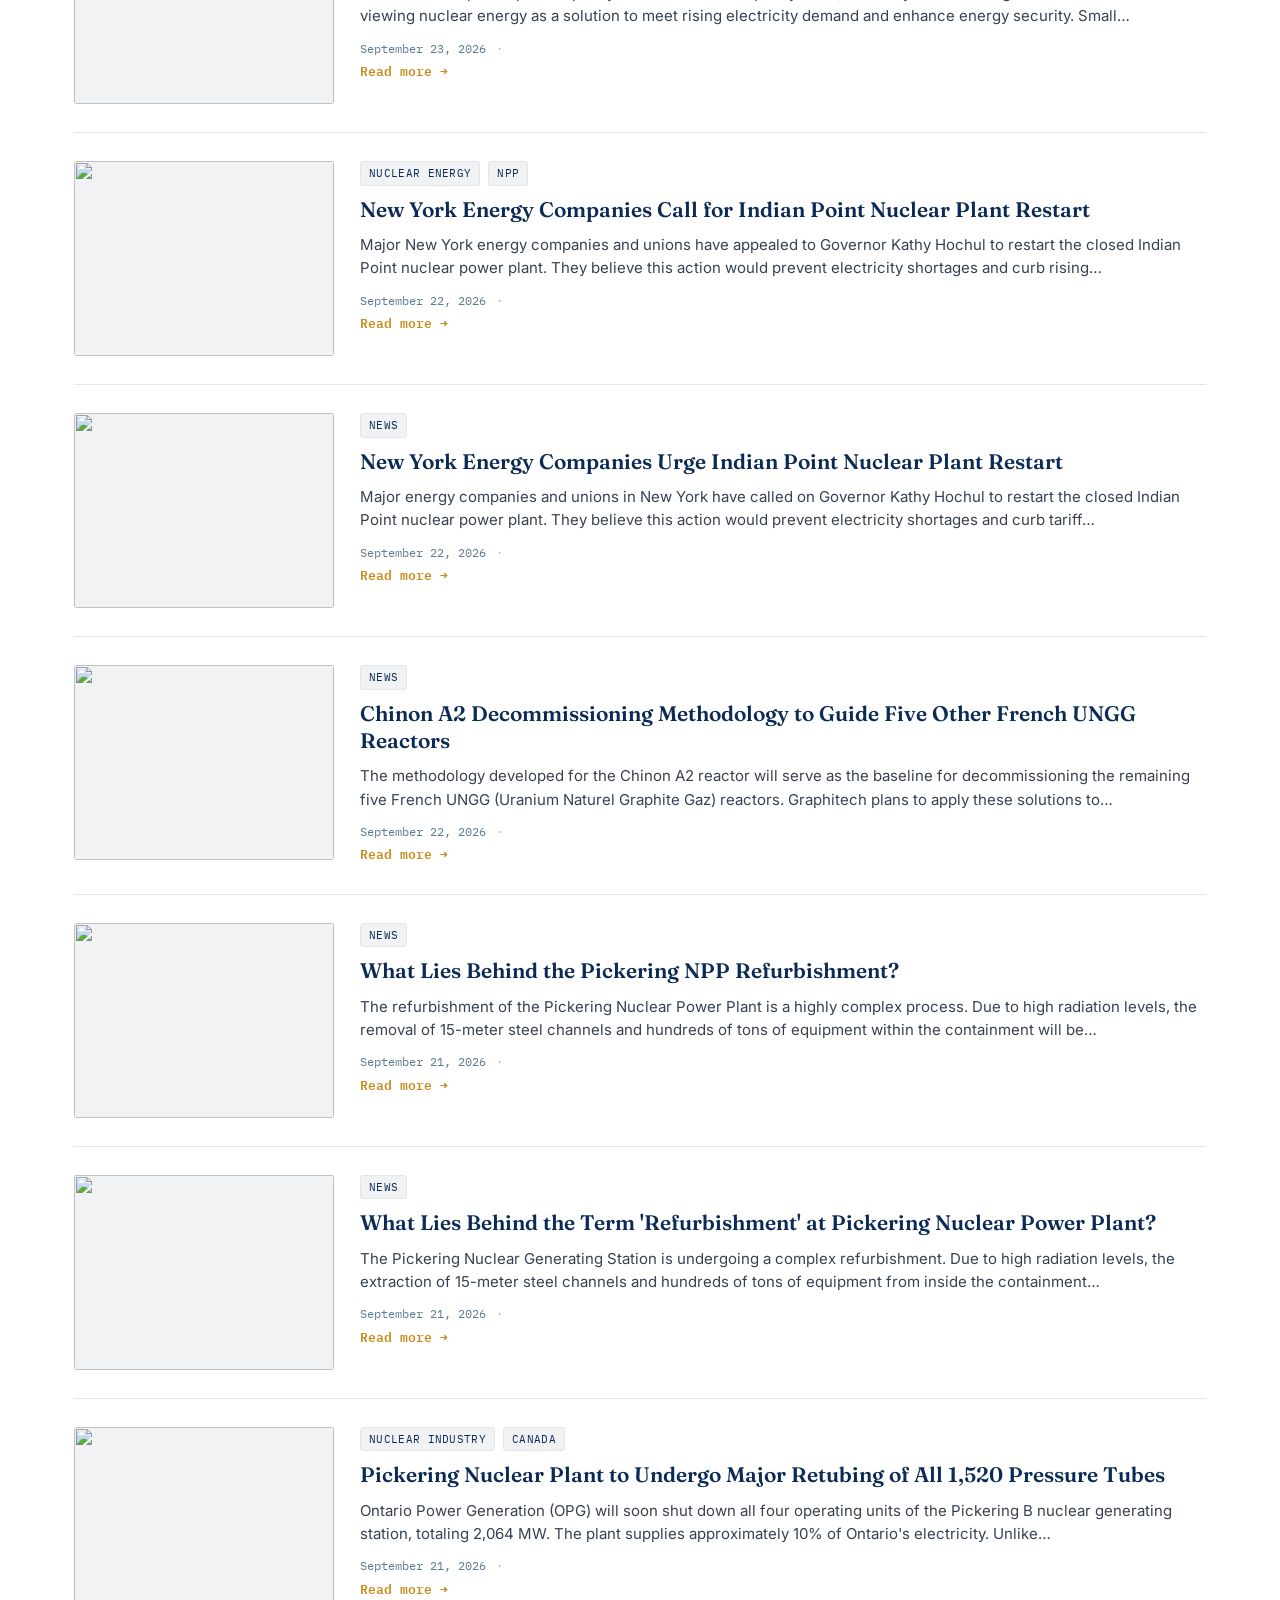
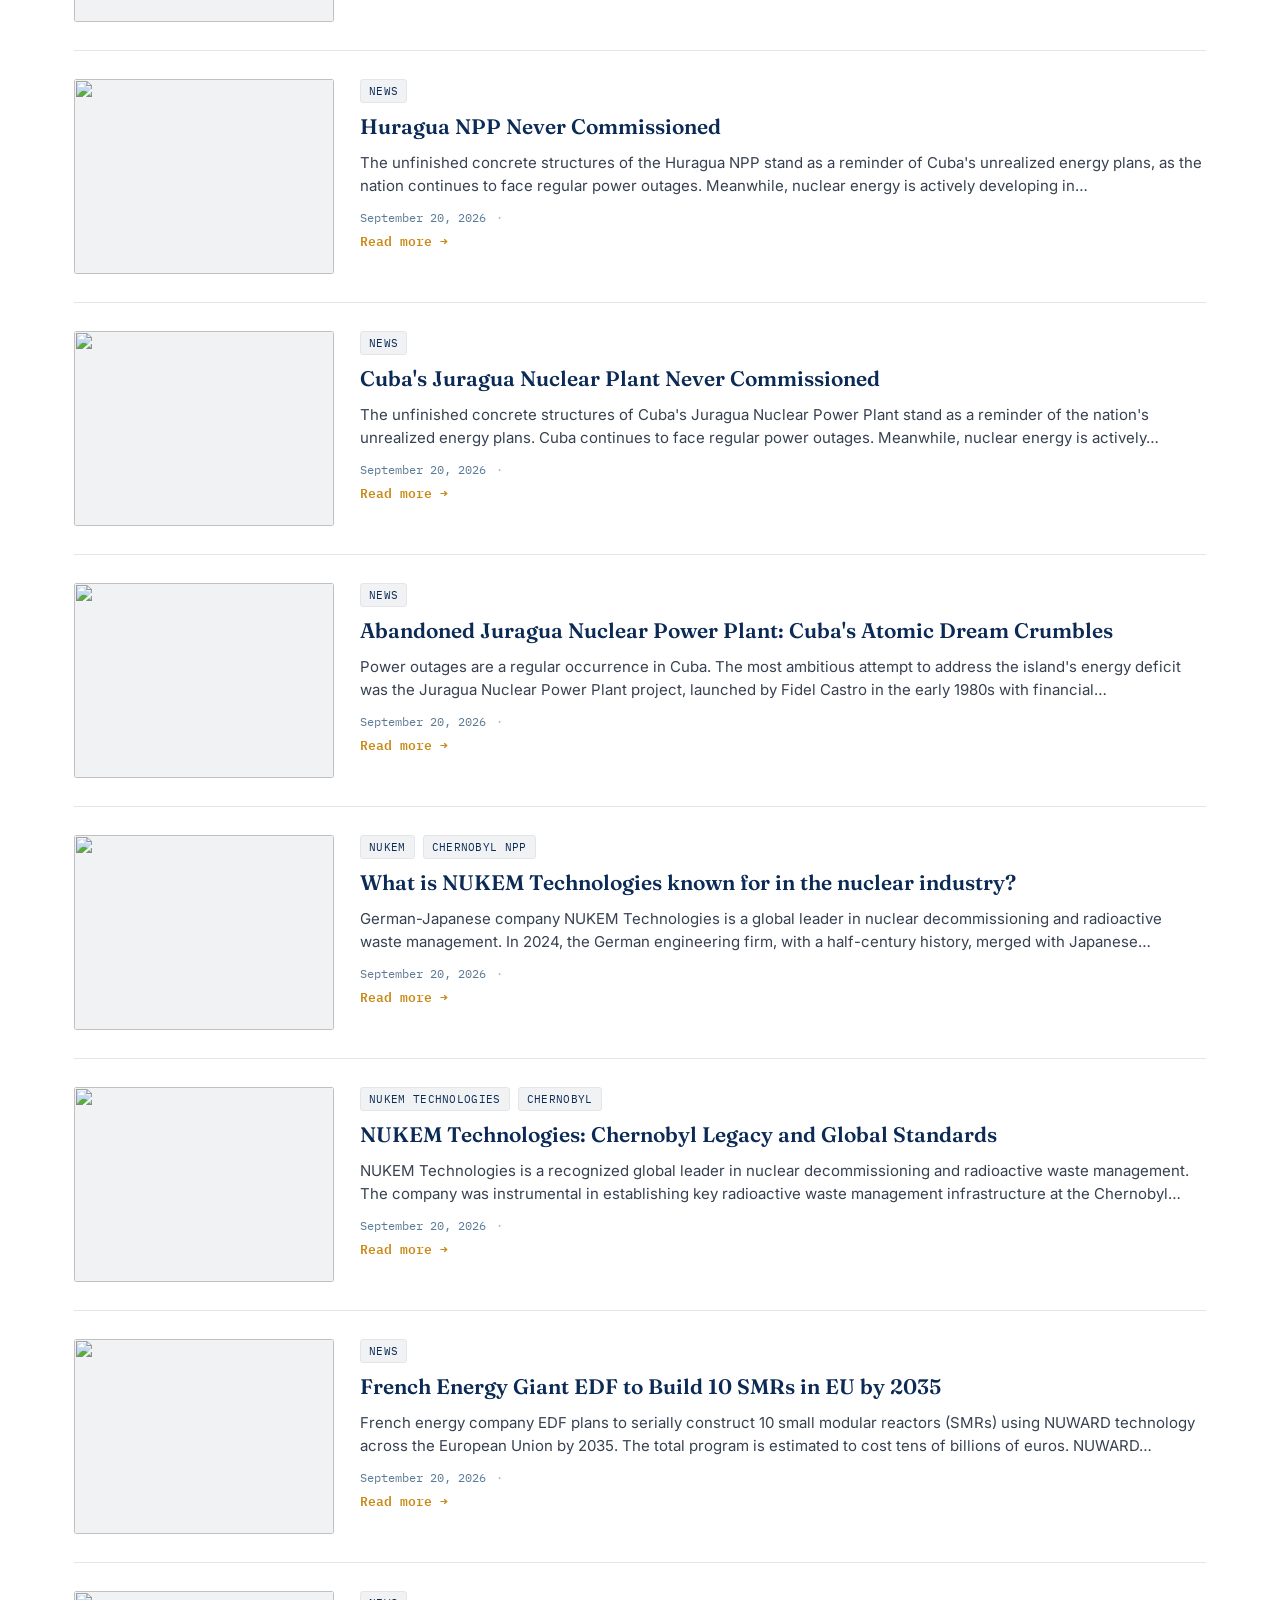
==== commit 5963f24a: "Автопубликация новостей из @nuclearkz" ====
--- a/en/index.html
+++ b/en/index.html
@@ -87,6 +87,18 @@
 
       <div class="feed" id="feed">
         <!-- NEW-POSTS-INSERT-HERE -->
+        <article class="post" id="auto-499926226">
+          <div class="post-media"><img src="assets/card-orbit.svg" alt=""></div>
+          <div class="post-body">
+            <div class="post-tags"><span class="post-tag">Nuclear Energy</span><span class="post-tag">Mongolia</span></div>
+            <h3><a href="#auto-499926226">Mongolia, Russia Discuss Small Modular Reactor Plant</a></h3>
+            <p class="post-excerpt">Mongolia&#x27;s Energy Minister announced at the &#x27;Russian Energy Week&#x27; forum (October 14-16) that discussions are underway with Russia regarding the construction of a small modular reactor (SMR) nuclear power plant. Rosatom…</p>
+            <p class="post-full">Mongolia&#x27;s Energy Minister announced at the &#x27;Russian Energy Week&#x27; forum (October 14-16) that discussions are underway with Russia regarding the construction of a small modular reactor (SMR) nuclear power plant. Rosatom is proposing its RITM-200 reactor family for the project. The area around the new city of Kharkhorin is being considered as a potential site. Mongolia will need to prepare and modernize its national energy system before integrating nuclear power. Specific project timelines have not yet been announced as negotiations and infrastructure planning continue.</p>
+            <div class="meta"><span>October 16, 2026</span><span class="dot">·</span><span class="views-count" data-post="auto-499926226"></span></div>
+            <button class="read-more" data-target="auto-499926226">Read more →</button>
+          </div>
+        </article>
+
         <article class="post" id="auto-499926225">
           <div class="post-media"><img src="assets/card-chart.svg" alt=""></div>
           <div class="post-body">
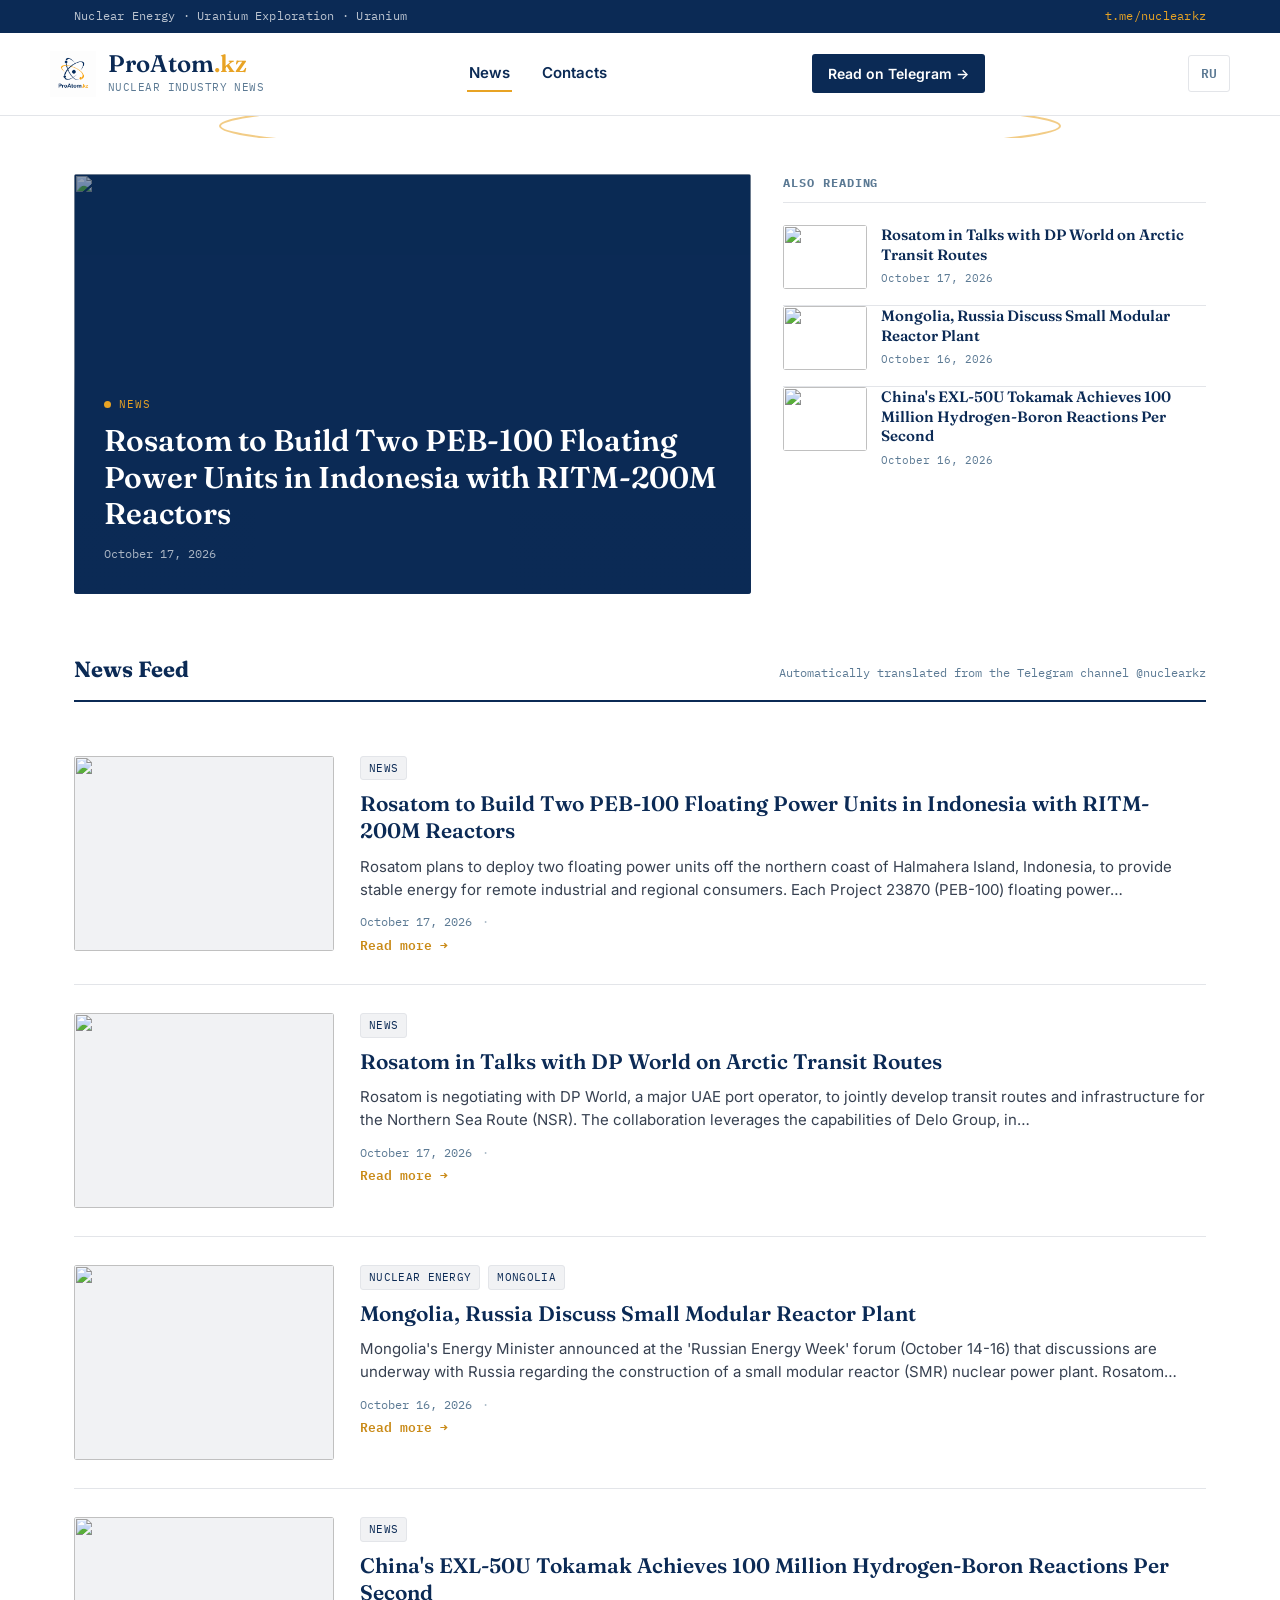
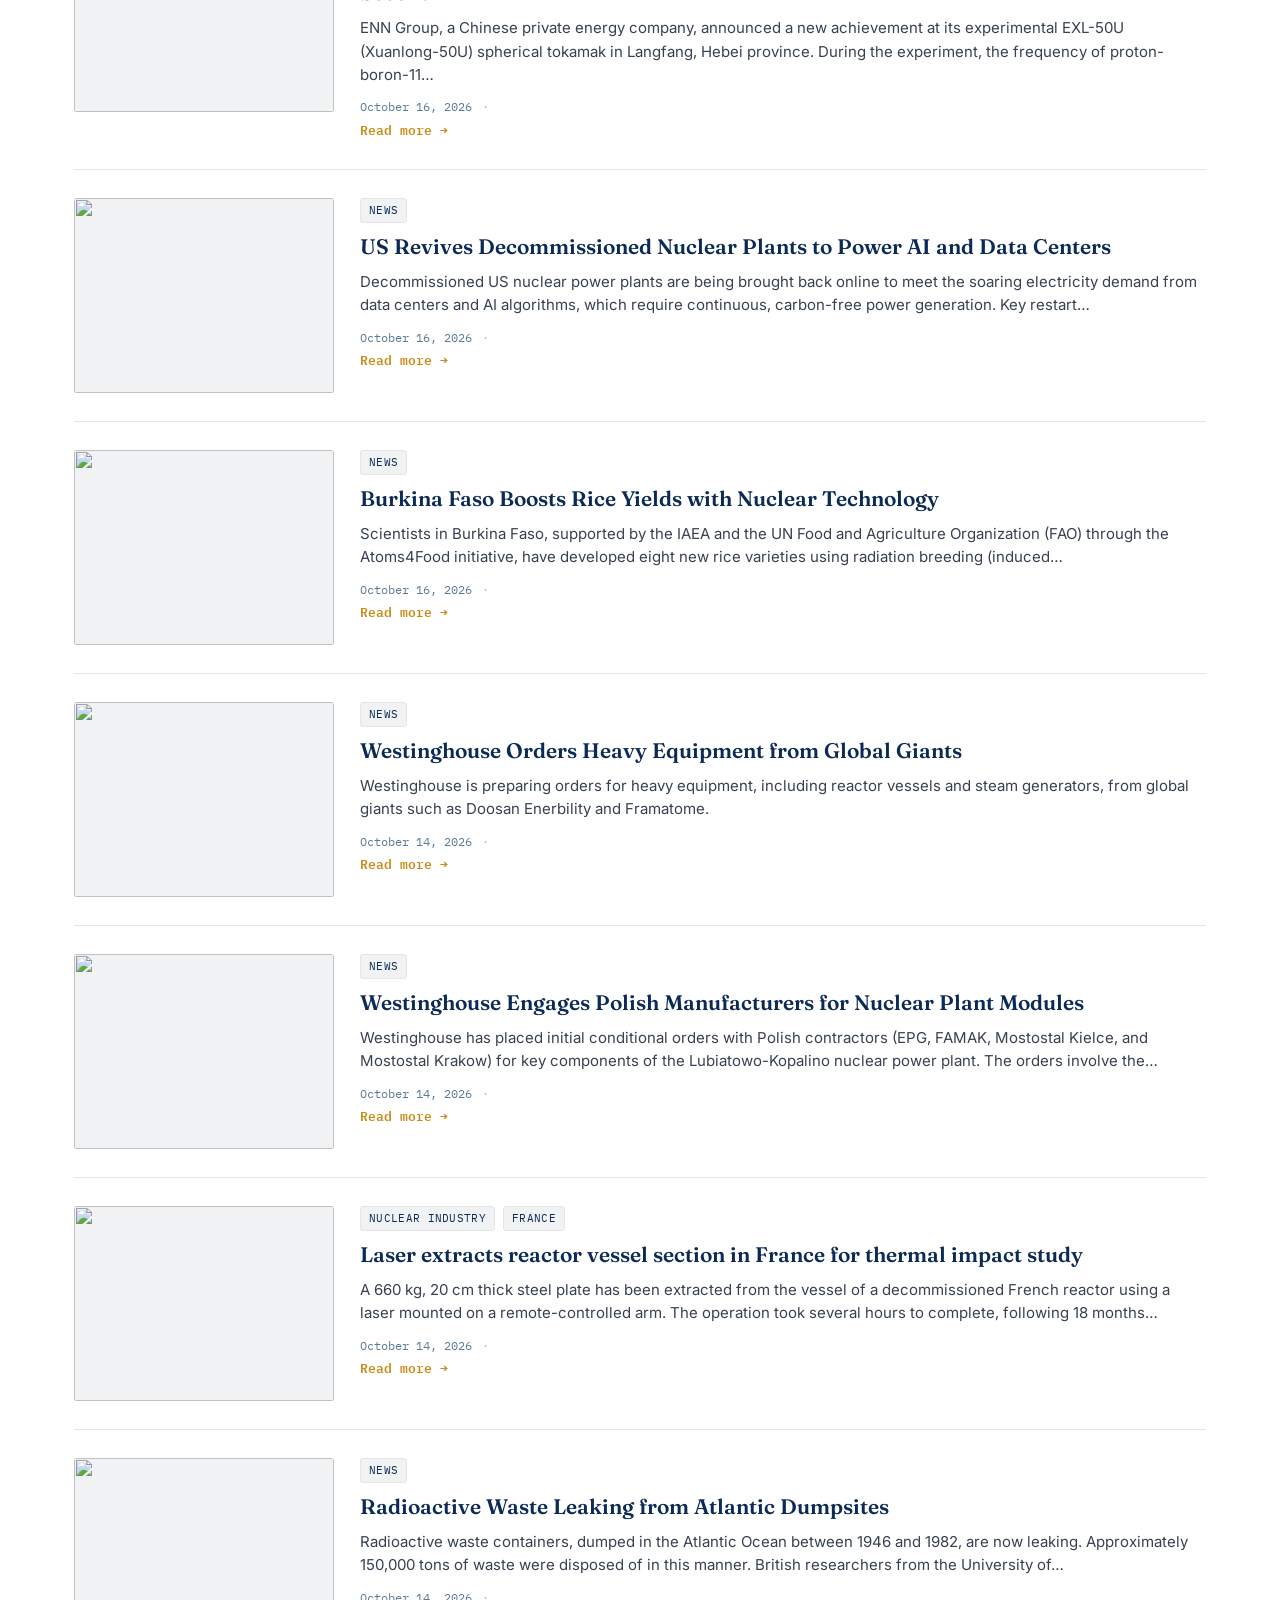
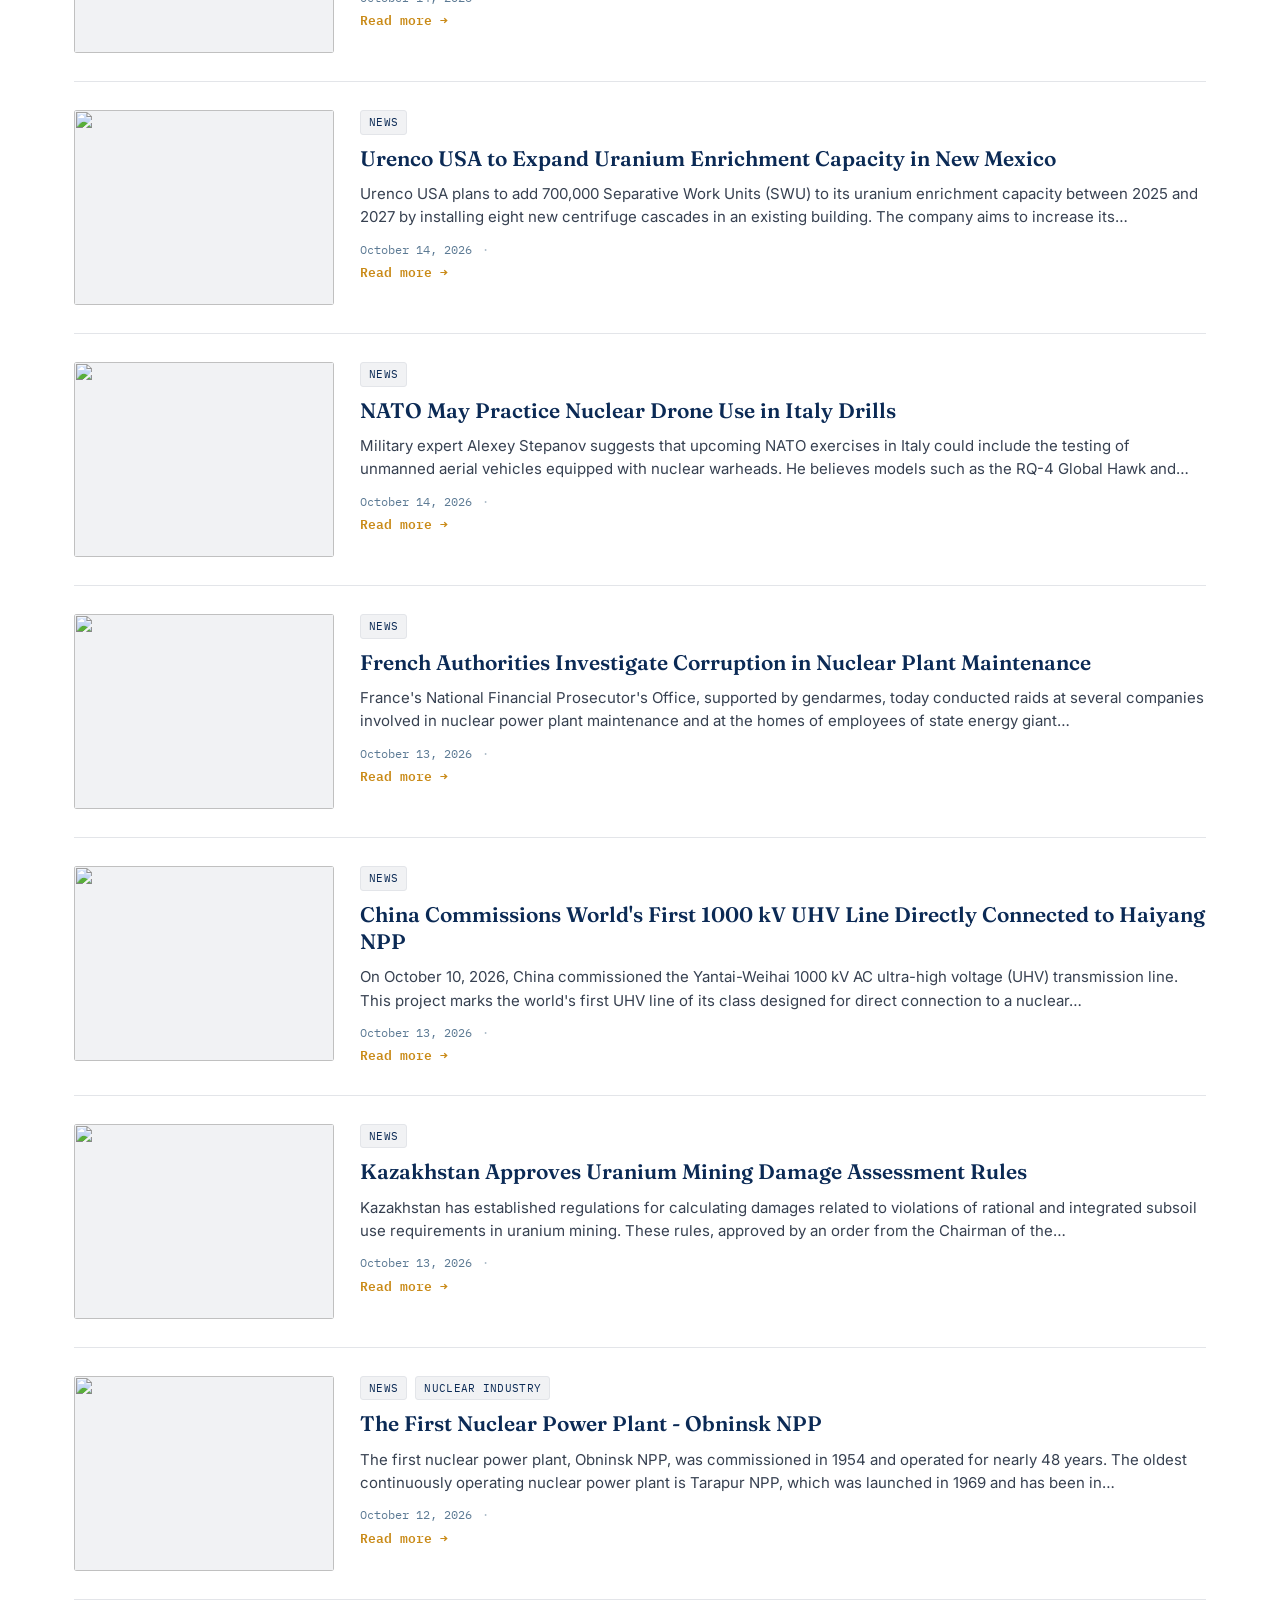
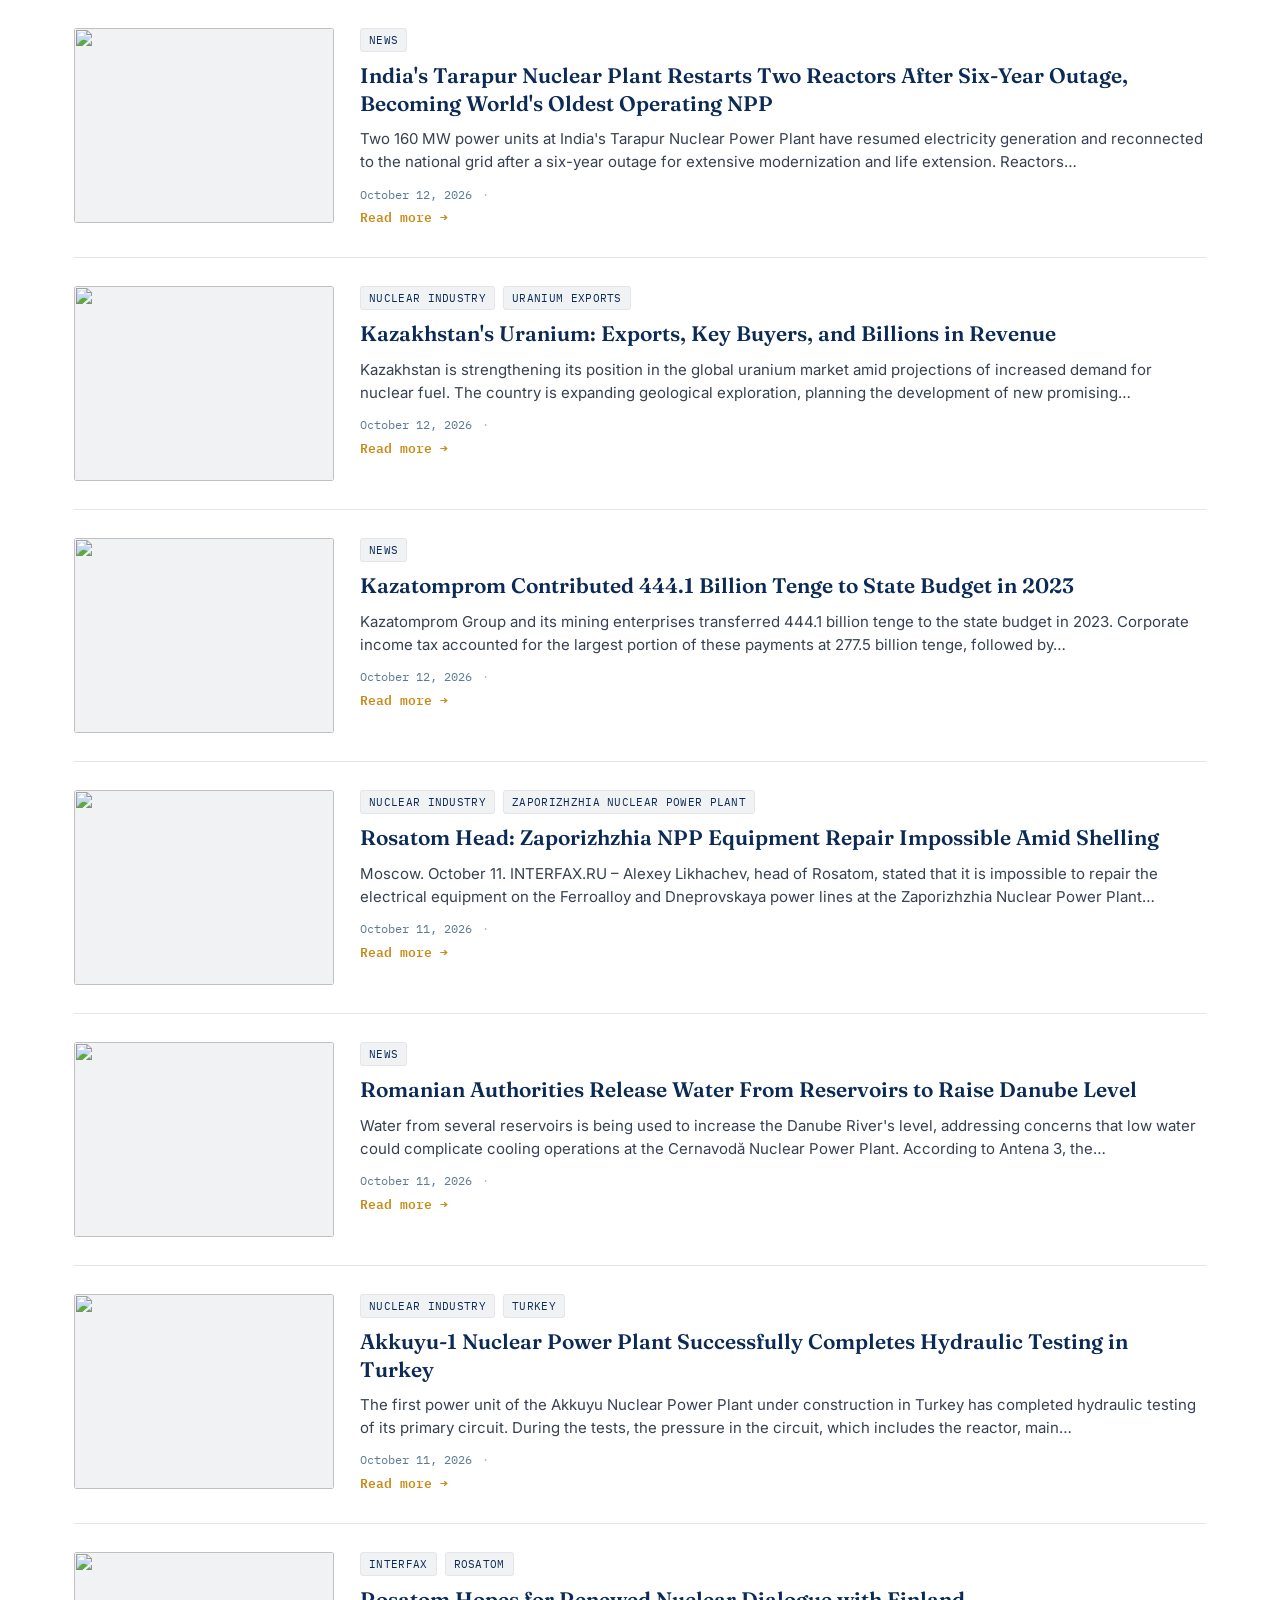
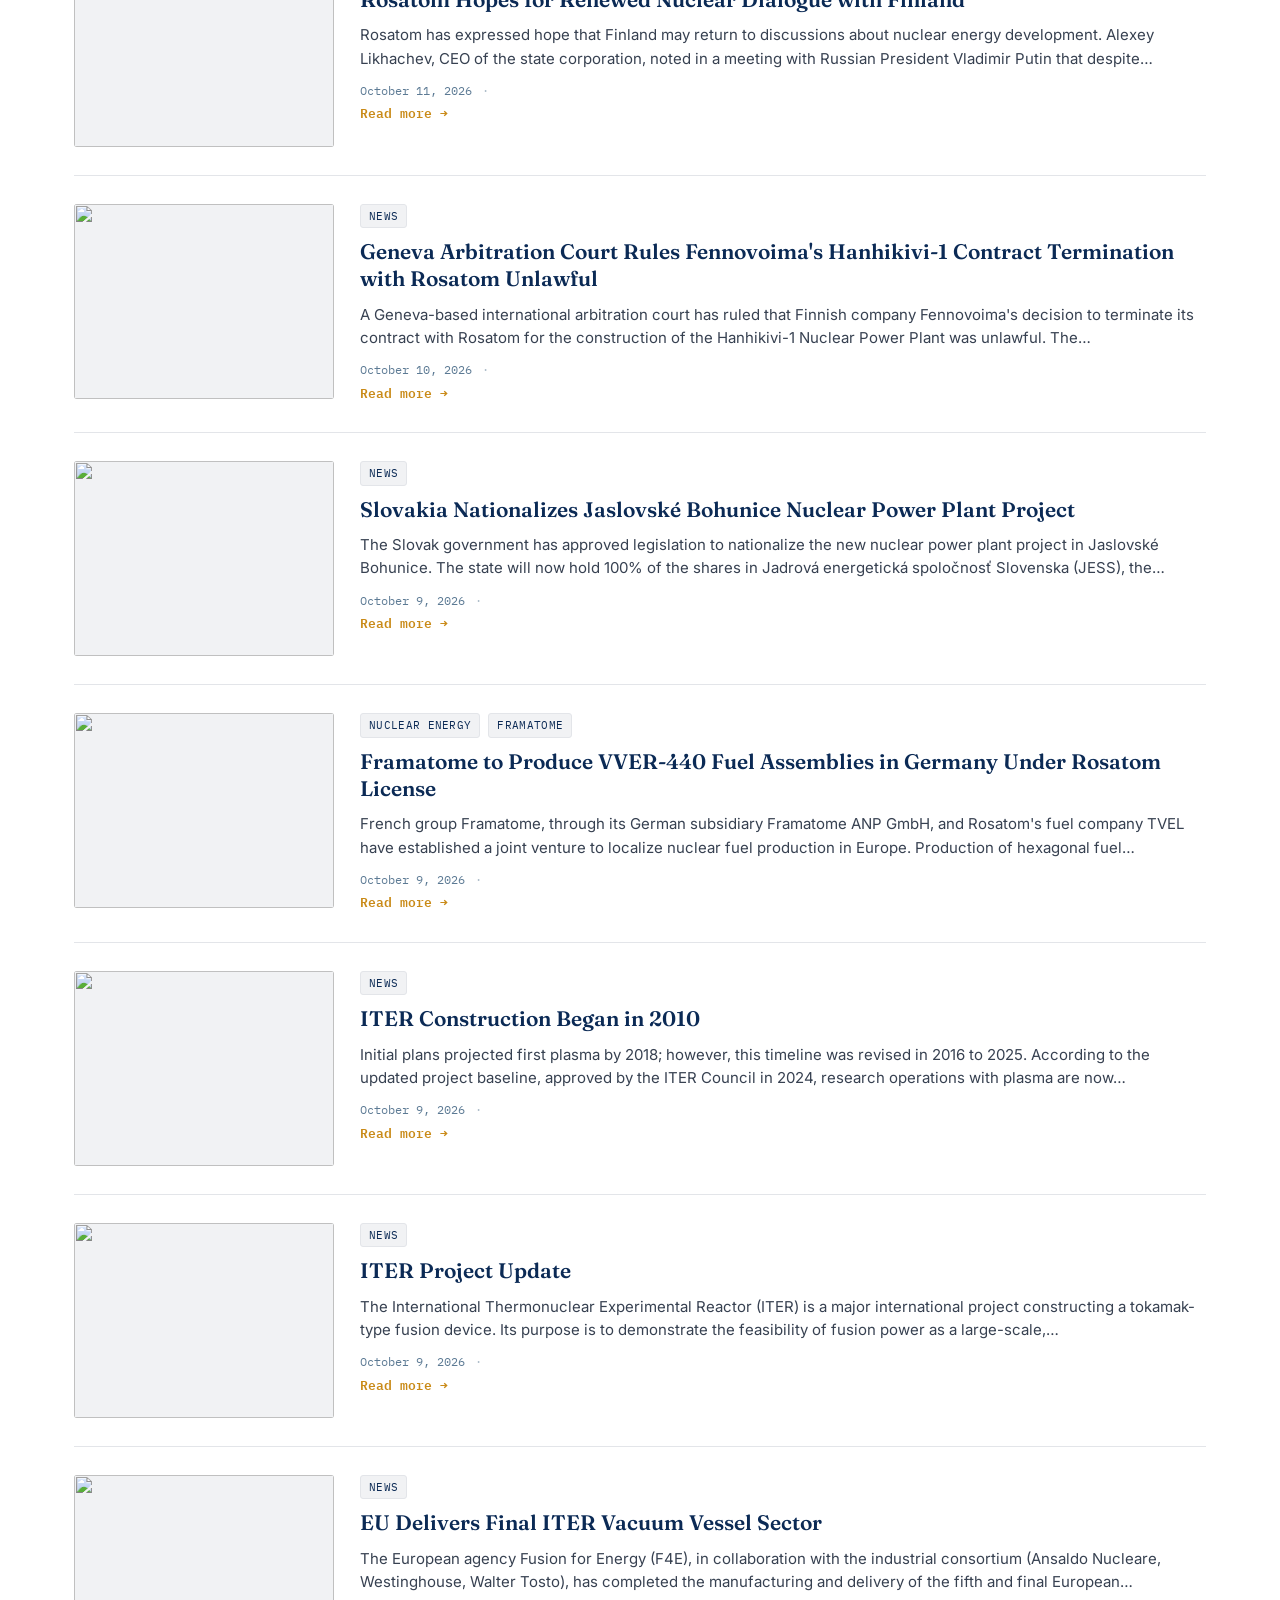
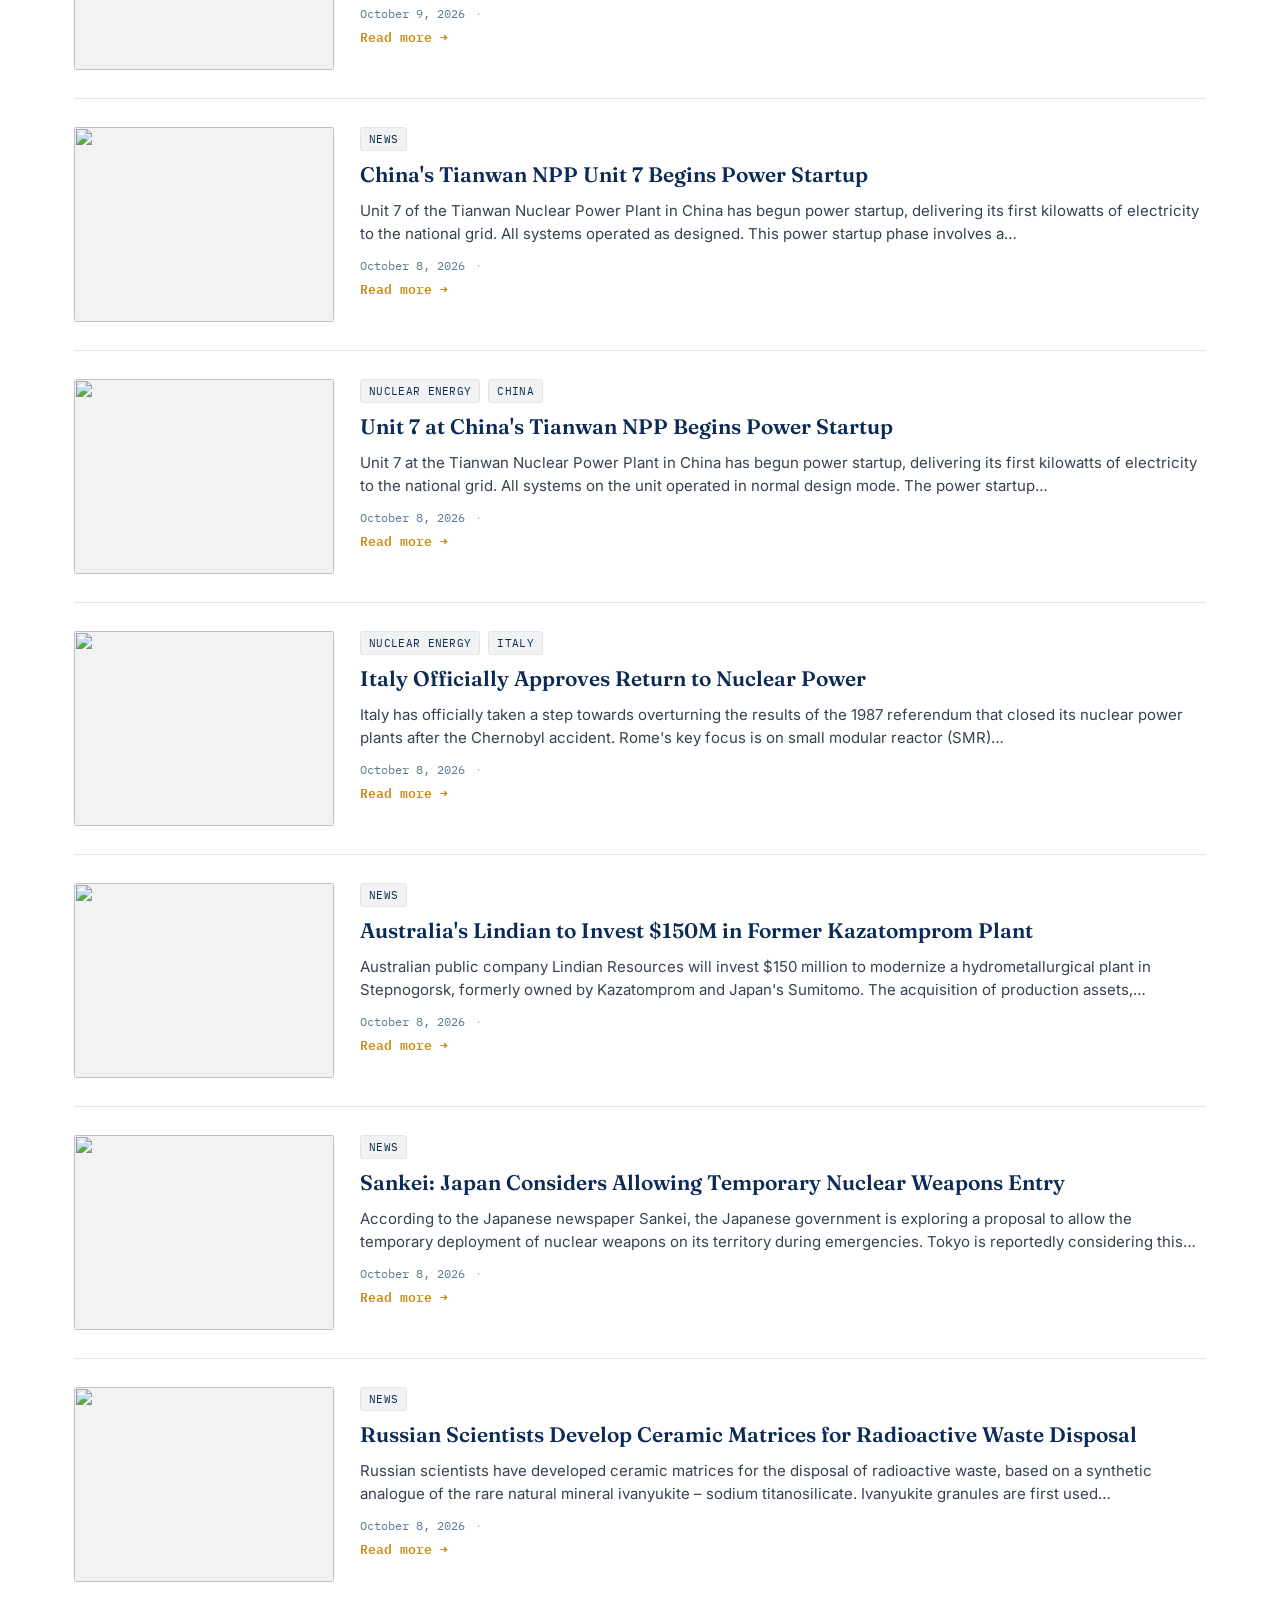
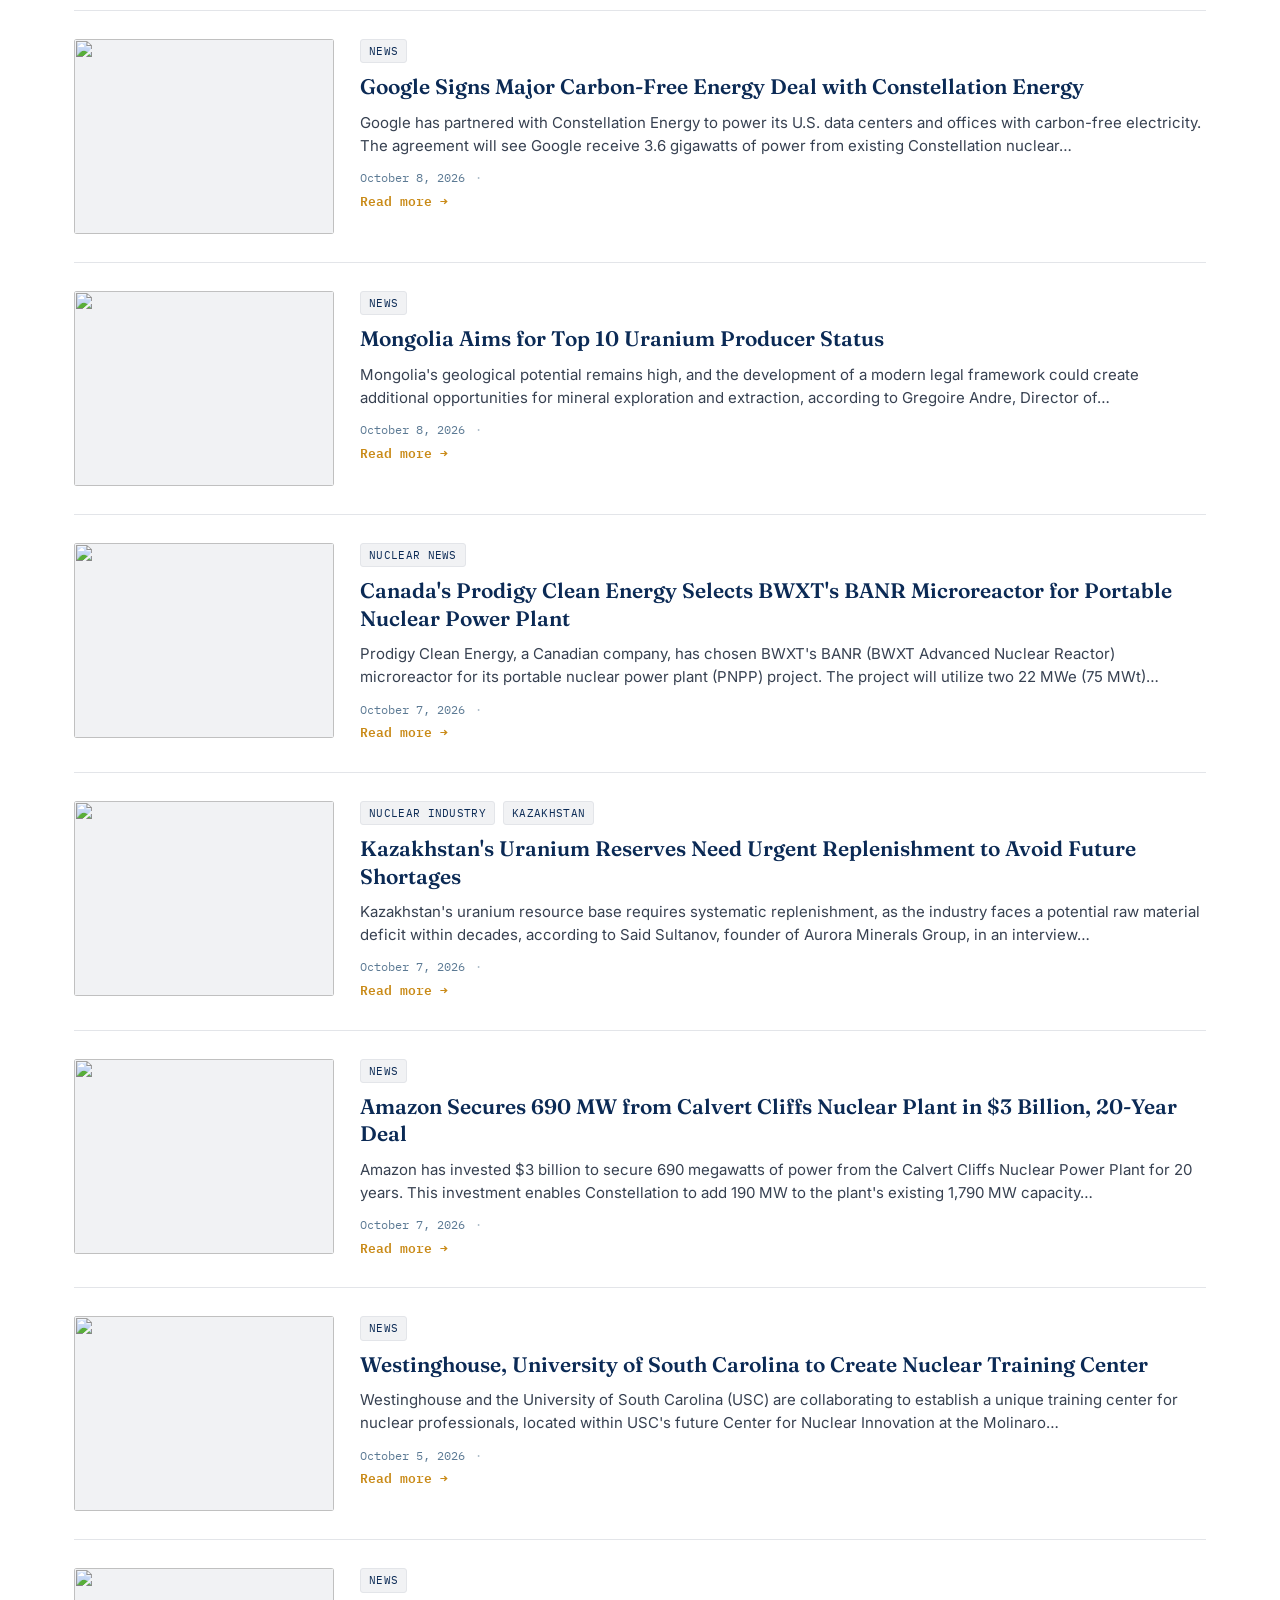
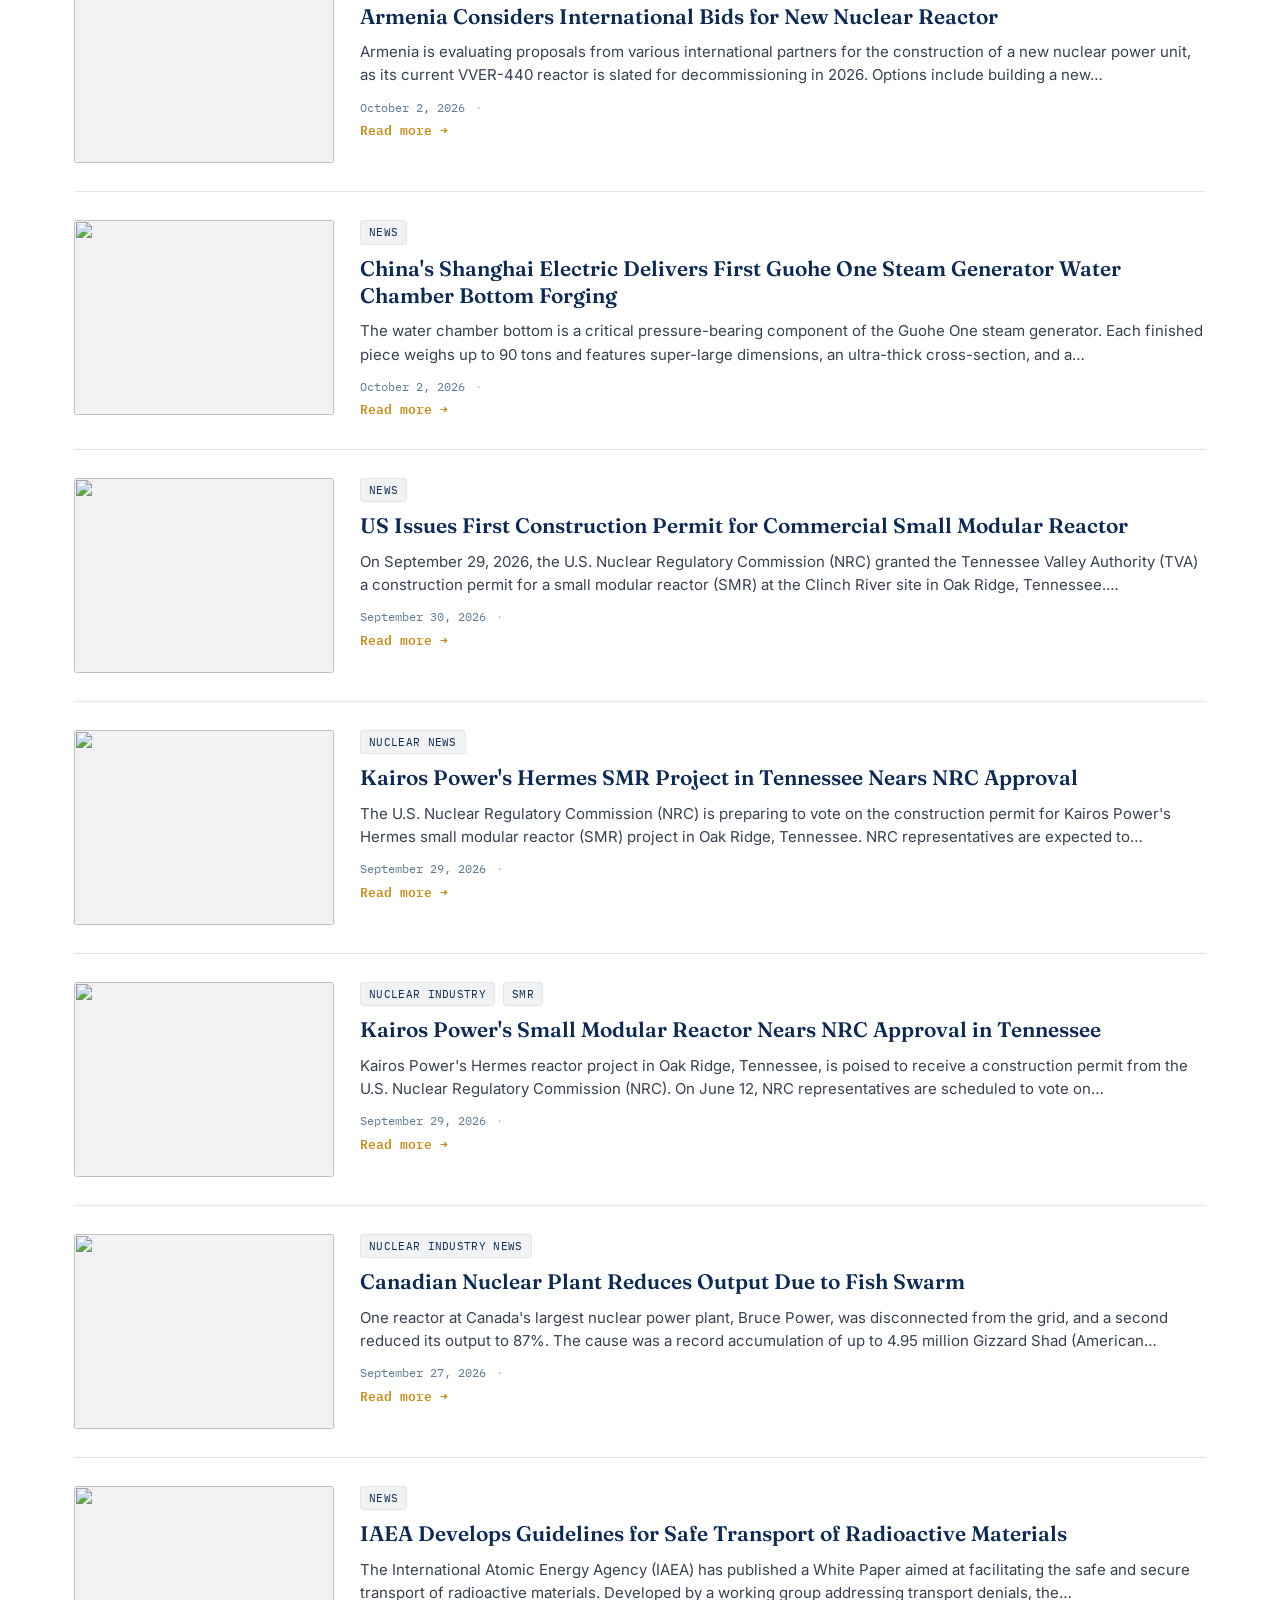
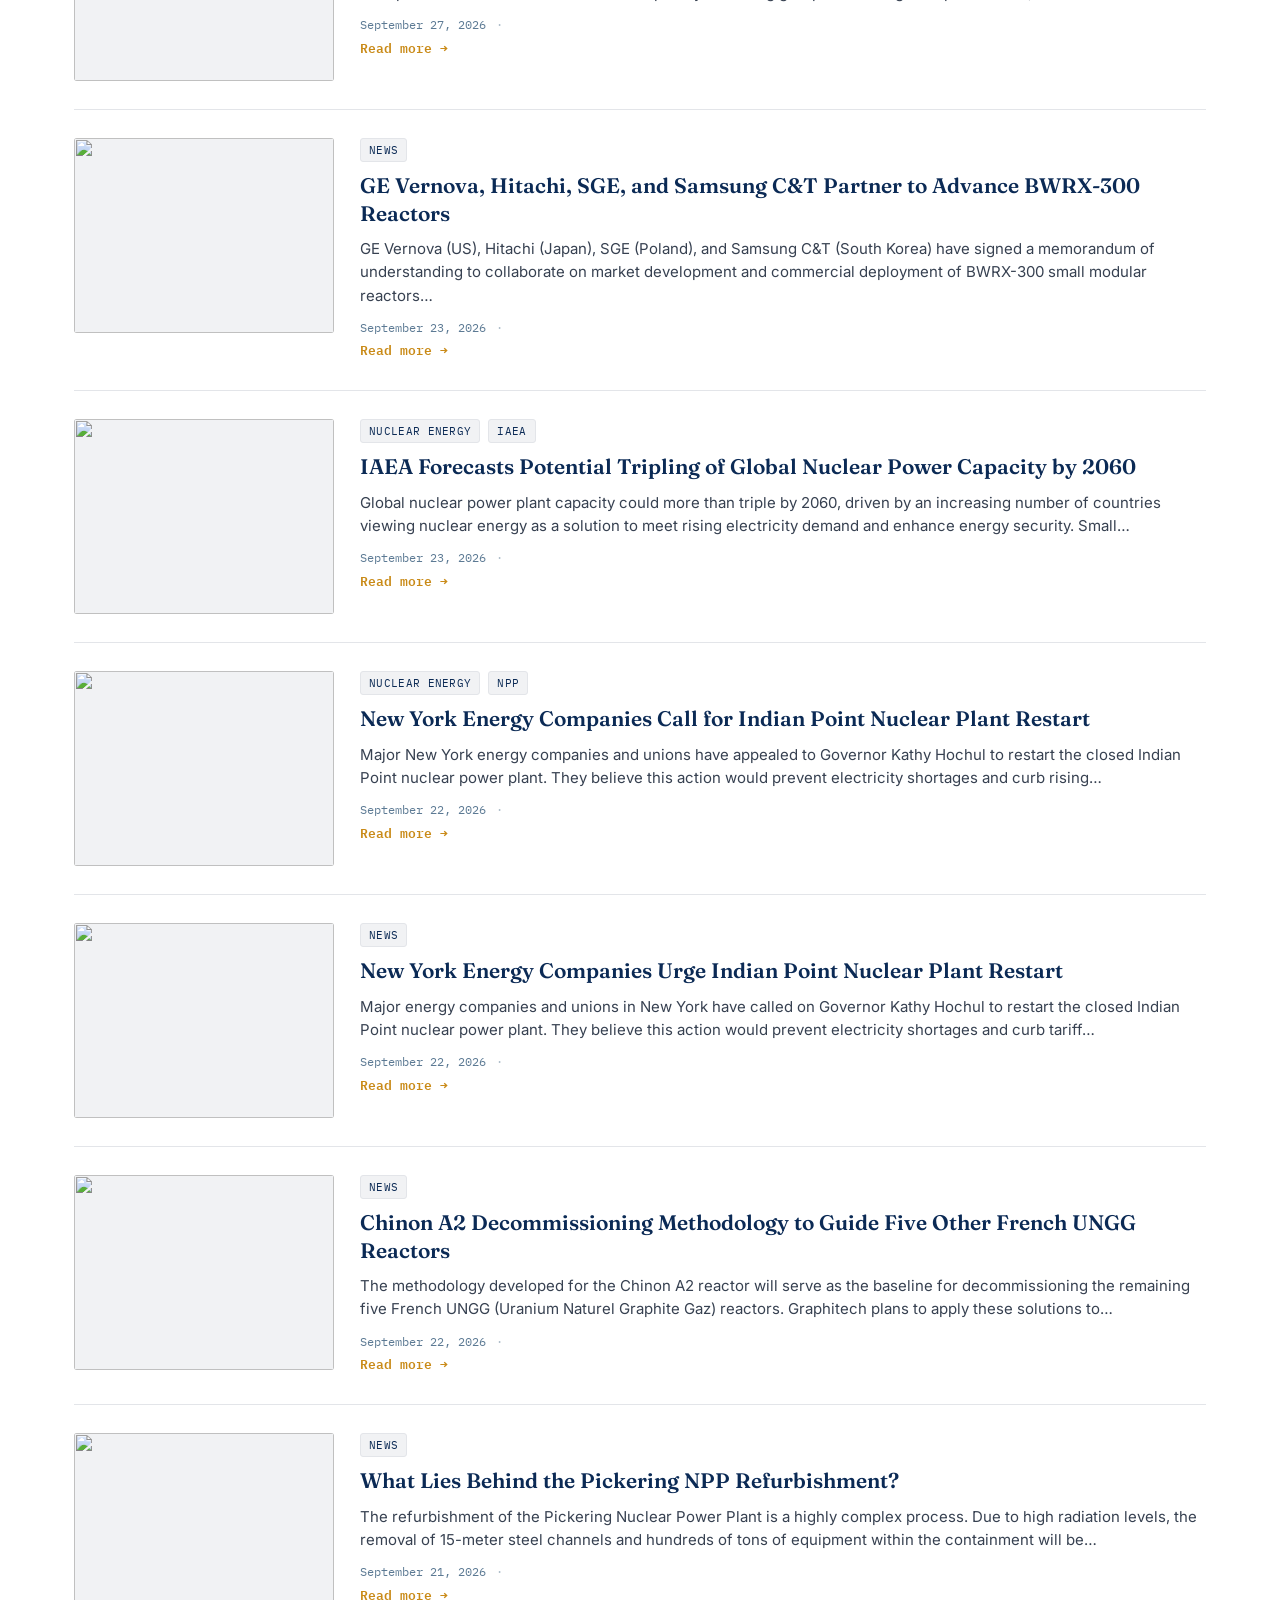
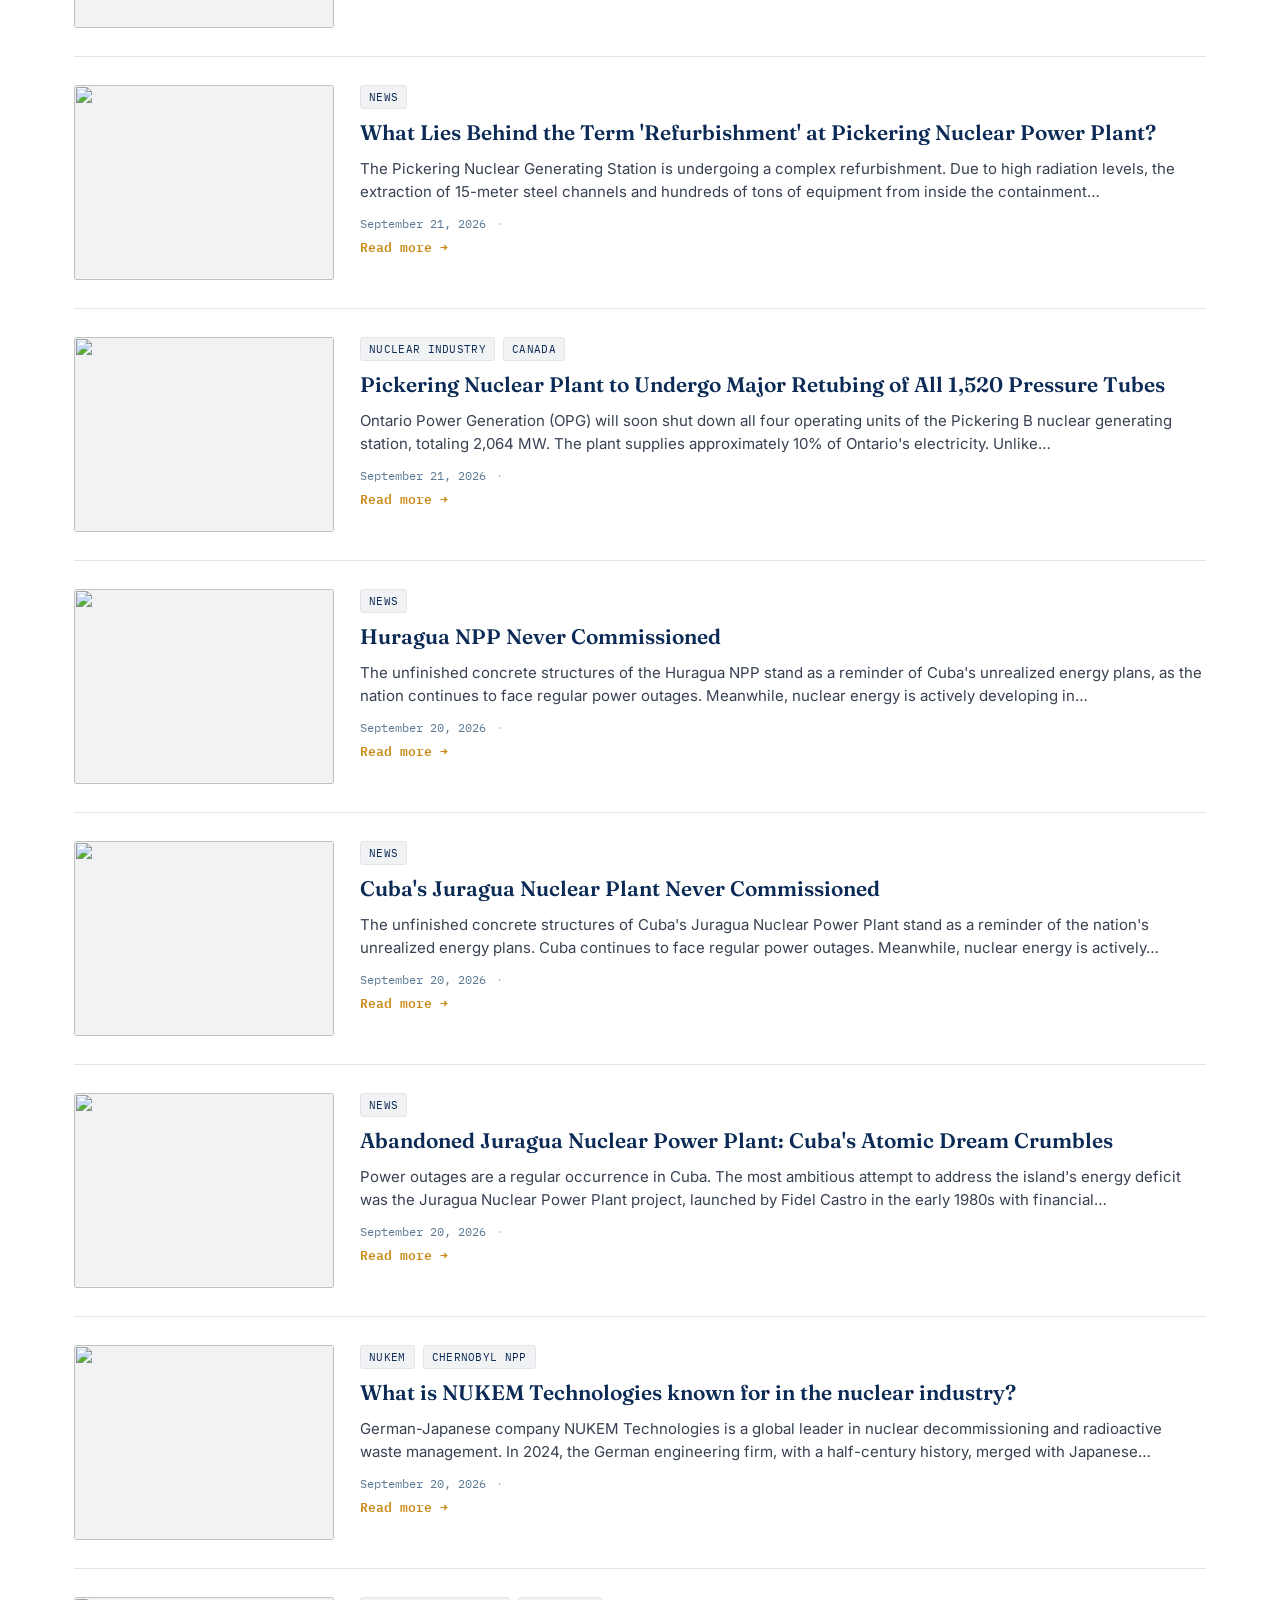
==== commit 9d9c1fdf: "Автопубликация новостей из @nuclearkz" ====
--- a/en/index.html
+++ b/en/index.html
@@ -87,6 +87,30 @@
 
       <div class="feed" id="feed">
         <!-- NEW-POSTS-INSERT-HERE -->
+        <article class="post" id="auto-499926228">
+          <div class="post-media"><img src="assets/tg-499926228-0.jpg" alt=""></div>
+          <div class="post-body">
+            <div class="post-tags"><span class="post-tag">News</span></div>
+            <h3><a href="#auto-499926228">Rosatom to Build Two PEB-100 Floating Power Units in Indonesia with RITM-200M Reactors</a></h3>
+            <p class="post-excerpt">Rosatom plans to deploy two floating power units off the northern coast of Halmahera Island, Indonesia, to provide stable energy for remote industrial and regional consumers. Each Project 23870 (PEB-100) floating power…</p>
+            <p class="post-full">Rosatom plans to deploy two floating power units off the northern coast of Halmahera Island, Indonesia, to provide stable energy for remote industrial and regional consumers. Each Project 23870 (PEB-100) floating power unit will be equipped with the latest RITM-200M reactor, an evolution of Rosatom&#x27;s icebreaker reactors. Each unit will have a displacement of 21,400 tons, measuring 120m in length, 32.4m in width, and 6m in draft. The first megawatts of electricity for Indonesian consumers are expected within five years of the commercial power supply contract&#x27;s entry into force. The PEB-100 line was specifically developed by Rosatom for Global South markets, which urgently require clean, independent, and flexible generation without reliance on land-based main grids.</p>
+            <div class="meta"><span>October 17, 2026</span><span class="dot">·</span><span class="views-count" data-post="auto-499926228"></span></div>
+            <button class="read-more" data-target="auto-499926228">Read more →</button>
+          </div>
+        </article>
+
+        <article class="post" id="auto-499926227">
+          <div class="post-media"><img src="assets/card-orbit.svg" alt=""></div>
+          <div class="post-body">
+            <div class="post-tags"><span class="post-tag">News</span></div>
+            <h3><a href="#auto-499926227">Rosatom in Talks with DP World on Arctic Transit Routes</a></h3>
+            <p class="post-excerpt">Rosatom is negotiating with DP World, a major UAE port operator, to jointly develop transit routes and infrastructure for the Northern Sea Route (NSR). The collaboration leverages the capabilities of Delo Group, in…</p>
+            <p class="post-full">Rosatom is negotiating with DP World, a major UAE port operator, to jointly develop transit routes and infrastructure for the Northern Sea Route (NSR). The collaboration leverages the capabilities of Delo Group, in which Rosatom holds a 49% stake. Delo Group&#x27;s port terminals and multimodal assets serve as a crucial link connecting Arctic transit with international logistics corridors. Amid risks in the Red Sea, the Arctic route significantly reduces cargo delivery times from Asia to Europe – almost by half compared to traditional southern sea routes. This project combines Arab investment and DP World&#x27;s expertise with Rosatom&#x27;s icebreaker fleet and Delo Group&#x27;s transport and logistics capabilities.</p>
+            <div class="meta"><span>October 17, 2026</span><span class="dot">·</span><span class="views-count" data-post="auto-499926227"></span></div>
+            <button class="read-more" data-target="auto-499926227">Read more →</button>
+          </div>
+        </article>
+
         <article class="post" id="auto-499926226">
           <div class="post-media"><img src="assets/card-orbit.svg" alt=""></div>
           <div class="post-body">
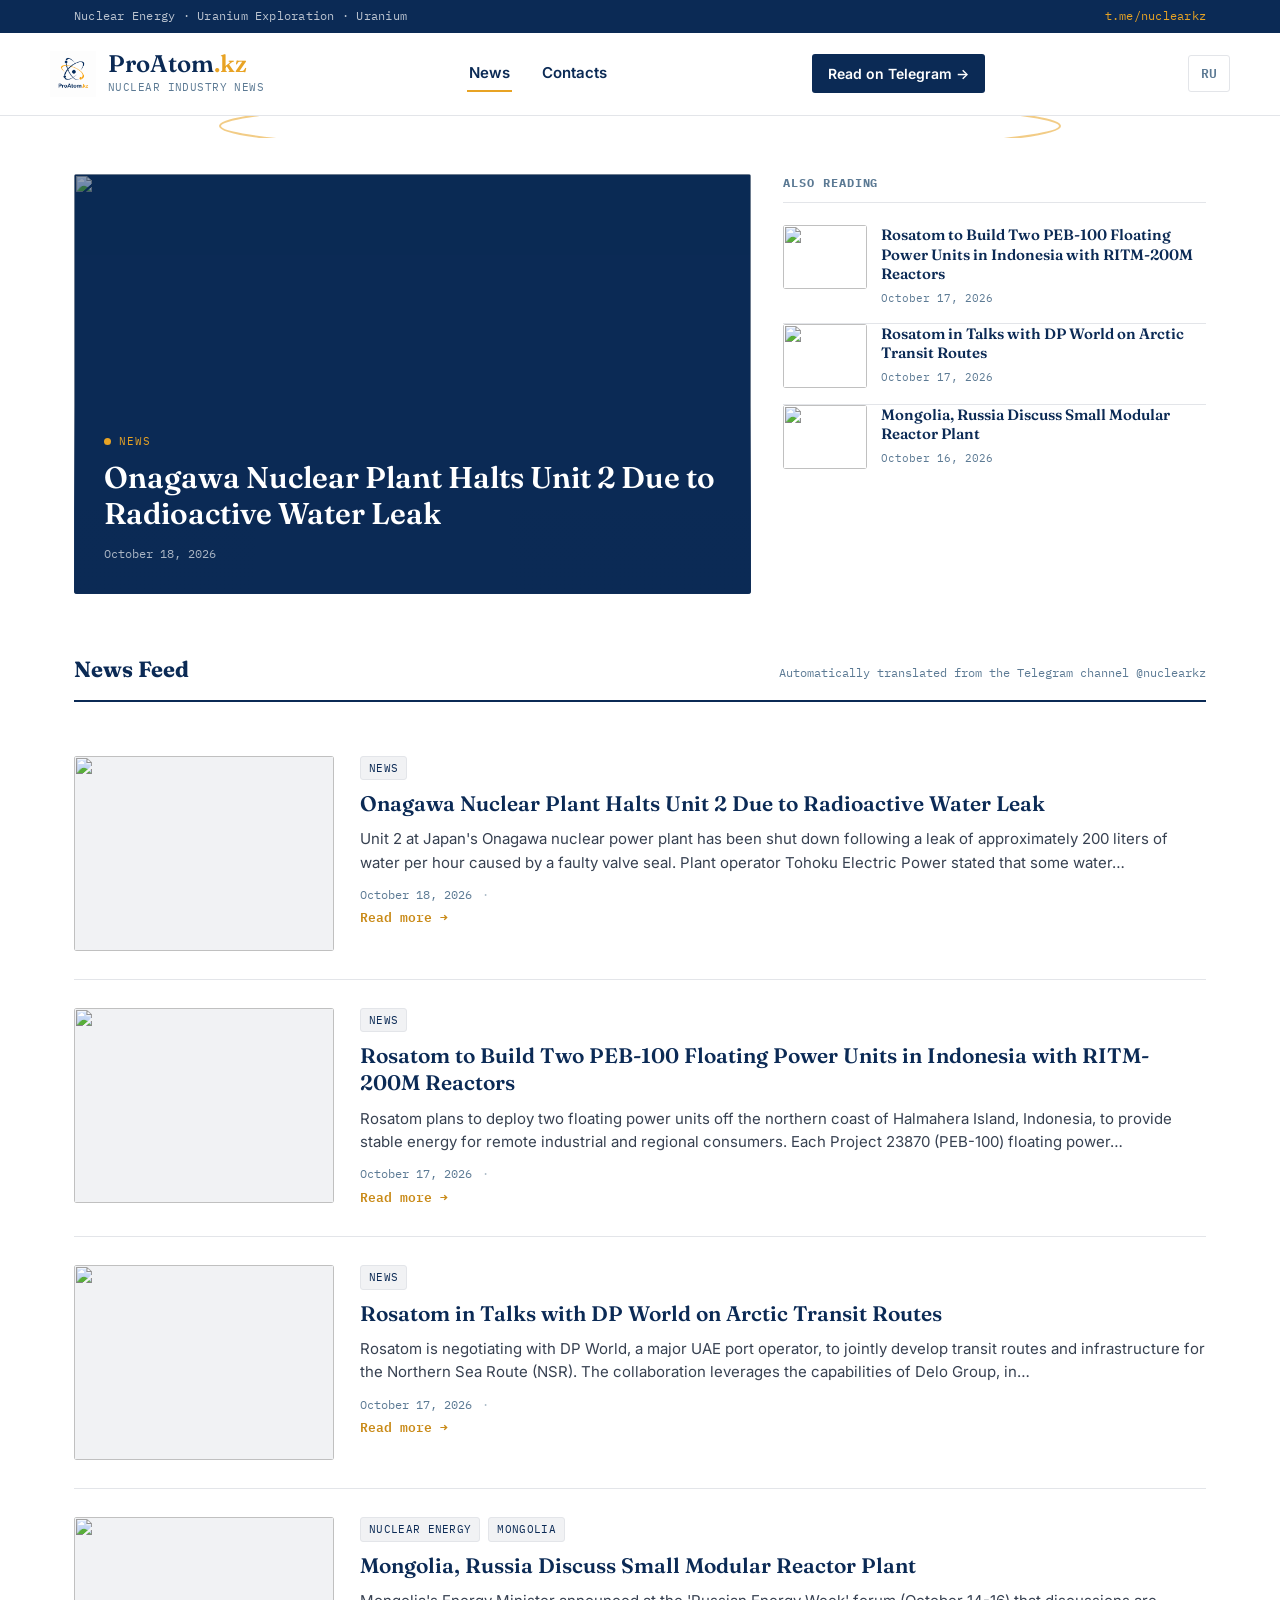
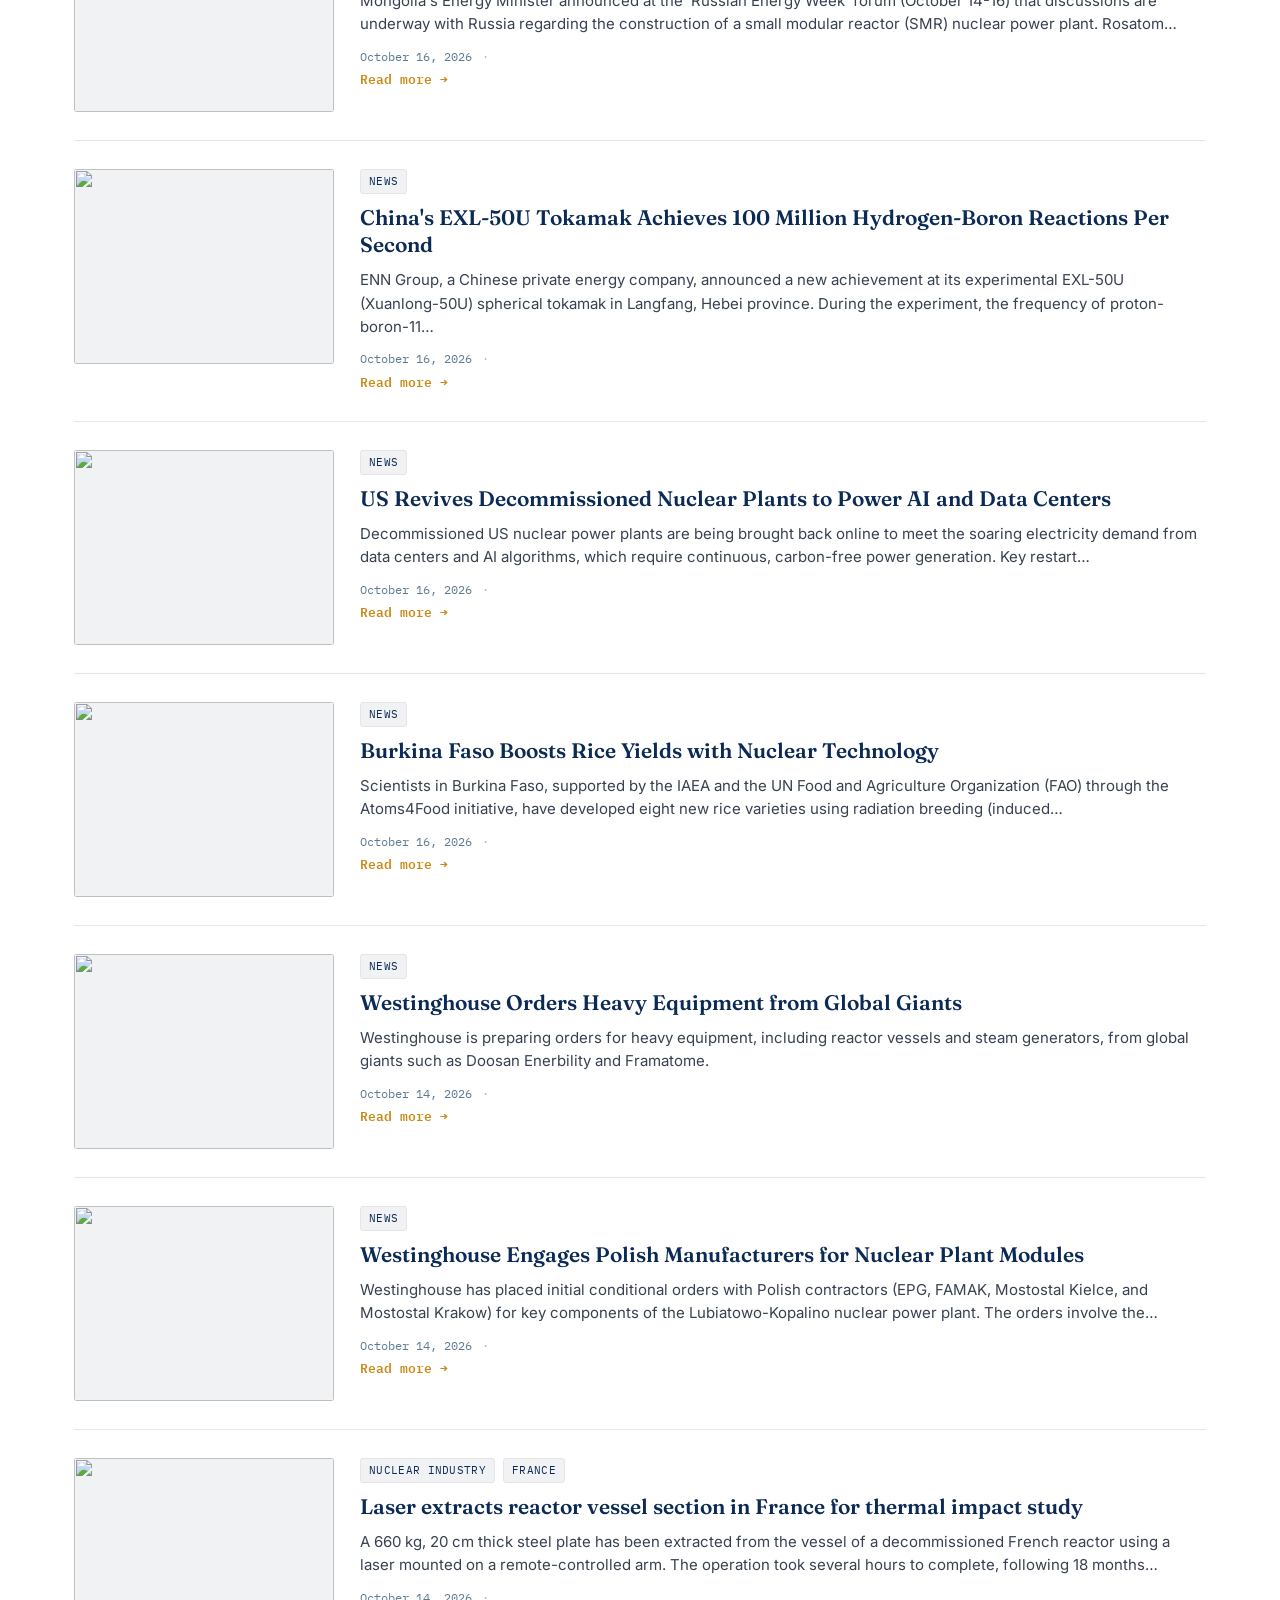
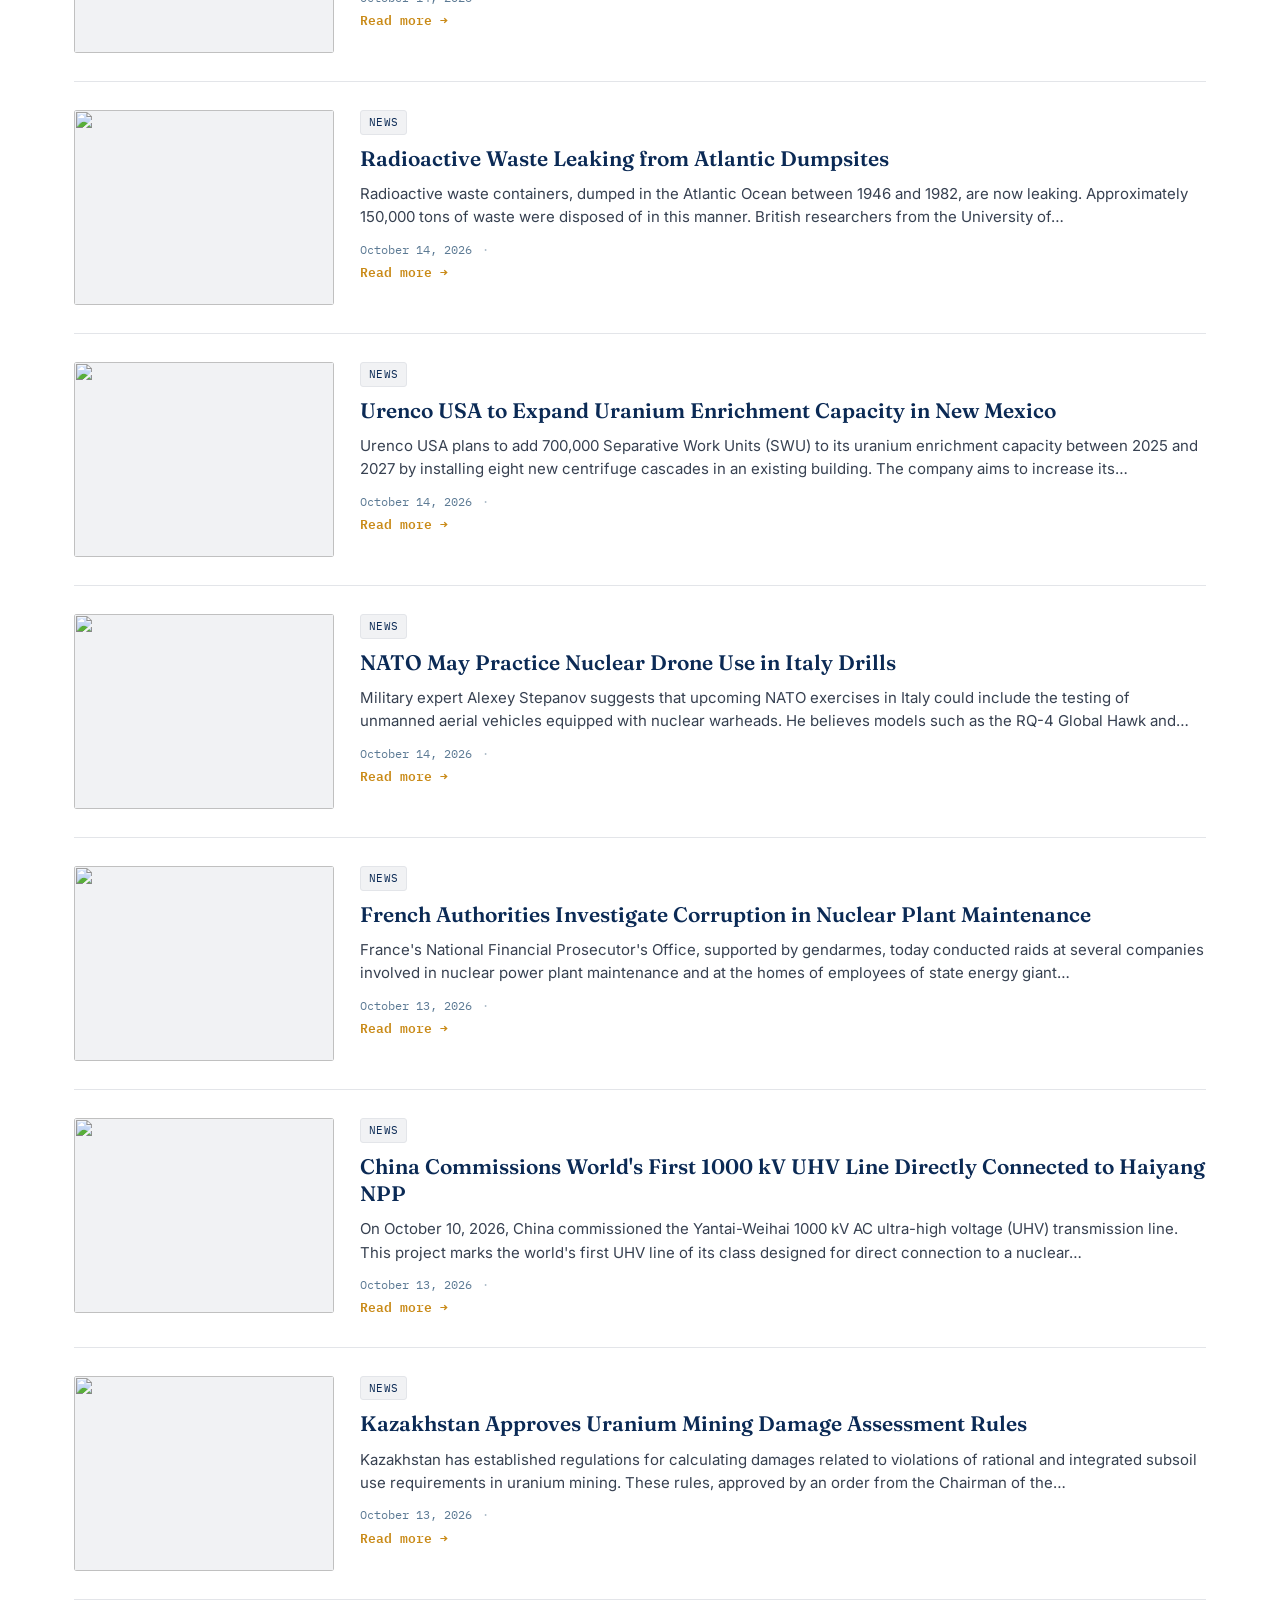
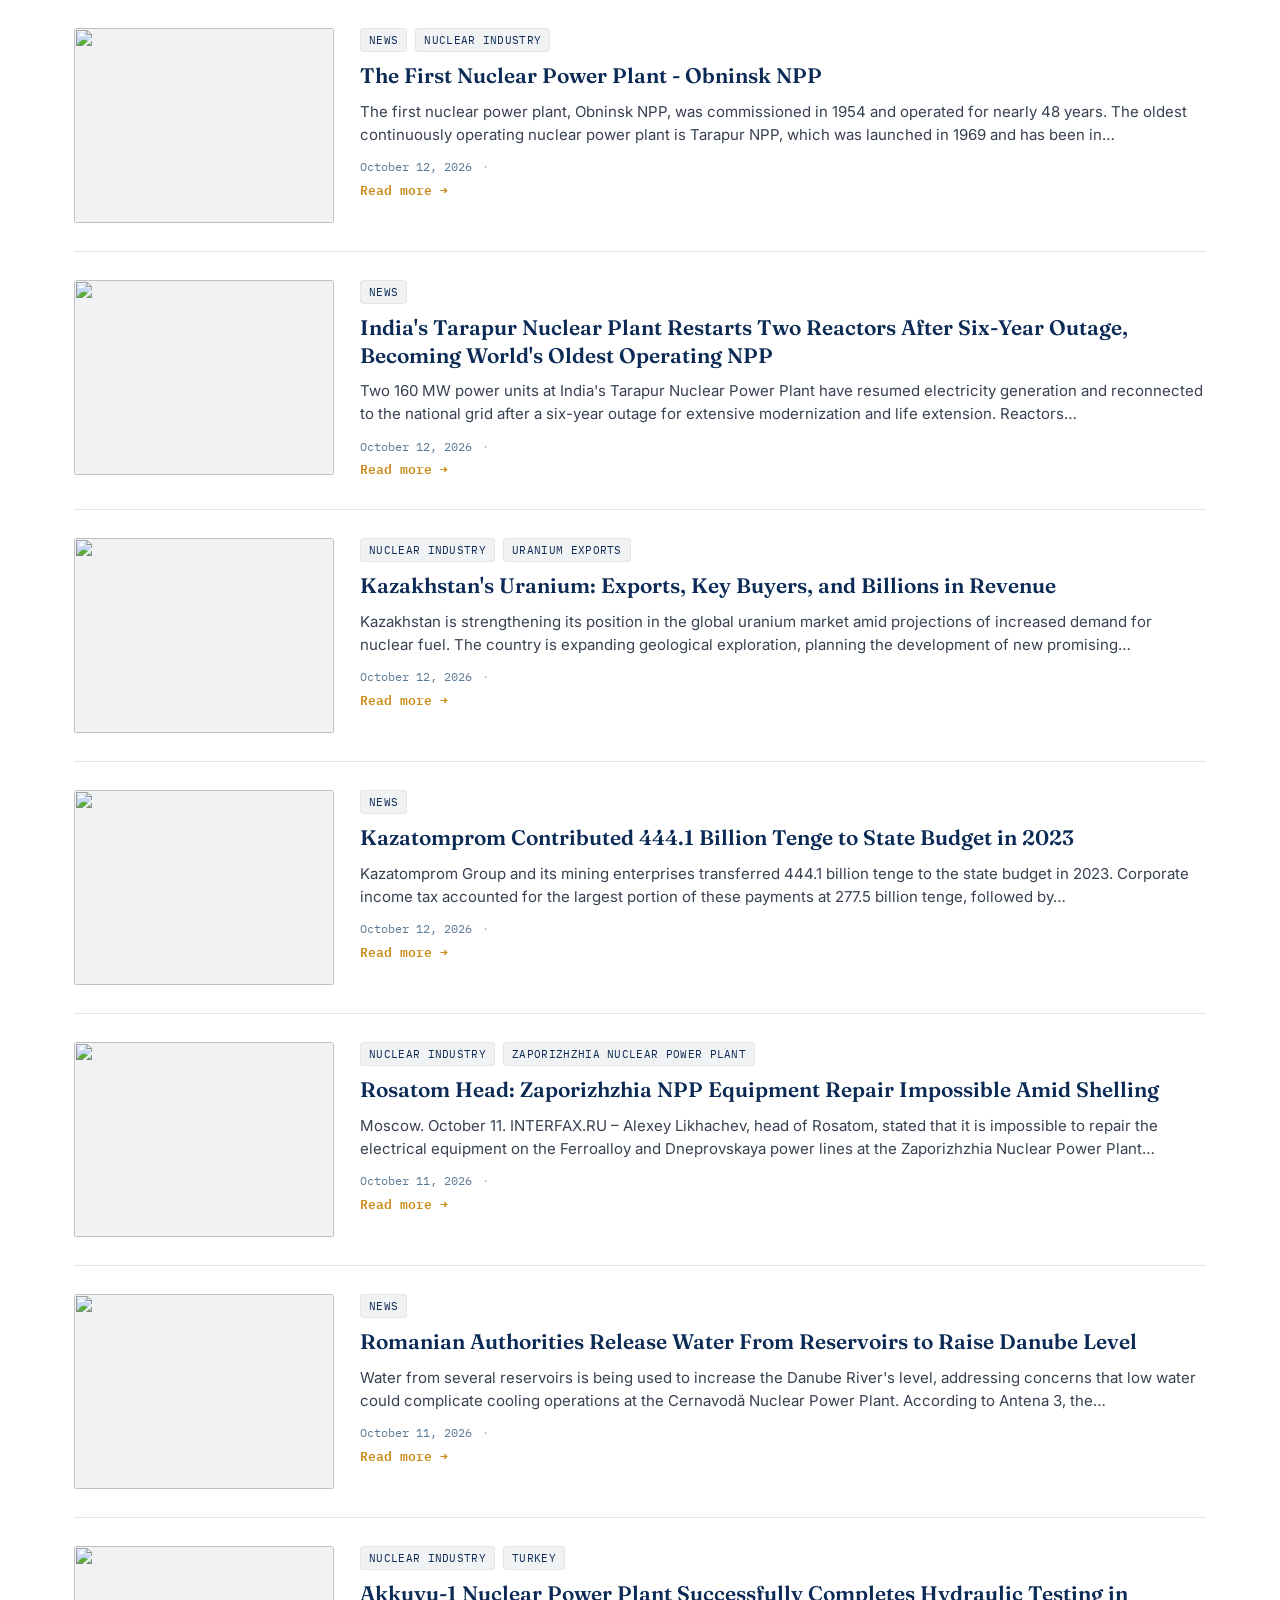
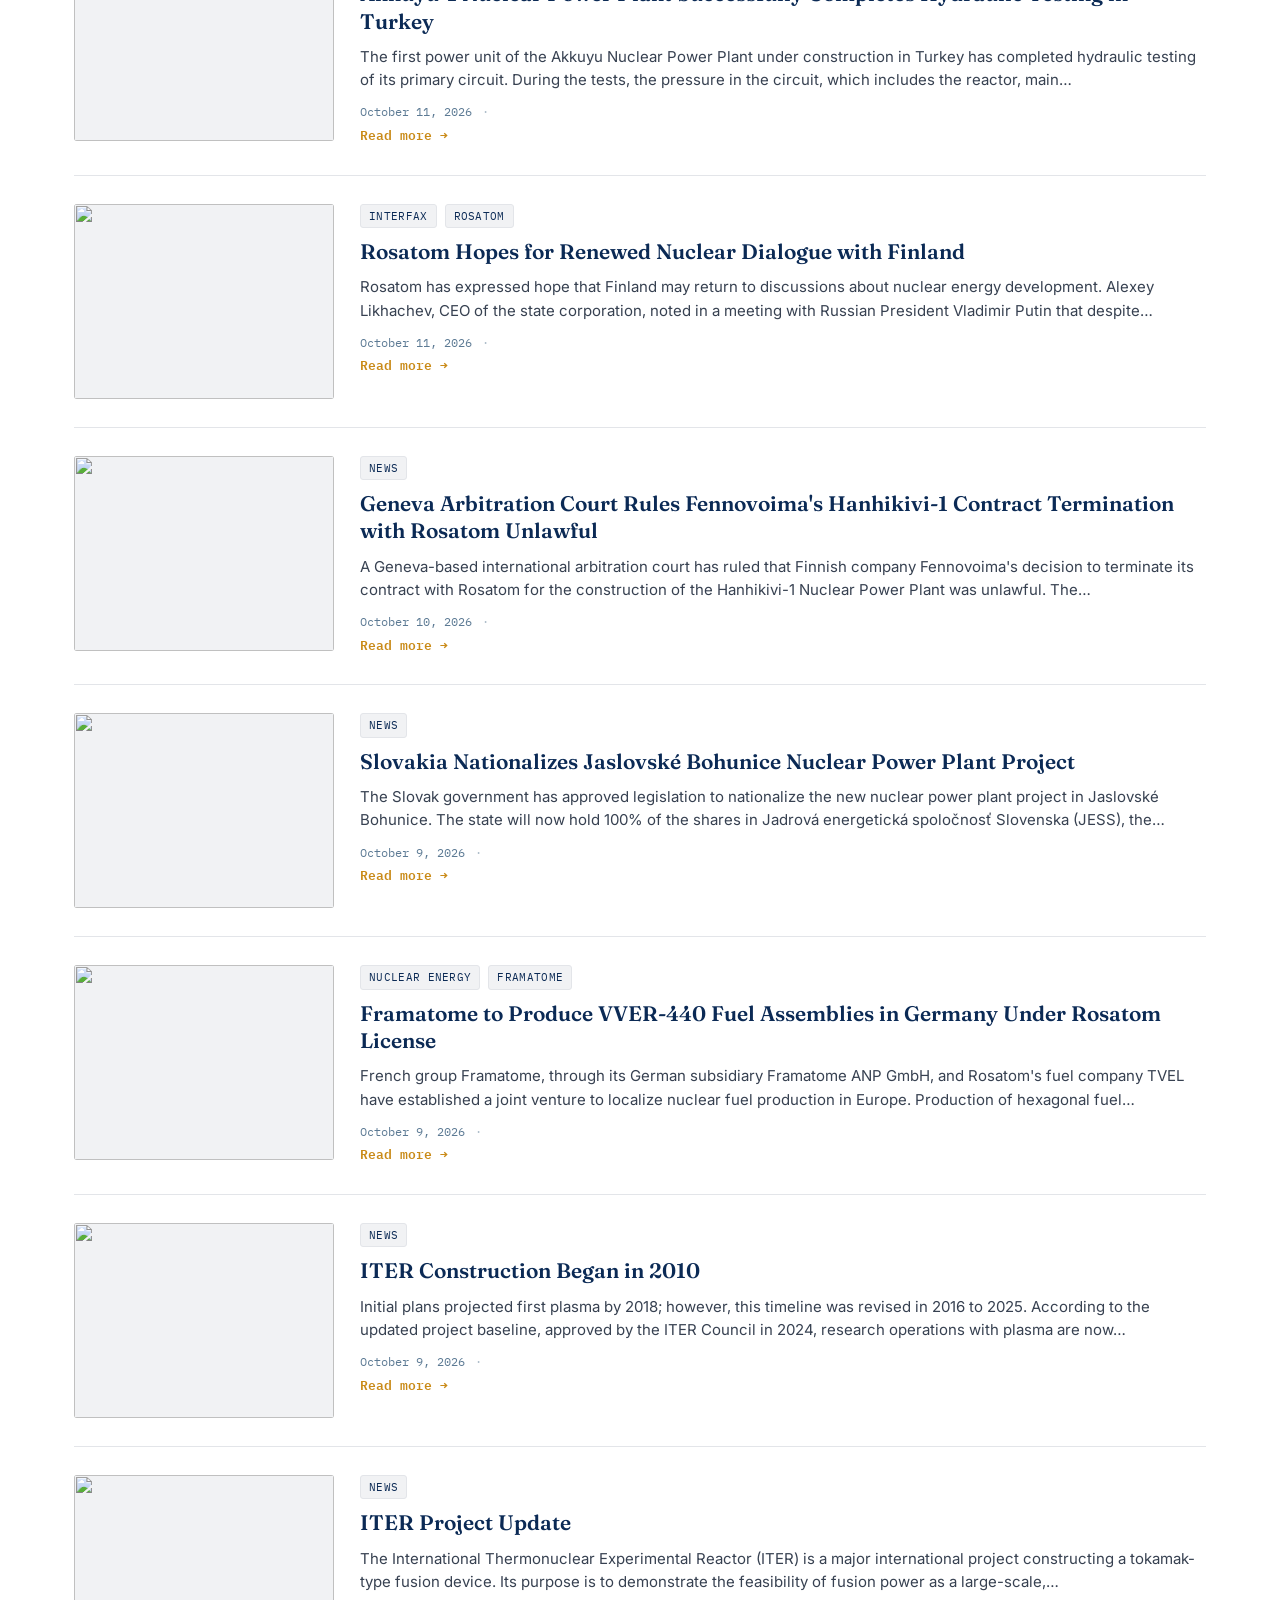
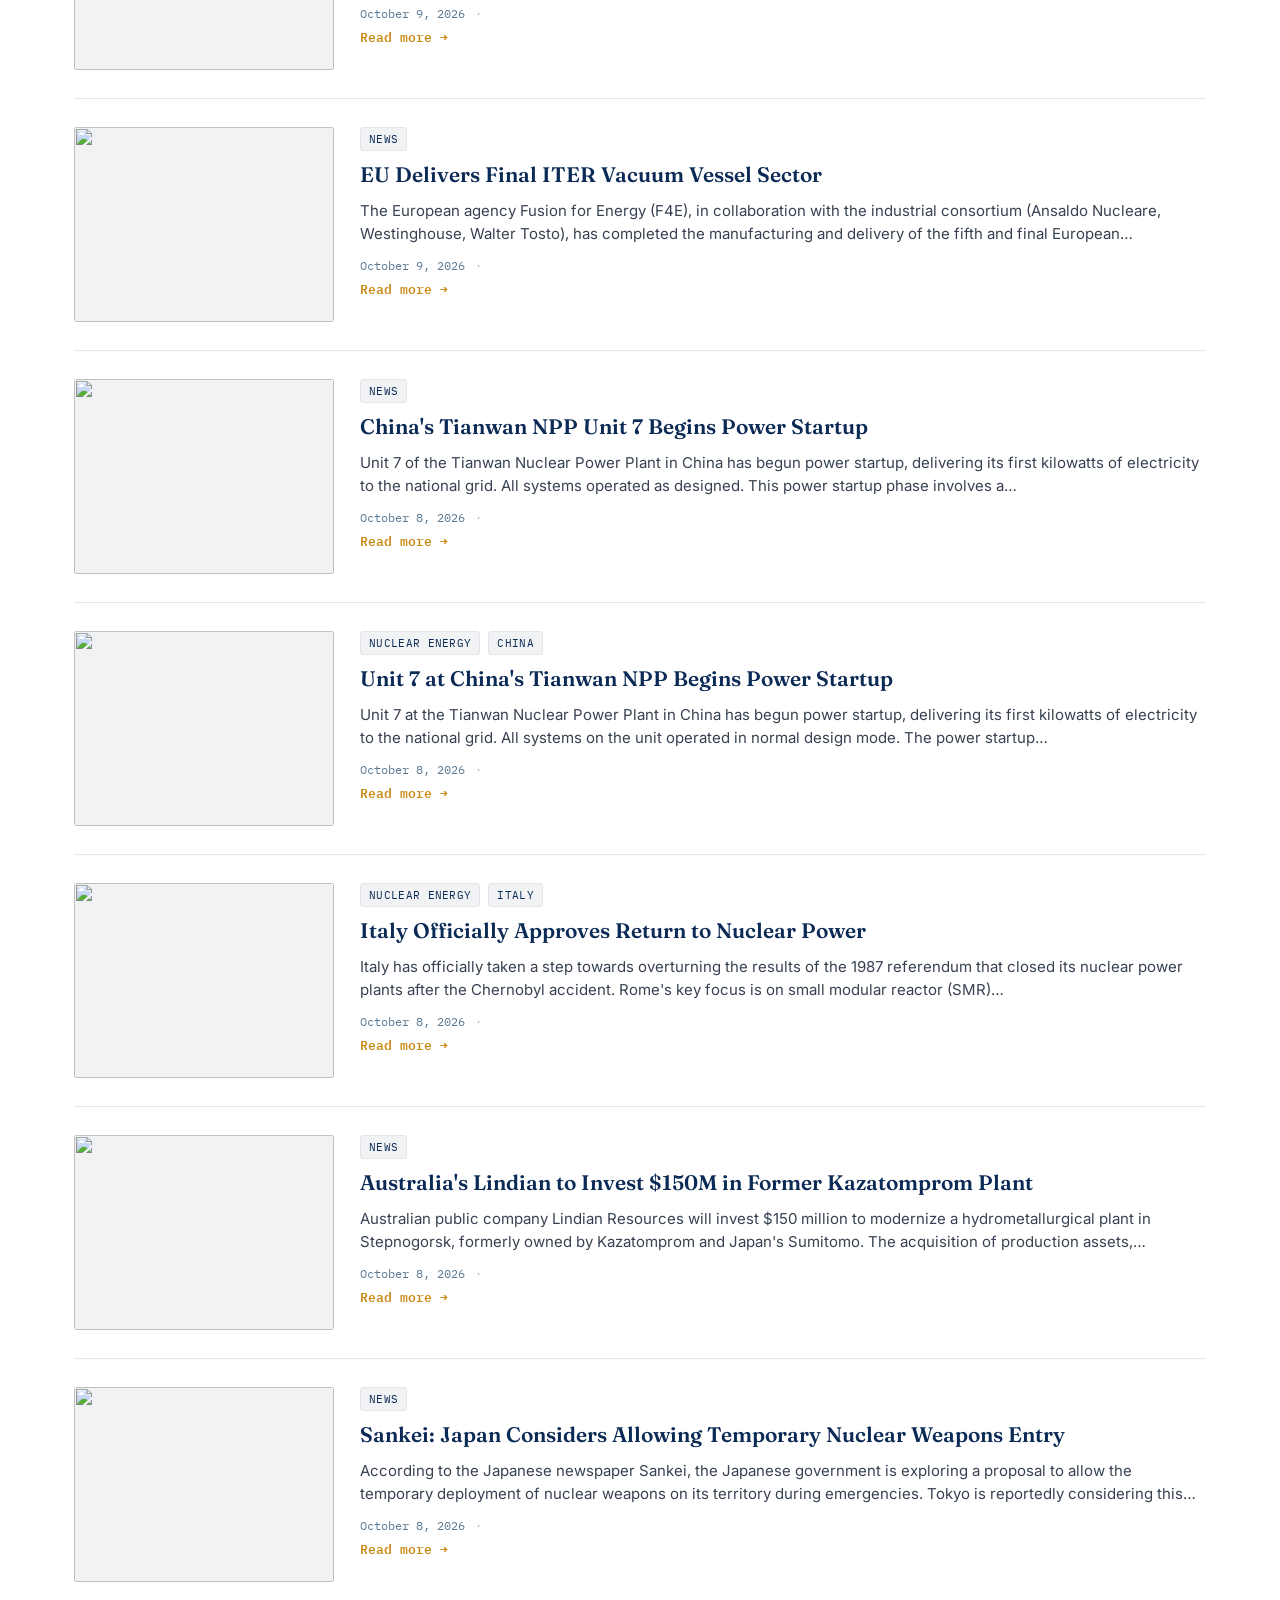
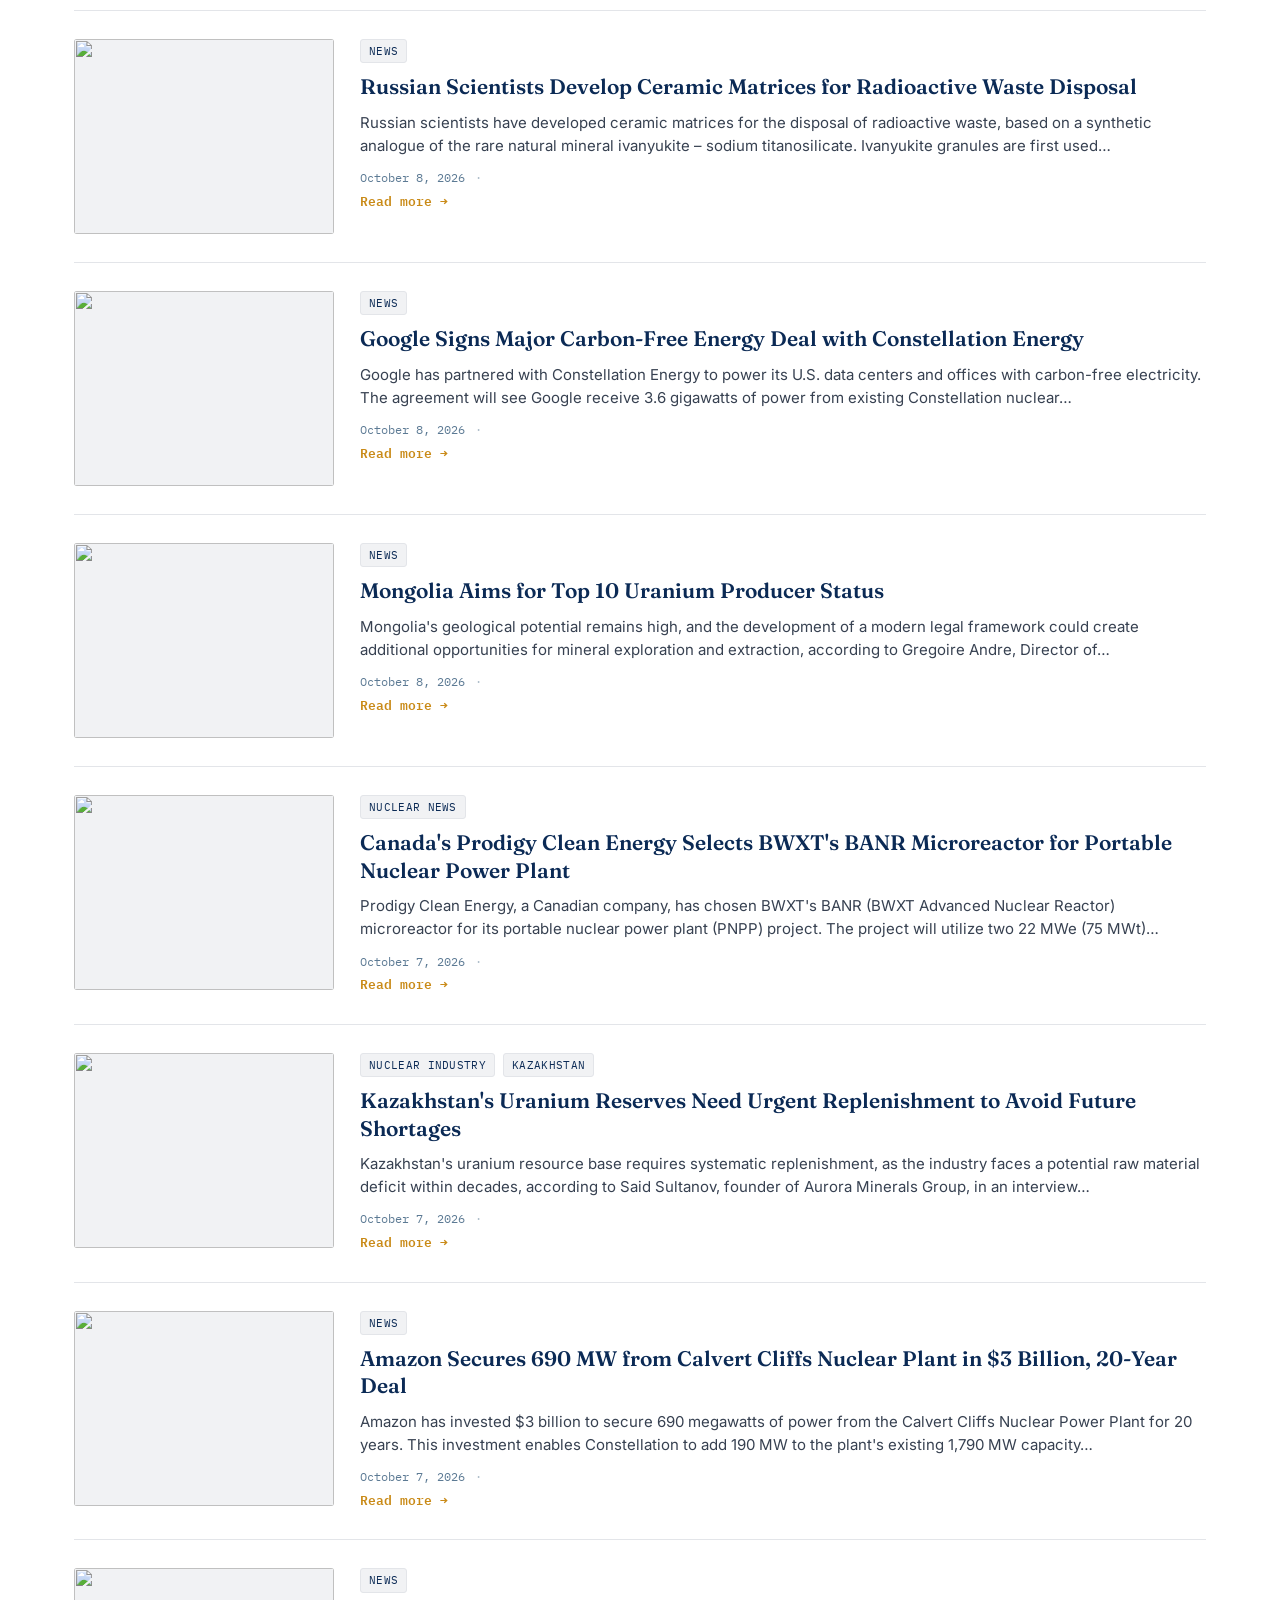
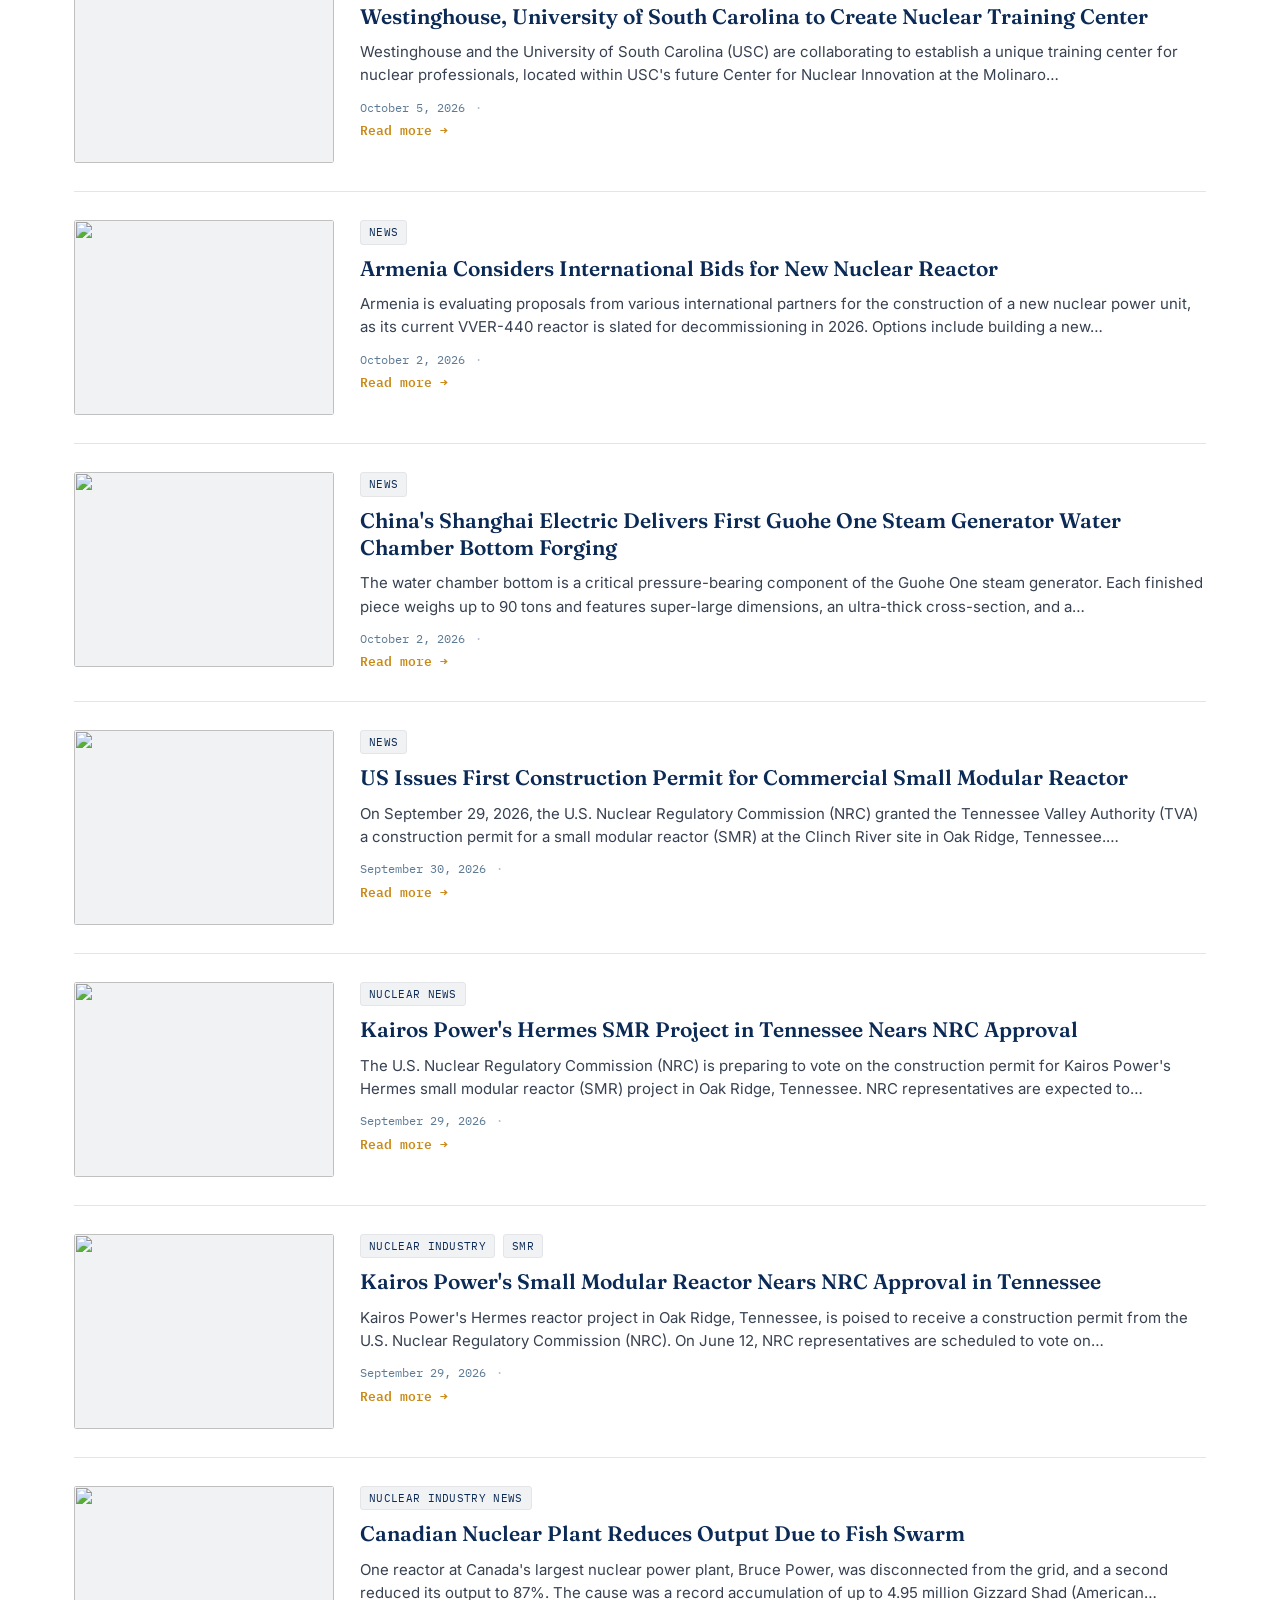
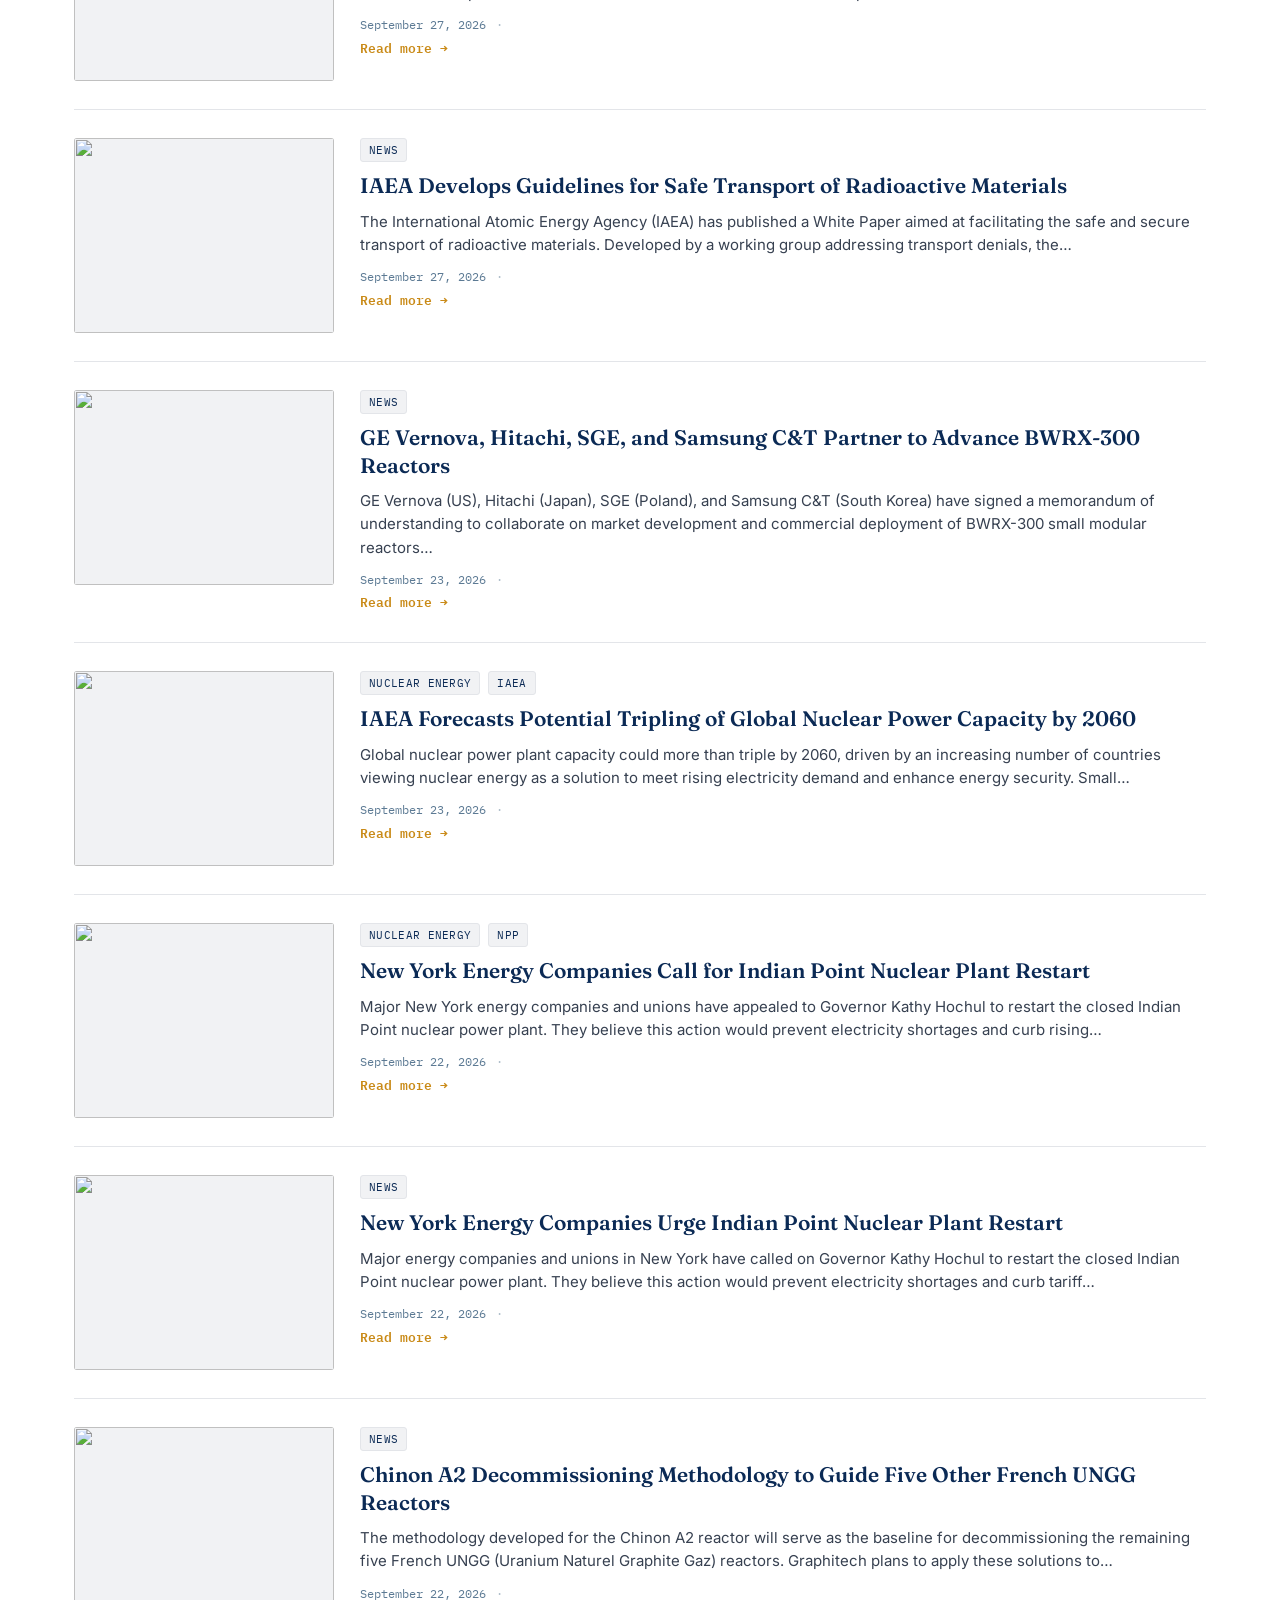
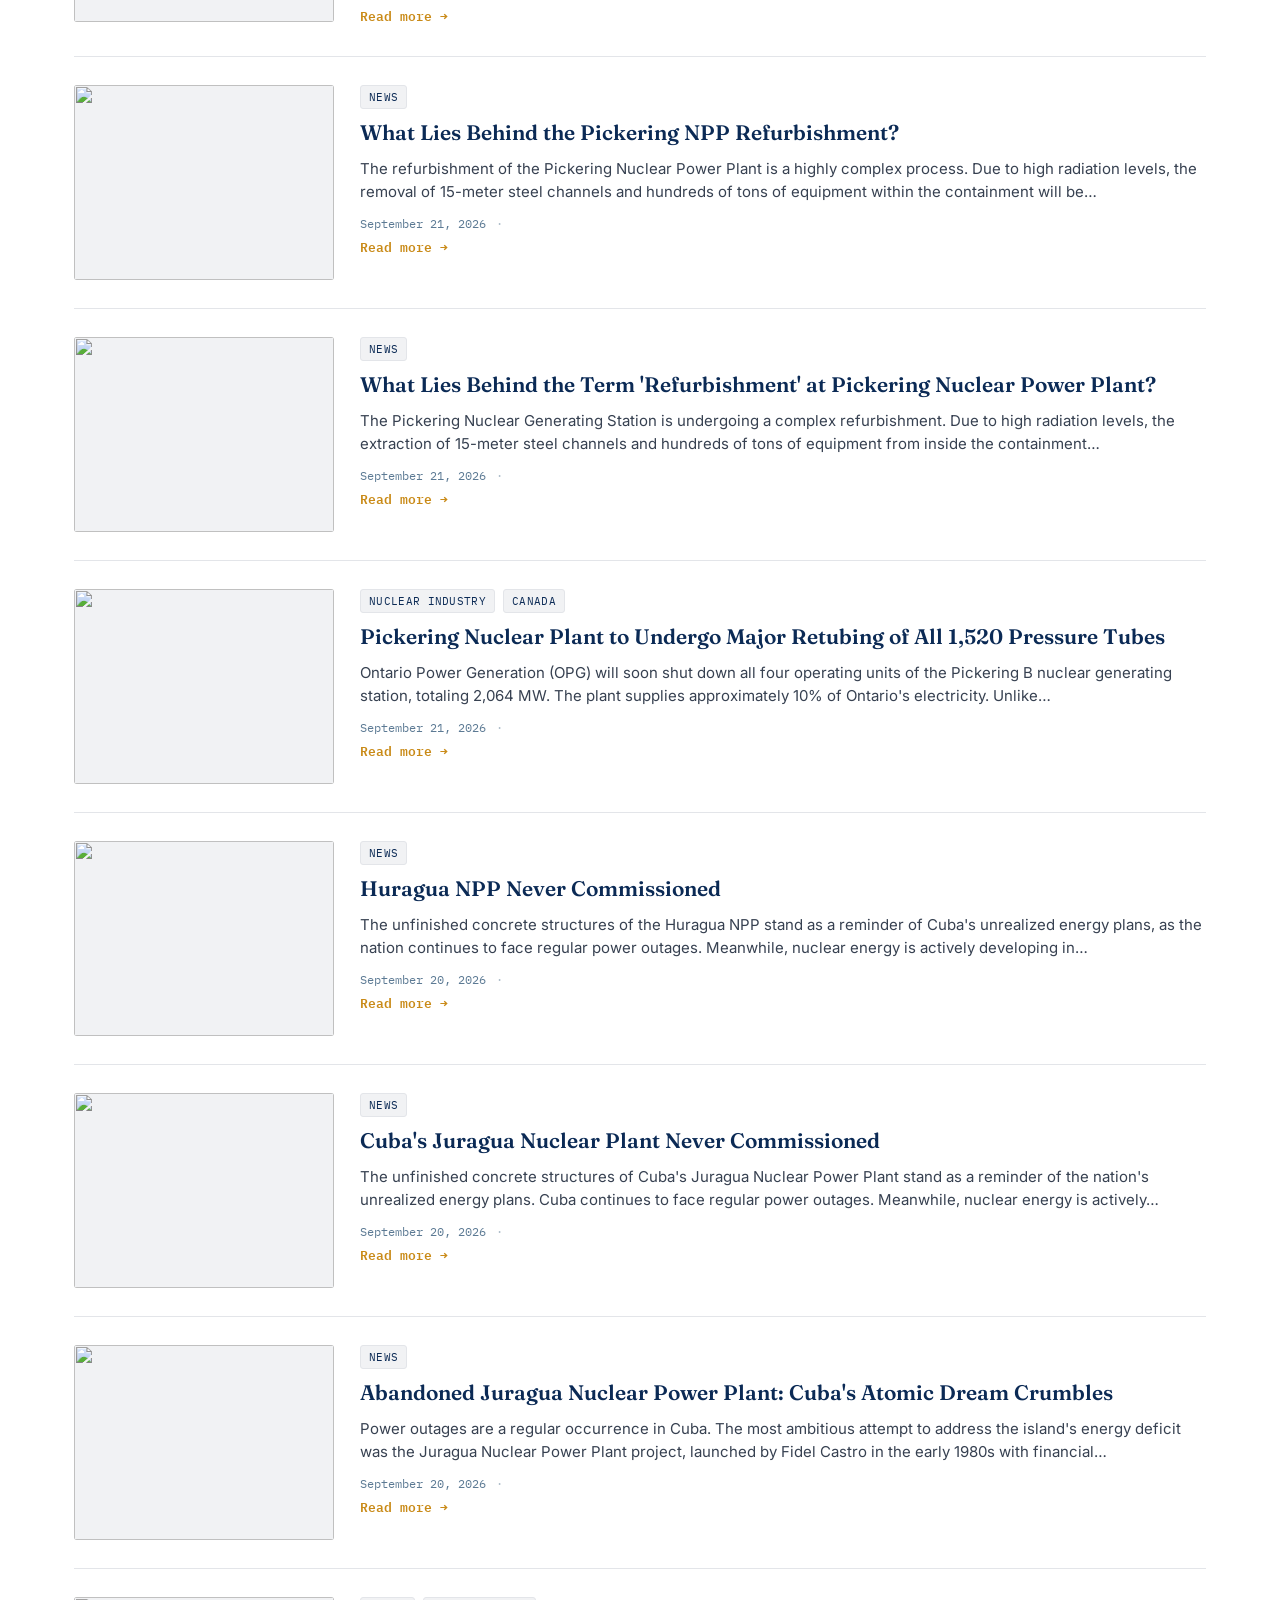
==== commit 36da905e: "Автопубликация новостей из @nuclearkz" ====
--- a/en/index.html
+++ b/en/index.html
@@ -87,6 +87,18 @@
 
       <div class="feed" id="feed">
         <!-- NEW-POSTS-INSERT-HERE -->
+        <article class="post" id="auto-499926229">
+          <div class="post-media"><img src="assets/tg-499926229-0.jpg" alt=""></div>
+          <div class="post-body">
+            <div class="post-tags"><span class="post-tag">News</span></div>
+            <h3><a href="#auto-499926229">Onagawa Nuclear Plant Halts Unit 2 Due to Radioactive Water Leak</a></h3>
+            <p class="post-excerpt">Unit 2 at Japan&#x27;s Onagawa nuclear power plant has been shut down following a leak of approximately 200 liters of water per hour caused by a faulty valve seal. Plant operator Tohoku Electric Power stated that some water…</p>
+            <p class="post-full">Unit 2 at Japan&#x27;s Onagawa nuclear power plant has been shut down following a leak of approximately 200 liters of water per hour caused by a faulty valve seal. Plant operator Tohoku Electric Power stated that some water entered a drainage ditch but assured that the leak had no environmental impact. The incident occurred shortly after the unit restarted in early November 2023, ending a 12-year hiatus. In October 2024, Onagawa&#x27;s Unit 2 became the first reactor in eastern Japan to resume operation since the Fukushima-1 accident.</p>
+            <div class="meta"><span>October 18, 2026</span><span class="dot">·</span><span class="views-count" data-post="auto-499926229"></span></div>
+            <button class="read-more" data-target="auto-499926229">Read more →</button>
+          </div>
+        </article>
+
         <article class="post" id="auto-499926228">
           <div class="post-media"><img src="assets/tg-499926228-0.jpg" alt=""></div>
           <div class="post-body">
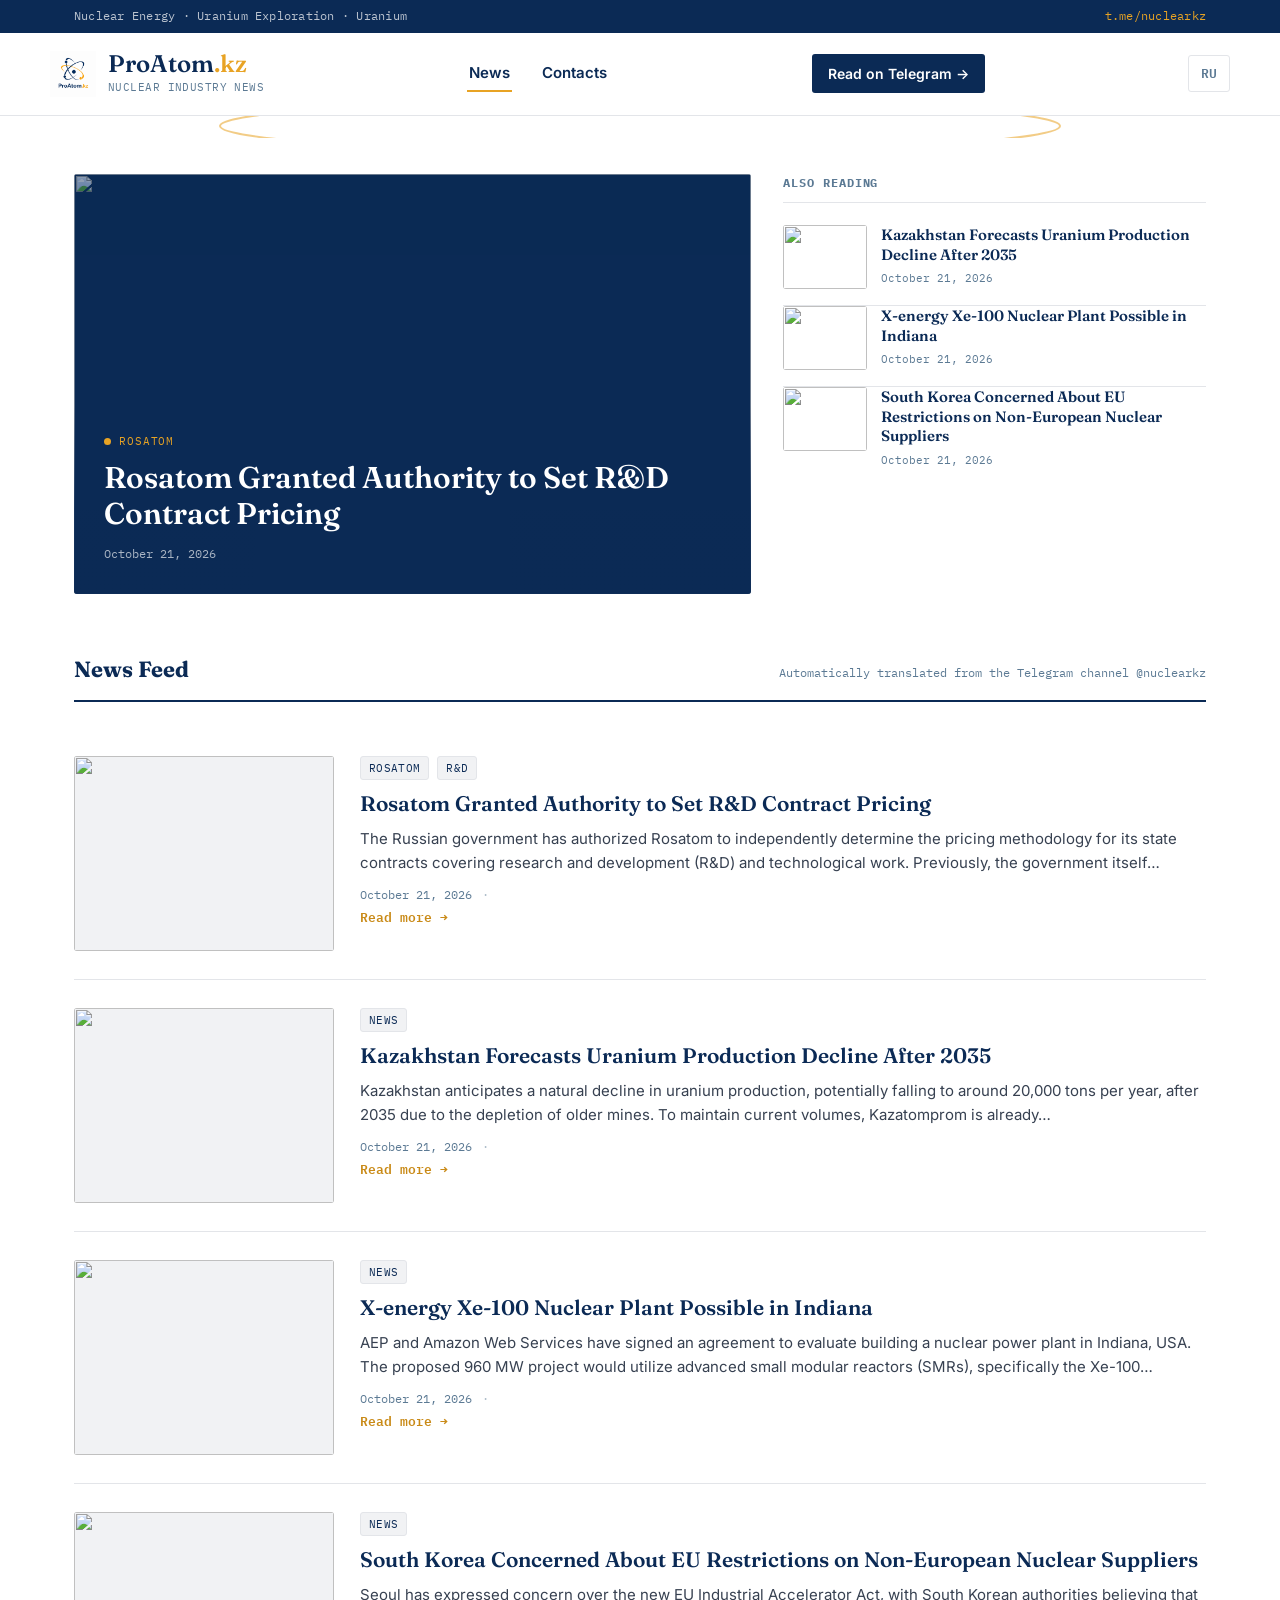
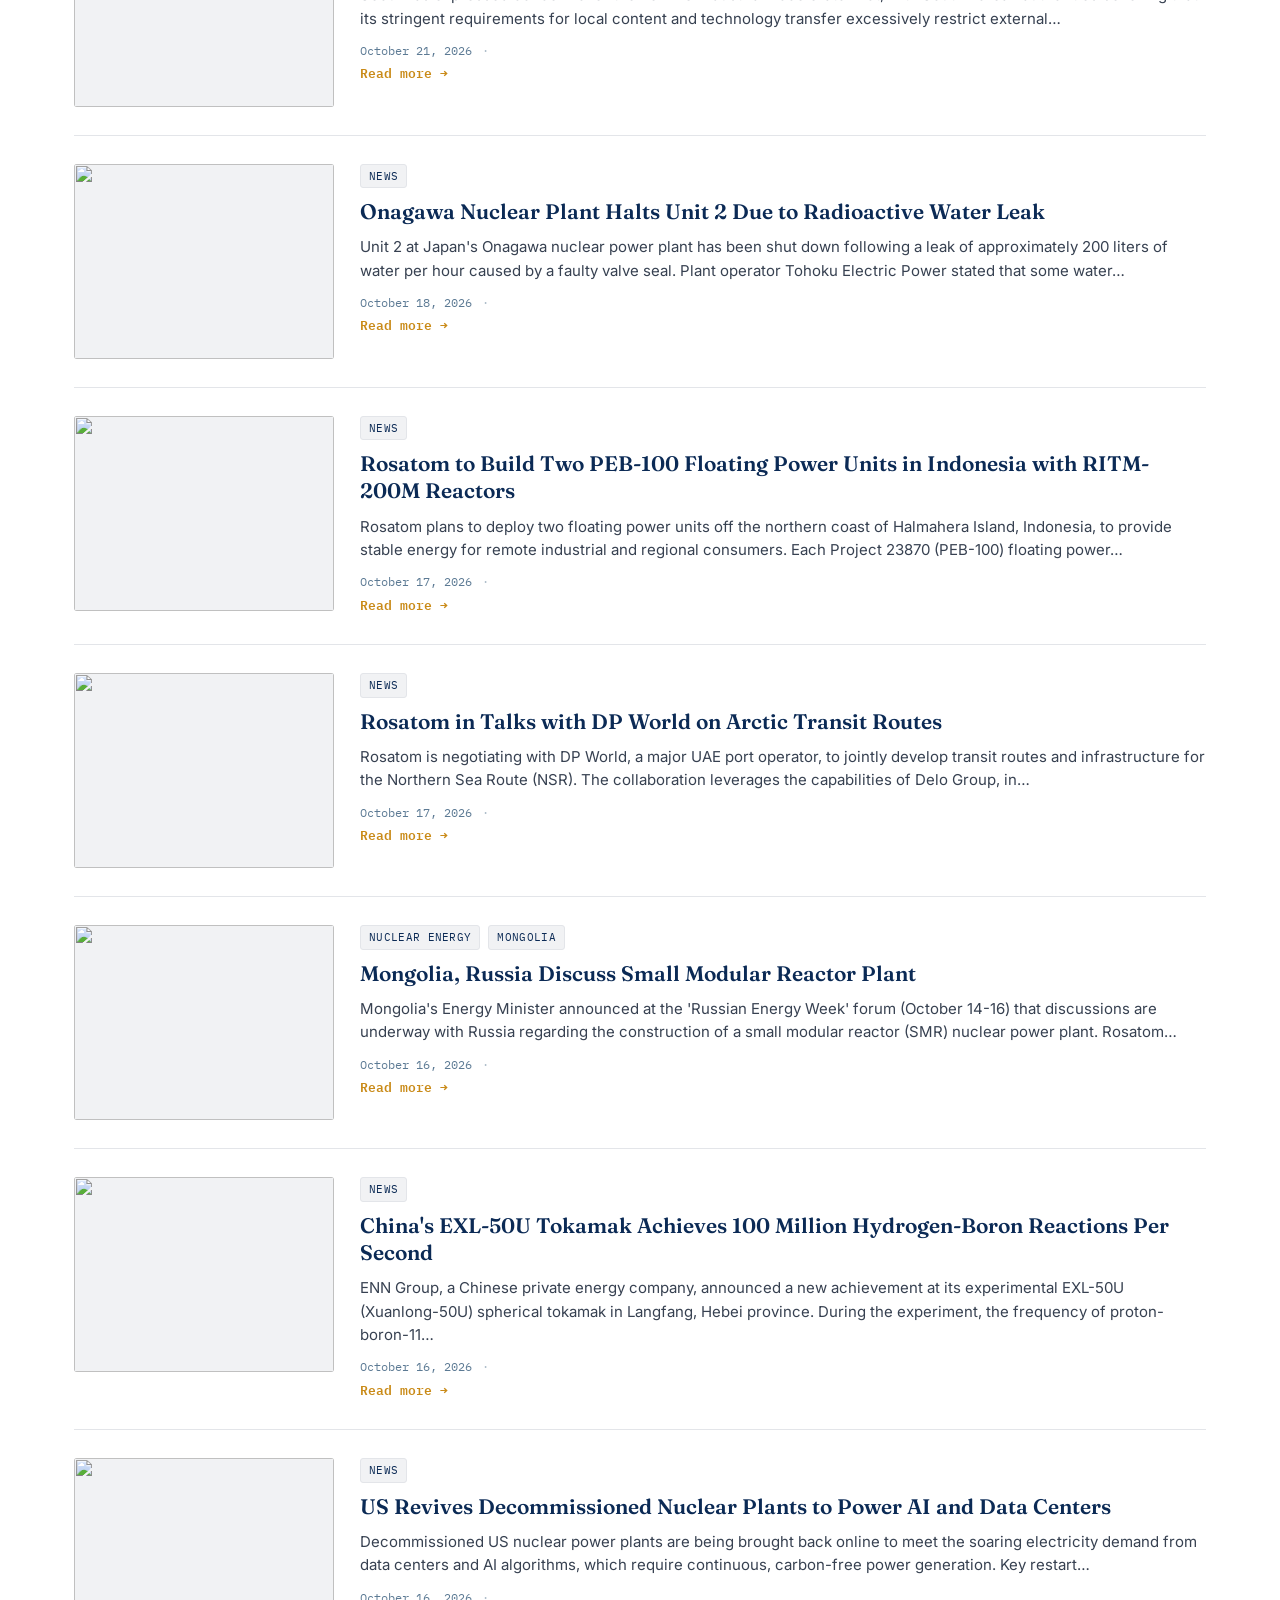
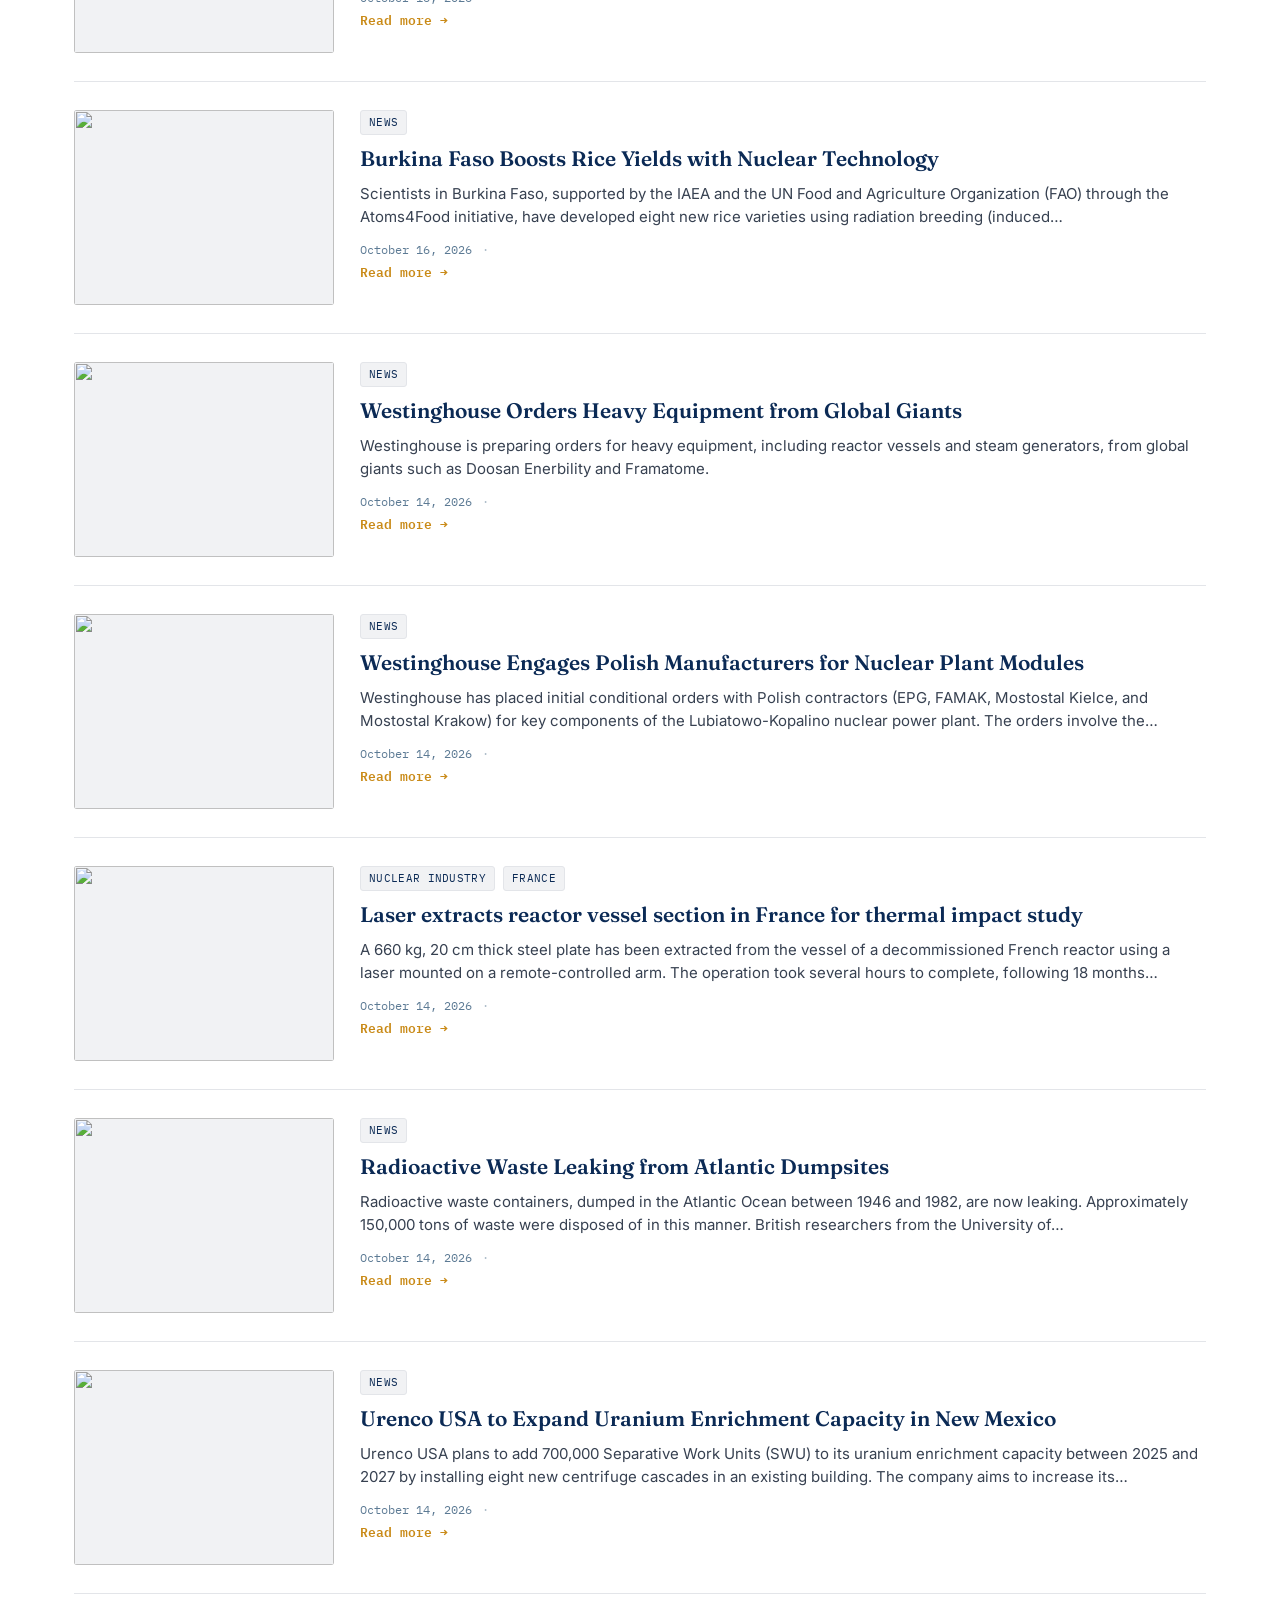
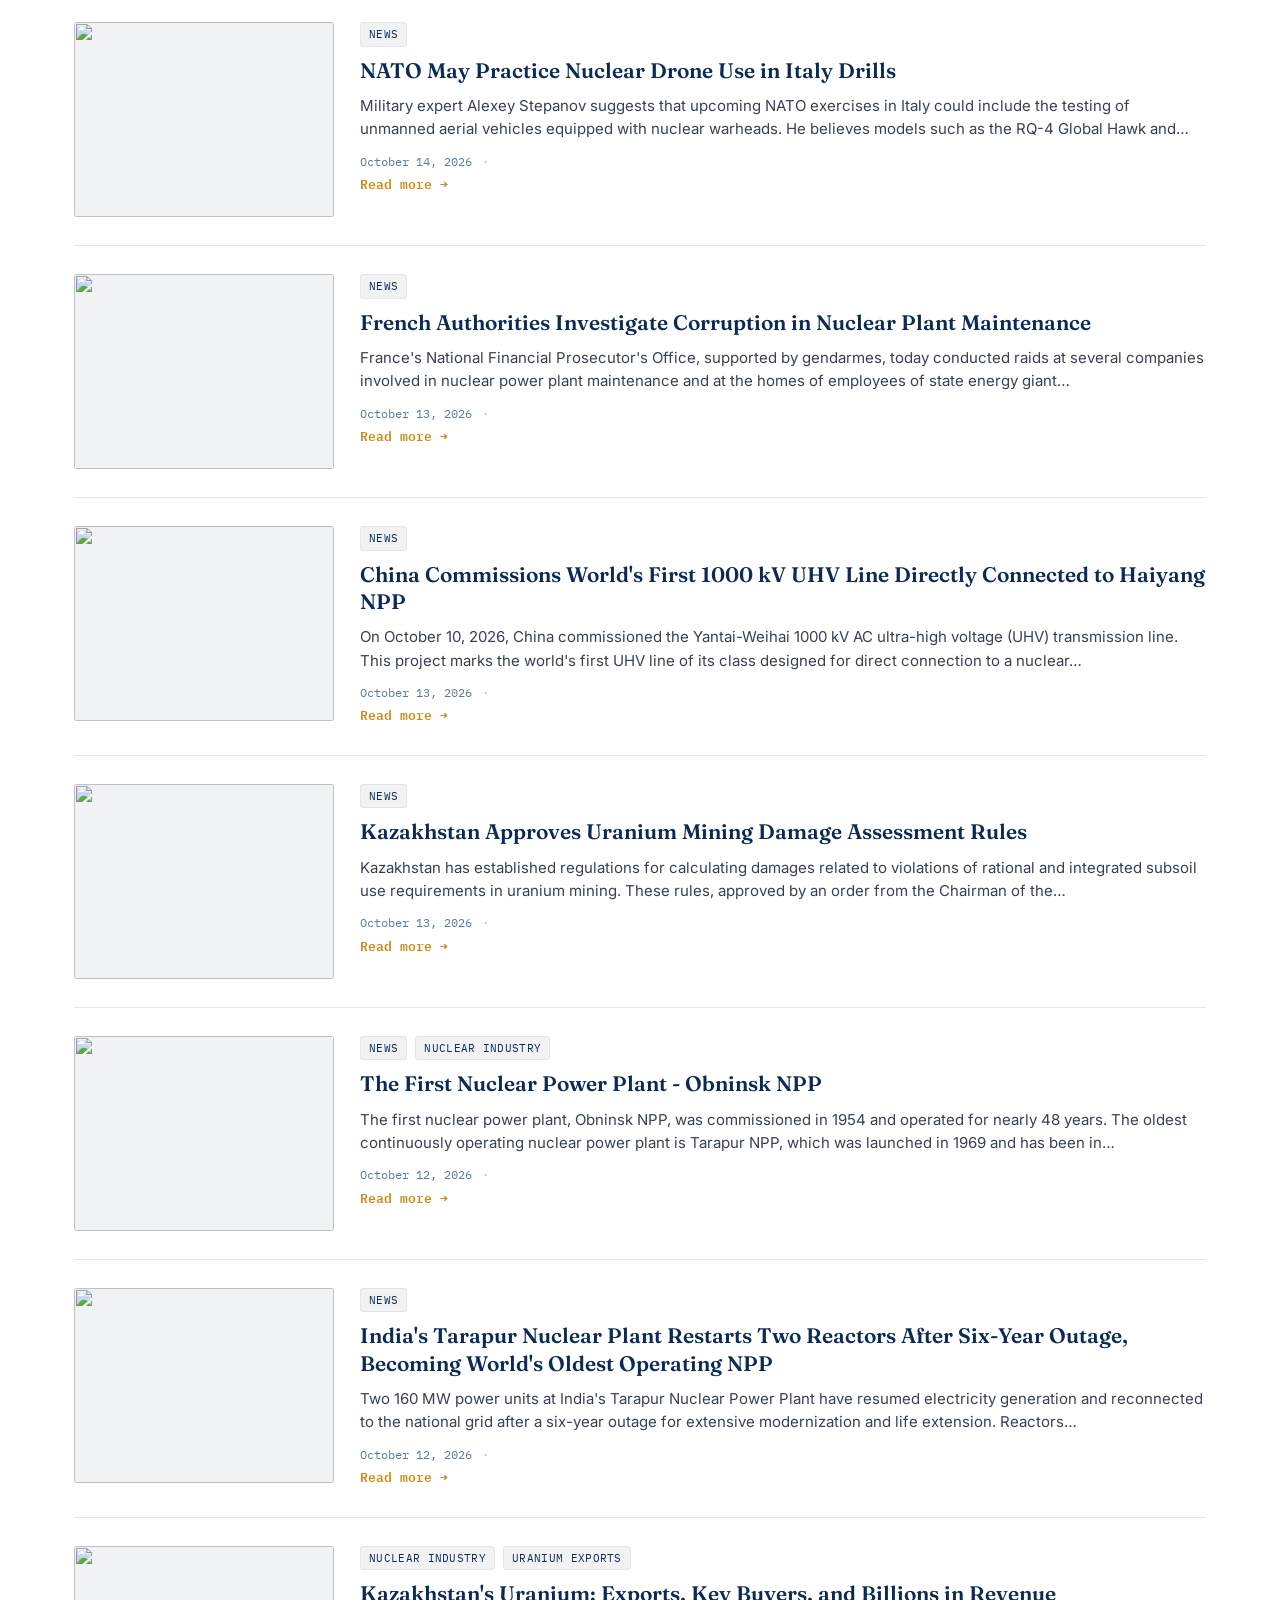
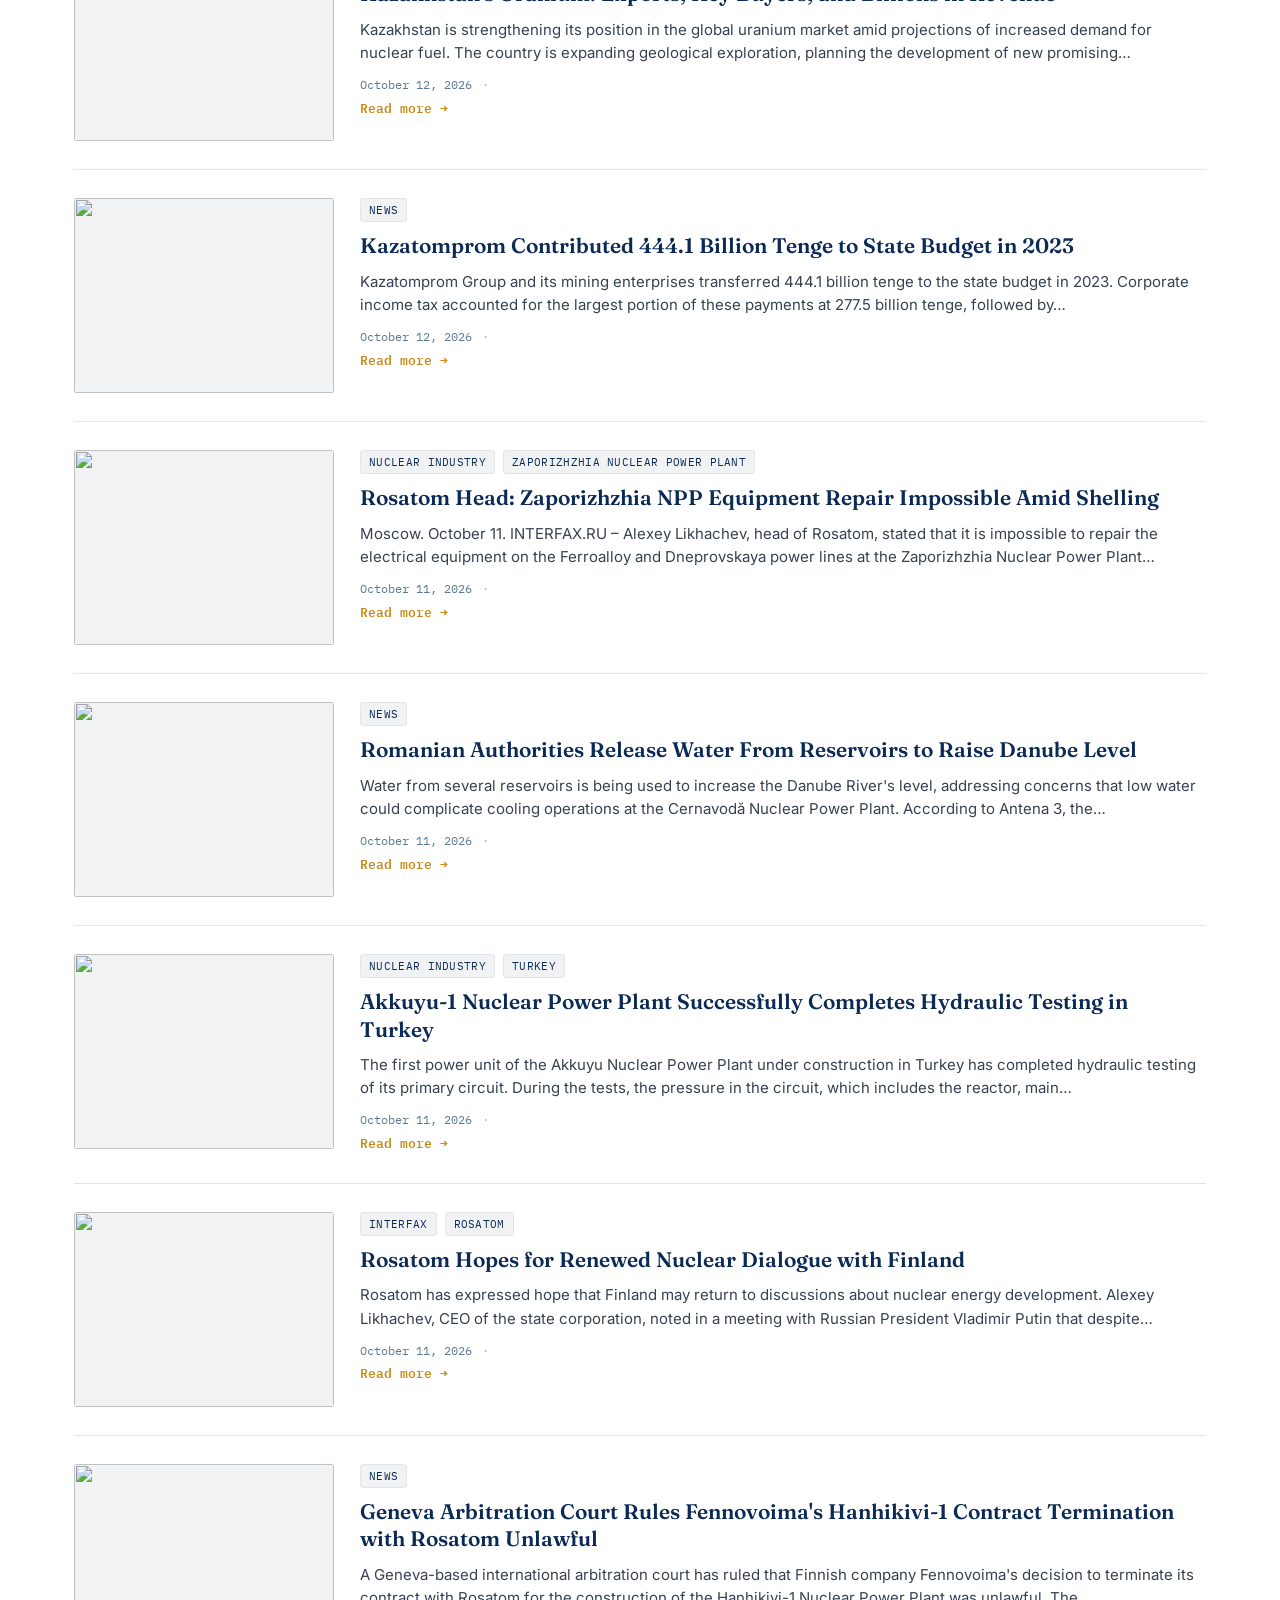
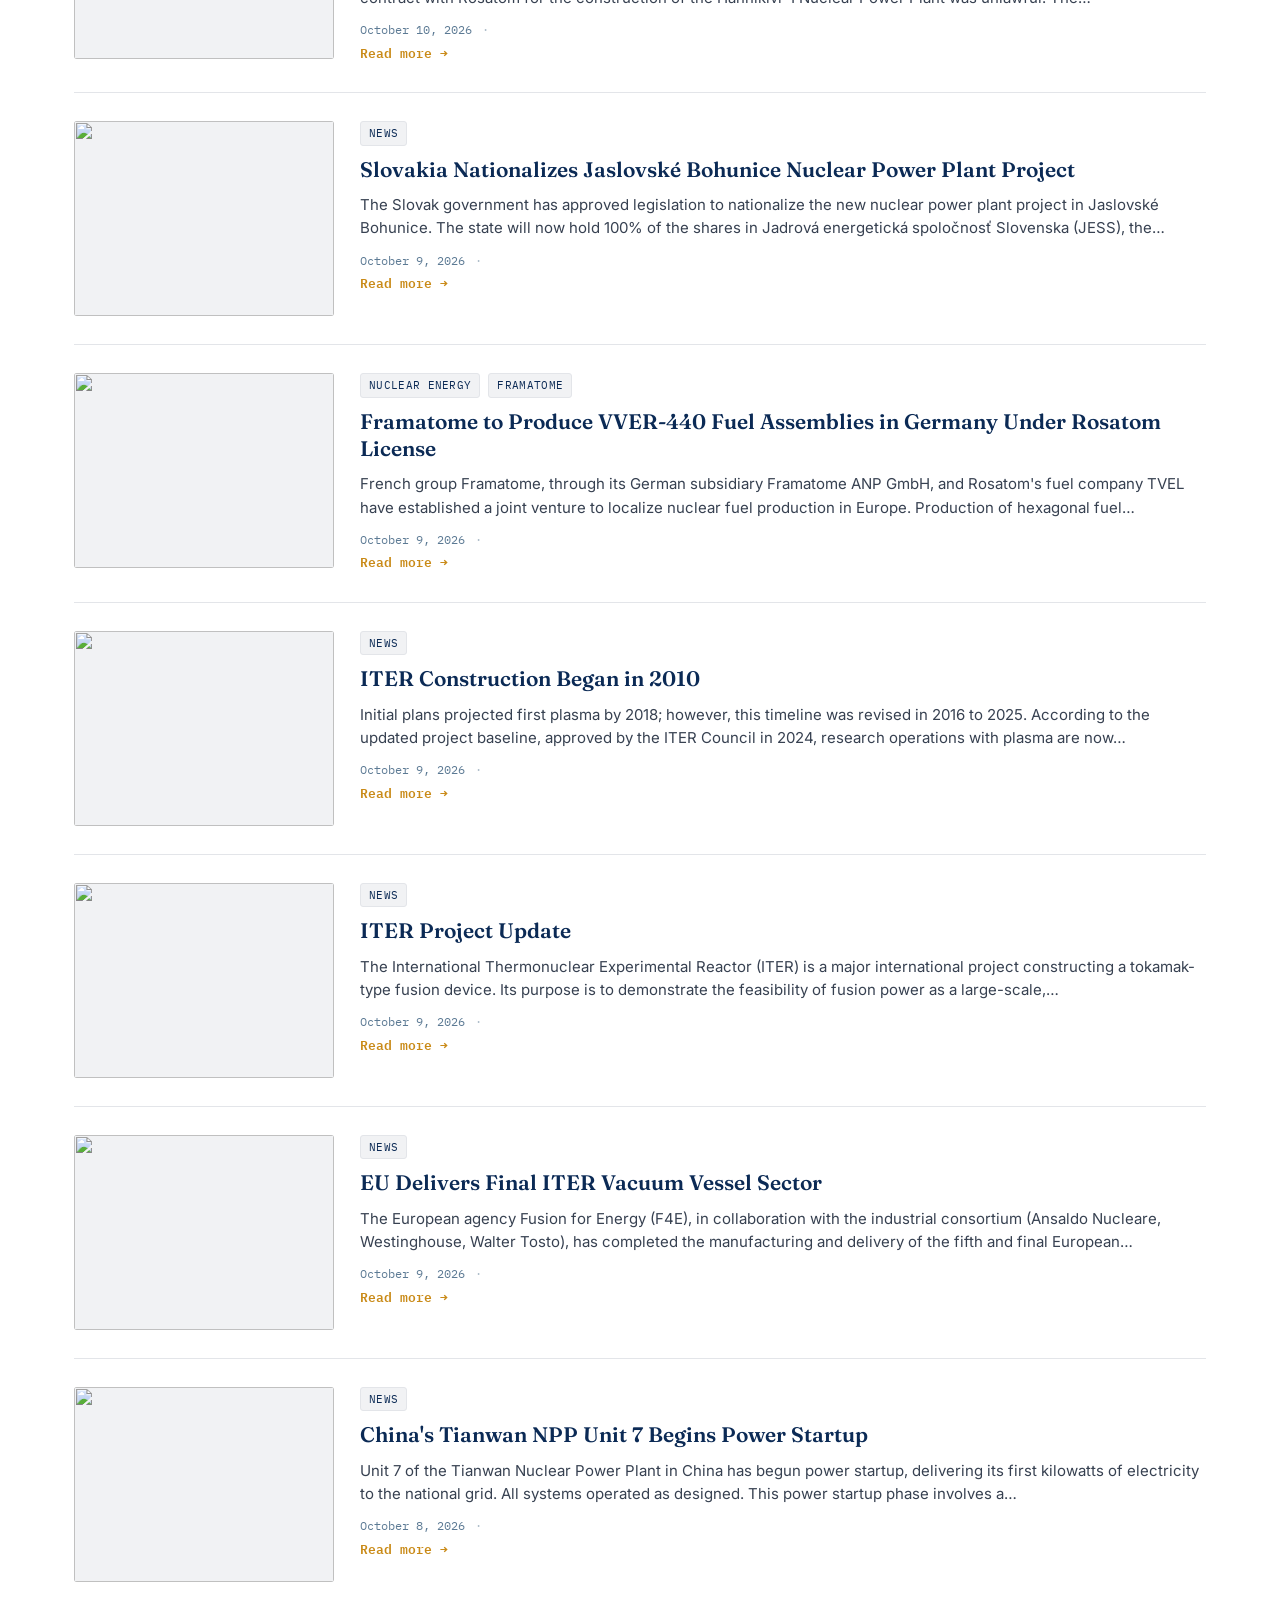
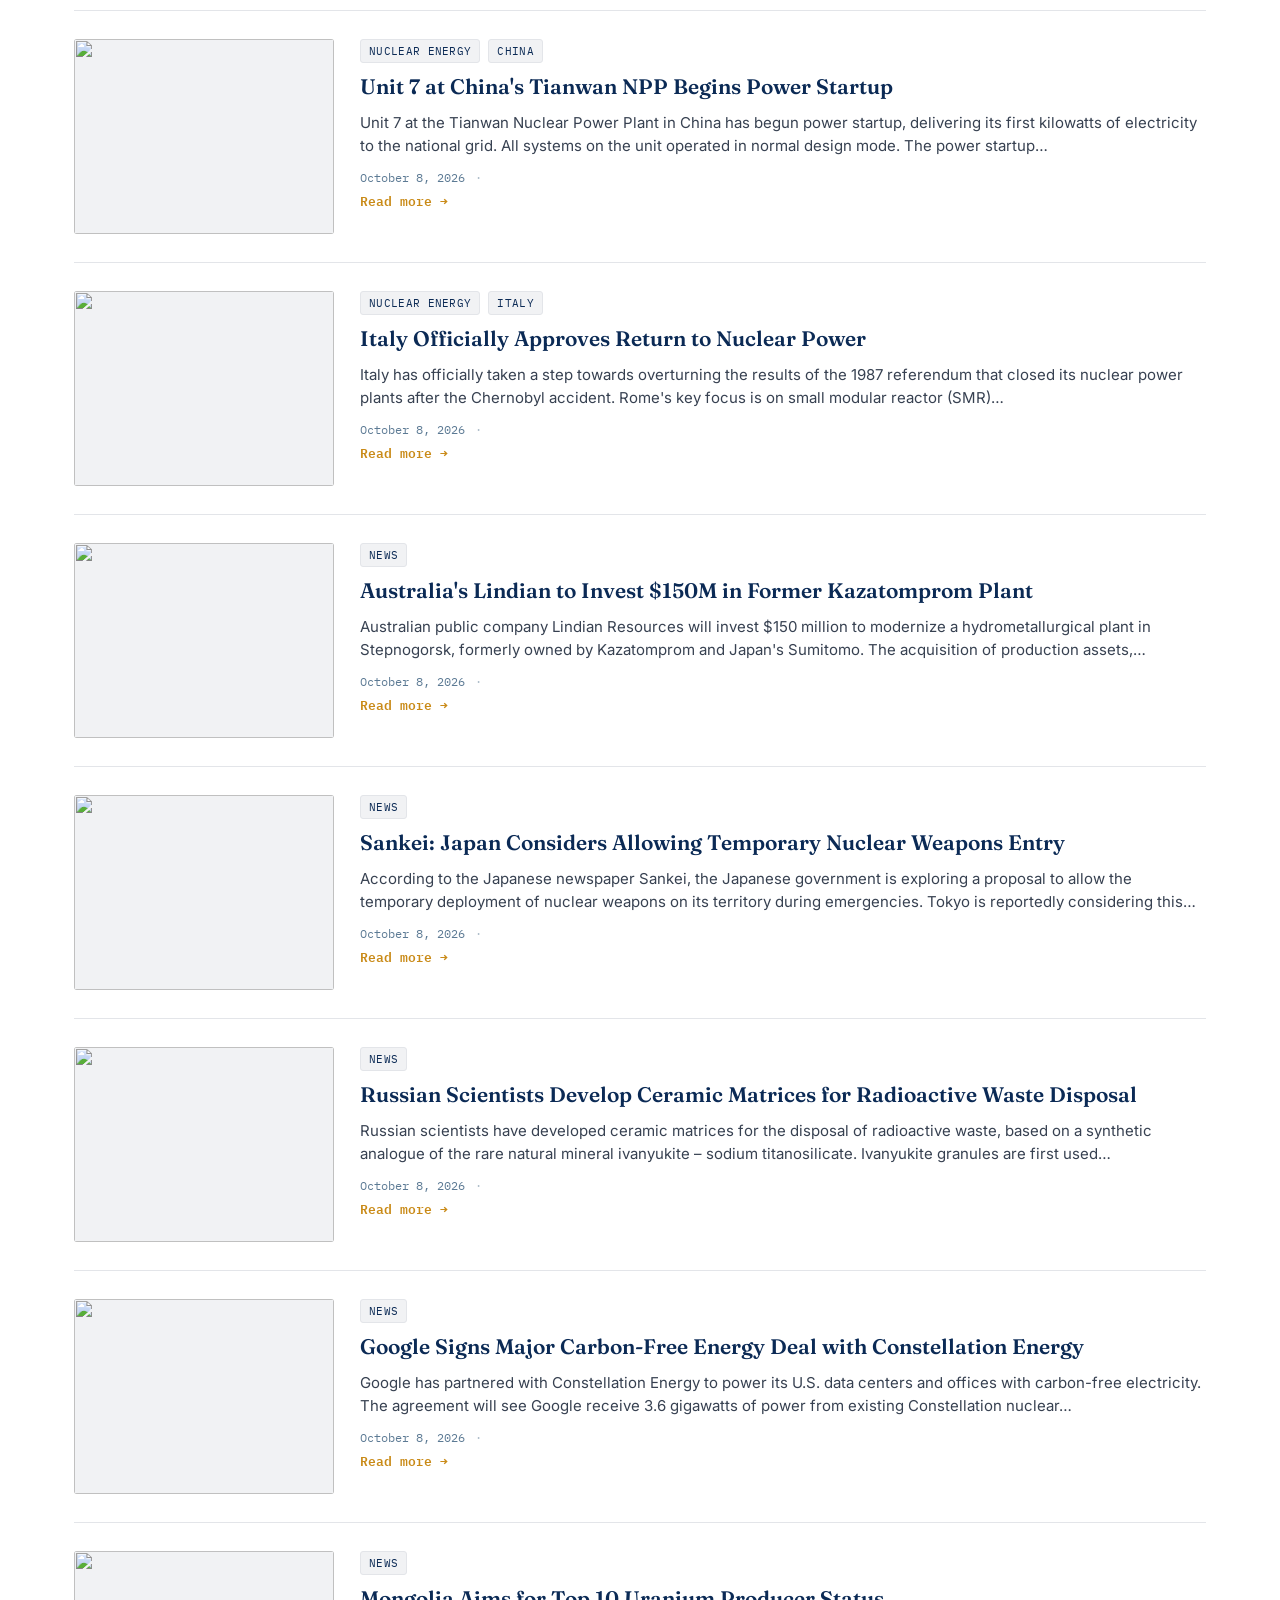
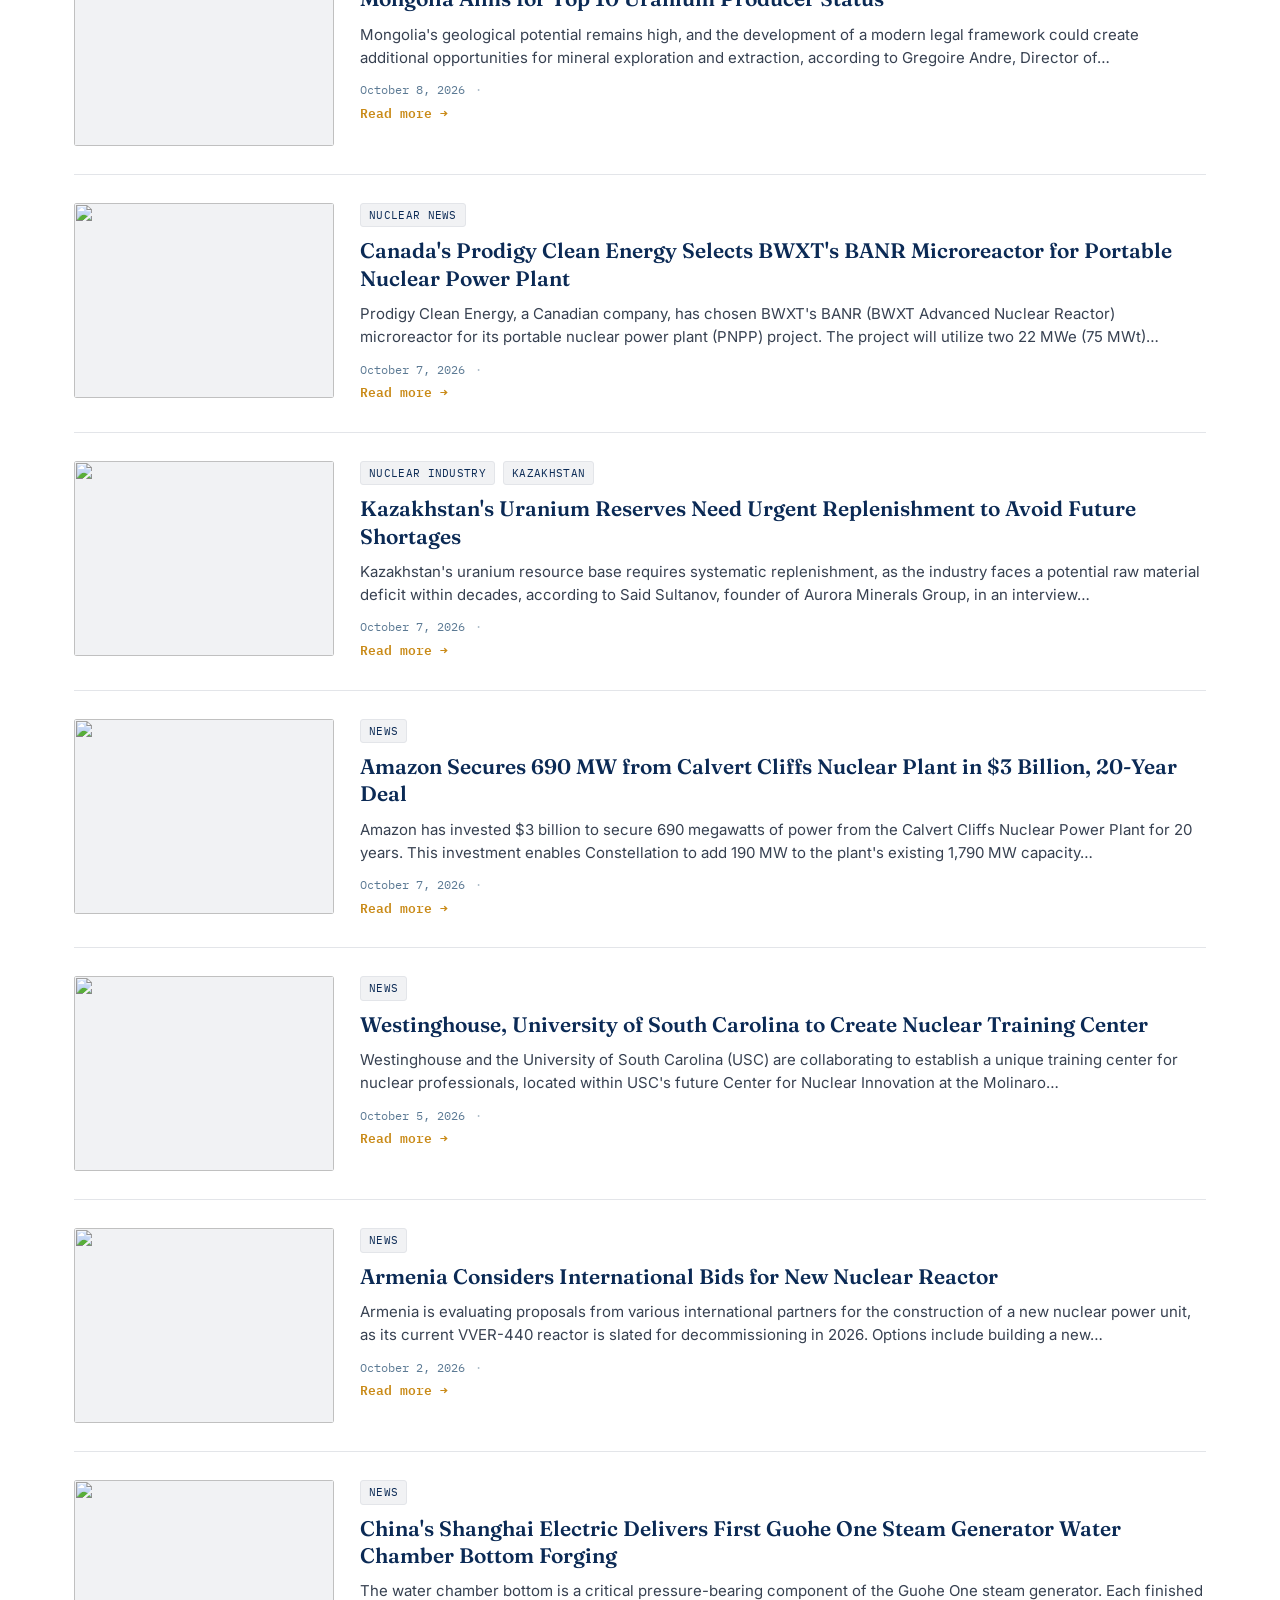
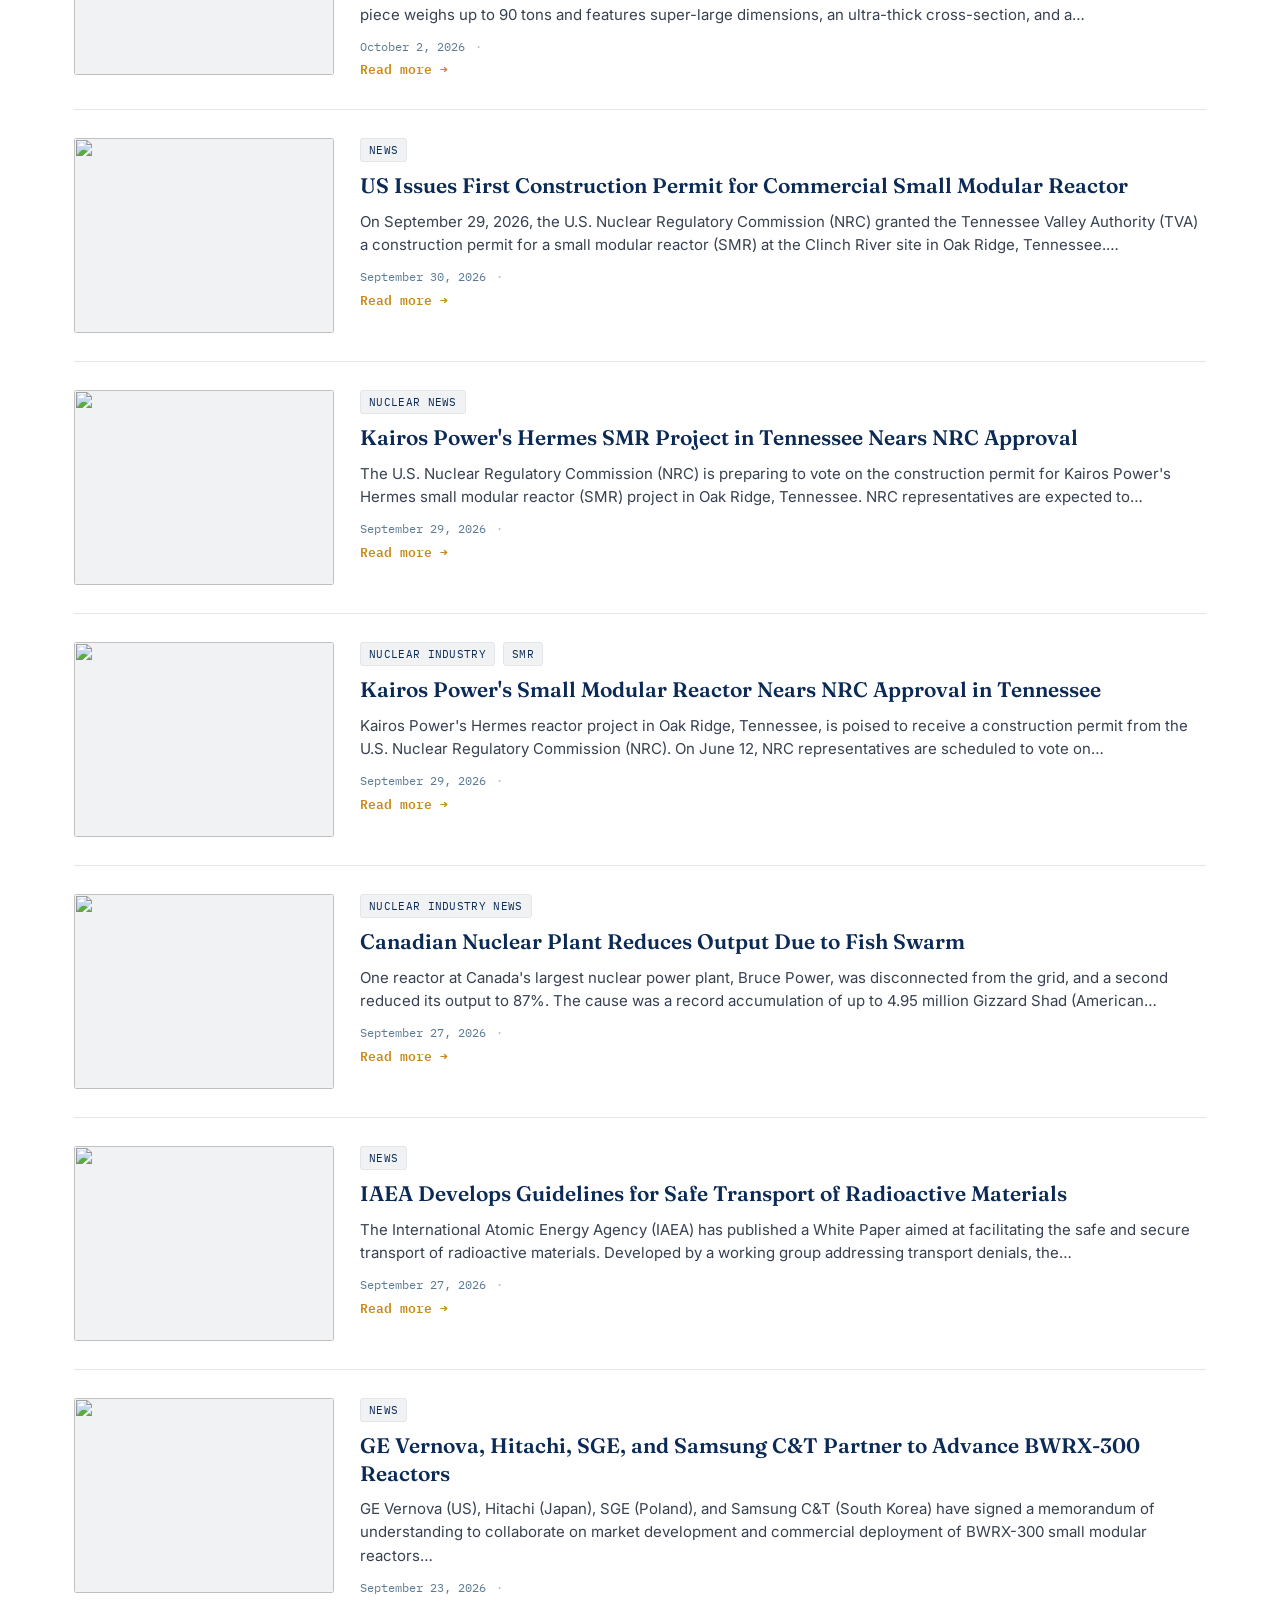
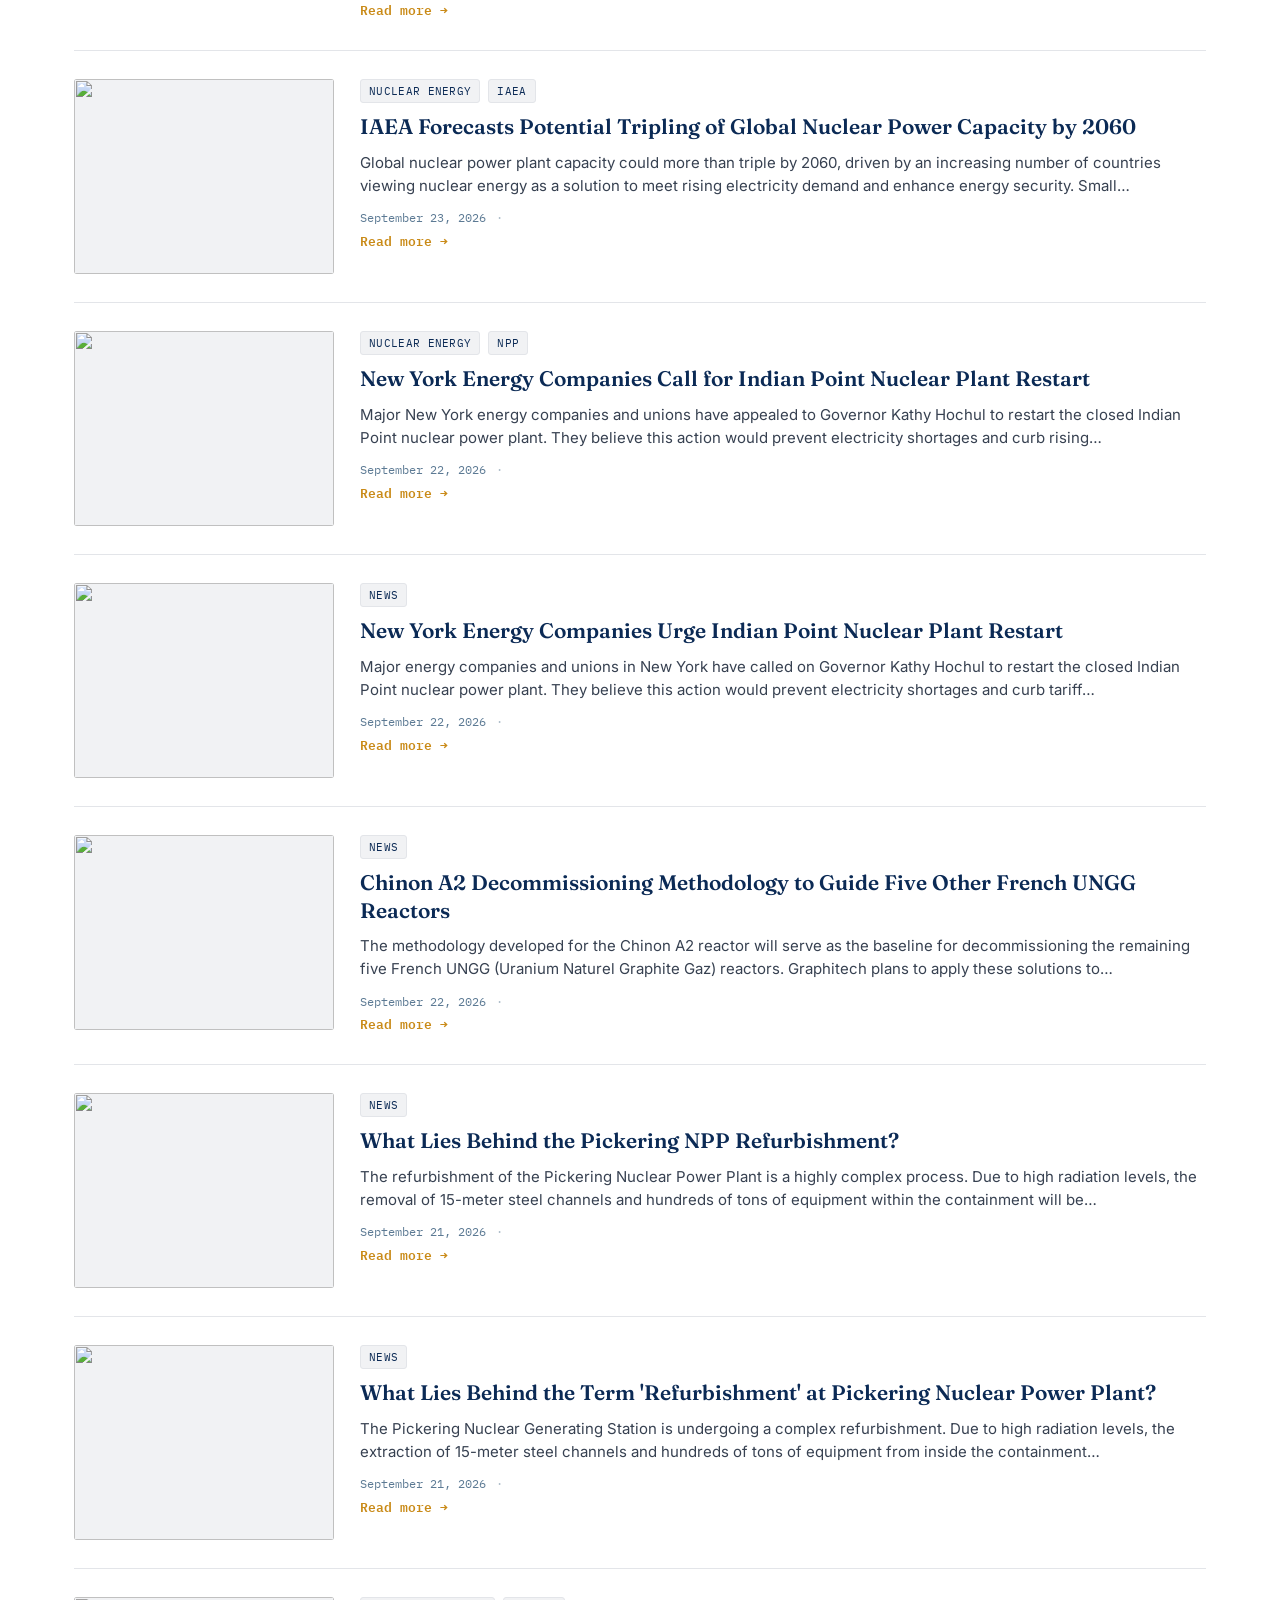
==== commit 11eacdd7: "Автопубликация новостей из @nuclearkz" ====
--- a/en/index.html
+++ b/en/index.html
@@ -87,6 +87,74 @@
 
       <div class="feed" id="feed">
         <!-- NEW-POSTS-INSERT-HERE -->
+        <article class="post" id="auto-499926234">
+          <div class="post-media"><img src="assets/tg-499926234-0.jpg" alt=""></div>
+          <div class="post-body">
+            <div class="post-tags"><span class="post-tag">Rosatom</span><span class="post-tag">R&amp;D</span></div>
+            <h3><a href="#auto-499926234">Rosatom Granted Authority to Set R&amp;D Contract Pricing</a></h3>
+            <p class="post-excerpt">The Russian government has authorized Rosatom to independently determine the pricing methodology for its state contracts covering research and development (R&amp;D) and technological work. Previously, the government itself…</p>
+            <p class="post-full">The Russian government has authorized Rosatom to independently determine the pricing methodology for its state contracts covering research and development (R&amp;D) and technological work. Previously, the government itself set these pricing procedures. This change will allow Rosatom greater flexibility in managing budgets and timelines for critical projects within the nuclear industry.</p>
+            <div class="meta"><span>October 21, 2026</span><span class="dot">·</span><span class="views-count" data-post="auto-499926234"></span></div>
+            <button class="read-more" data-target="auto-499926234">Read more →</button>
+          </div>
+        </article>
+
+        <article class="post" id="auto-499926233">
+          <div class="post-media"><img src="assets/tg-499926233-0.jpg" alt=""></div>
+          <div class="post-body">
+            <div class="post-tags"><span class="post-tag">News</span></div>
+            <h3><a href="#auto-499926233">Kazakhstan Forecasts Uranium Production Decline After 2035</a></h3>
+            <p class="post-excerpt">Kazakhstan anticipates a natural decline in uranium production, potentially falling to around 20,000 tons per year, after 2035 due to the depletion of older mines. To maintain current volumes, Kazatomprom is already…</p>
+            <p class="post-full">Kazakhstan anticipates a natural decline in uranium production, potentially falling to around 20,000 tons per year, after 2035 due to the depletion of older mines. To maintain current volumes, Kazatomprom is already expanding geological exploration efforts.
+
+Key takeaways from the Atomic Energy Agency:
+
+Significant new reserve growth is expected in the Shu-Sarysu and Syrdarya provinces.
+
+By 2040, the country aims to secure 100,000 tons of uranium in its subsoil, followed by 150,000 tons by 2050, specifically for the needs of future domestic power plants.
+
+There are no plans to limit the sale of raw materials abroad, as the demands of Kazakhstan&#x27;s own nuclear power plants will be significantly smaller than overall production volumes.
+
+The country&#x27;s primary objective is to maintain a balance: fulfilling external contracts while fully securing its future domestic nuclear generation.</p>
+            <div class="meta"><span>October 21, 2026</span><span class="dot">·</span><span class="views-count" data-post="auto-499926233"></span></div>
+            <button class="read-more" data-target="auto-499926233">Read more →</button>
+          </div>
+        </article>
+
+        <article class="post" id="auto-499926232">
+          <div class="post-media"><img src="assets/tg-499926232-0.jpg" alt=""></div>
+          <div class="post-body">
+            <div class="post-tags"><span class="post-tag">News</span></div>
+            <h3><a href="#auto-499926232">X-energy Xe-100 Nuclear Plant Possible in Indiana</a></h3>
+            <p class="post-excerpt">AEP and Amazon Web Services have signed an agreement to evaluate building a nuclear power plant in Indiana, USA. The proposed 960 MW project would utilize advanced small modular reactors (SMRs), specifically the Xe-100…</p>
+            <p class="post-full">AEP and Amazon Web Services have signed an agreement to evaluate building a nuclear power plant in Indiana, USA. The proposed 960 MW project would utilize advanced small modular reactors (SMRs), specifically the Xe-100 from X-energy.
+
+The Xe-100 reactors are 80 MW high-temperature, gas-cooled units that use TRISO microfuel. Achieving the target capacity would require 12 such modules.
+
+Sites in Ohio, Decatur, and Allen counties are under consideration.
+
+Amazon seeks stable, clean power for its energy-intensive data centers, while AEP aims for carbon neutrality.</p>
+            <div class="meta"><span>October 21, 2026</span><span class="dot">·</span><span class="views-count" data-post="auto-499926232"></span></div>
+            <button class="read-more" data-target="auto-499926232">Read more →</button>
+          </div>
+        </article>
+
+        <article class="post" id="auto-499926231">
+          <div class="post-media"><img src="assets/tg-499926231-0.jpg" alt=""></div>
+          <div class="post-body">
+            <div class="post-tags"><span class="post-tag">News</span></div>
+            <h3><a href="#auto-499926231">South Korea Concerned About EU Restrictions on Non-European Nuclear Suppliers</a></h3>
+            <p class="post-excerpt">Seoul has expressed concern over the new EU Industrial Accelerator Act, with South Korean authorities believing that its stringent requirements for local content and technology transfer excessively restrict external…</p>
+            <p class="post-full">Seoul has expressed concern over the new EU Industrial Accelerator Act, with South Korean authorities believing that its stringent requirements for local content and technology transfer excessively restrict external suppliers and jeopardize European nuclear construction projects.
+
+The statement was made during a meeting with the Czech Ministry of Industry. The head of the South Korean delegation emphasized that reliable Asian supply chains are critical for the construction of new units at the Dukovany NPP, a $18.6 billion project where KHNP has been selected as the preferred contractor. This is particularly important given the weakening of the European nuclear industry.
+
+Seoul urged Prague to help mitigate the barriers imposed by Brussels. Both sides confirmed that the Czech project itself is currently proceeding strictly on schedule.</p>
+            <div class="meta"><span>October 21, 2026</span><span class="dot">·</span><span class="views-count" data-post="auto-499926231"></span></div>
+            <button class="read-more" data-target="auto-499926231">Read more →</button>
+          </div>
+        </article>
+
         <article class="post" id="auto-499926229">
           <div class="post-media"><img src="assets/tg-499926229-0.jpg" alt=""></div>
           <div class="post-body">
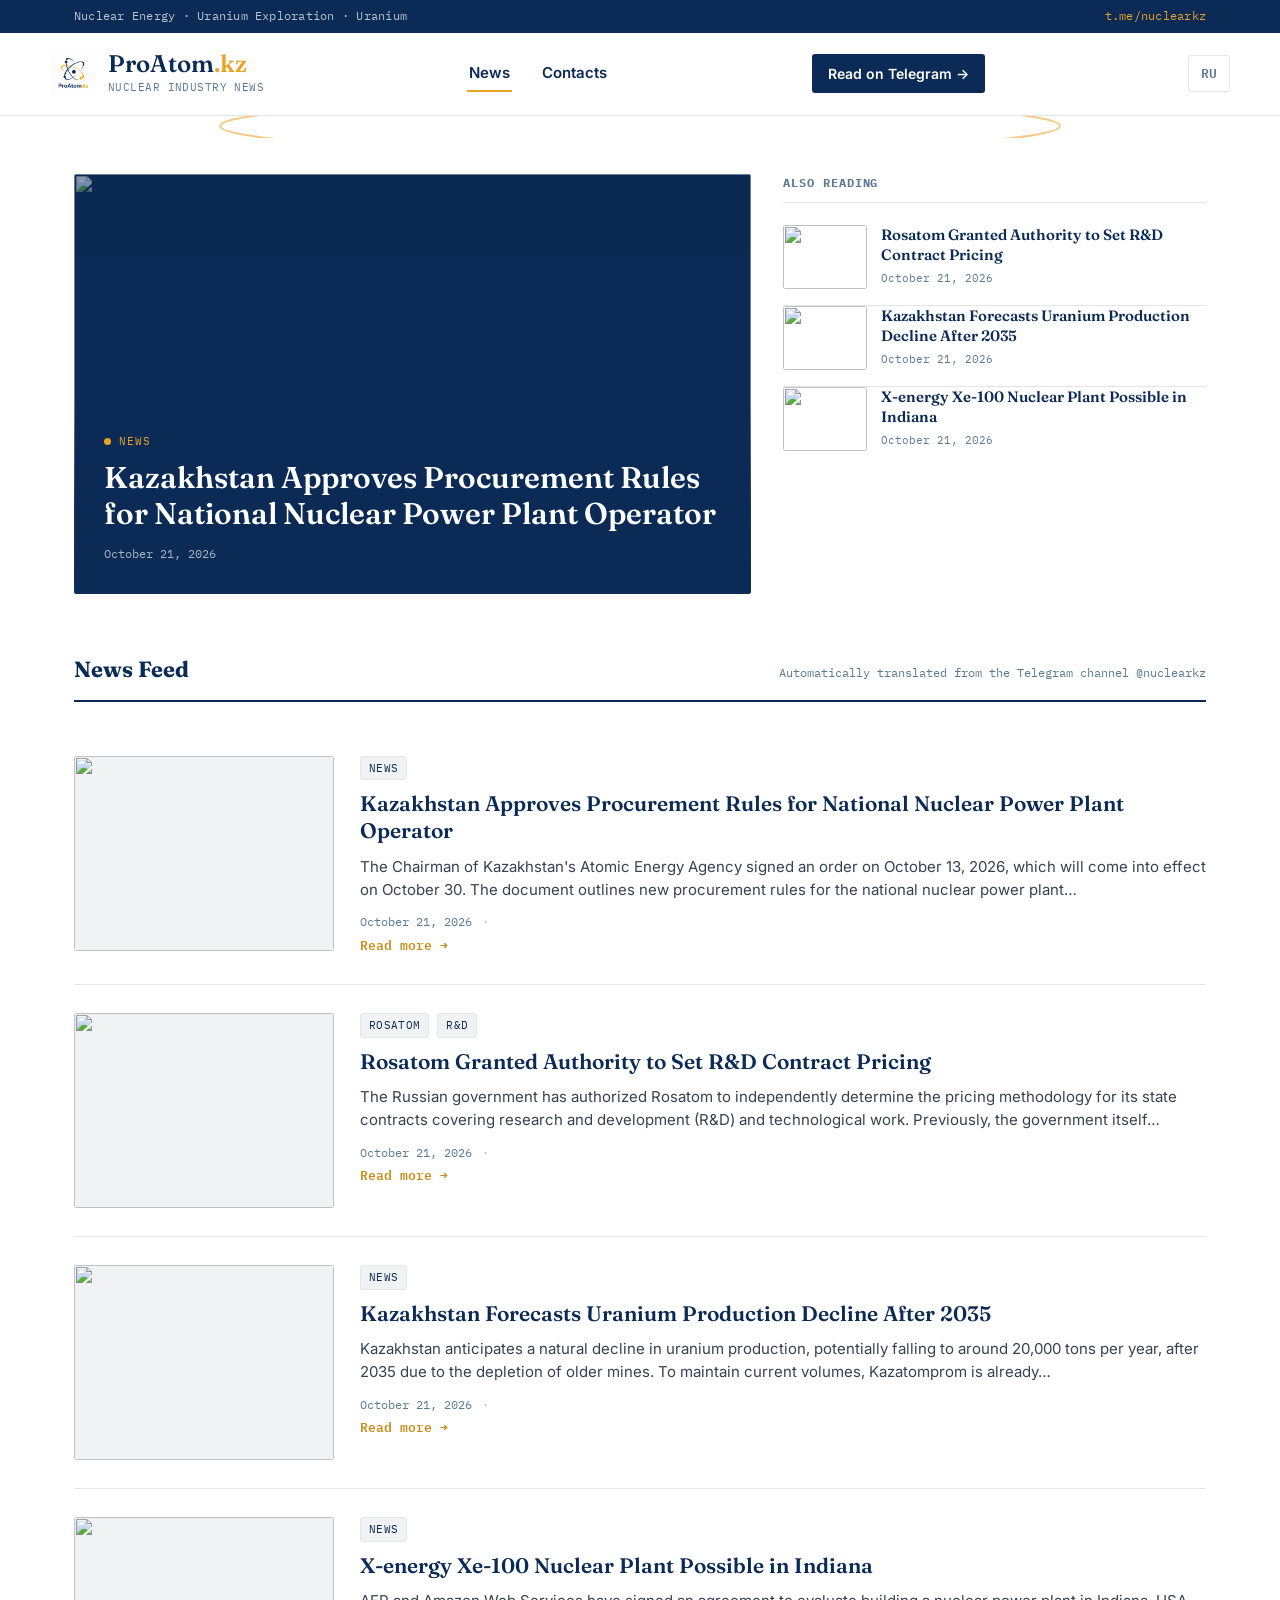
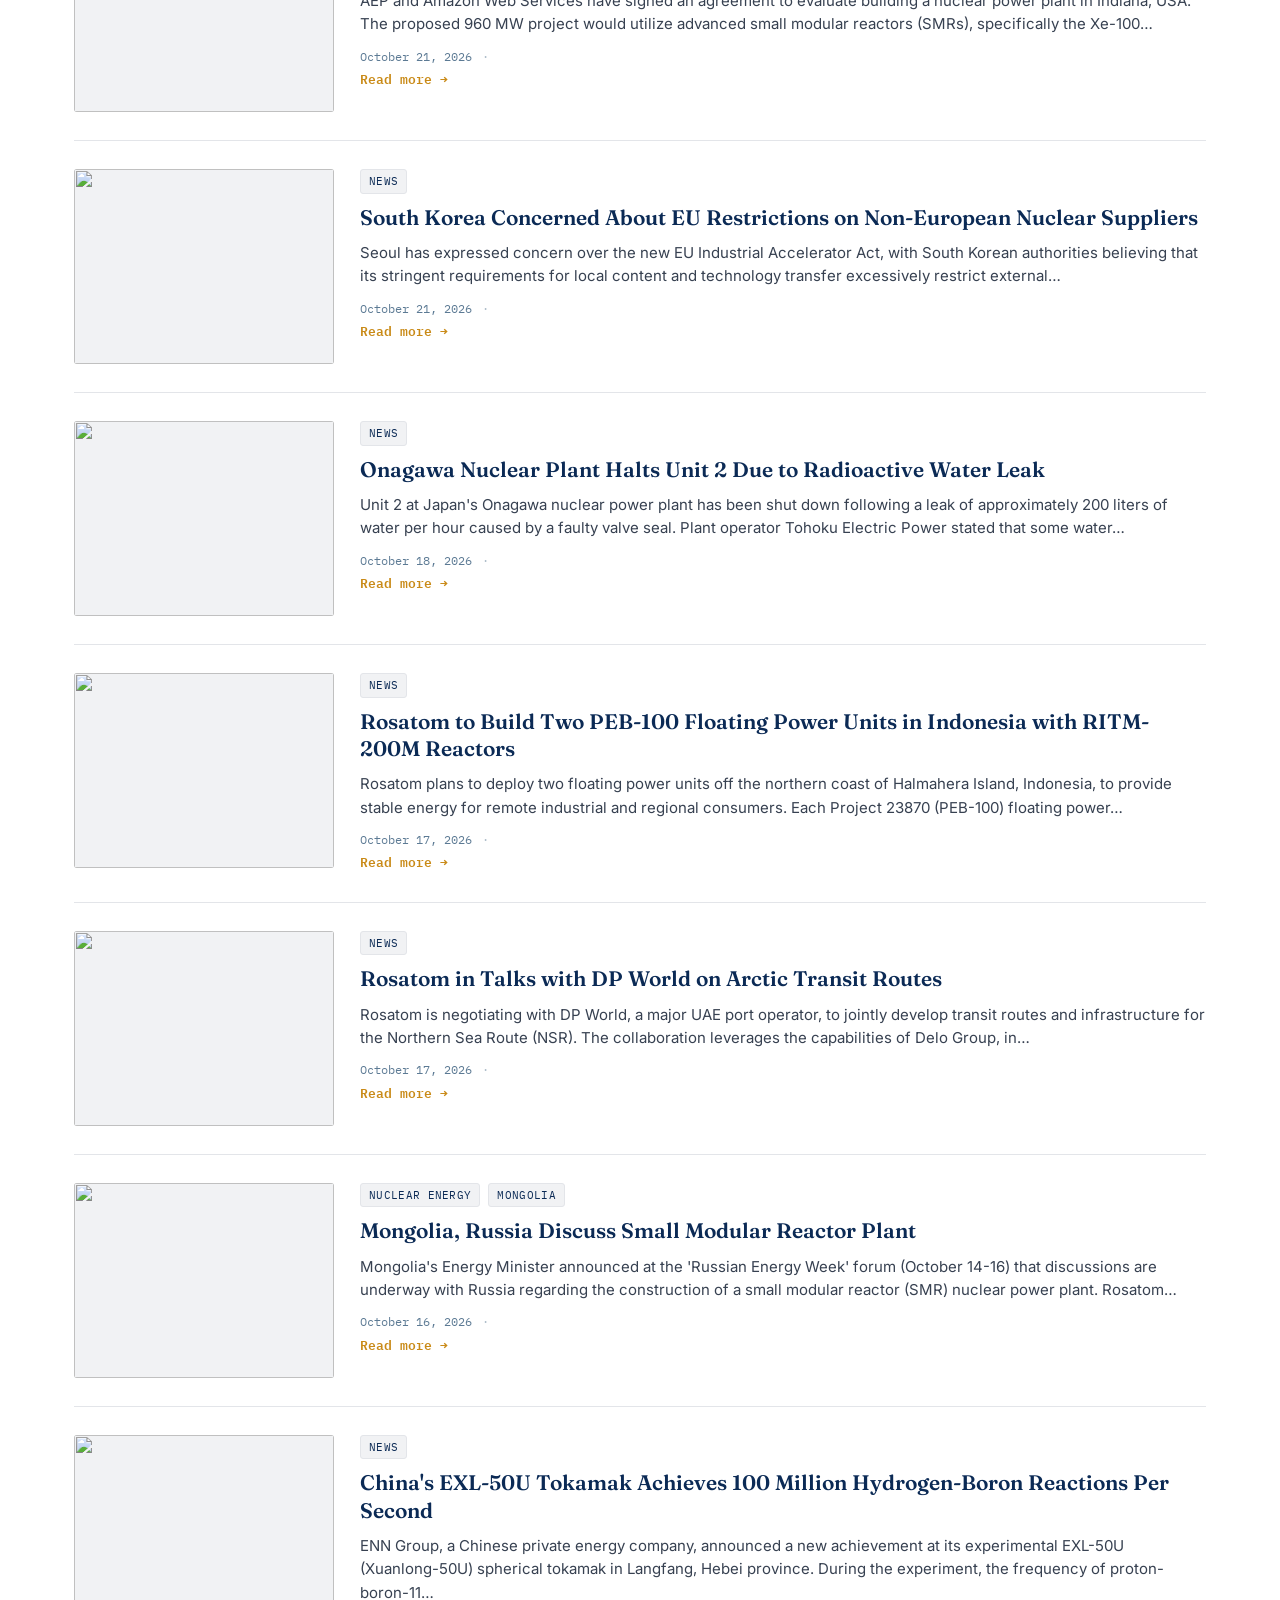
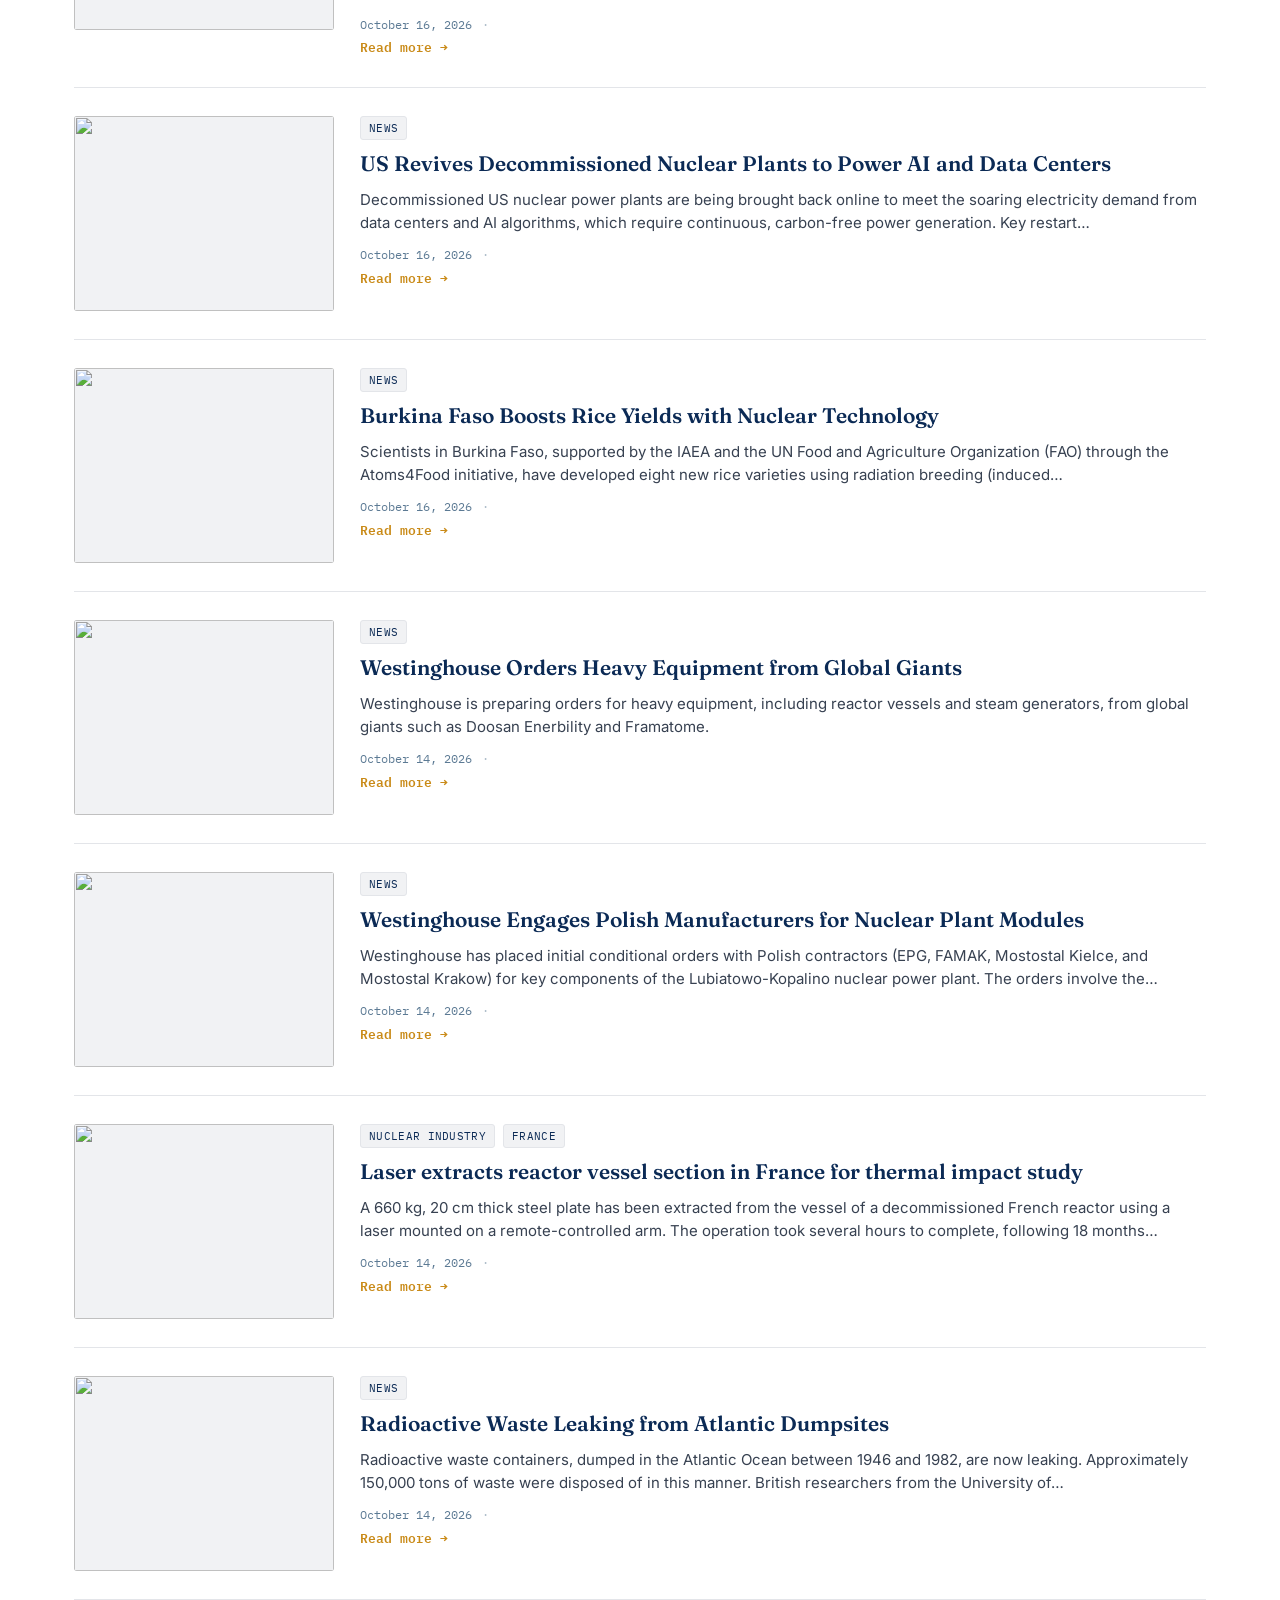
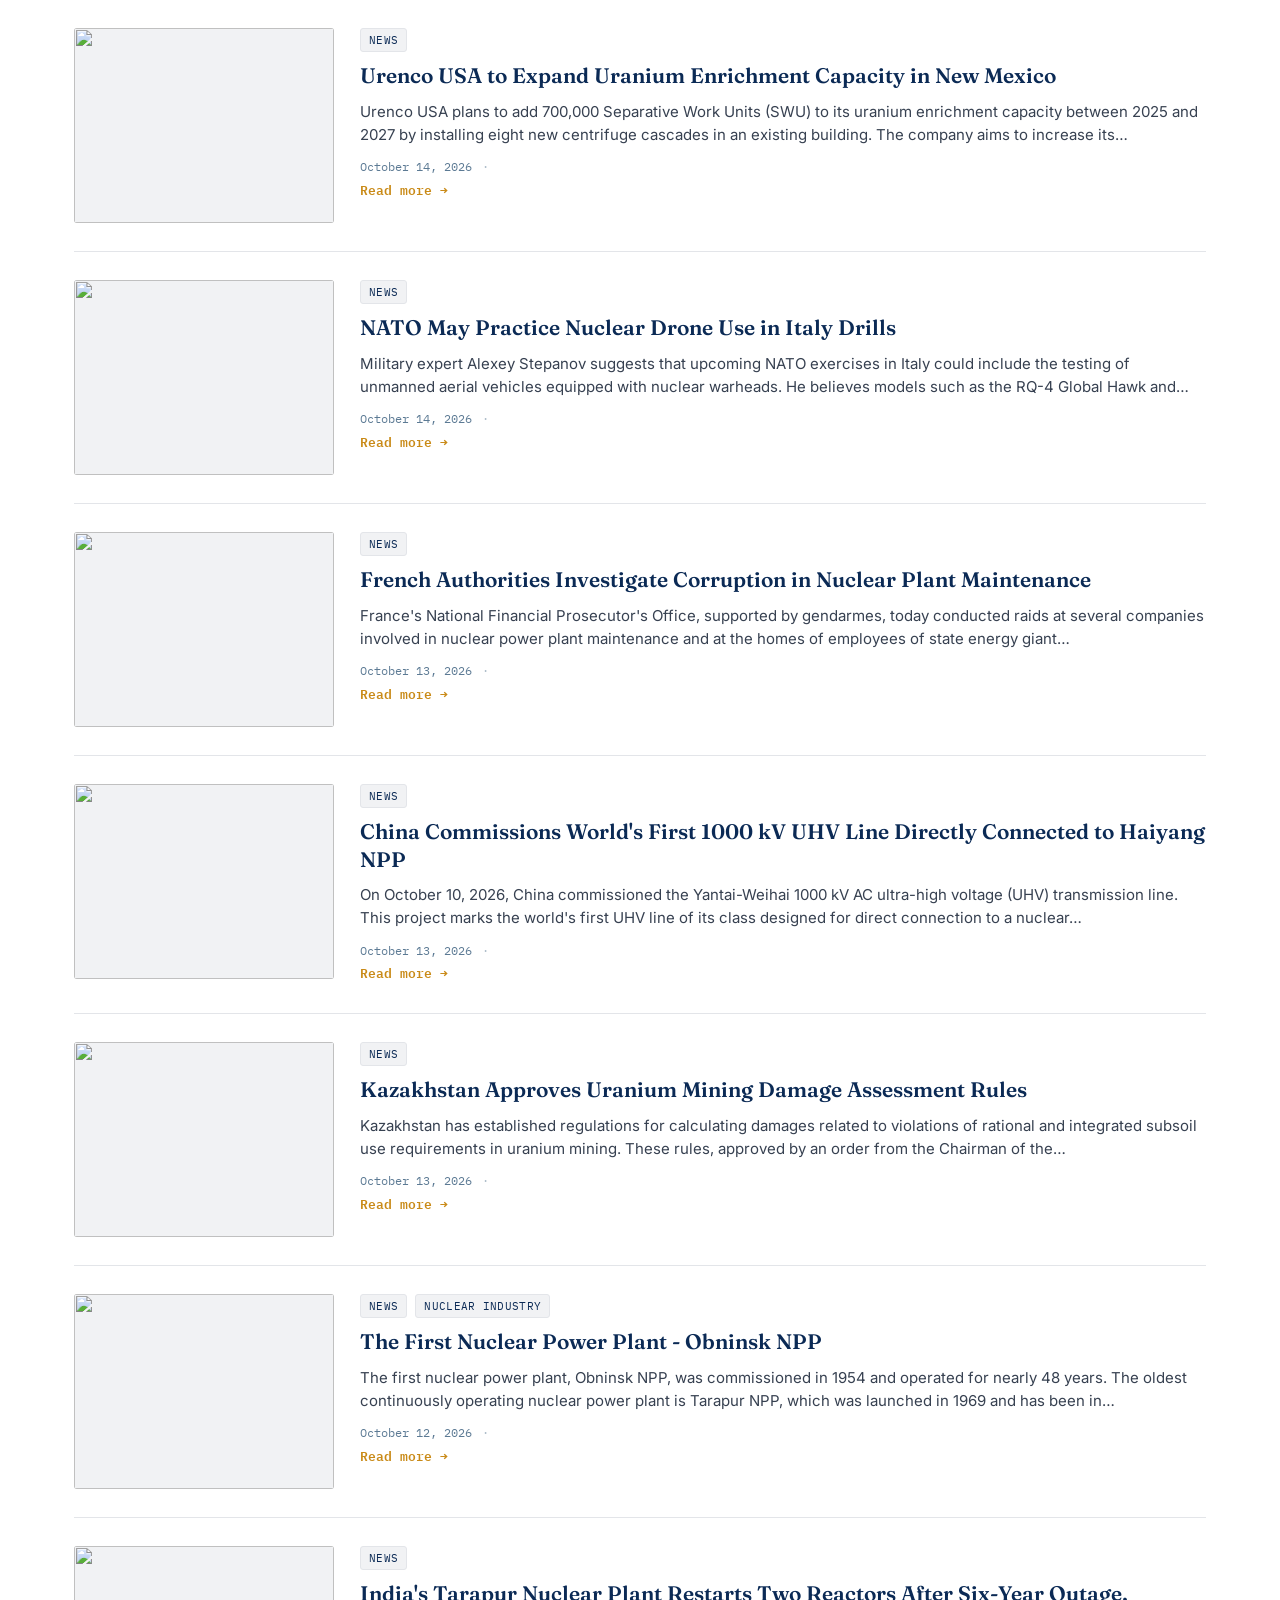
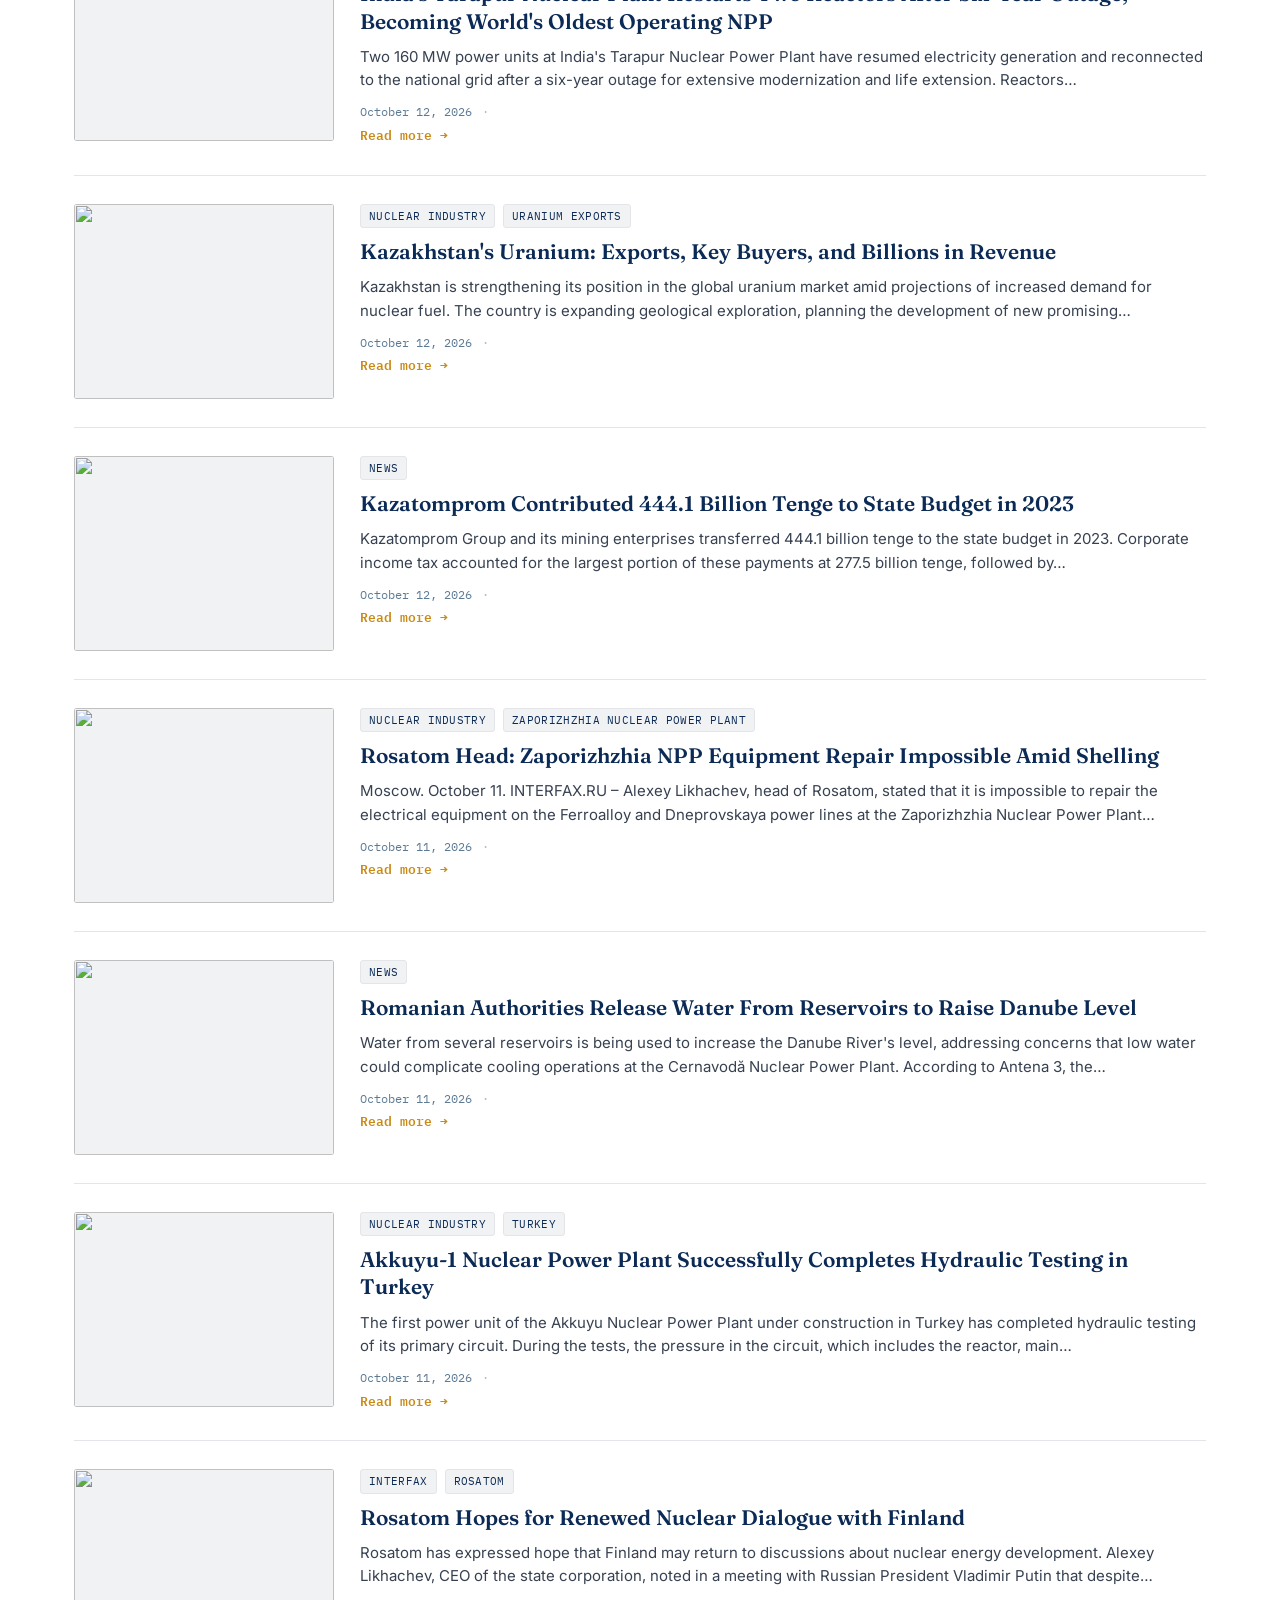
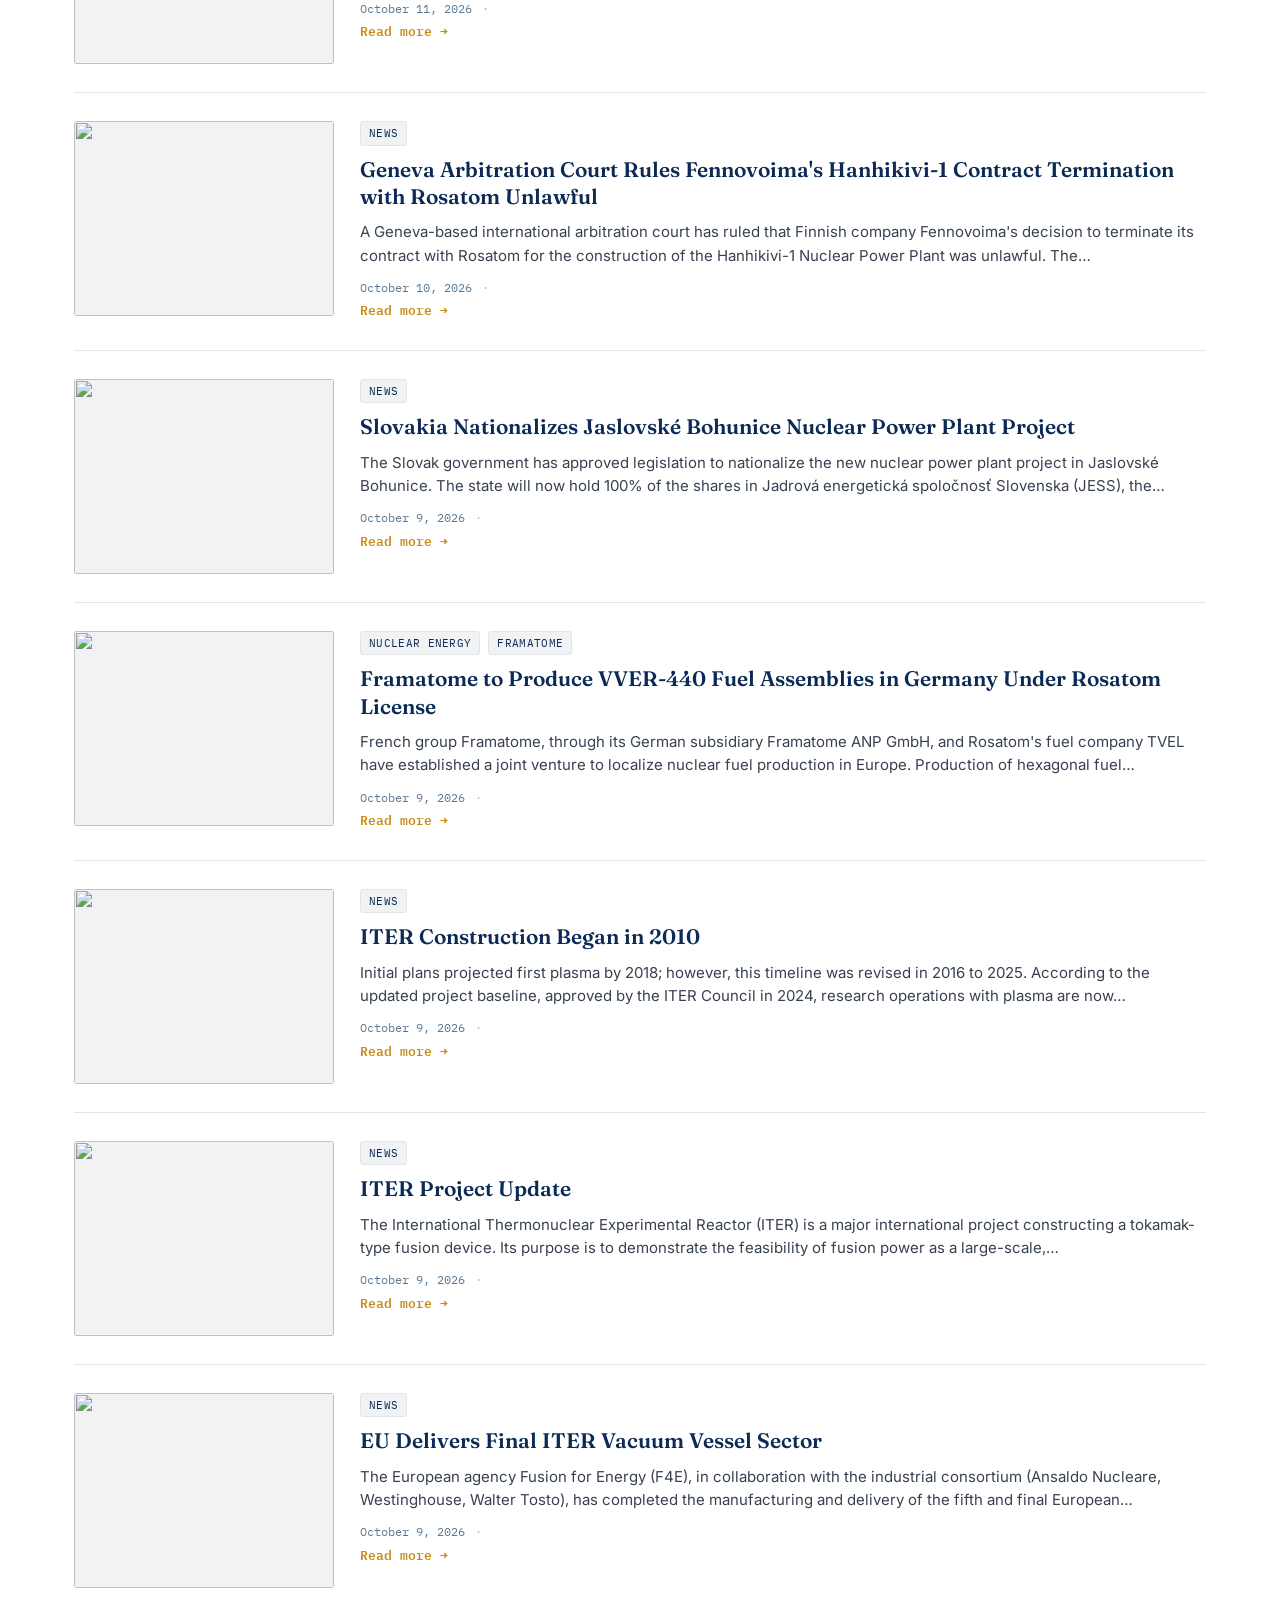
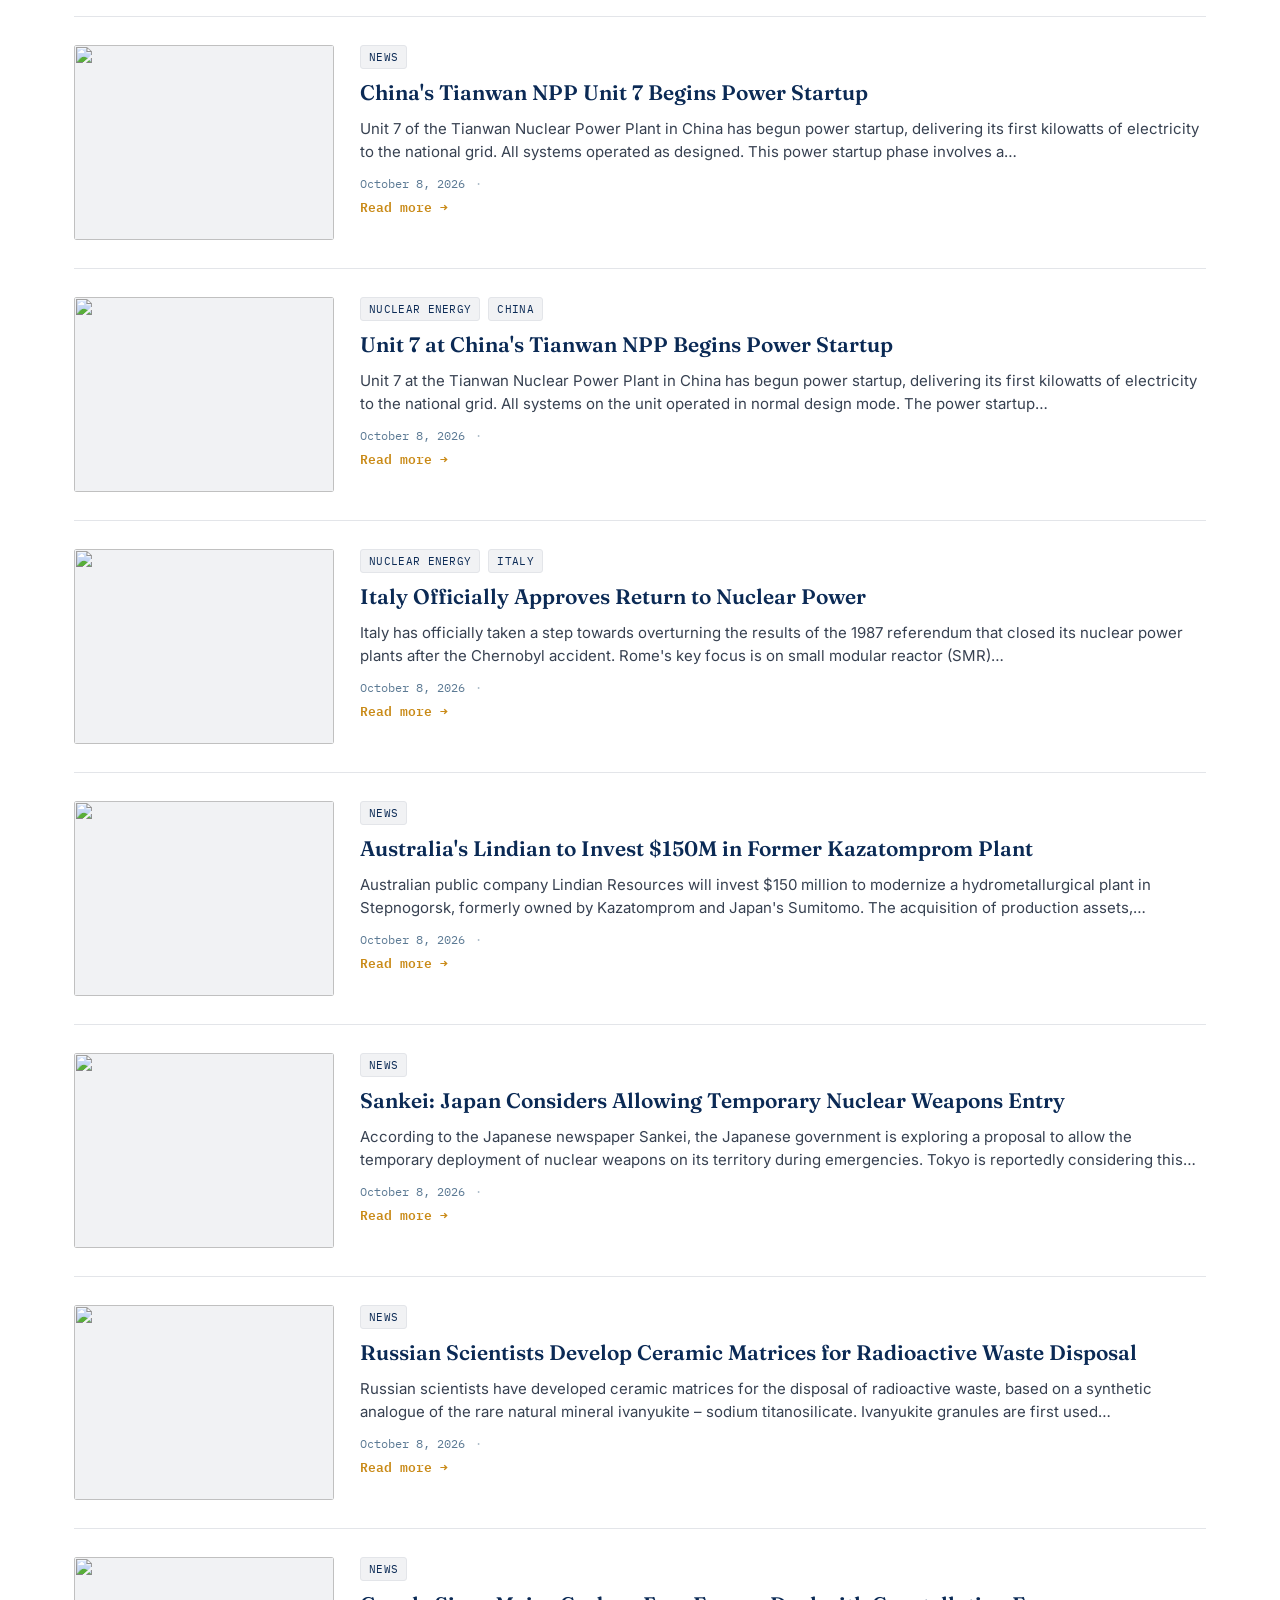
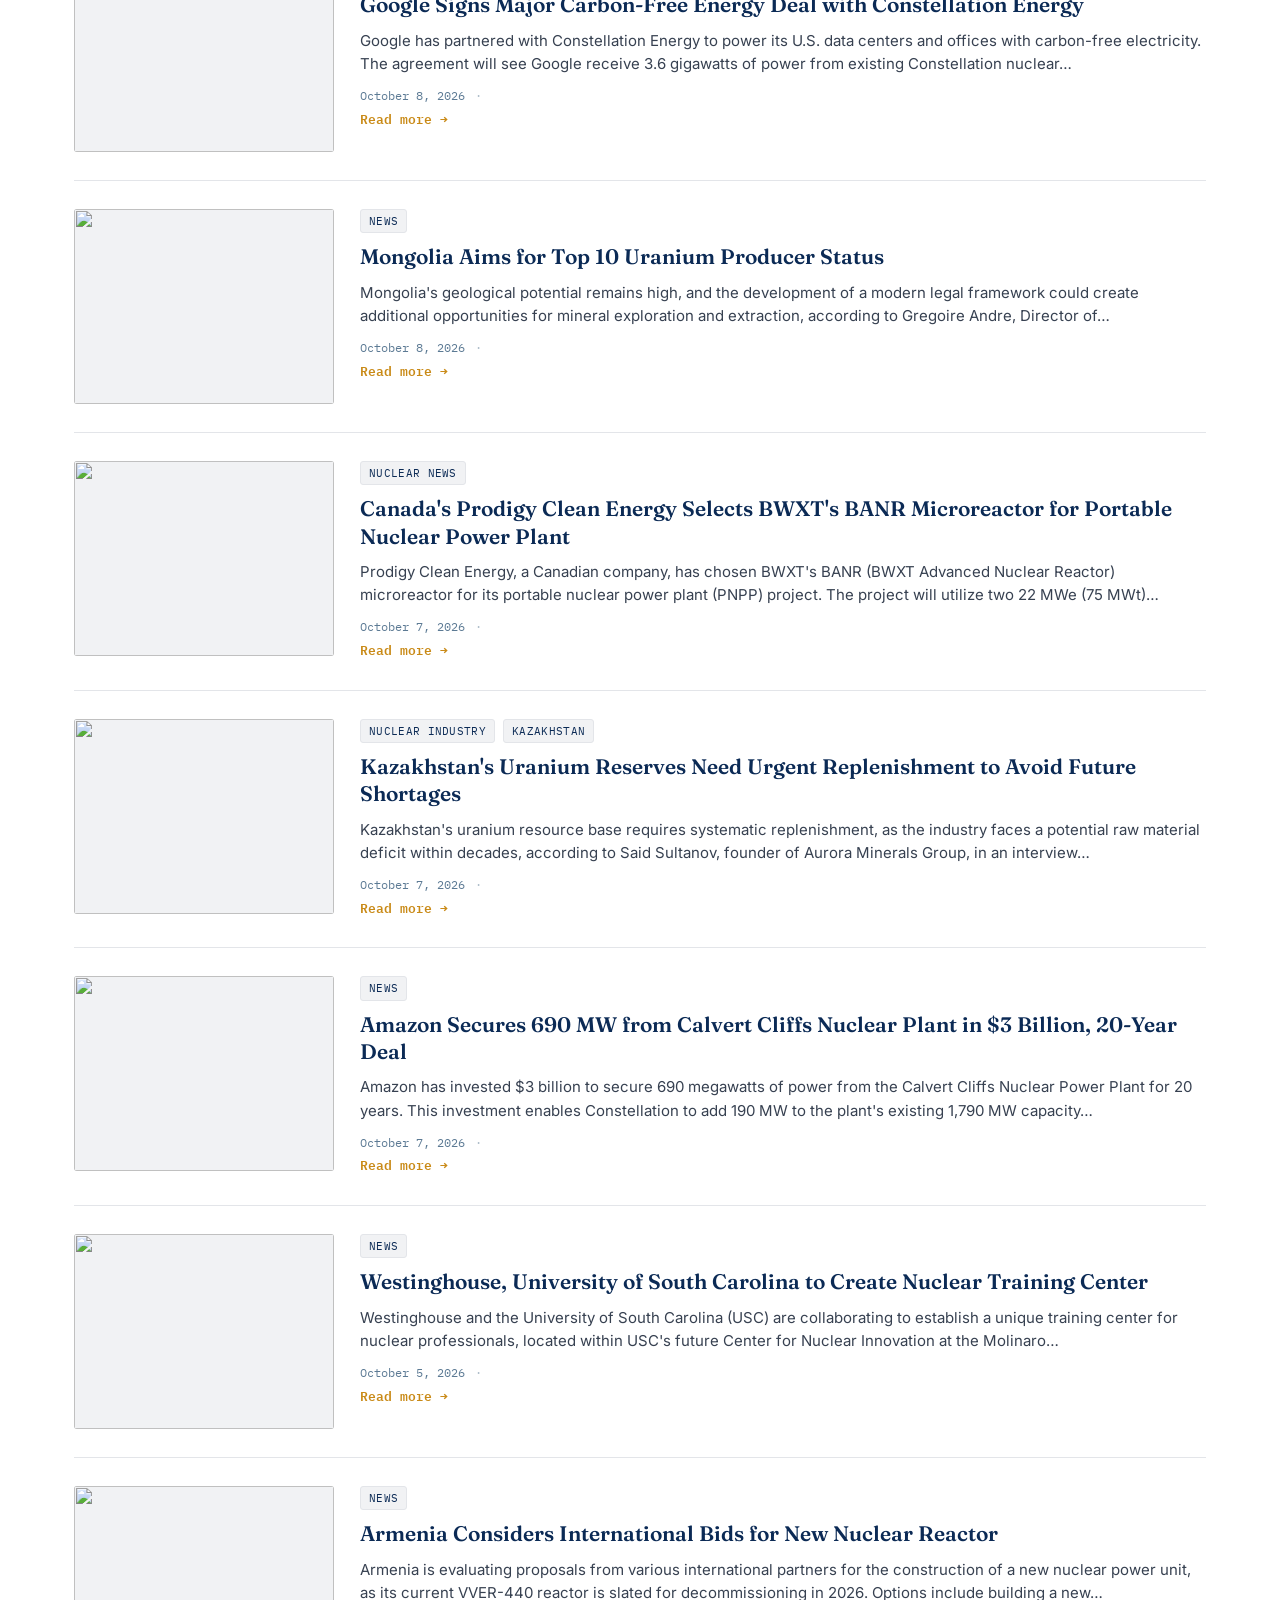
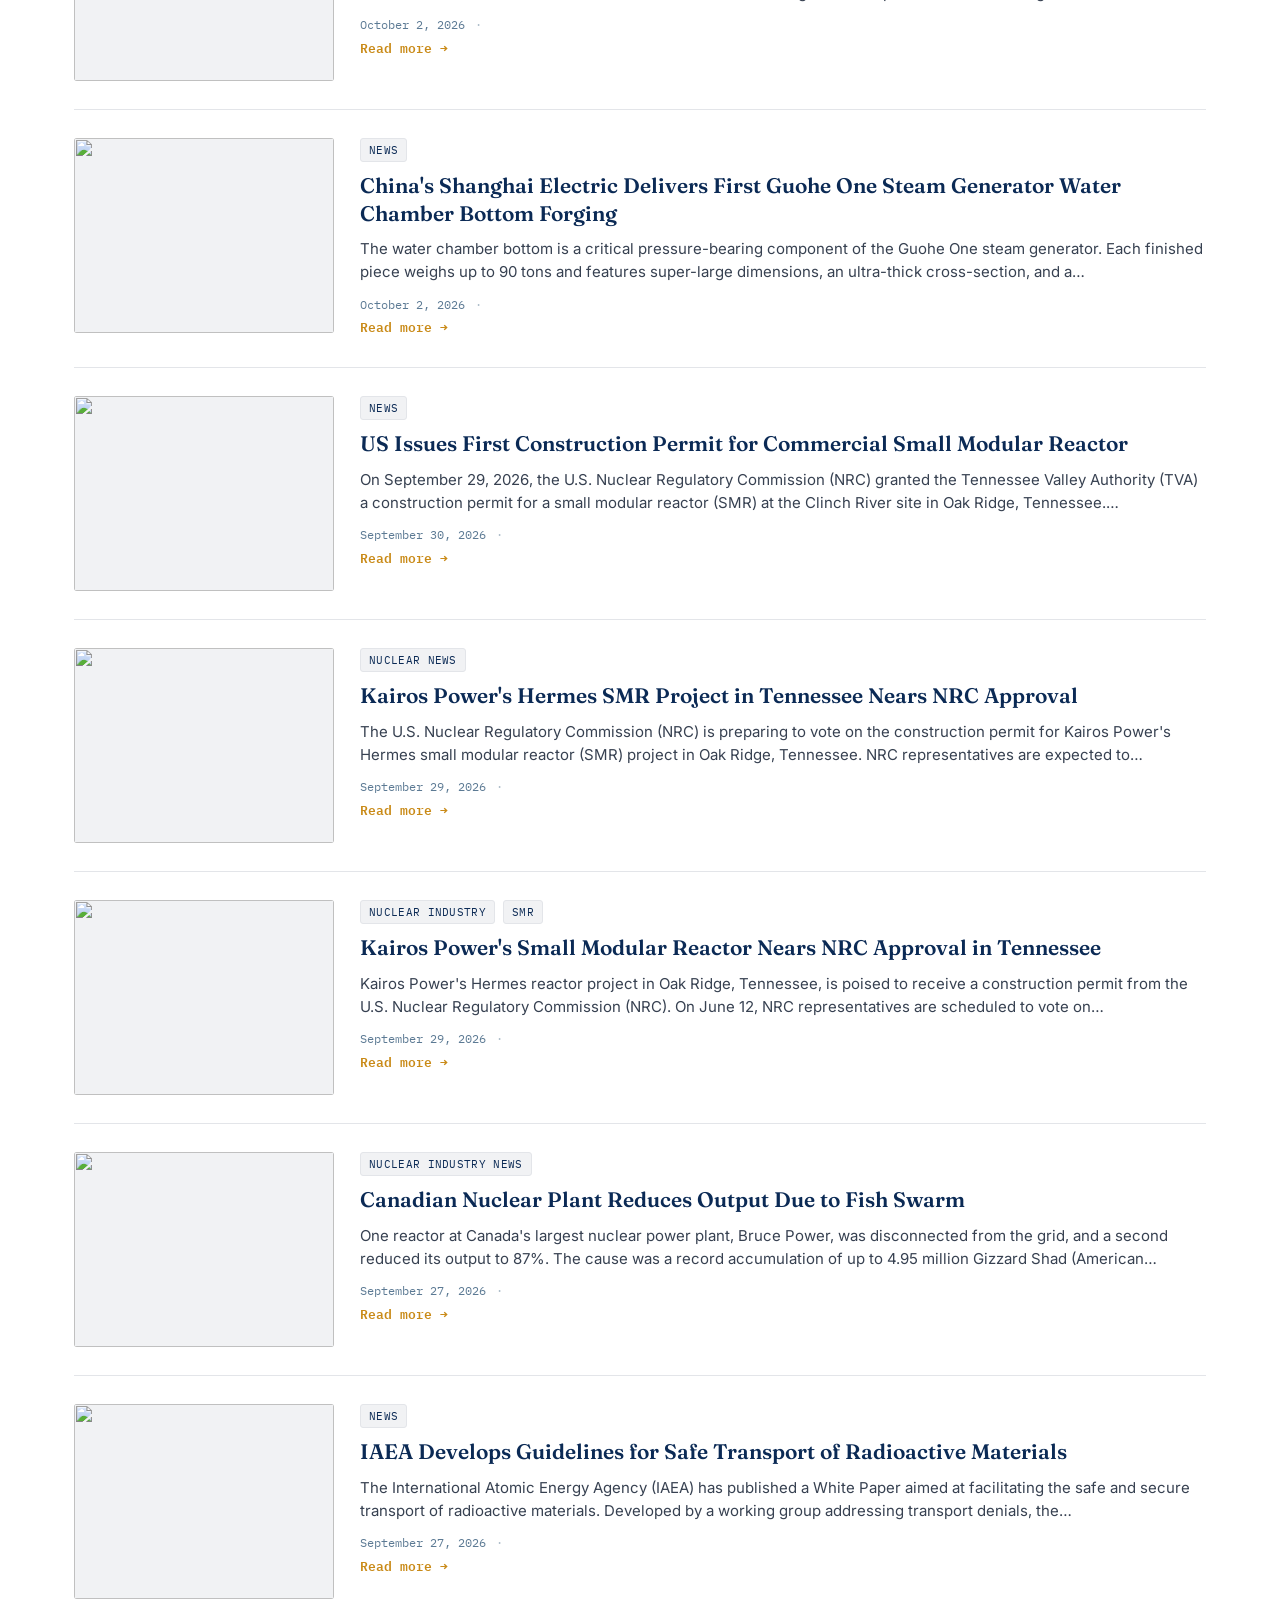
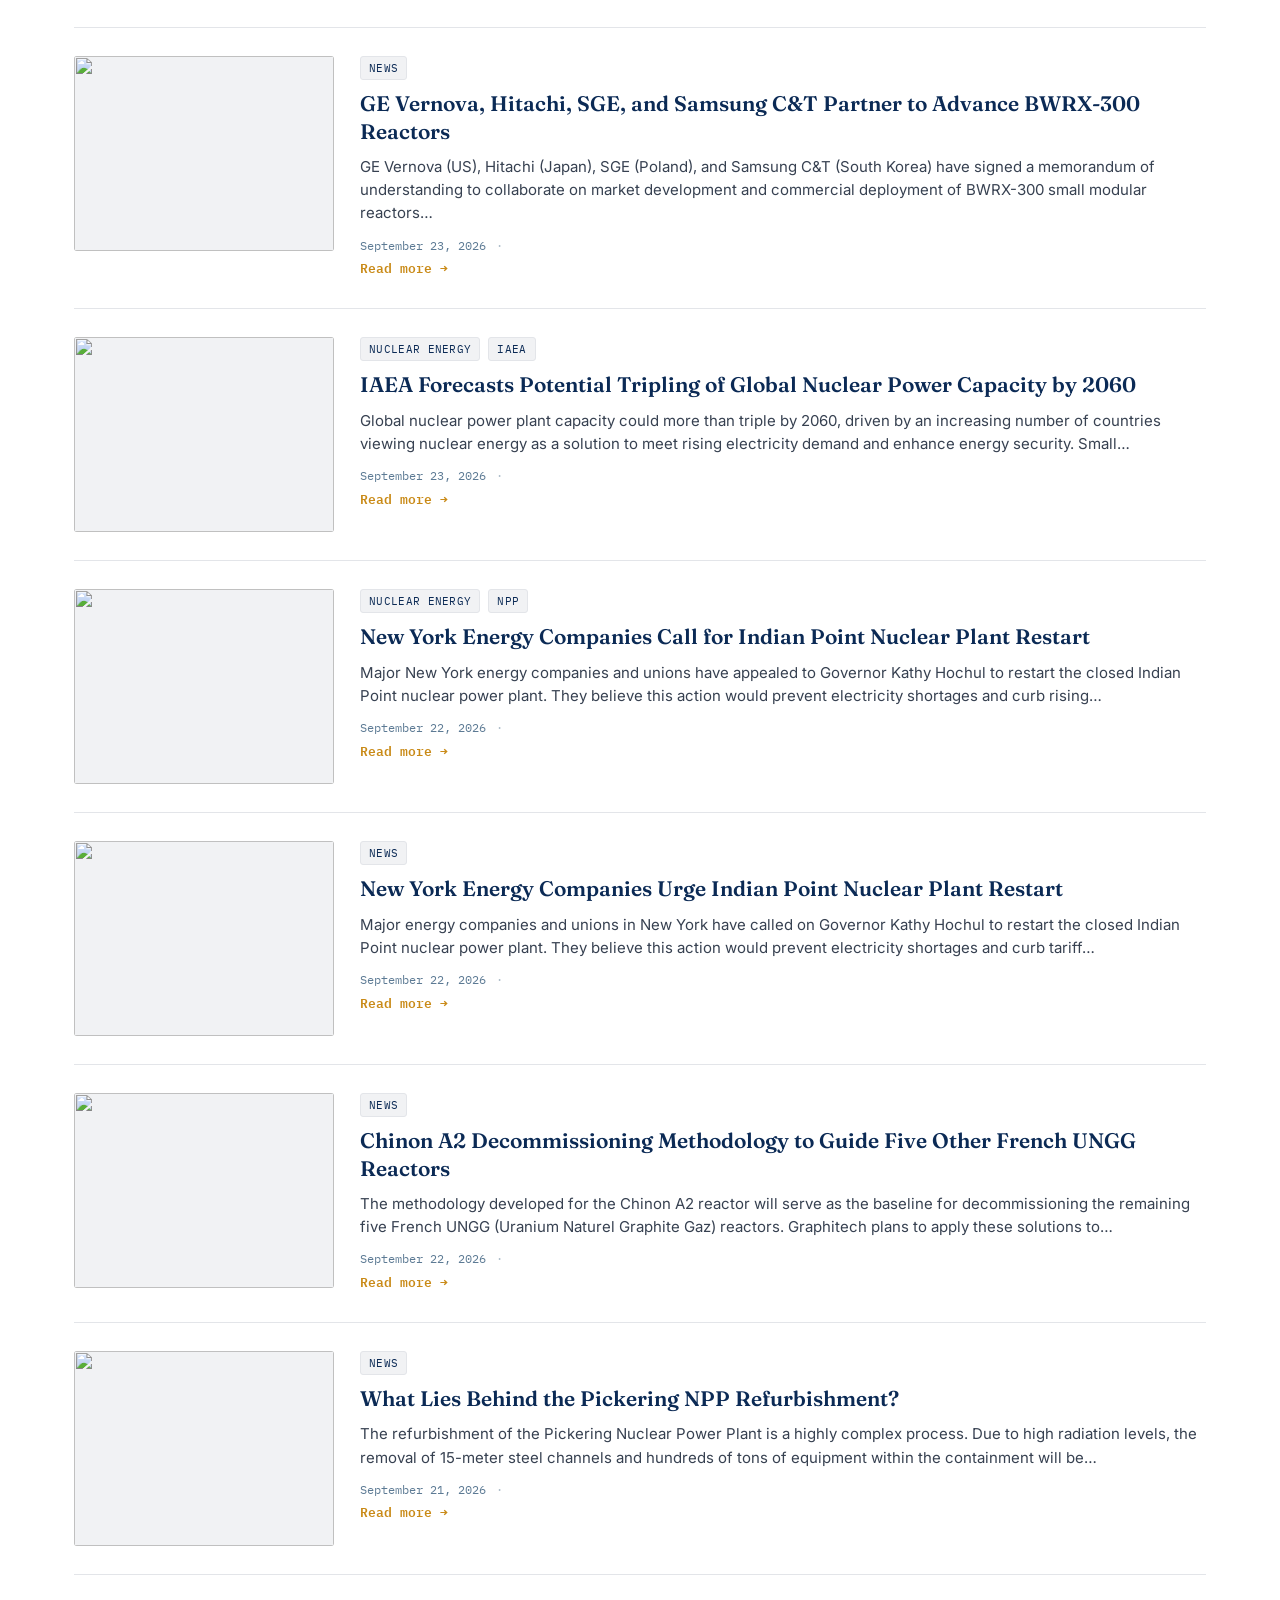
==== commit c51543df: "Автопубликация новостей из @nuclearkz" ====
--- a/en/index.html
+++ b/en/index.html
@@ -87,6 +87,26 @@
 
       <div class="feed" id="feed">
         <!-- NEW-POSTS-INSERT-HERE -->
+        <article class="post" id="auto-499926235">
+          <div class="post-media"><img src="assets/tg-499926235-0.jpg" alt=""></div>
+          <div class="post-body">
+            <div class="post-tags"><span class="post-tag">News</span></div>
+            <h3><a href="#auto-499926235">Kazakhstan Approves Procurement Rules for National Nuclear Power Plant Operator</a></h3>
+            <p class="post-excerpt">The Chairman of Kazakhstan&#x27;s Atomic Energy Agency signed an order on October 13, 2026, which will come into effect on October 30. The document outlines new procurement rules for the national nuclear power plant…</p>
+            <p class="post-full">The Chairman of Kazakhstan&#x27;s Atomic Energy Agency signed an order on October 13, 2026, which will come into effect on October 30. The document outlines new procurement rules for the national nuclear power plant operator.
+
+Key details and procedures include:
+
+**Procurement Categories:** General-purpose procurements (office supplies, furniture, vehicles, household goods, IT) will follow standard state-owned company legislation. Specialized procurements (surveying, design, construction and installation works, supervision, and turnkey construction) will strictly adhere to the new regulations.
+
+**Supplier Registry and Selection:** Only companies that have passed a preliminary qualification selection and are included in a special registry will be permitted to participate in procurements for nuclear power plant projects.
+
+**Support for Domestic Producers:** Kazakhstani manufacturers will have a guaranteed supply period of no less than 60 days for goods, and no less than 120 days for complex, customized, and critical items.</p>
+            <div class="meta"><span>October 21, 2026</span><span class="dot">·</span><span class="views-count" data-post="auto-499926235"></span></div>
+            <button class="read-more" data-target="auto-499926235">Read more →</button>
+          </div>
+        </article>
+
         <article class="post" id="auto-499926234">
           <div class="post-media"><img src="assets/tg-499926234-0.jpg" alt=""></div>
           <div class="post-body">
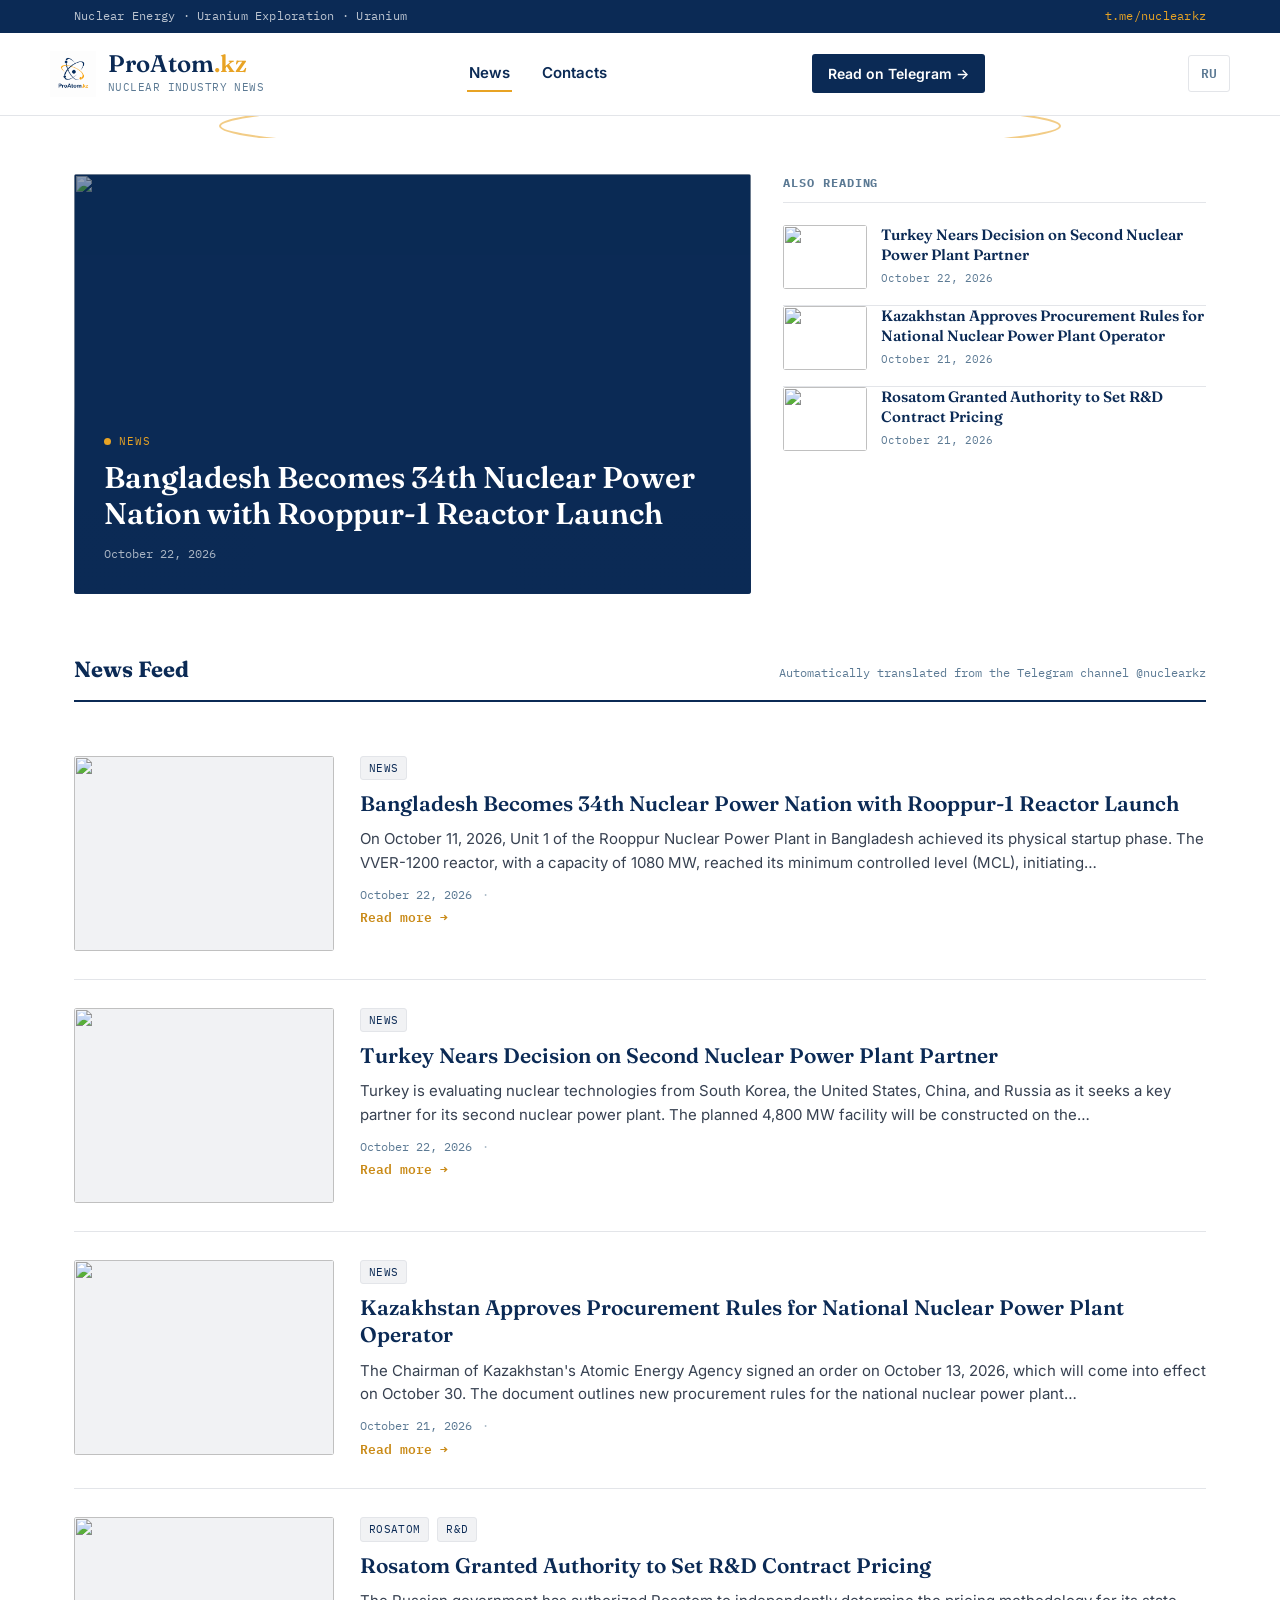
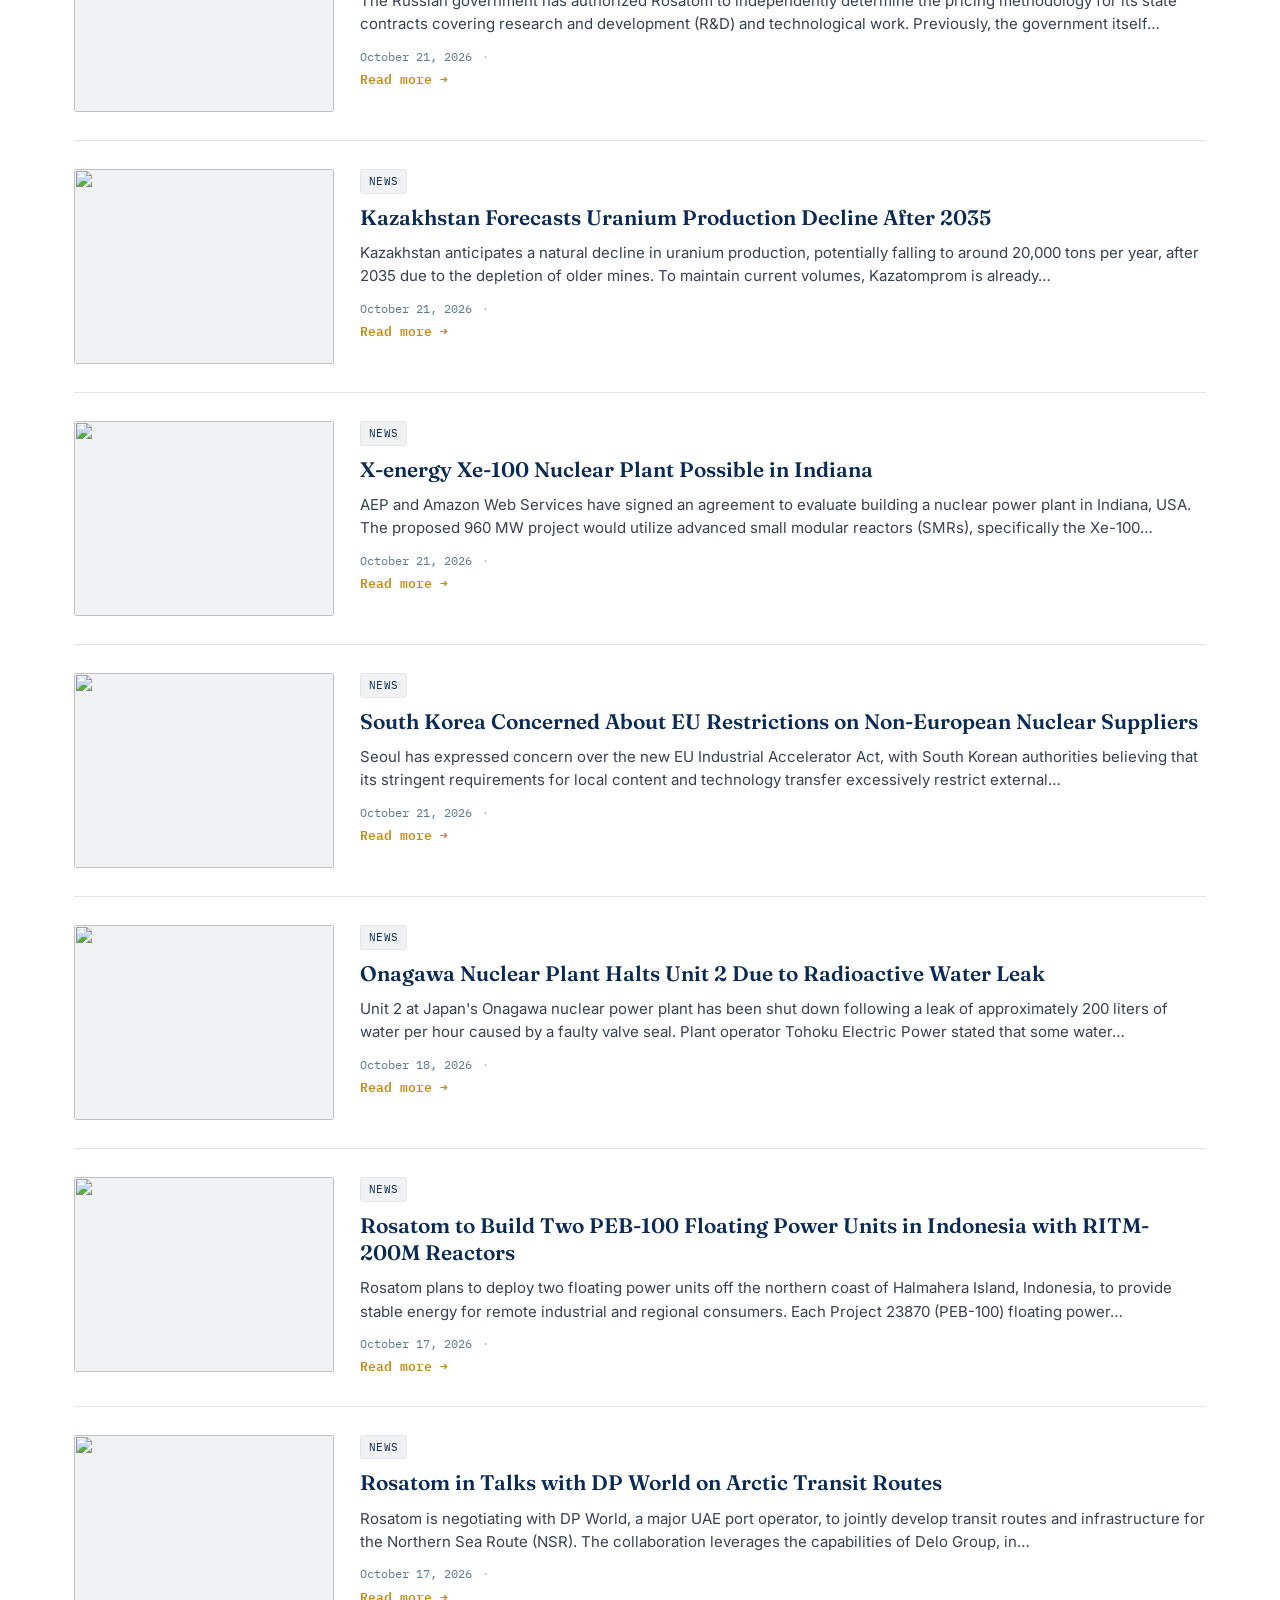
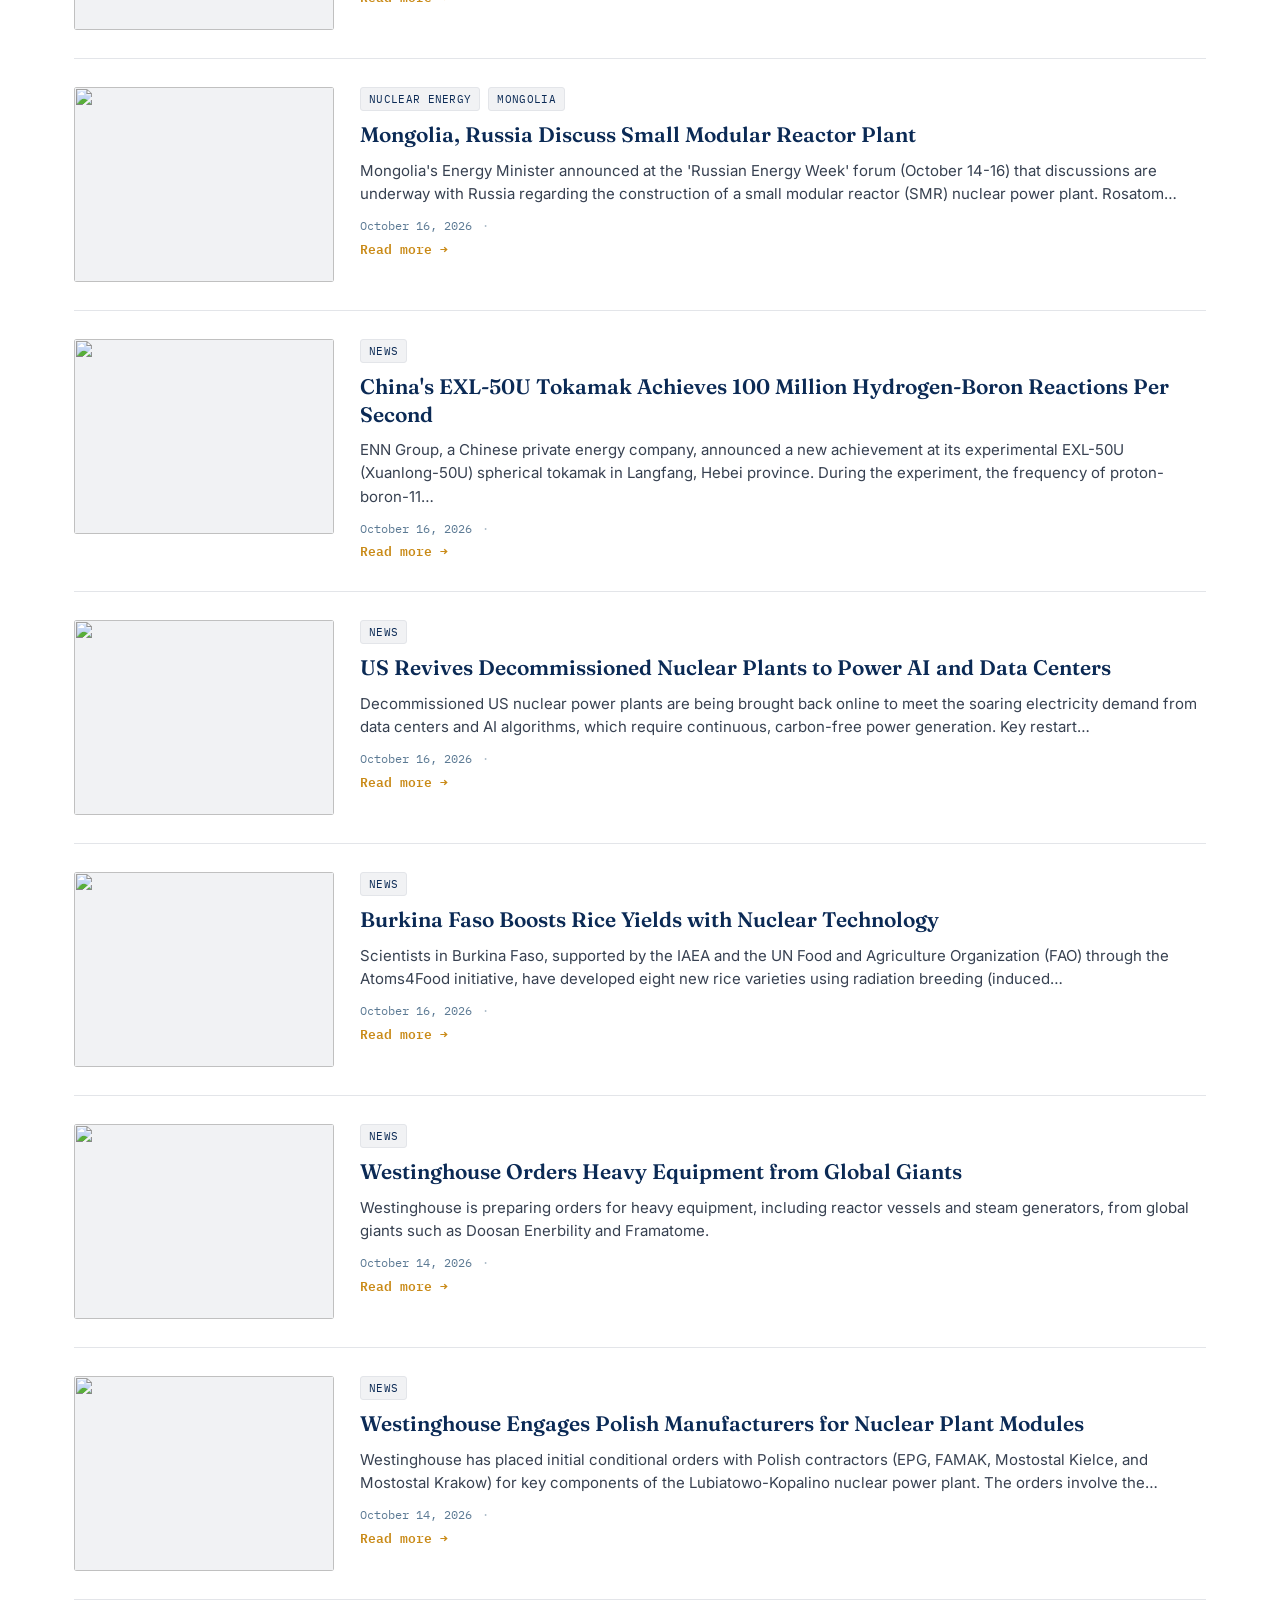
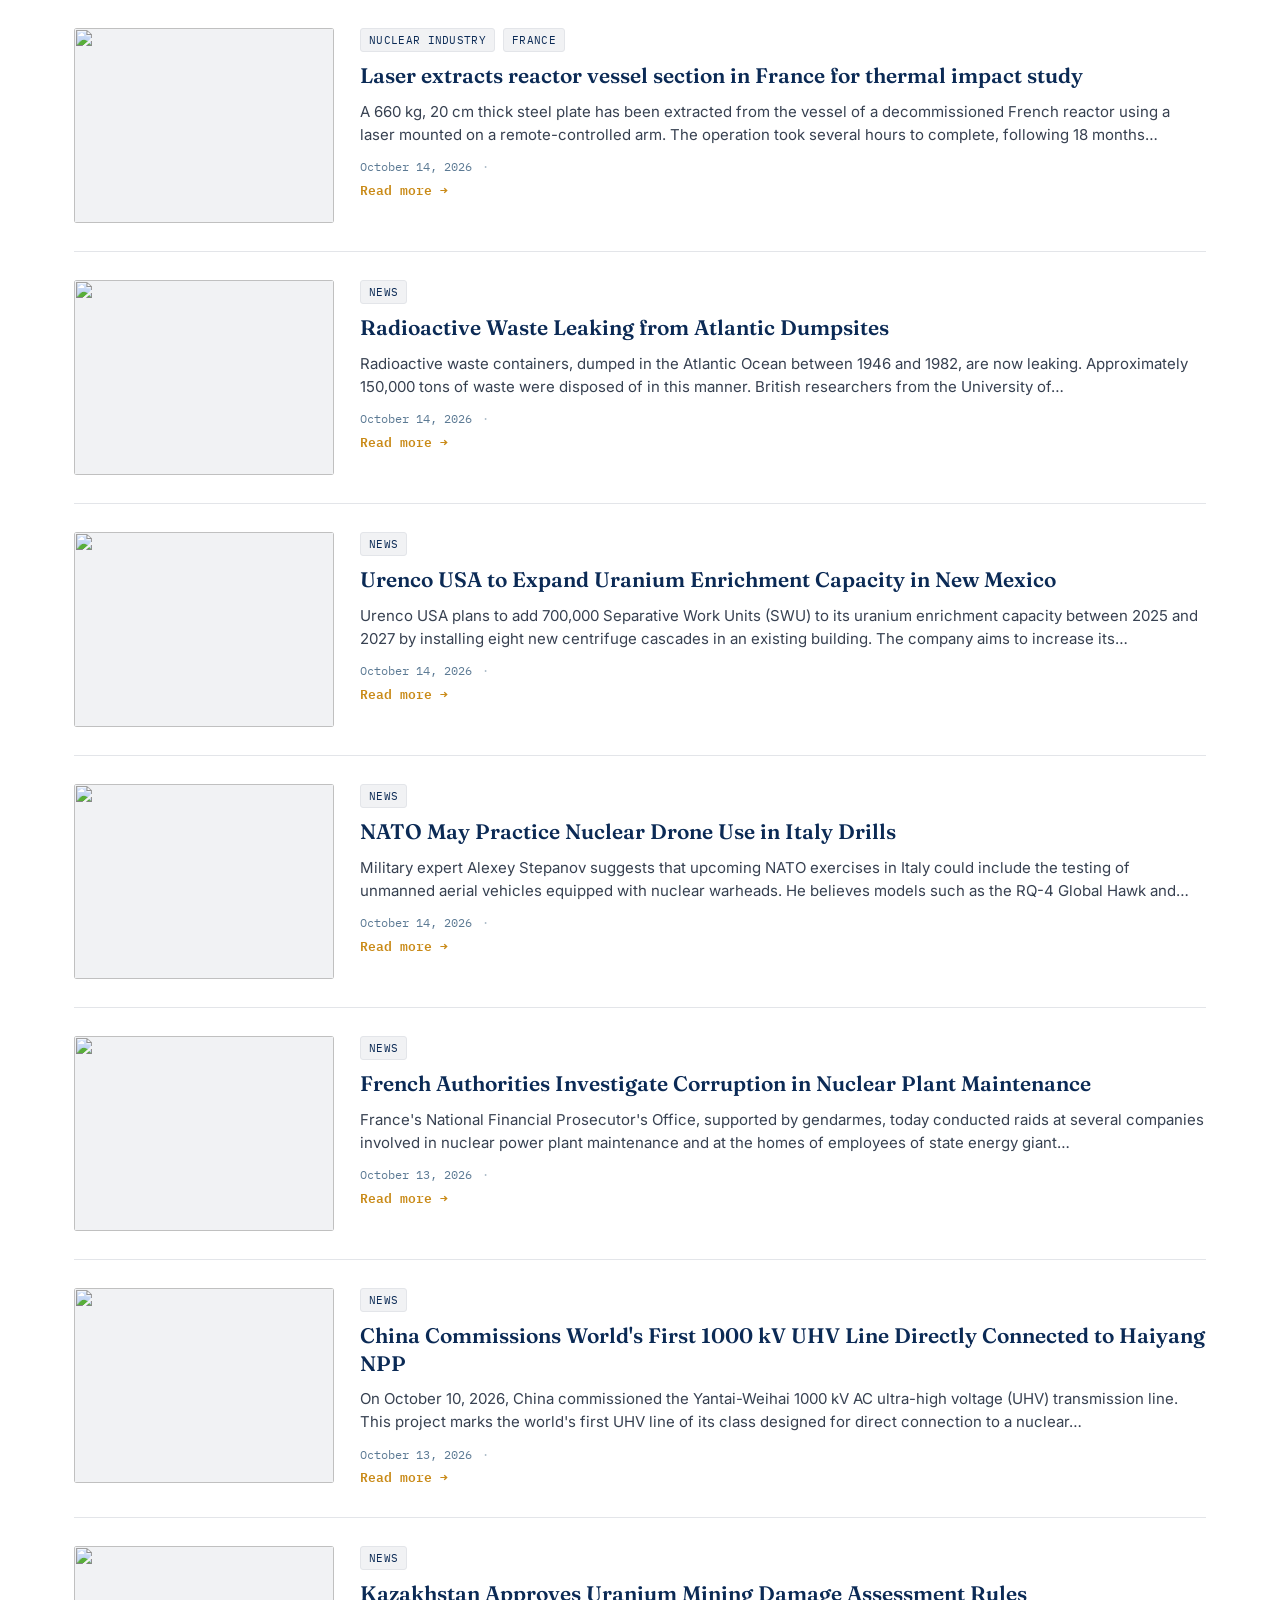
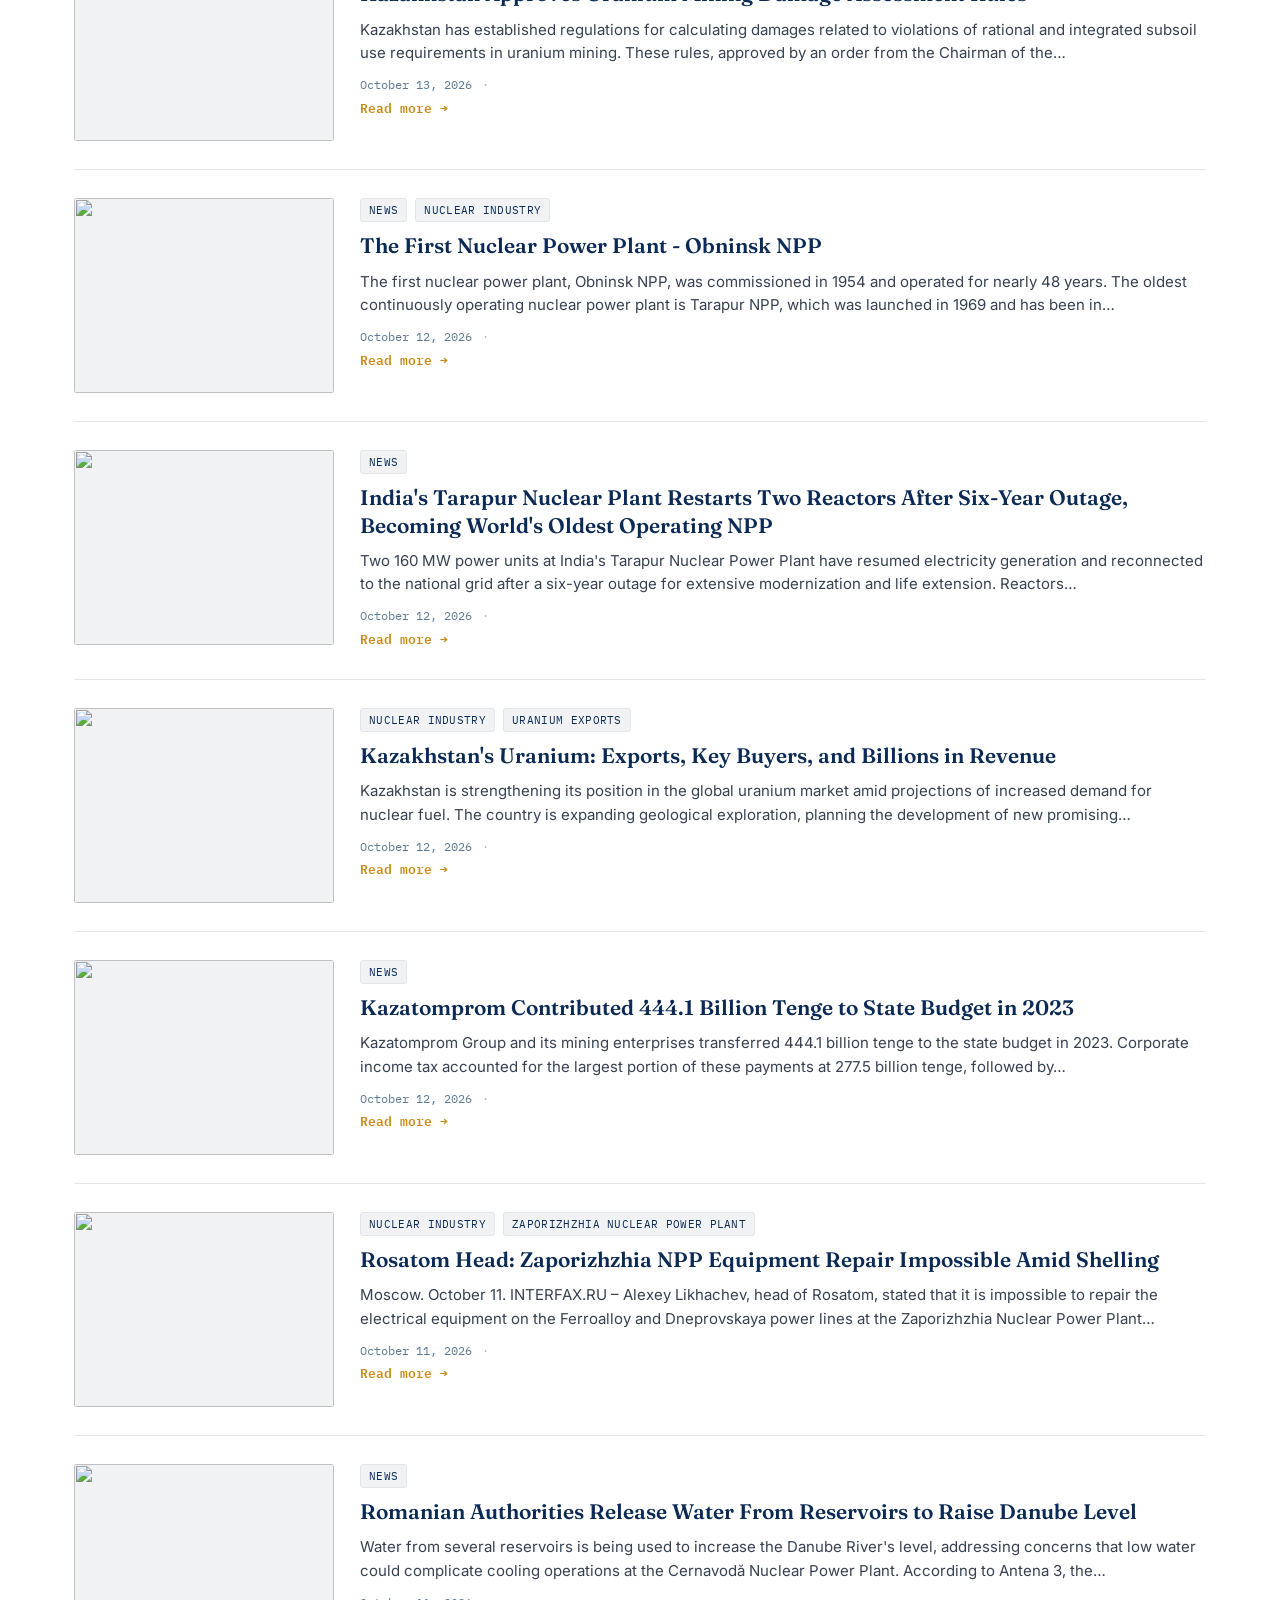
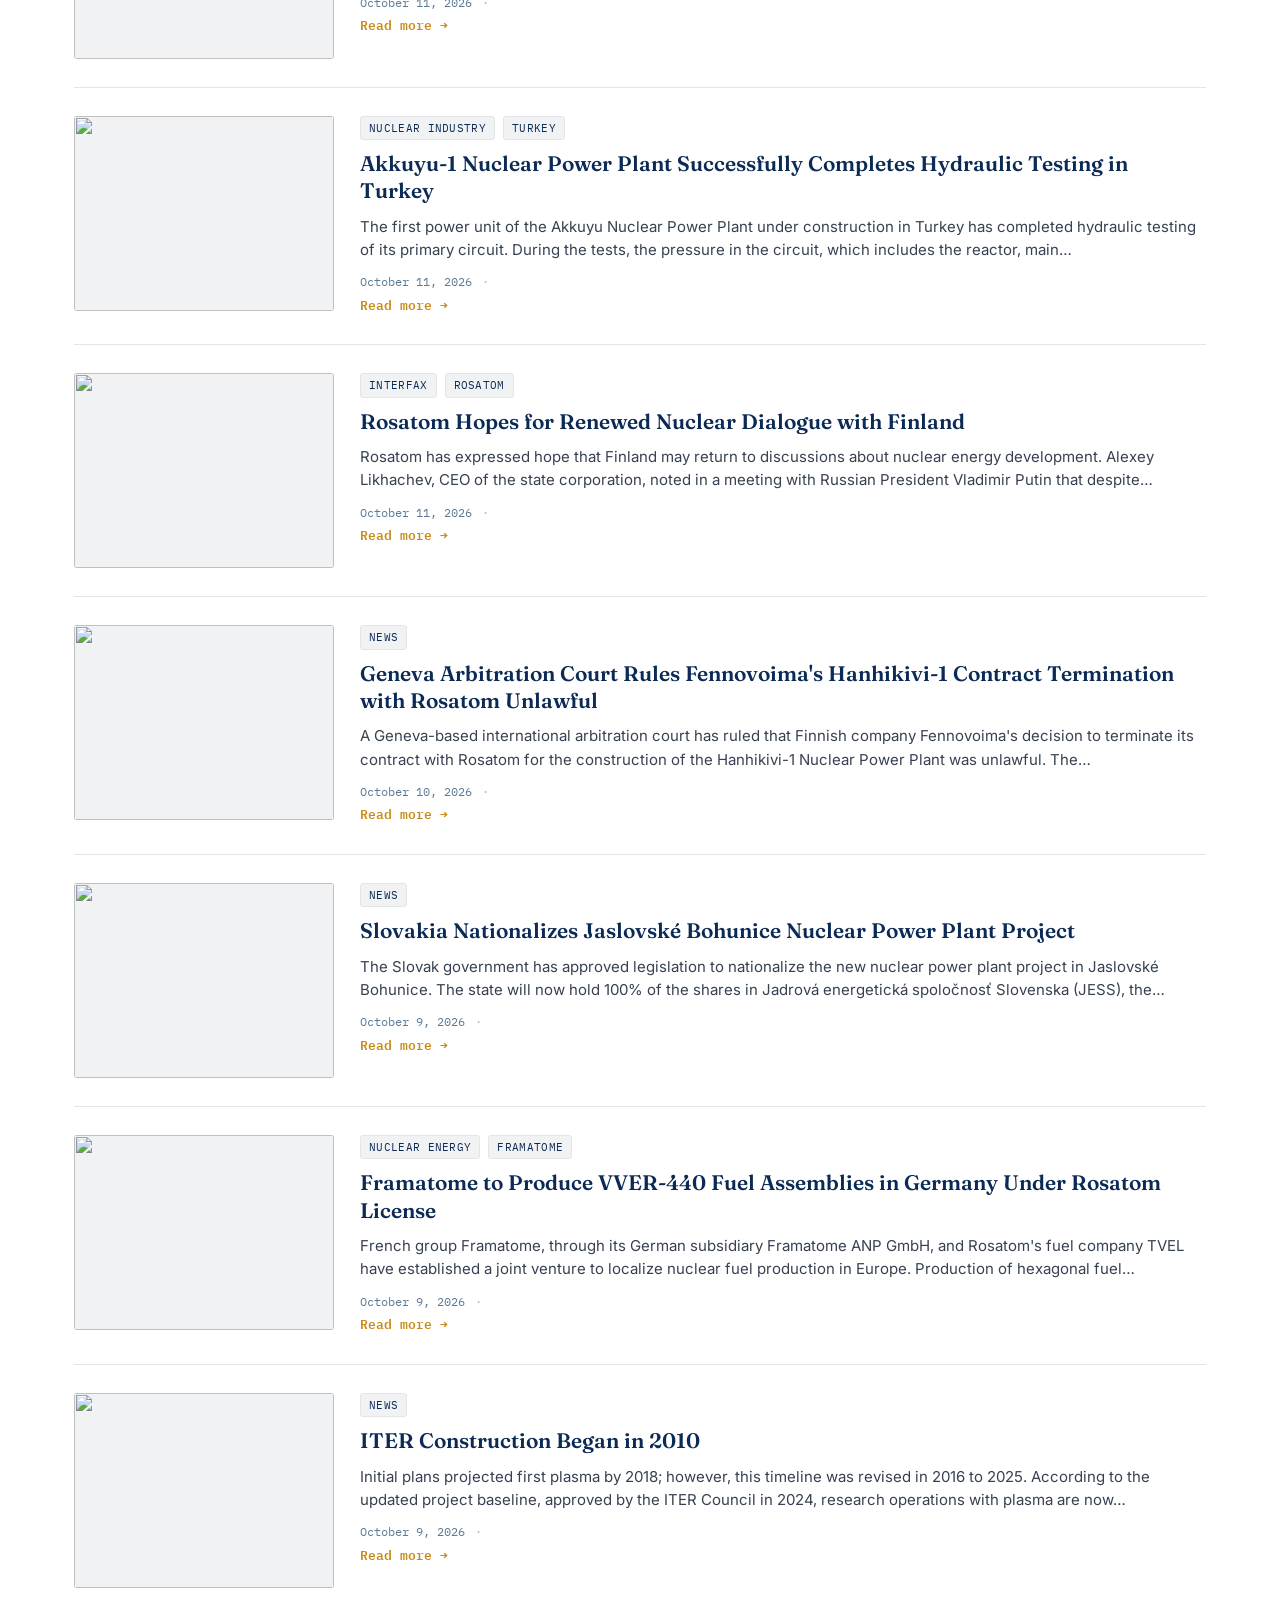
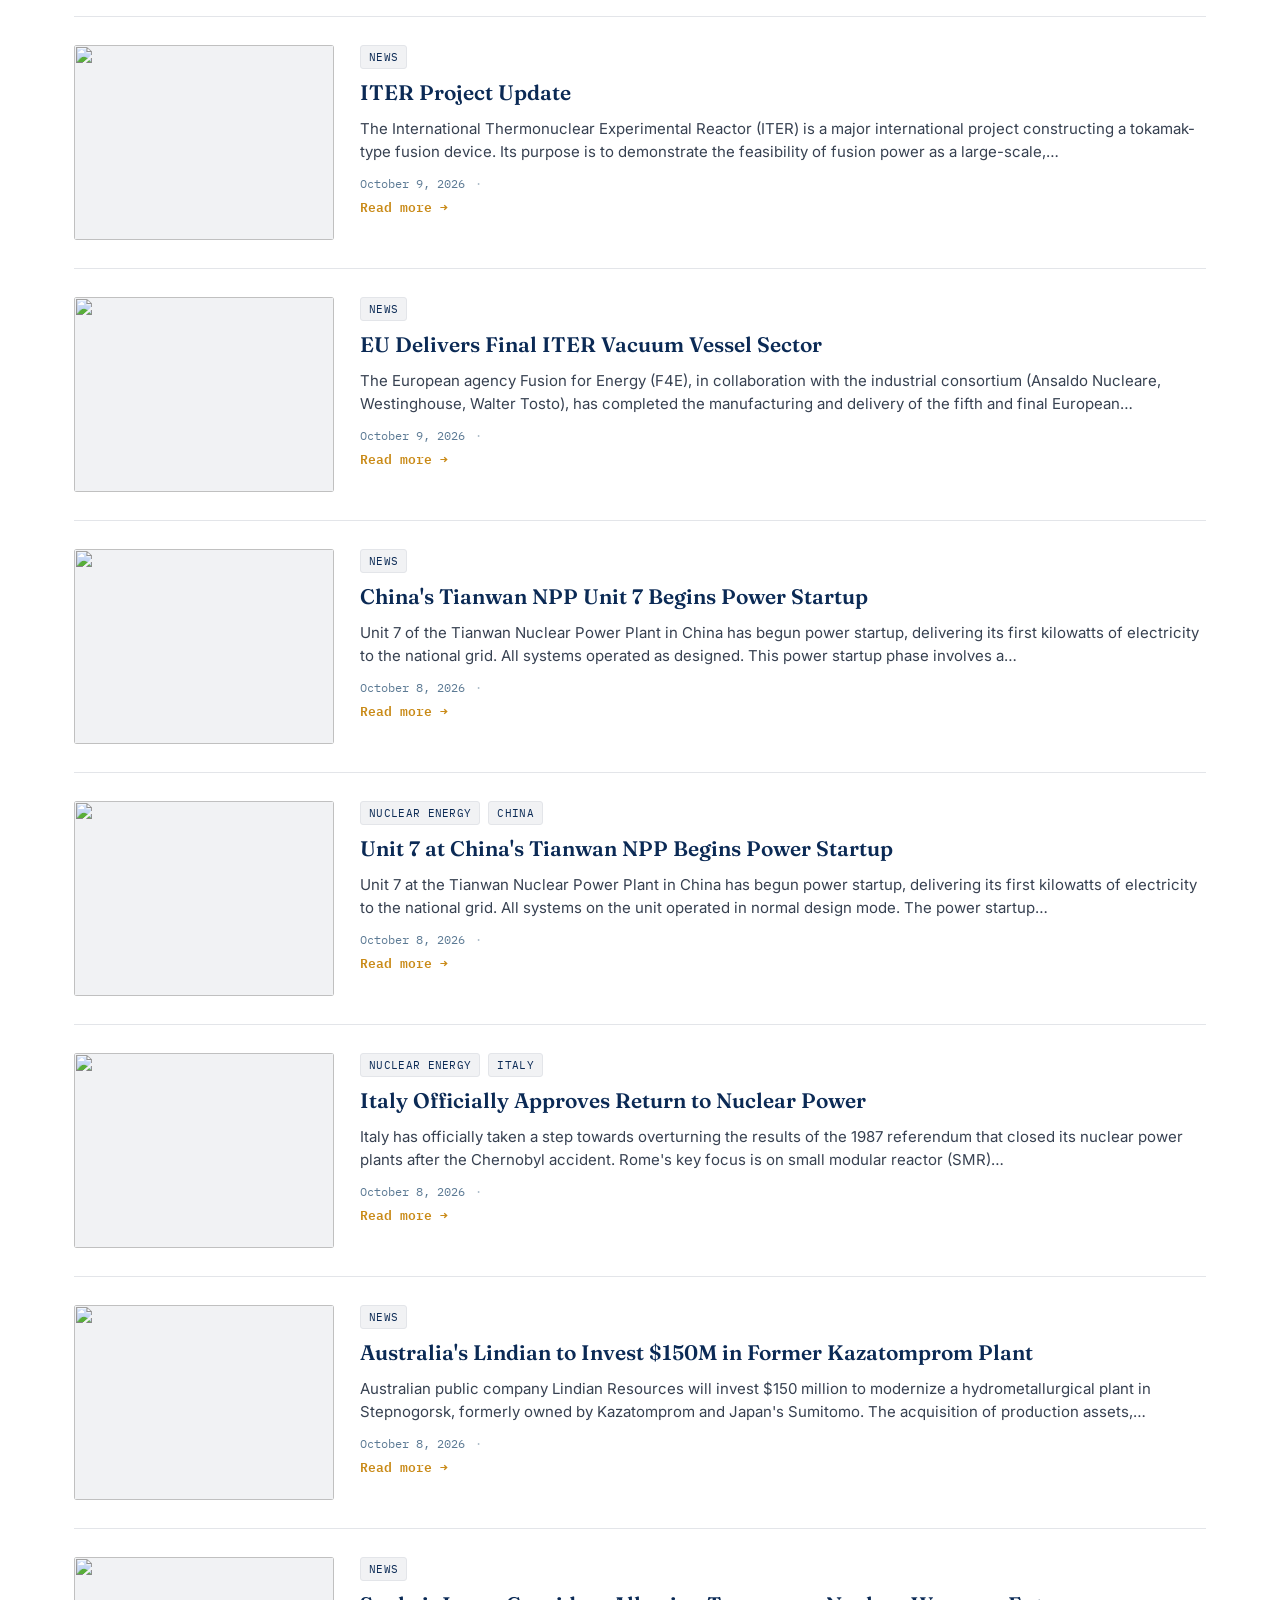
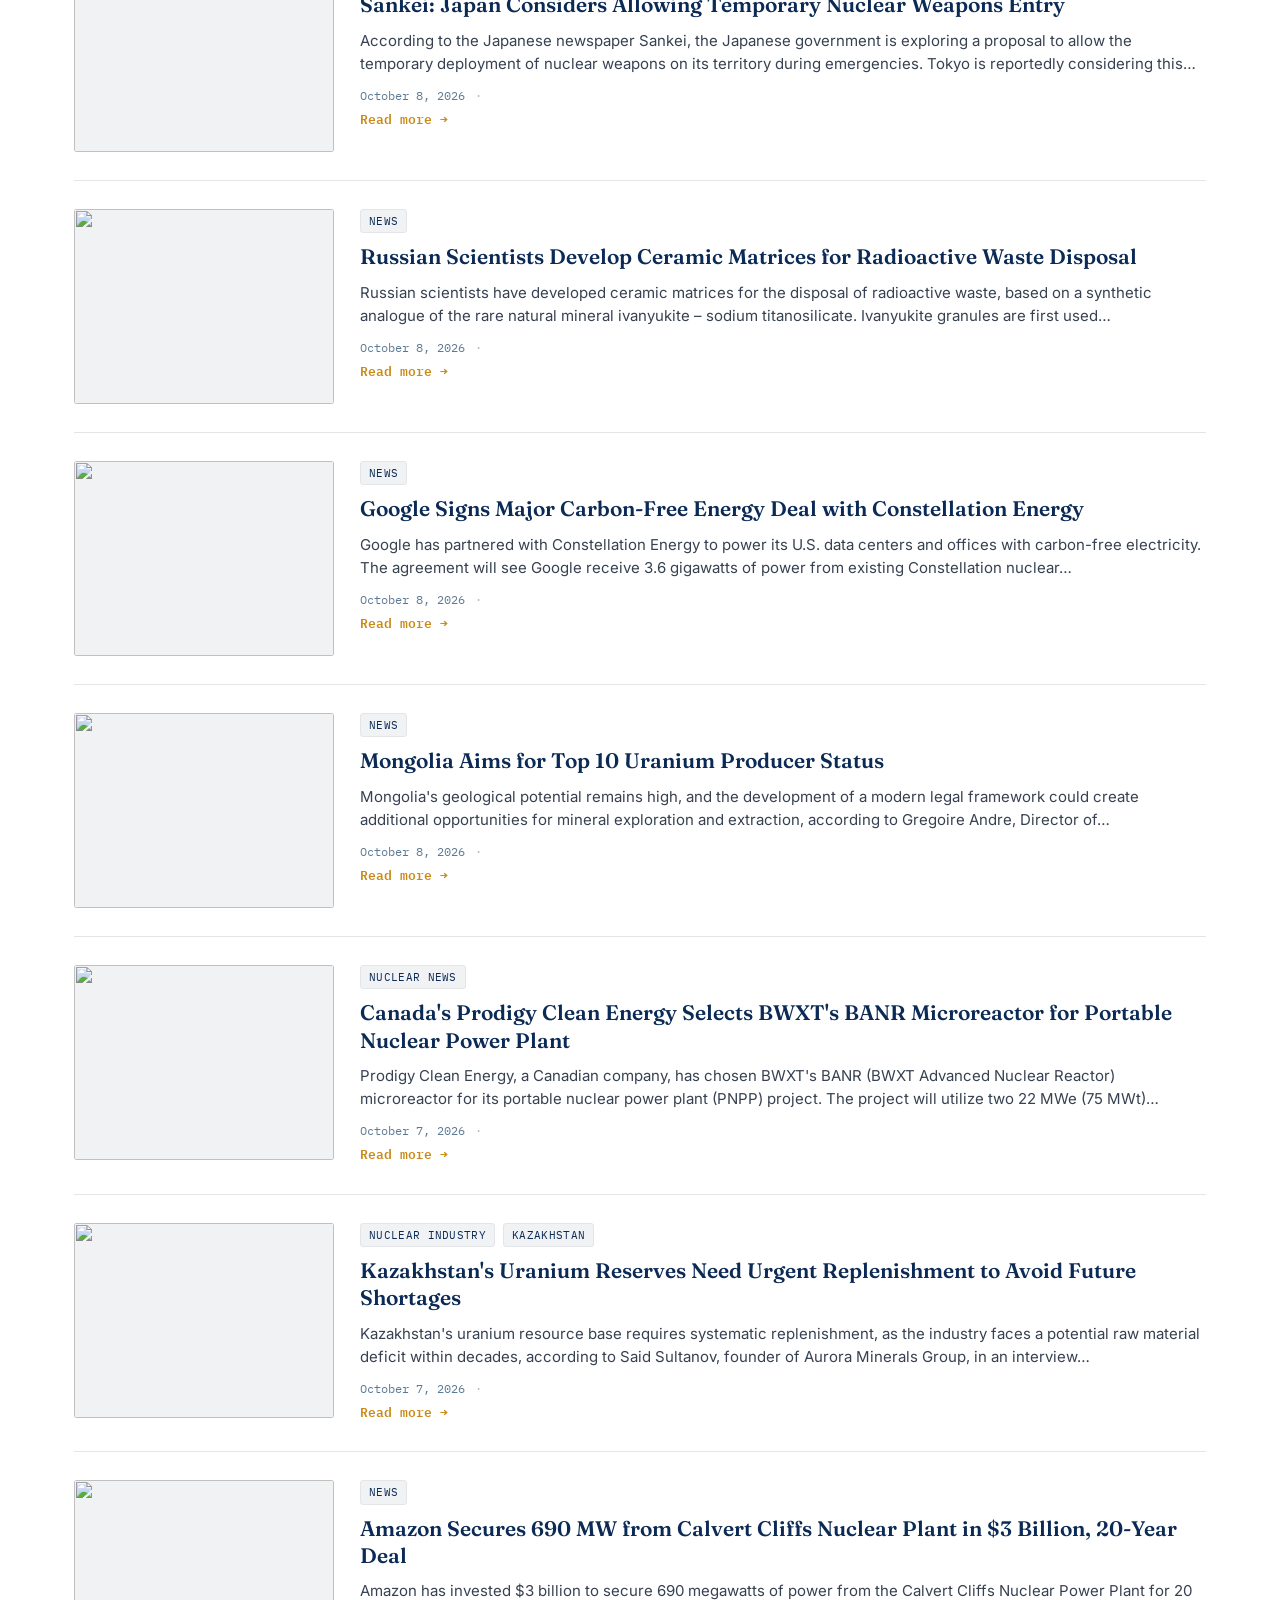
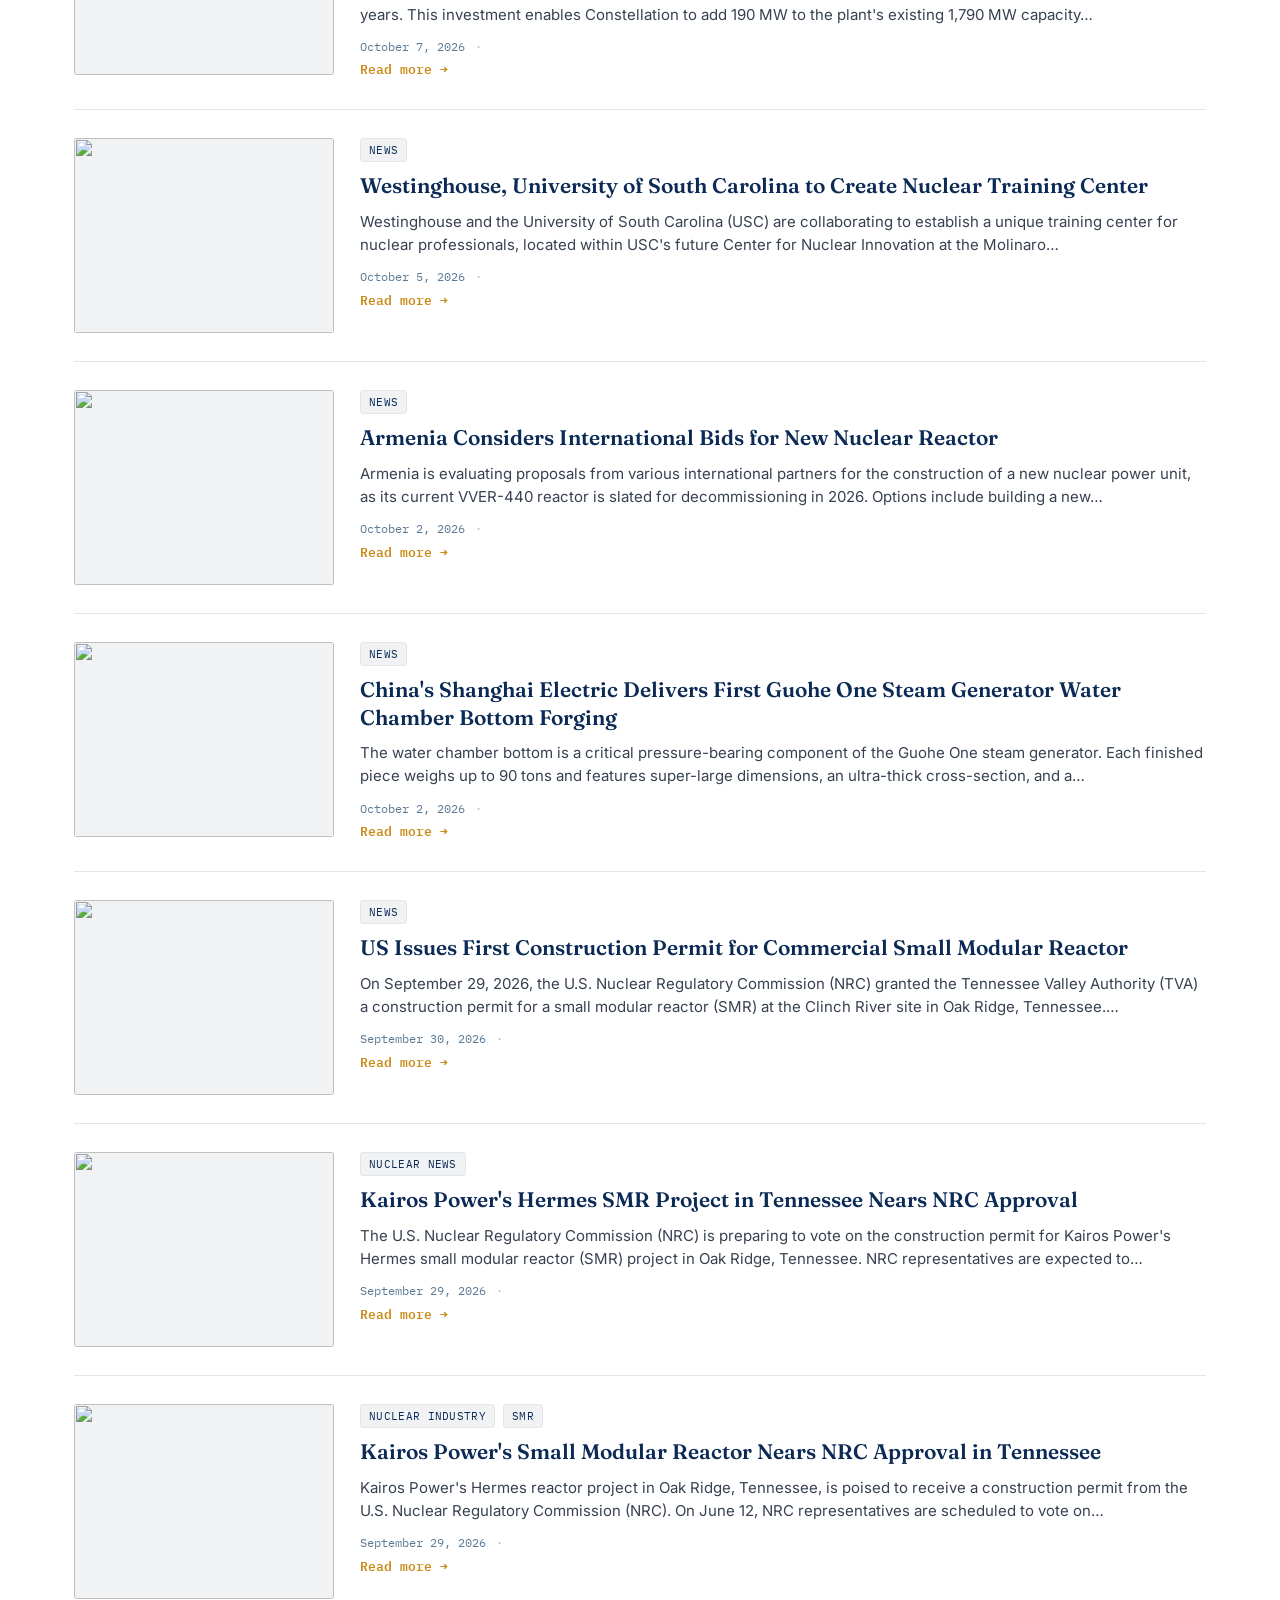
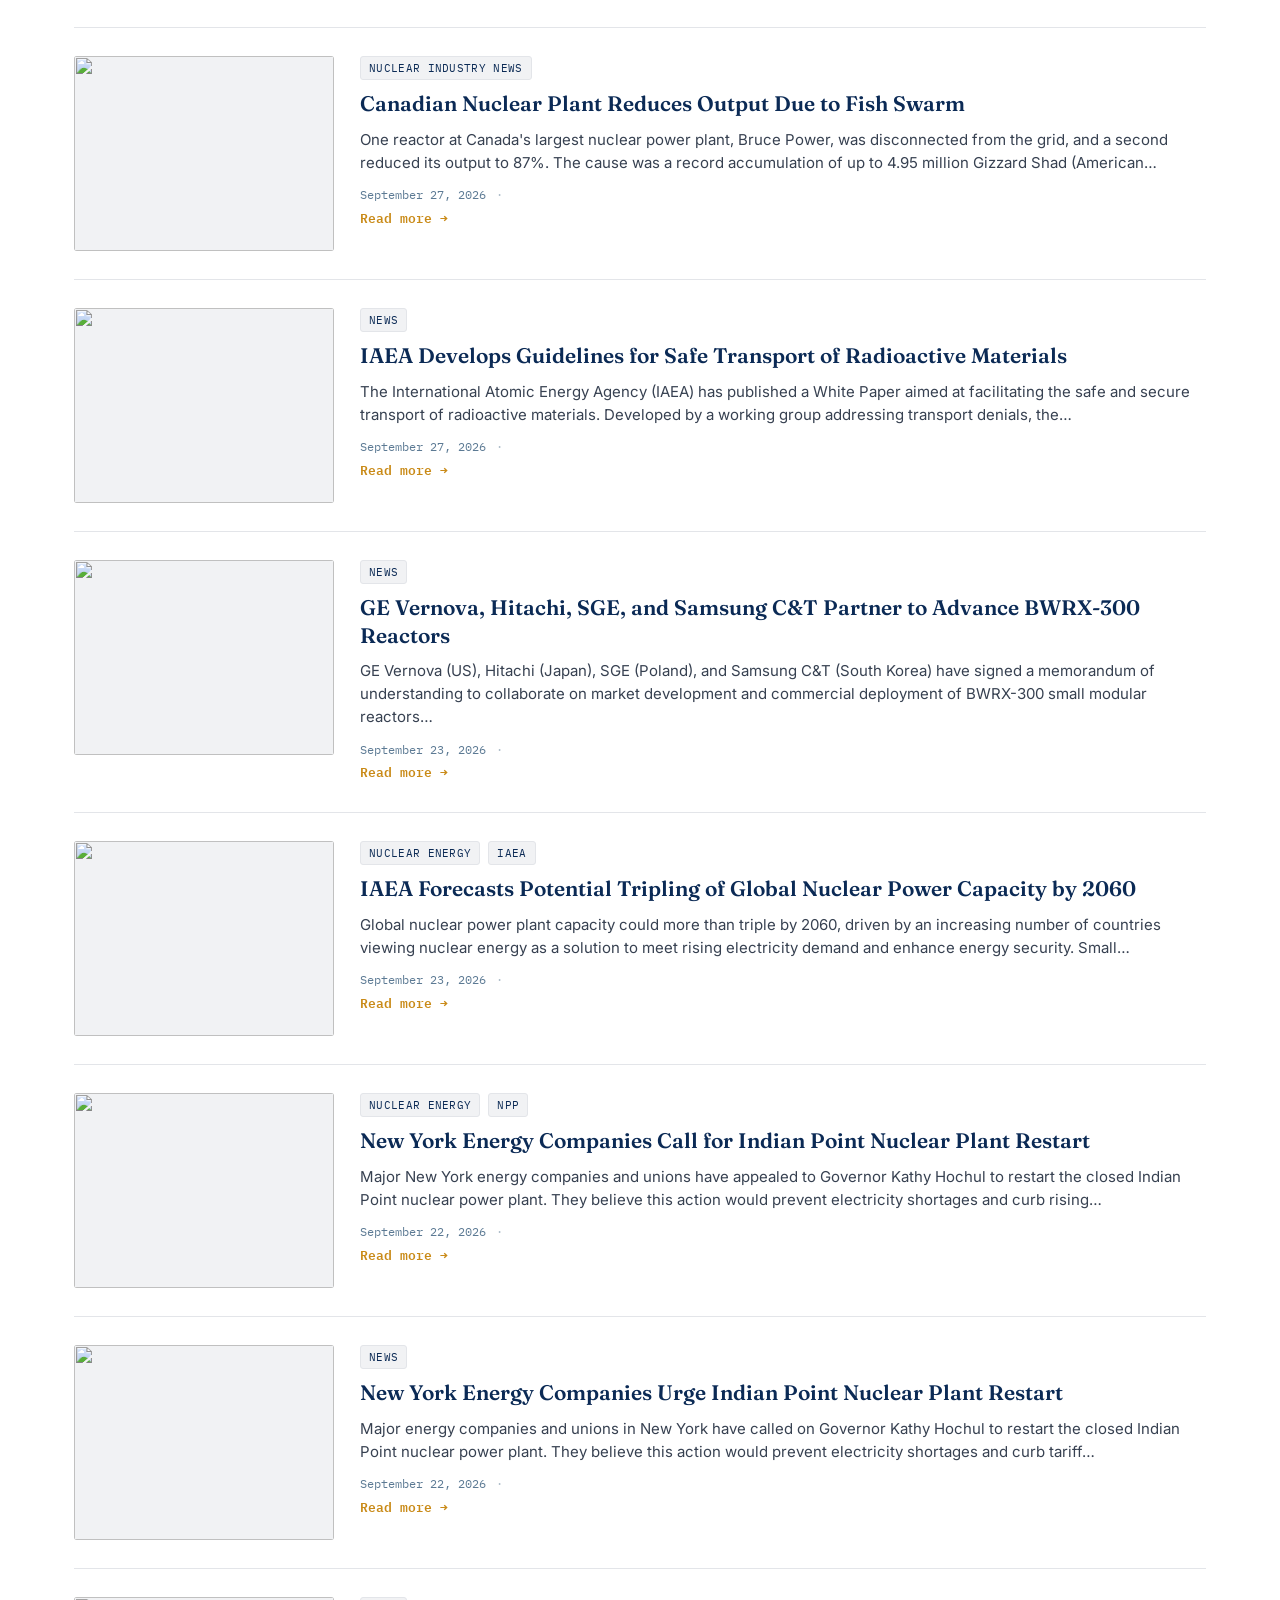
==== commit 5a3e0f4b: "Автопубликация новостей из @nuclearkz" ====
--- a/en/index.html
+++ b/en/index.html
@@ -87,6 +87,34 @@
 
       <div class="feed" id="feed">
         <!-- NEW-POSTS-INSERT-HERE -->
+        <article class="post" id="auto-499926238">
+          <div class="post-media"><img src="assets/tg-499926238-0.jpg" alt=""></div>
+          <div class="post-body">
+            <div class="post-tags"><span class="post-tag">News</span></div>
+            <h3><a href="#auto-499926238">Bangladesh Becomes 34th Nuclear Power Nation with Rooppur-1 Reactor Launch</a></h3>
+            <p class="post-excerpt">On October 11, 2026, Unit 1 of the Rooppur Nuclear Power Plant in Bangladesh achieved its physical startup phase. The VVER-1200 reactor, with a capacity of 1080 MW, reached its minimum controlled level (MCL), initiating…</p>
+            <p class="post-full">On October 11, 2026, Unit 1 of the Rooppur Nuclear Power Plant in Bangladesh achieved its physical startup phase. The VVER-1200 reactor, with a capacity of 1080 MW, reached its minimum controlled level (MCL), initiating a self-sustaining nuclear fission chain reaction in its core.
+
+The timeline for this milestone included the completion of fresh nuclear fuel loading on April 24, 2026, with 163 fuel assemblies placed into the reactor core. First criticality was then achieved on October 11, 2026. The next phase, power startup, is planned for November 2026, which will involve connecting the generator to Bangladesh&#x27;s national grid and increasing power output.
+
+The Rooppur Nuclear Power Plant, located in the Pabna district on the Padma River, is Bangladesh&#x27;s first nuclear power station. It is being constructed by Rosatom&#x27;s engineering division, featuring two VVER-1200 Generation 3+ units. With Unit 1 reaching MCL, Bangladesh is now the 34th country globally to operate nuclear power facilities.</p>
+            <div class="meta"><span>October 22, 2026</span><span class="dot">·</span><span class="views-count" data-post="auto-499926238"></span></div>
+            <button class="read-more" data-target="auto-499926238">Read more →</button>
+          </div>
+        </article>
+
+        <article class="post" id="auto-499926237">
+          <div class="post-media"><img src="assets/card-orbit.svg" alt=""></div>
+          <div class="post-body">
+            <div class="post-tags"><span class="post-tag">News</span></div>
+            <h3><a href="#auto-499926237">Turkey Nears Decision on Second Nuclear Power Plant Partner</a></h3>
+            <p class="post-excerpt">Turkey is evaluating nuclear technologies from South Korea, the United States, China, and Russia as it seeks a key partner for its second nuclear power plant. The planned 4,800 MW facility will be constructed on the…</p>
+            <p class="post-full">Turkey is evaluating nuclear technologies from South Korea, the United States, China, and Russia as it seeks a key partner for its second nuclear power plant. The planned 4,800 MW facility will be constructed on the Black Sea coast in Sinop province. This project aligns with Turkey&#x27;s ambitious goal of achieving 20 GW of nuclear capacity by 2050.</p>
+            <div class="meta"><span>October 22, 2026</span><span class="dot">·</span><span class="views-count" data-post="auto-499926237"></span></div>
+            <button class="read-more" data-target="auto-499926237">Read more →</button>
+          </div>
+        </article>
+
         <article class="post" id="auto-499926235">
           <div class="post-media"><img src="assets/tg-499926235-0.jpg" alt=""></div>
           <div class="post-body">
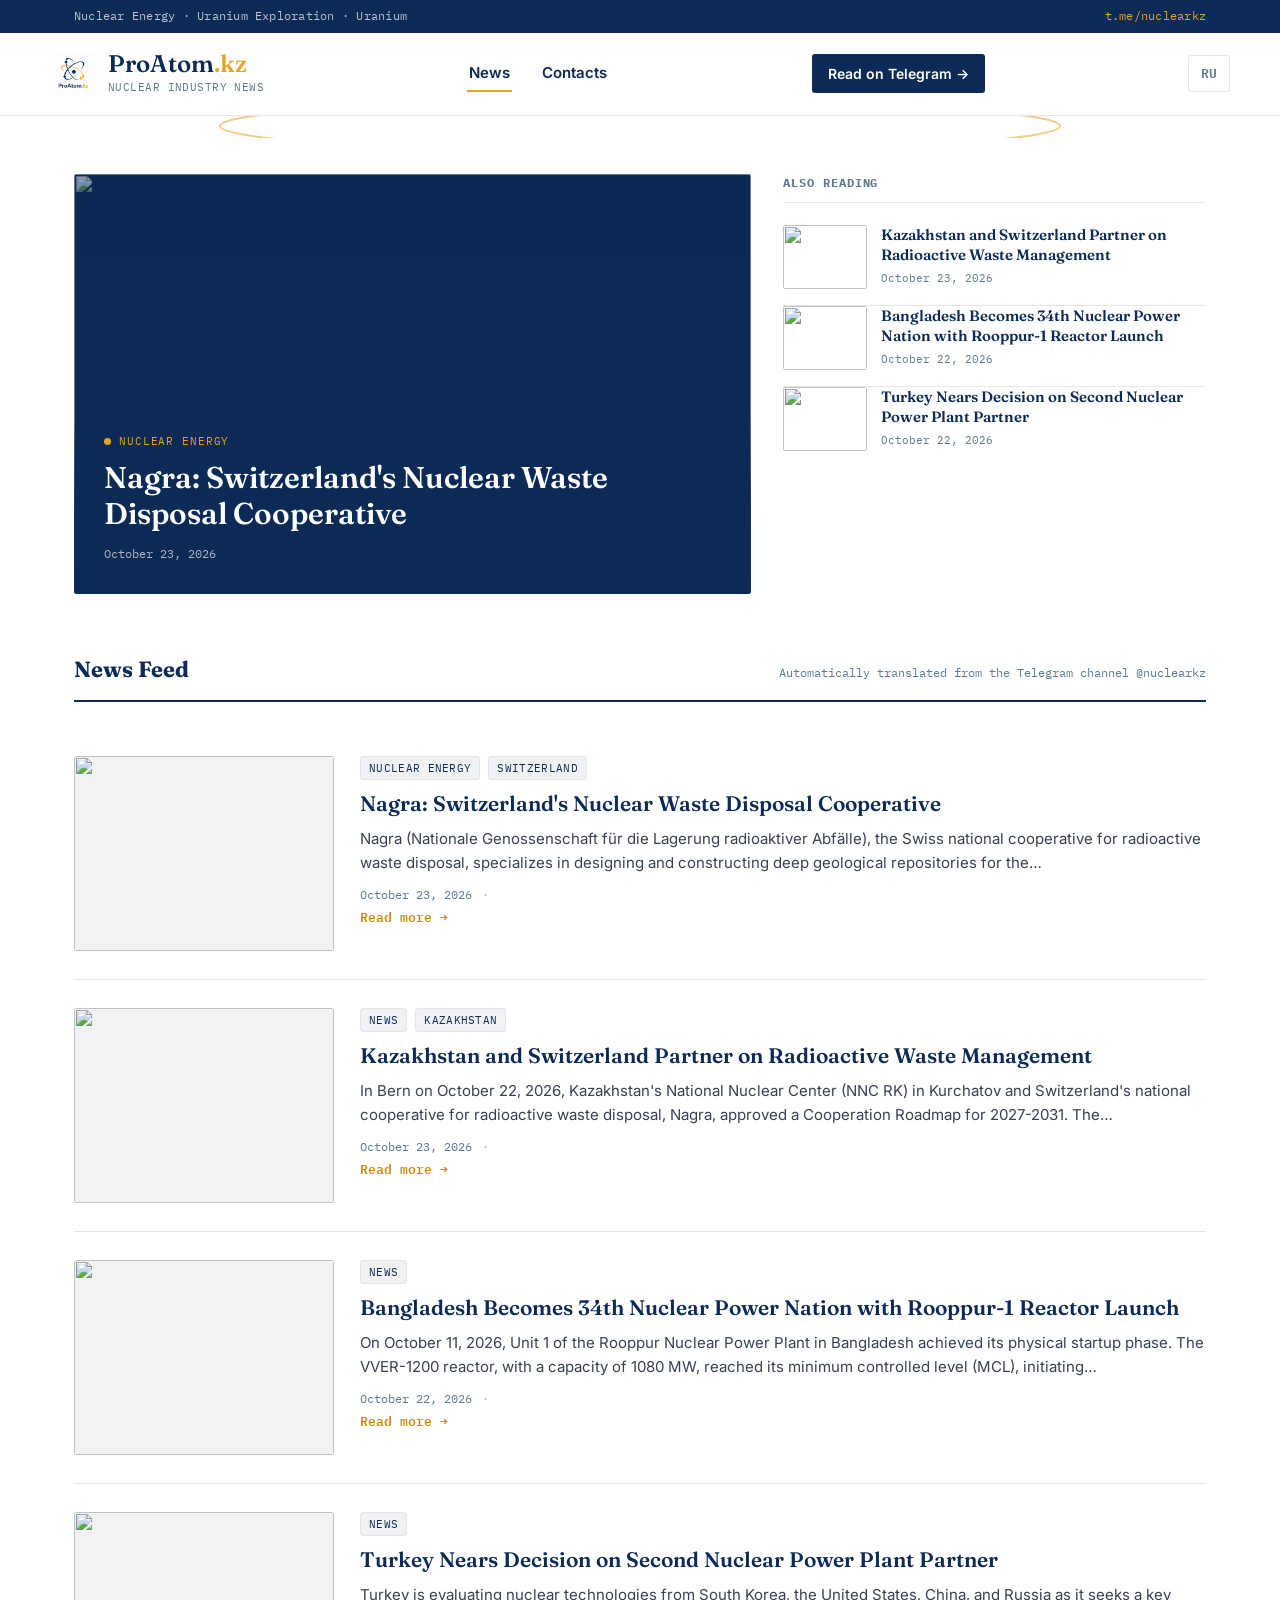
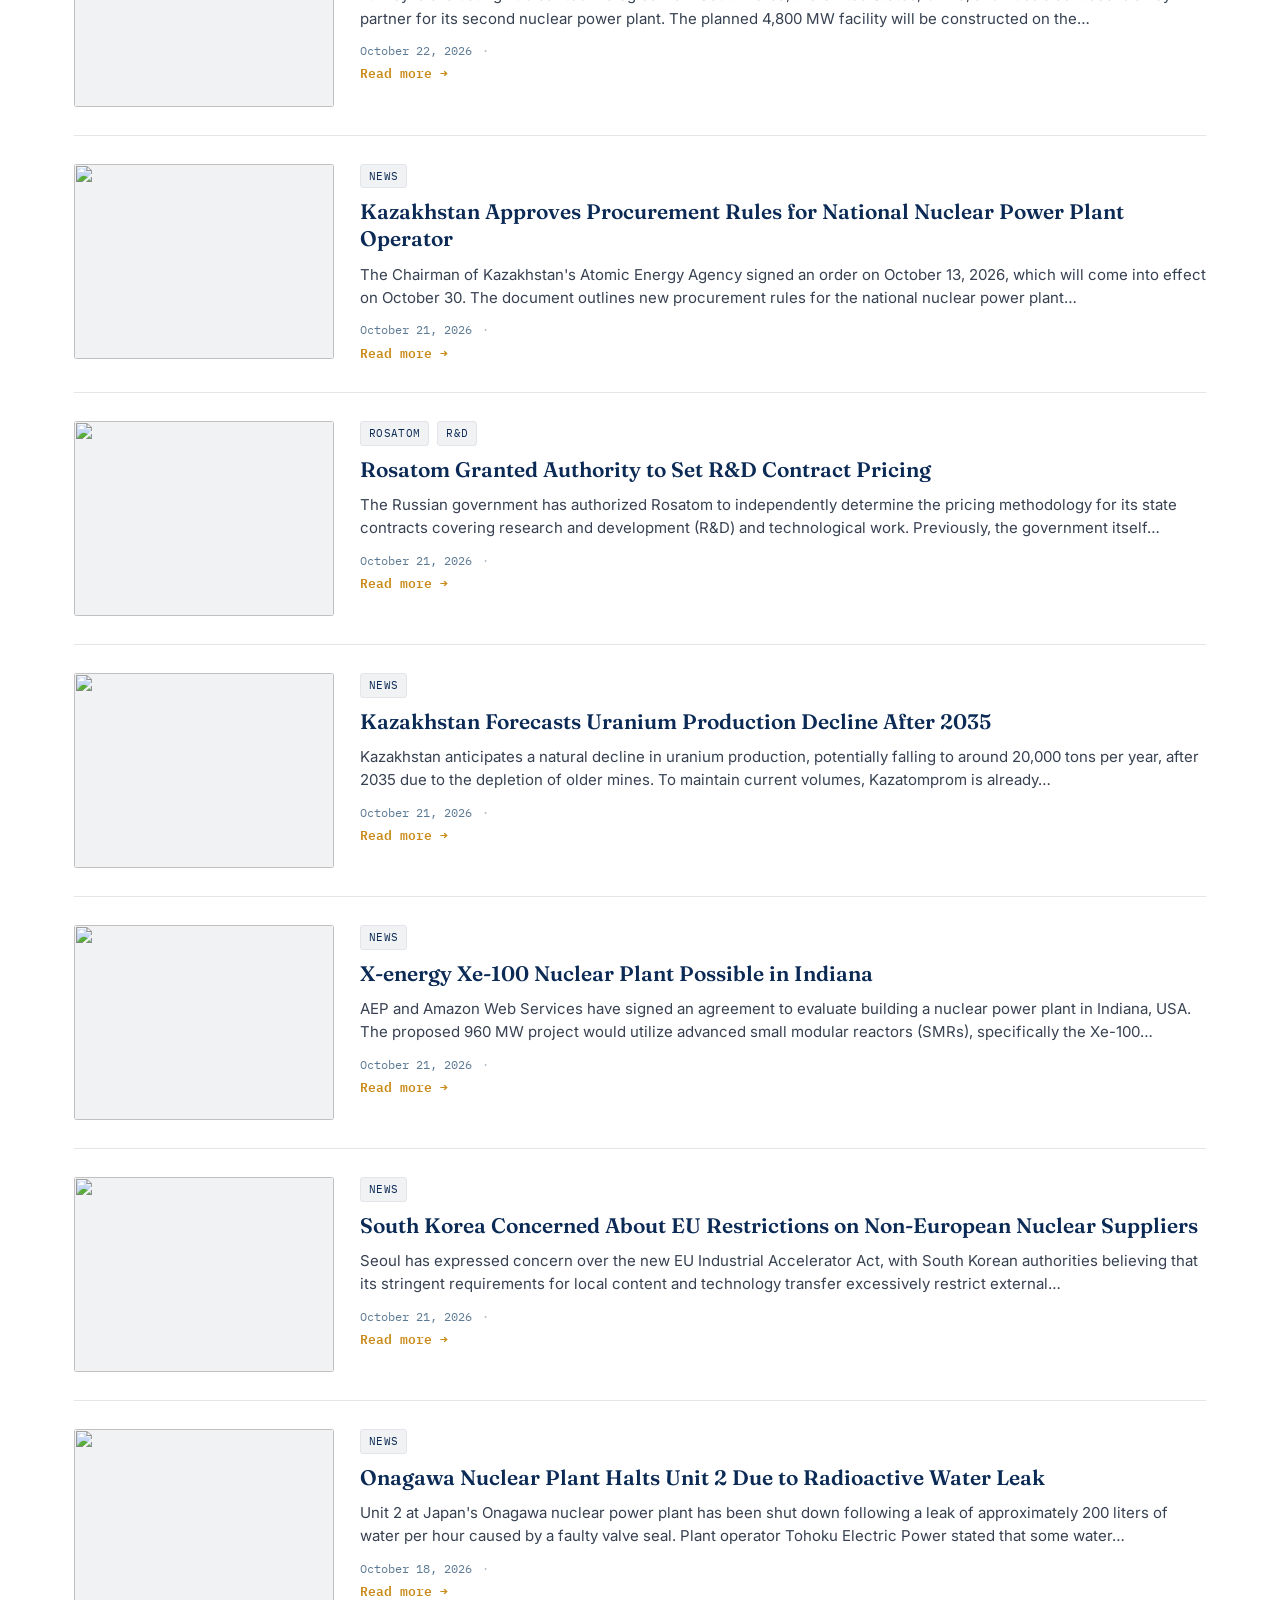
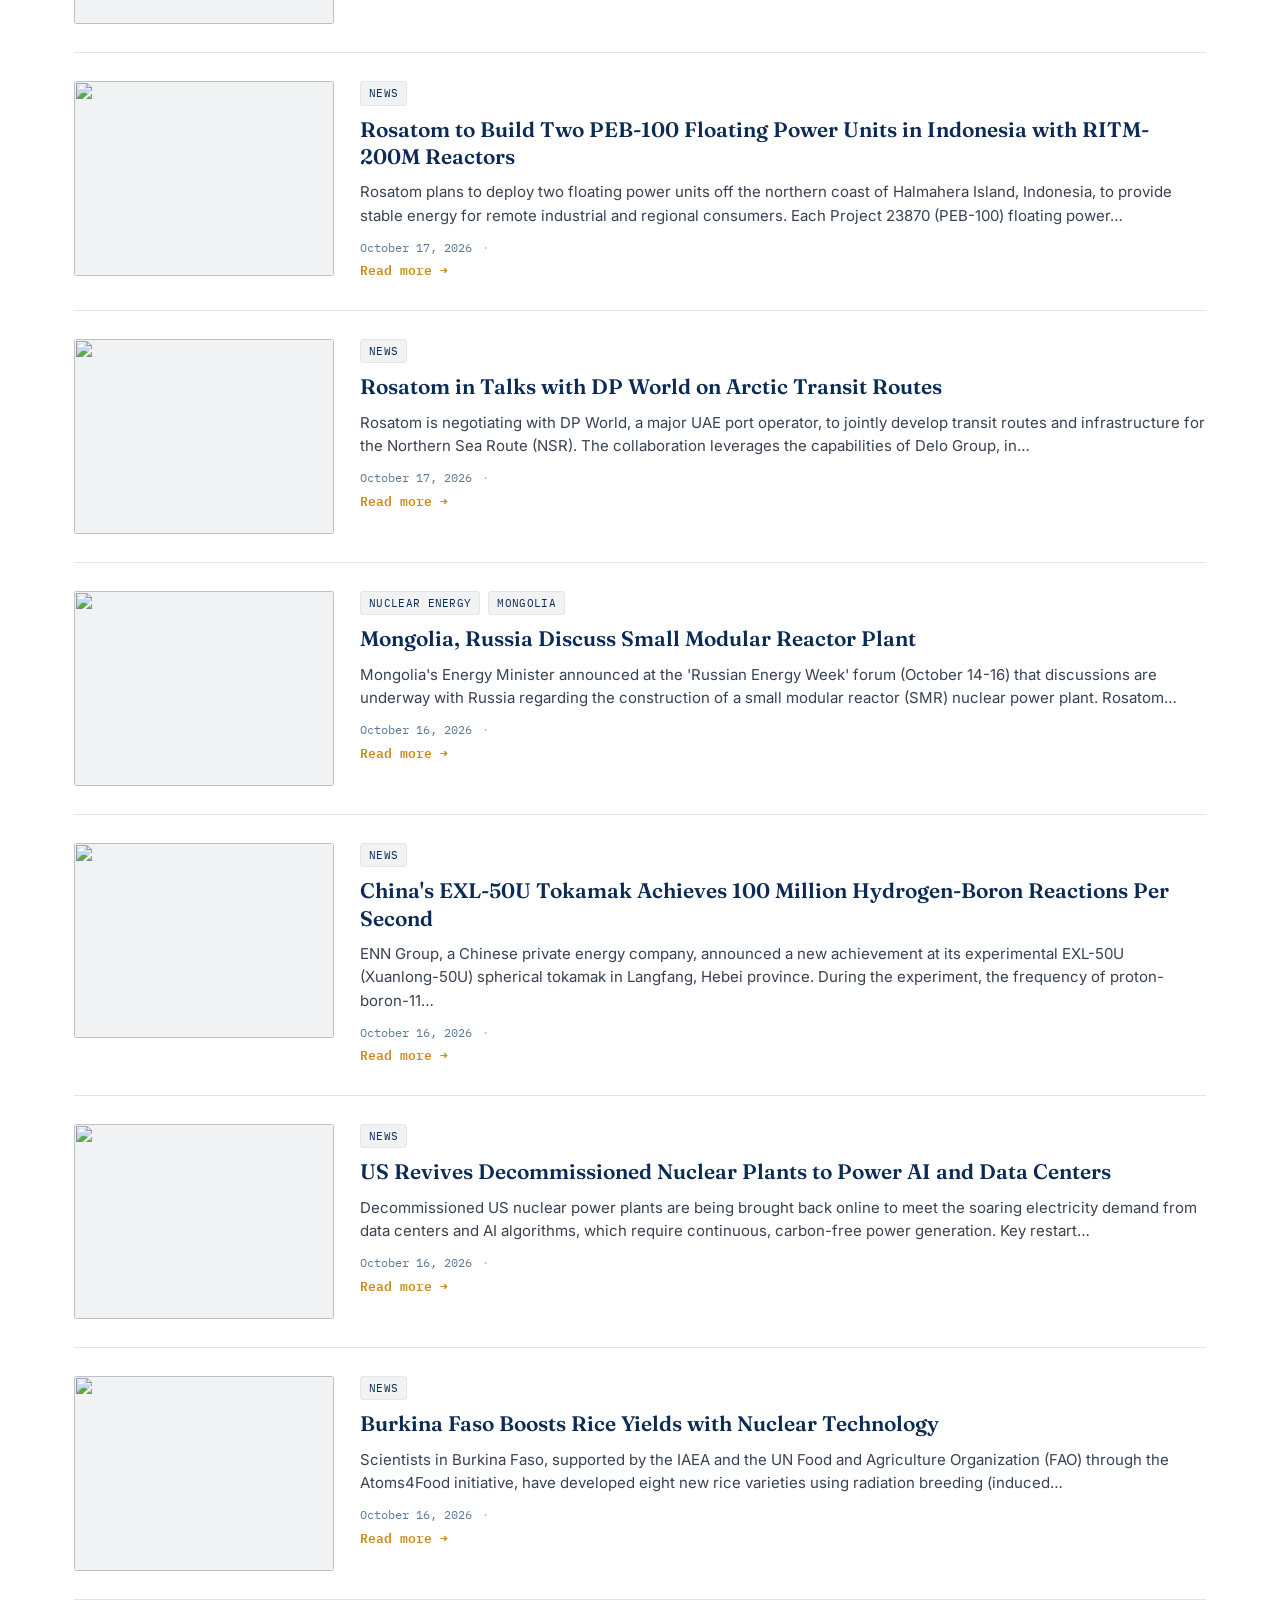
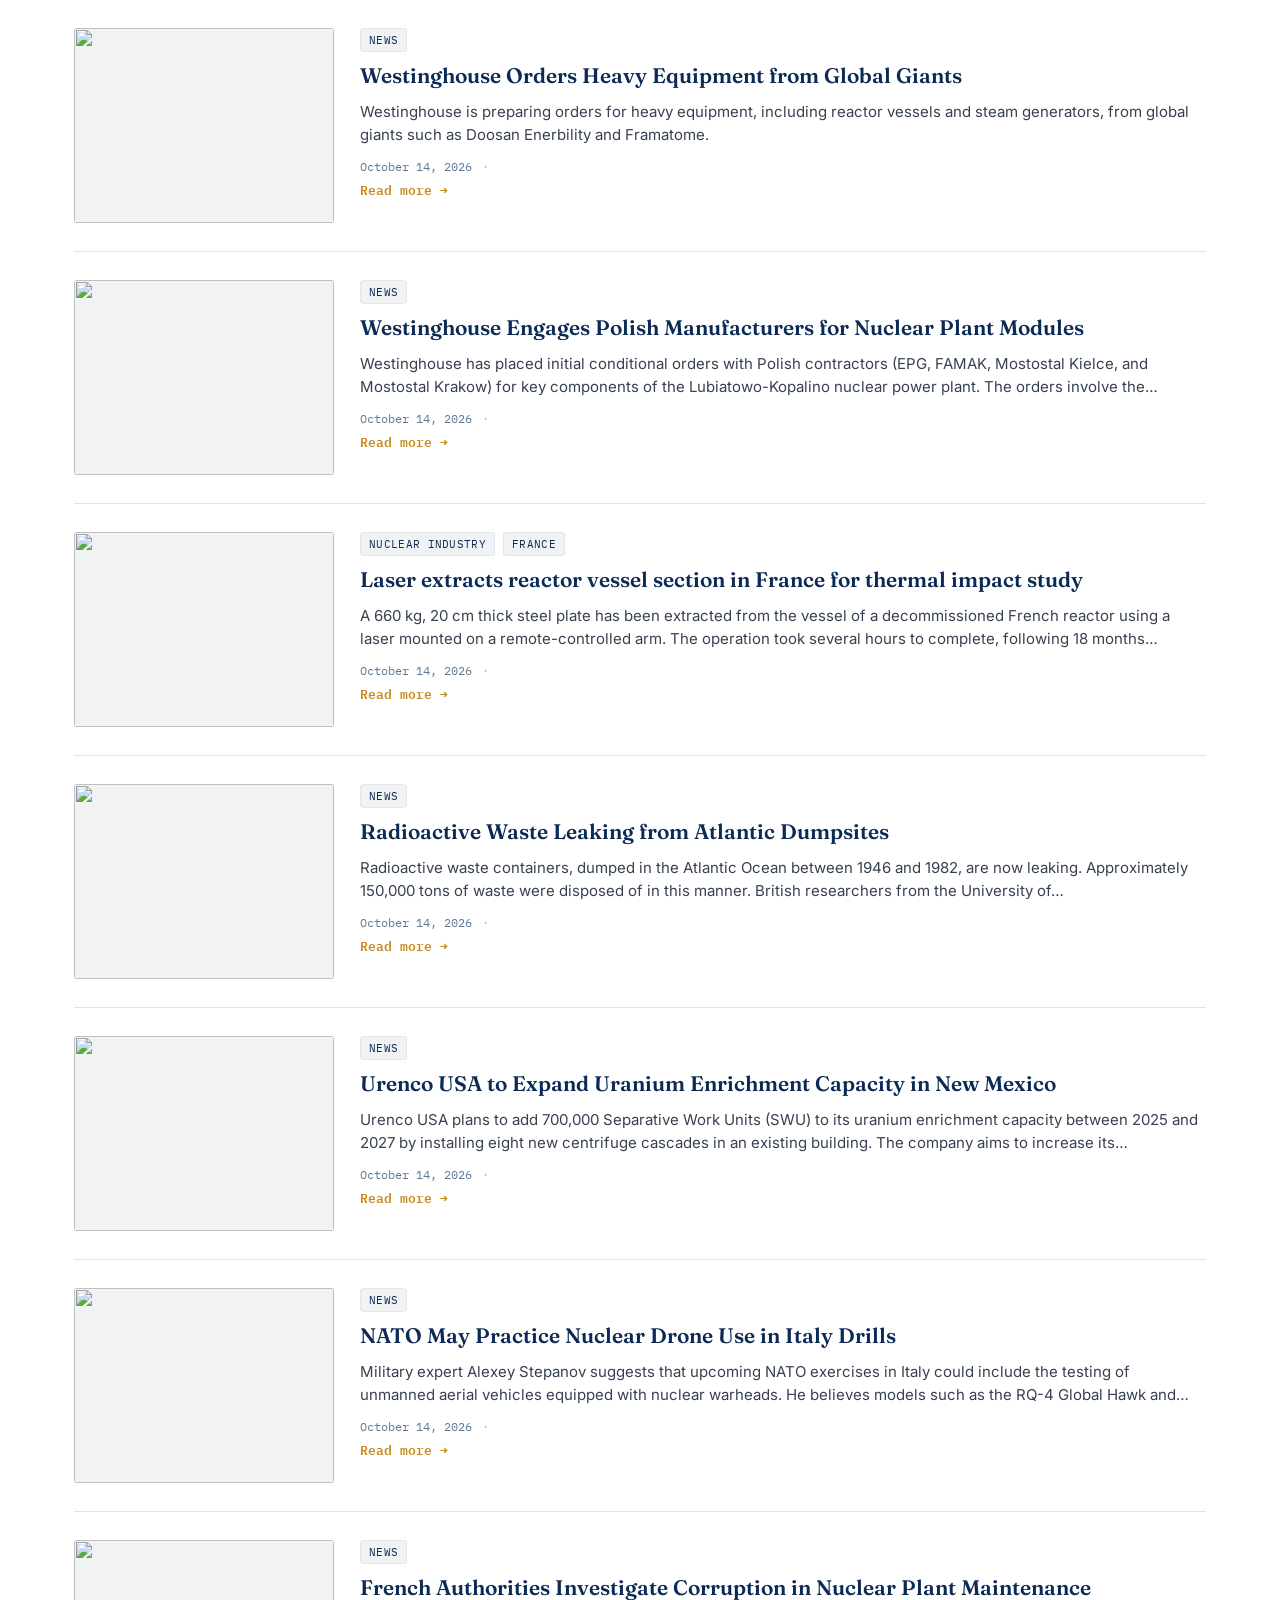
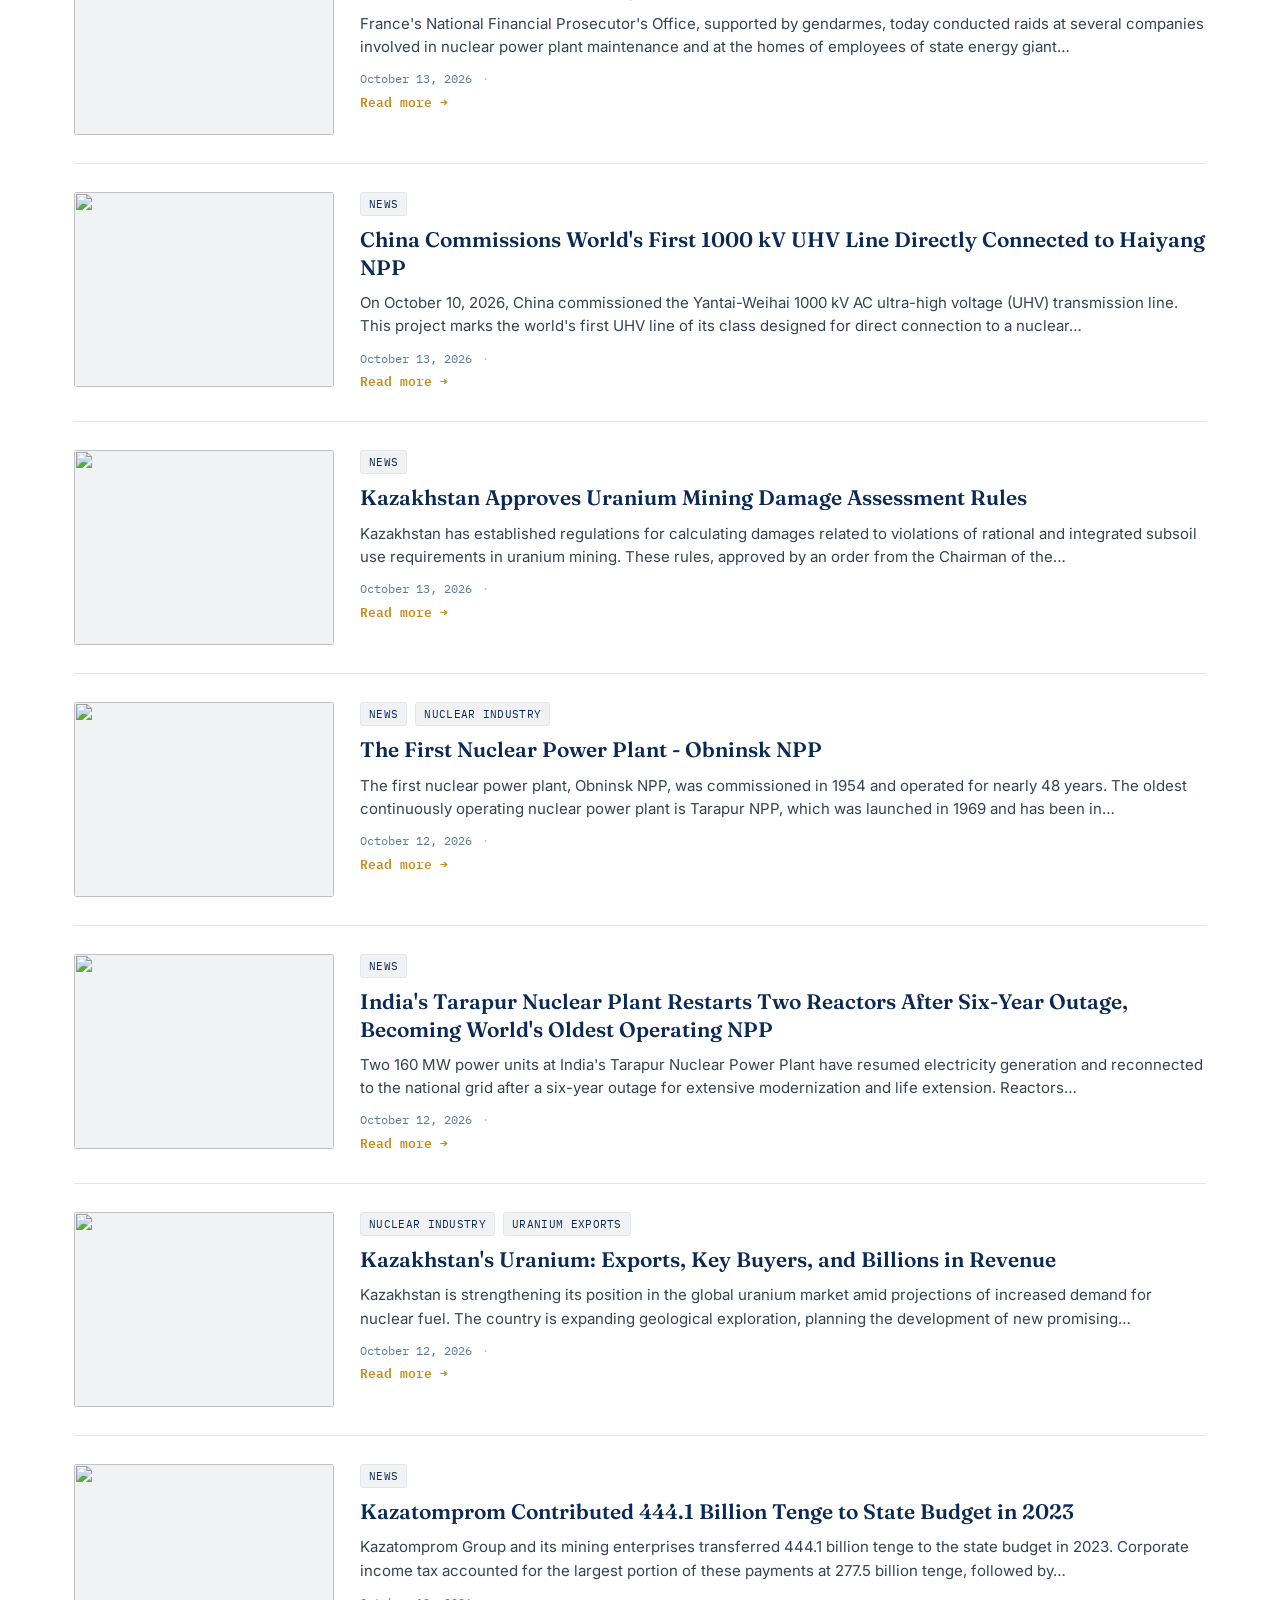
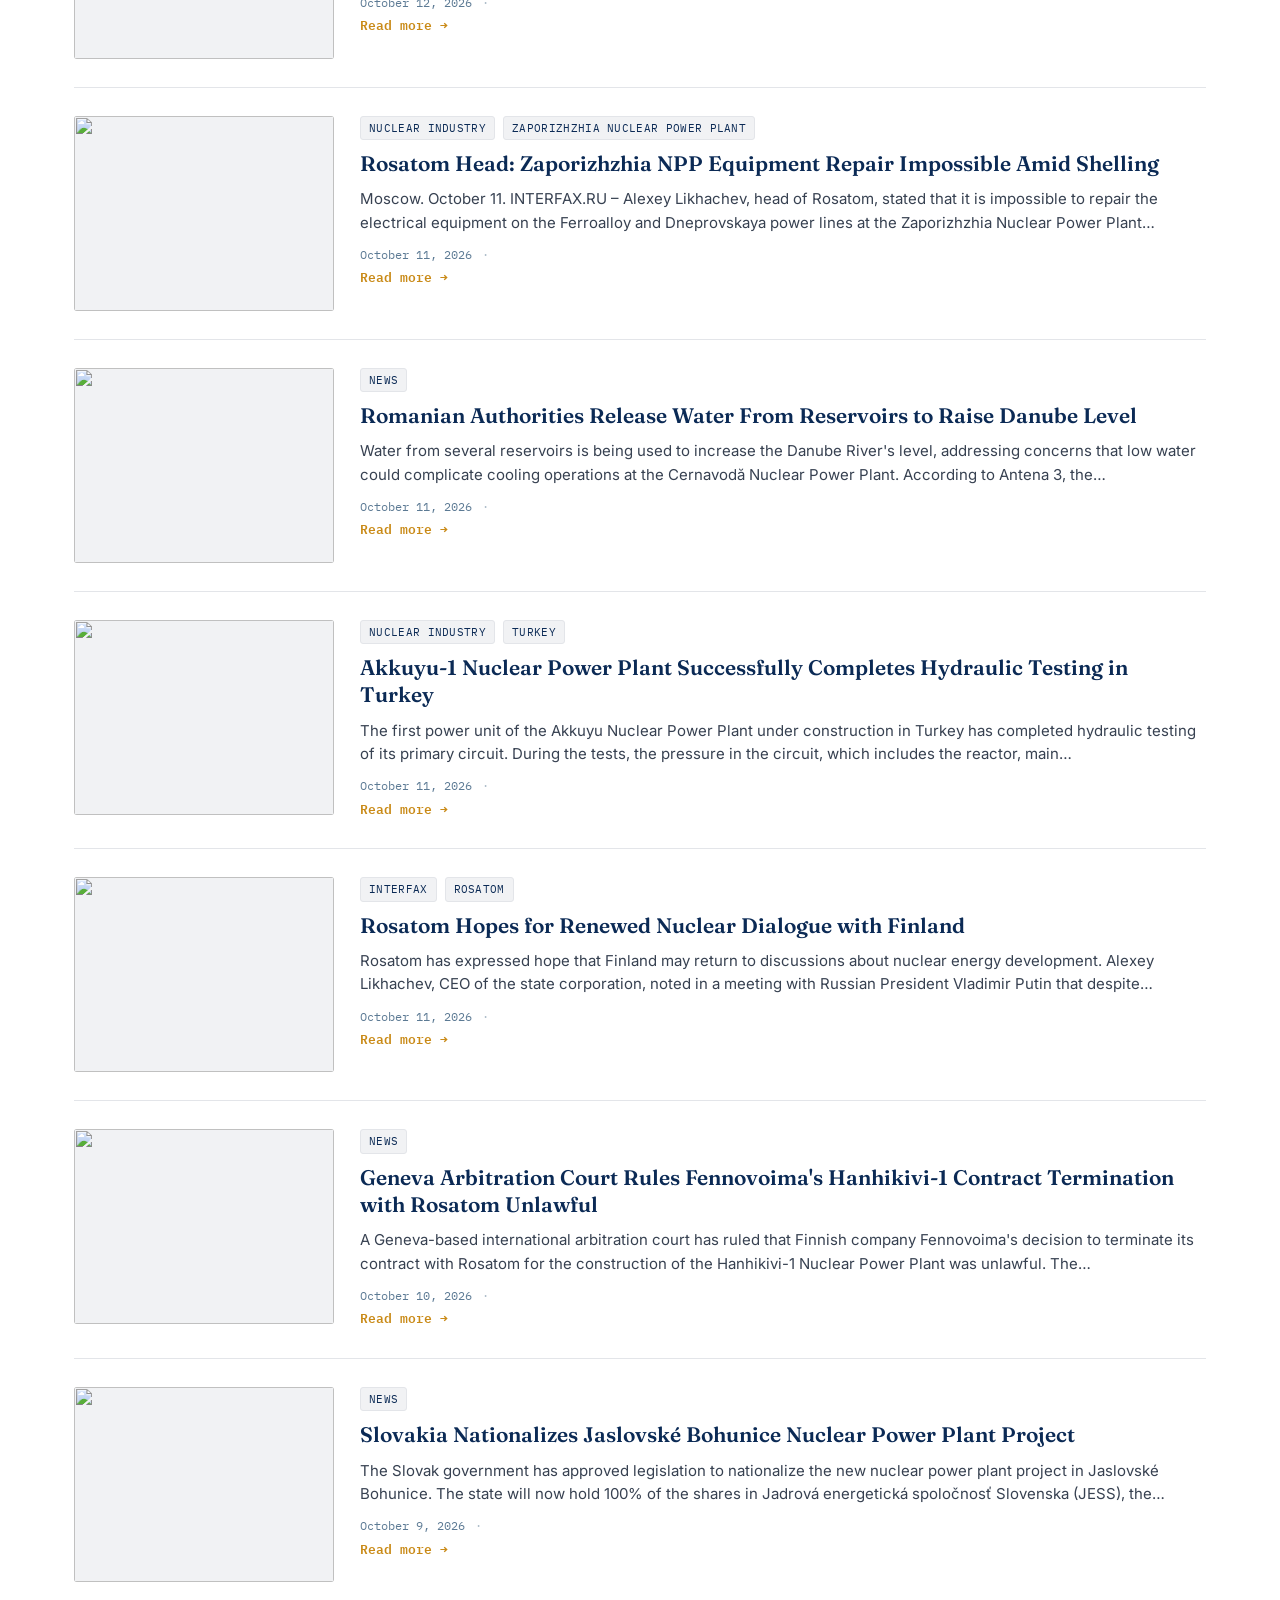
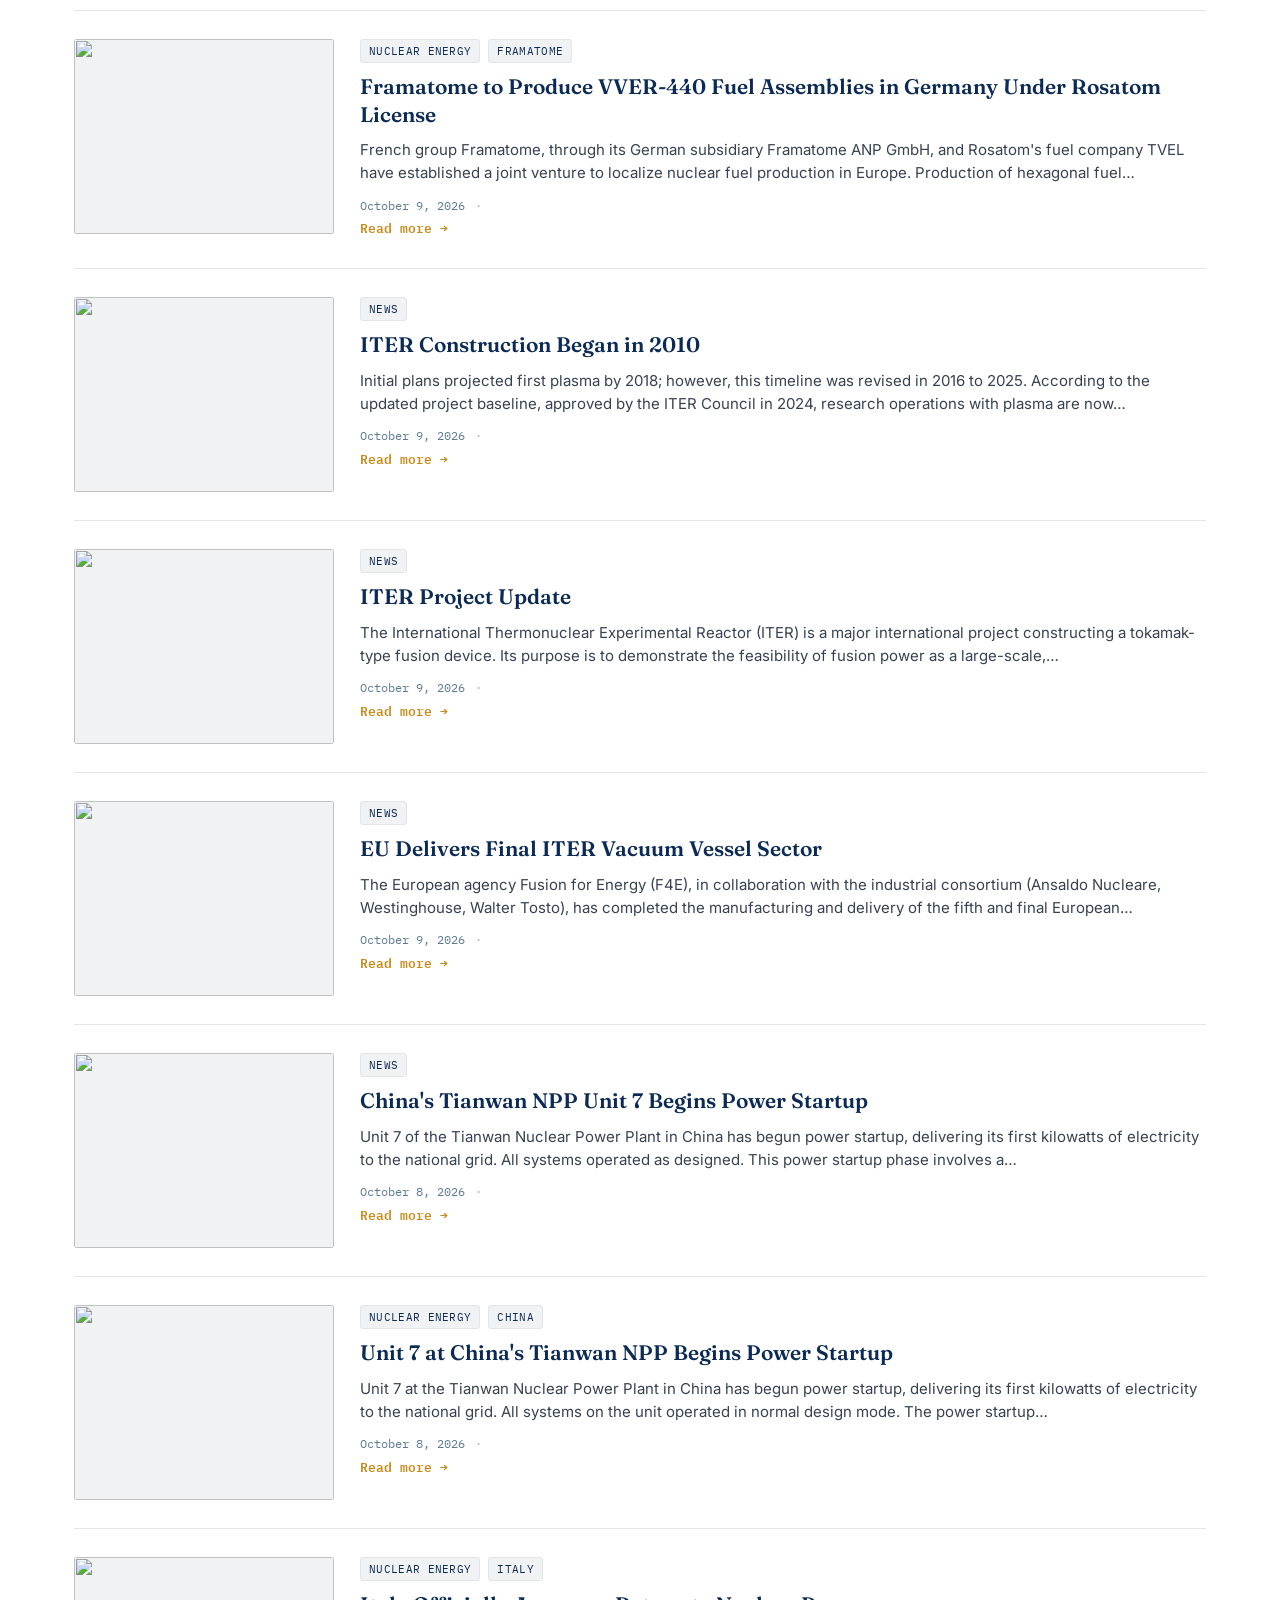
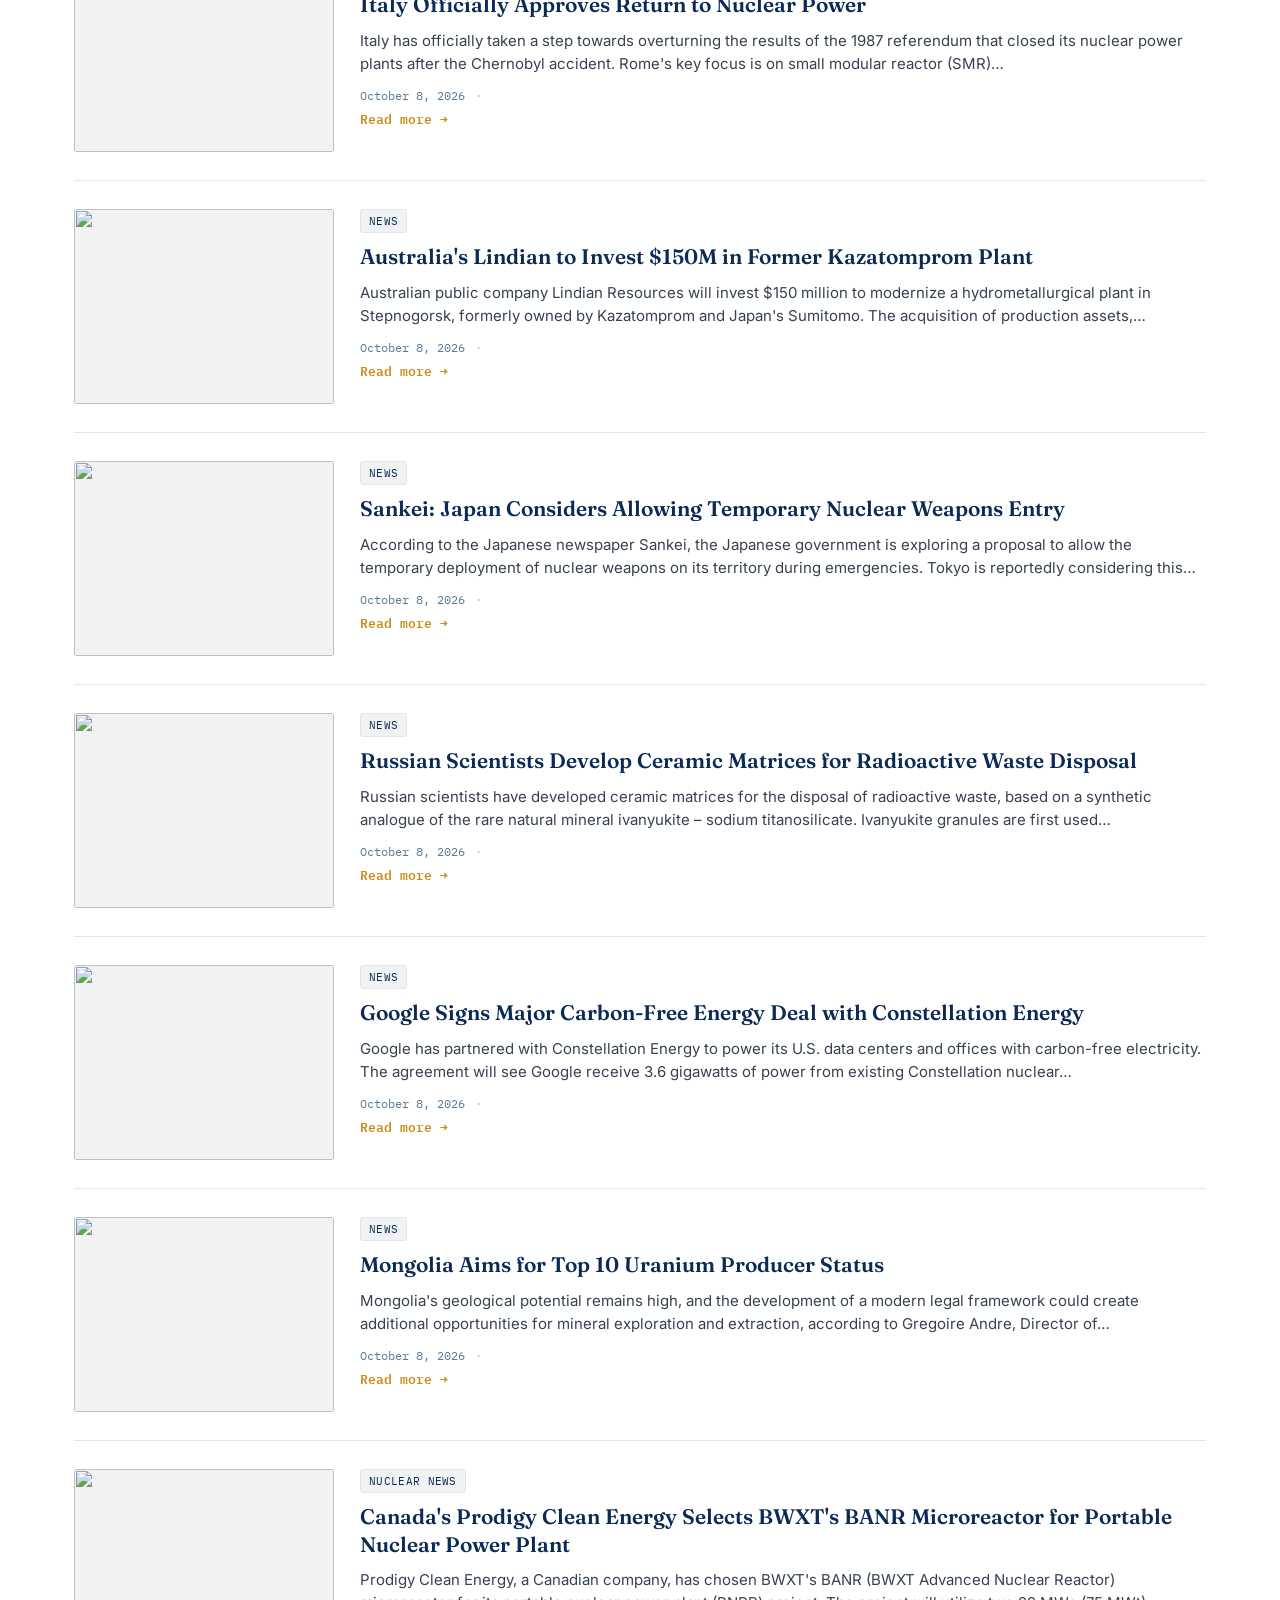
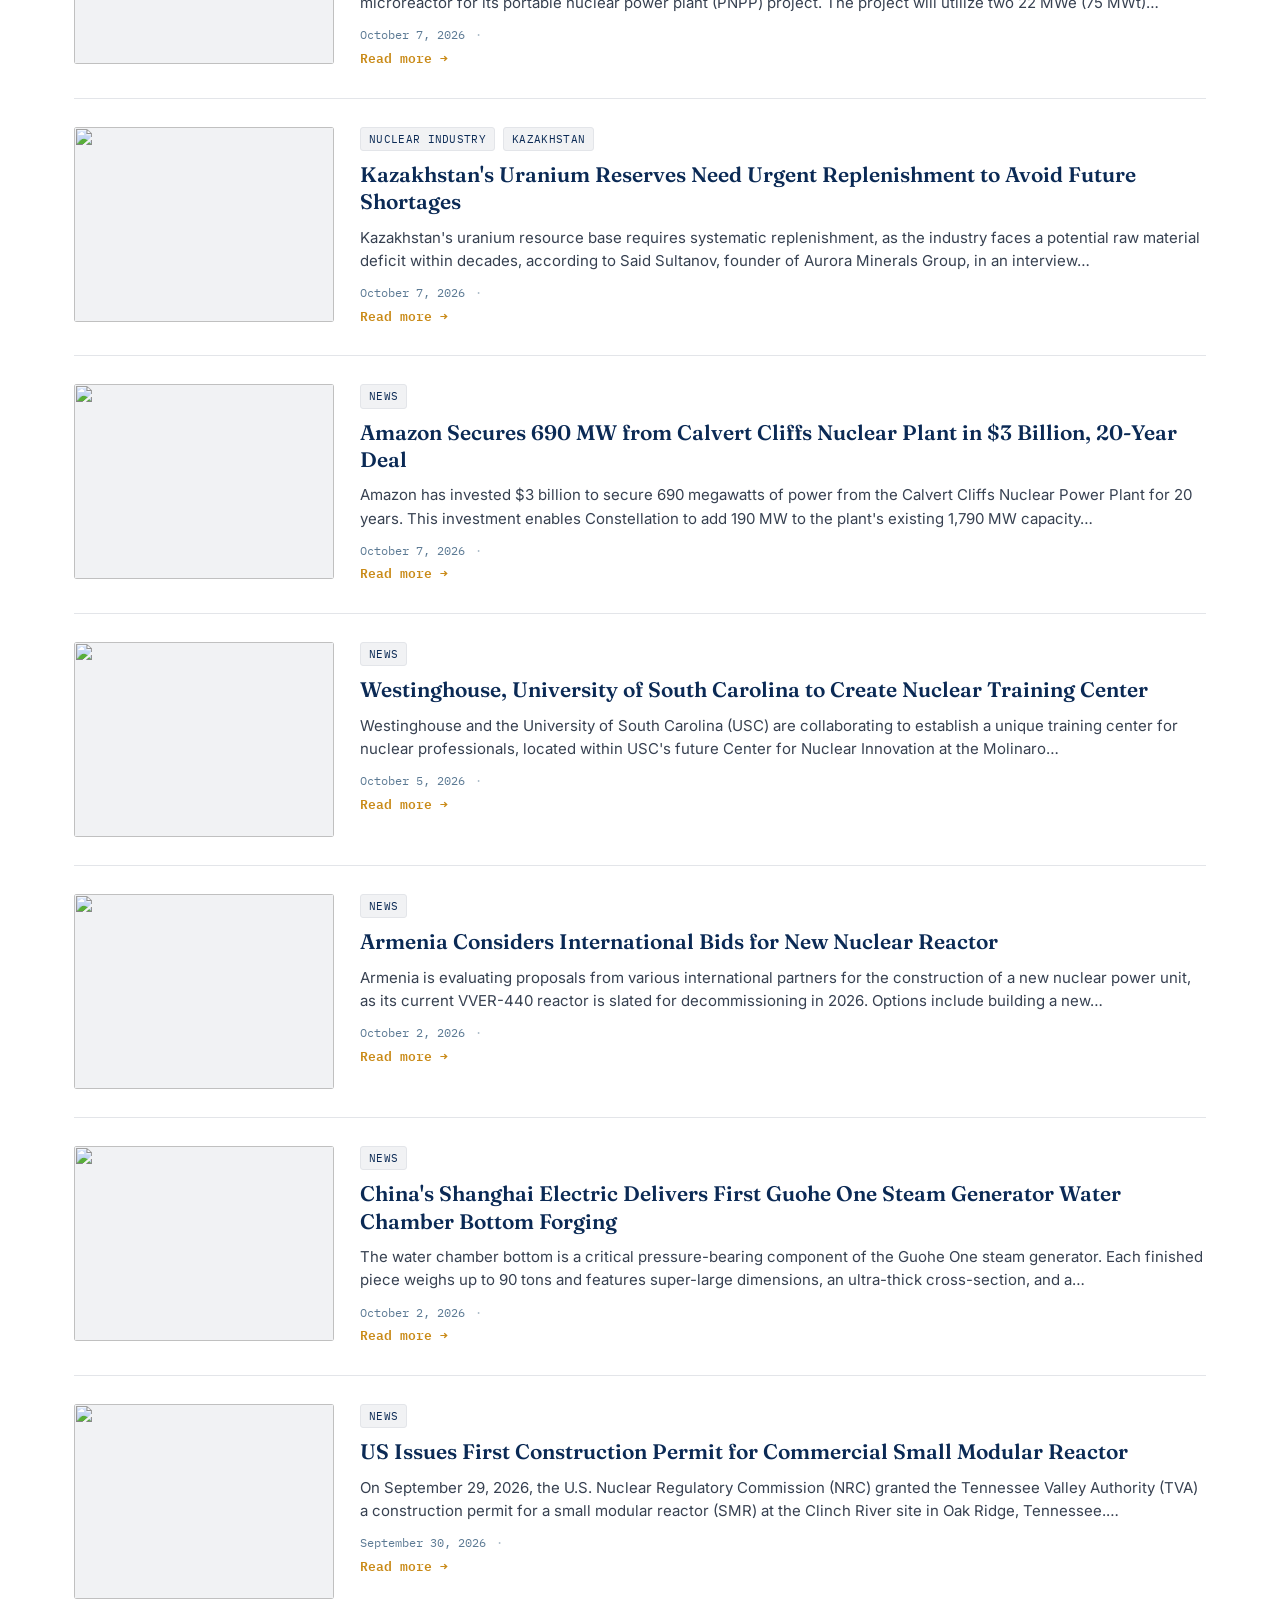
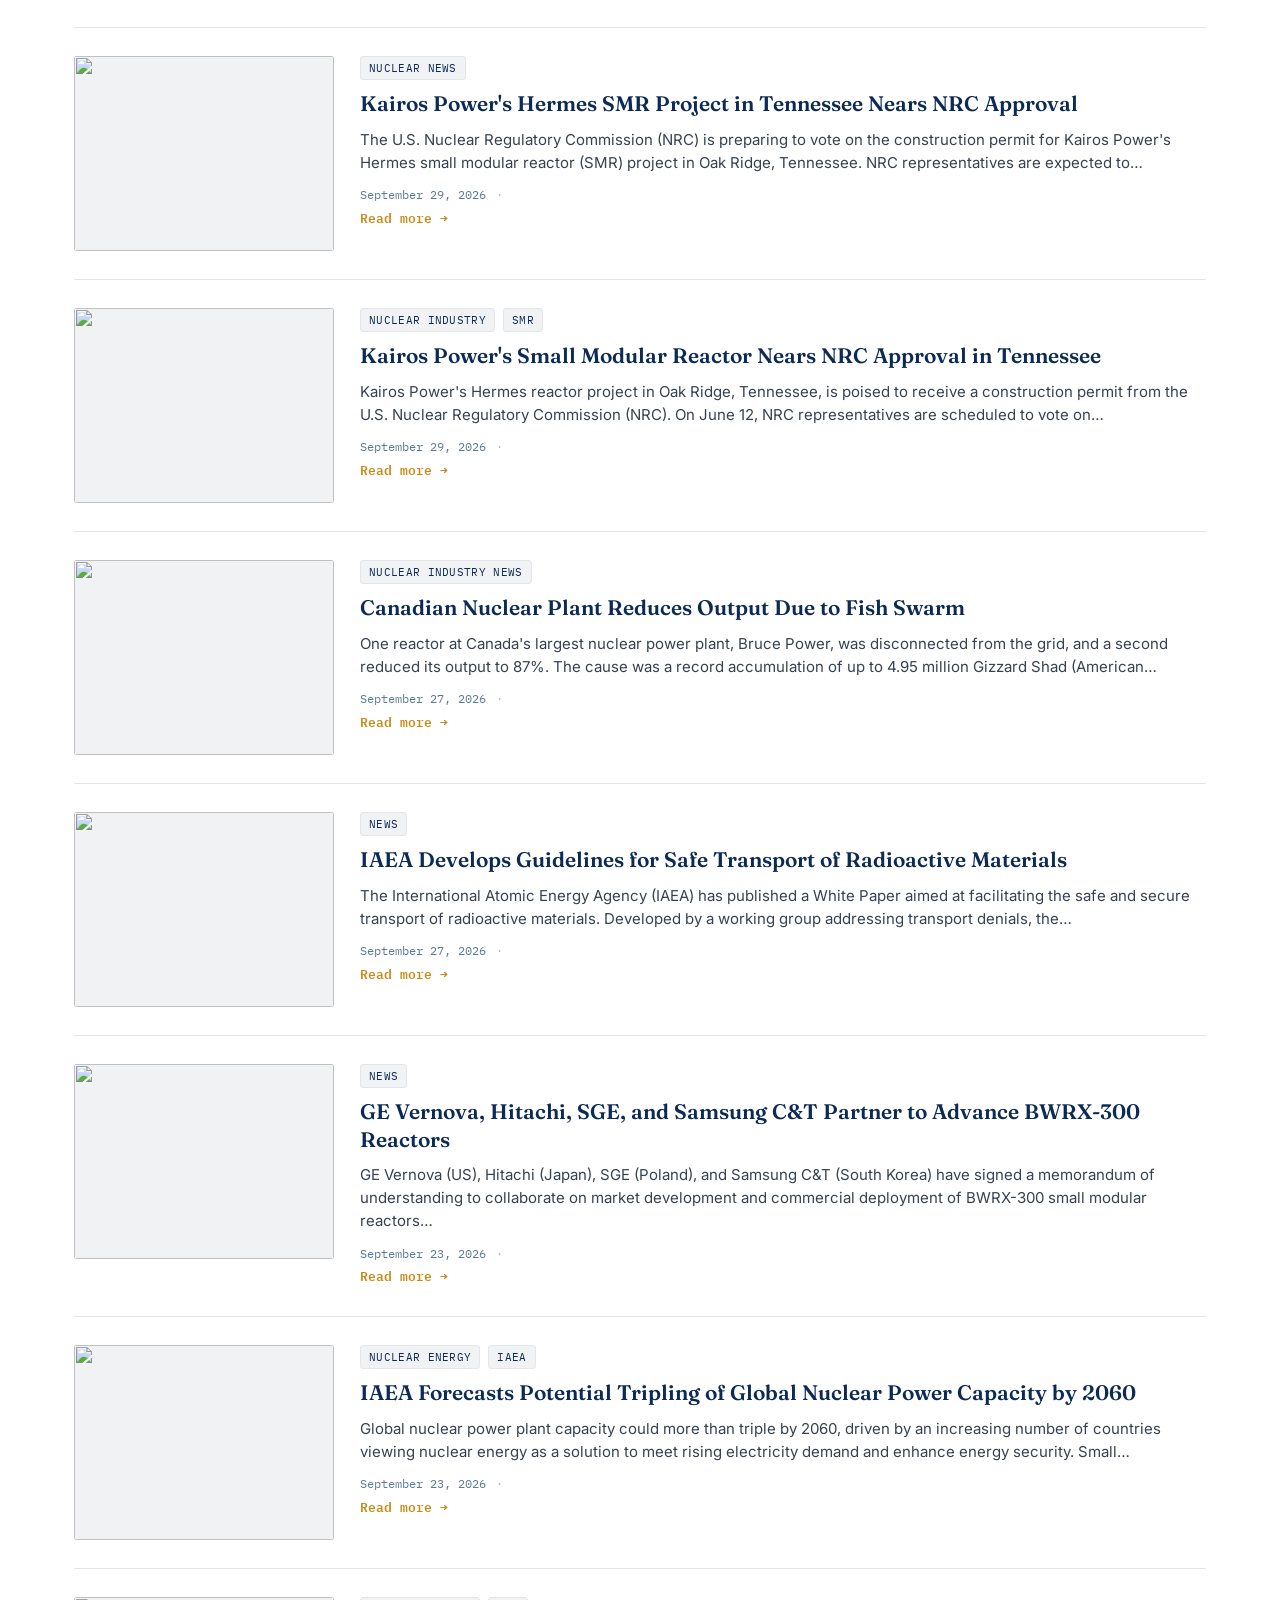
==== commit 86e0dadc: "Автопубликация новостей из @nuclearkz" ====
--- a/en/index.html
+++ b/en/index.html
@@ -87,6 +87,44 @@
 
       <div class="feed" id="feed">
         <!-- NEW-POSTS-INSERT-HERE -->
+        <article class="post" id="auto-499926240">
+          <div class="post-media"><img src="assets/card-reactor.svg" alt=""></div>
+          <div class="post-body">
+            <div class="post-tags"><span class="post-tag">Nuclear Energy</span><span class="post-tag">Switzerland</span></div>
+            <h3><a href="#auto-499926240">Nagra: Switzerland&#x27;s Nuclear Waste Disposal Cooperative</a></h3>
+            <p class="post-excerpt">Nagra (Nationale Genossenschaft für die Lagerung radioaktiver Abfälle), the Swiss national cooperative for radioactive waste disposal, specializes in designing and constructing deep geological repositories for the…</p>
+            <p class="post-full">Nagra (Nationale Genossenschaft für die Lagerung radioaktiver Abfälle), the Swiss national cooperative for radioactive waste disposal, specializes in designing and constructing deep geological repositories for the permanent isolation of nuclear power plant, medical, and industrial waste at depths of hundreds of meters.
+
+Switzerland currently operates three nuclear power plants (four units: Beznau, Gösgen, Leibstadt), and Nagra is responsible for the safe disposal of all their radioactive waste. The company shares its deep disposal technologies and conducts joint research with leading international operators from Finland, Sweden, France, Canada, USA, Japan, and Kazakhstan.</p>
+            <div class="meta"><span>October 23, 2026</span><span class="dot">·</span><span class="views-count" data-post="auto-499926240"></span></div>
+            <button class="read-more" data-target="auto-499926240">Read more →</button>
+          </div>
+        </article>
+
+        <article class="post" id="auto-499926239">
+          <div class="post-media"><img src="assets/card-orbit.svg" alt=""></div>
+          <div class="post-body">
+            <div class="post-tags"><span class="post-tag">News</span><span class="post-tag">Kazakhstan</span></div>
+            <h3><a href="#auto-499926239">Kazakhstan and Switzerland Partner on Radioactive Waste Management</a></h3>
+            <p class="post-excerpt">In Bern on October 22, 2026, Kazakhstan&#x27;s National Nuclear Center (NNC RK) in Kurchatov and Switzerland&#x27;s national cooperative for radioactive waste disposal, Nagra, approved a Cooperation Roadmap for 2027-2031.
+
+The…</p>
+            <p class="post-full">In Bern on October 22, 2026, Kazakhstan&#x27;s National Nuclear Center (NNC RK) in Kurchatov and Switzerland&#x27;s national cooperative for radioactive waste disposal, Nagra, approved a Cooperation Roadmap for 2027-2031.
+
+The Roadmap outlines key areas of collaboration:
+
+**Deep Geological Repositories:** Transfer of Swiss technologies for site selection, modeling, and long-term safety assessment of underground repositories for radioactive waste.
+
+**Research in Kurchatov:** Joint radioecological work and testing of engineered isolation barriers using NNC RK&#x27;s research reactors.
+
+**Standards and Training:** Adaptation of international best practices for Kazakhstan&#x27;s future nuclear power plant waste management system and internships for NNC RK specialists at Nagra&#x27;s Swiss research centers.
+
+Under the leadership of its new Director General, Gumar Sergazin, the NNC RK is revitalizing its international scientific and technical cooperation. The signing of this five-year roadmap demonstrates Kazakhstan&#x27;s systematic approach to radioactive waste management.</p>
+            <div class="meta"><span>October 23, 2026</span><span class="dot">·</span><span class="views-count" data-post="auto-499926239"></span></div>
+            <button class="read-more" data-target="auto-499926239">Read more →</button>
+          </div>
+        </article>
+
         <article class="post" id="auto-499926238">
           <div class="post-media"><img src="assets/tg-499926238-0.jpg" alt=""></div>
           <div class="post-body">
